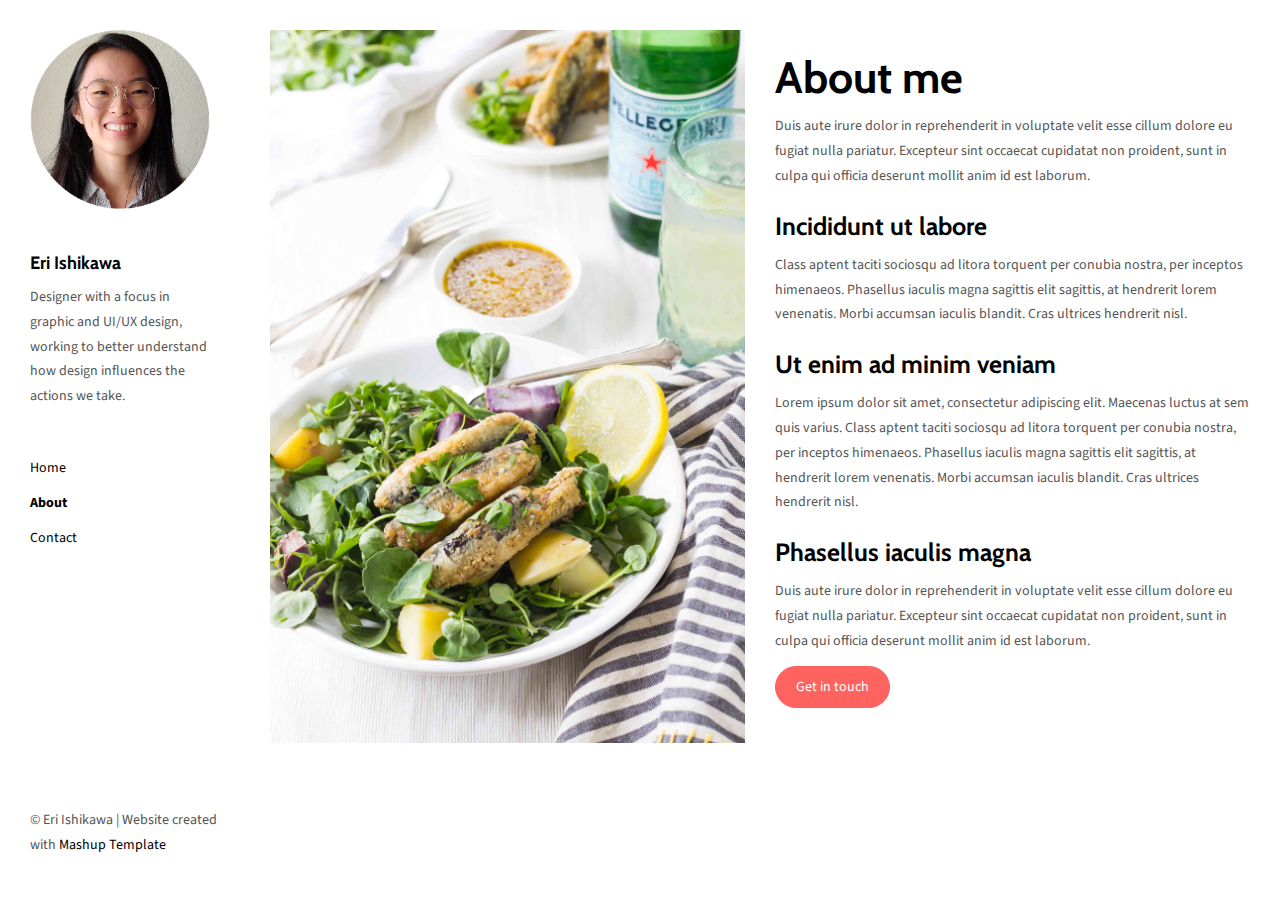
==== about.html @ 99bf8b2d "Add files via upload" ====
<!DOCTYPE html>
<html lang="en">

<head>
  <meta charset="UTF-8">
  <meta content="IE=edge" http-equiv="X-UA-Compatible">
  <meta content="width=device-width,initial-scale=1" name="viewport">
  <meta content="Page description" name="description">
  <meta name="google" content="notranslate" />
  <meta content="Mashup templates have been developped by Orson.io team" name="author">

  <!-- Disable tap highlight on IE -->
  <meta name="msapplication-tap-highlight" content="no">

  <link href="./assets/apple-icon-180x180.png" rel="apple-touch-icon">
  <link href="./assets/favicon.ico" rel="icon">



  <title>Eri Ishikawa | Graphic and UI/UX Design</title>

<link href="./main.82cfd66e.css" rel="stylesheet"></head>

<body>

<!-- Add your content of header -->
<header class="">
  <div class="navbar navbar-default visible-xs">
    <button type="button" class="navbar-toggle collapsed">
      <span class="sr-only">Toggle navigation</span>
      <span class="icon-bar"></span>
      <span class="icon-bar"></span>
      <span class="icon-bar"></span>
    </button>
    <a href="./index.html" class="navbar-brand">Mashup Template</a>
  </div>

  <nav class="sidebar">
    <div class="navbar-collapse" id="navbar-collapse">
      <div class="site-header hidden-xs">
          <a class="site-brand" href="./index.html" title="">
            <img class="img-responsive site-logo" alt="" src="./assets/images/profilepic.png">
            <br>
            Eri Ishikawa
          </a>
        <p>Designer with a focus in graphic and UI/UX design, working to better understand how design influences the actions we take.</p>
      </div>
      <ul class="nav">
        <li><a href="./index.html" title="">Home</a></li>
        <li><a href="./about.html" title="">About</a></li>
        <li><a href="./contact.html" title="">Contact</a></li>

      </ul>

      <nav class="nav-footer">
        <!--<p class="nav-footer-social-buttons">
          <a class="fa-icon" href="https://www.instagram.com/" title="">
            <i class="fa fa-instagram"></i>
          </a>
          <a class="fa-icon" href="https://dribbble.com/" title="">
            <i class="fa fa-dribbble"></i>
          </a>
          <a class="fa-icon" href="https://twitter.com/" title="">
            <i class="fa fa-twitter"></i>
          </a>
        </p> -->
        <p>© Eri Ishikawa | Website created with <a href="http://www.mashup-template.com/" title="Create website with free html template">Mashup Template</a></p>
      </nav>
    </div>
  </nav>
</header>
<main class="" id="main-collapse">


<div class="row">
  <div class="col-xs-12 col-md-6">
    <img class="img-responsive" alt="" src="./assets/images/img-10.jpg">
  </div>
  <div class="col-xs-12 col-md-6">
    <h1>About me</h1>

    <p>Duis aute irure dolor in reprehenderit in voluptate velit esse
    cillum dolore eu fugiat nulla pariatur. Excepteur sint occaecat cupidatat non
    proident, sunt in culpa qui officia deserunt mollit anim id est laborum.</p>

    <h3>Incididunt ut labore </h3>

    <p>Class aptent taciti sociosqu ad litora torquent per conubia nostra, per inceptos himenaeos. Phasellus iaculis magna sagittis elit sagittis, at hendrerit lorem venenatis. Morbi accumsan iaculis blandit. Cras ultrices hendrerit nisl.</p>

    <h3>Ut enim ad minim veniam </h3>

    <p>Lorem ipsum dolor sit amet, consectetur adipiscing elit. Maecenas luctus at sem quis varius.
    Class aptent taciti sociosqu ad litora torquent per conubia nostra, per inceptos himenaeos. Phasellus iaculis magna sagittis elit sagittis, at hendrerit lorem venenatis. Morbi accumsan iaculis blandit. Cras ultrices hendrerit nisl.</p>
    <h3>Phasellus iaculis magna </h3>
    <p>Duis aute irure dolor in reprehenderit in voluptate velit esse
    cillum dolore eu fugiat nulla pariatur. Excepteur sint occaecat cupidatat non
    proident, sunt in culpa qui officia deserunt mollit anim id est laborum.</p>

    <a href="contact.html" class="btn btn-primary" title=""> Get in touch</a>
 </div>
</div>

</main>

<script>
document.addEventListener("DOMContentLoaded", function (event) {
  navbarToggleSidebar();
  navActivePage();
});
</script>

<!-- Google Analytics: change UA-XXXXX-X to be your site's ID

<script>
  (function (i, s, o, g, r, a, m) {
    i['GoogleAnalyticsObject'] = r; i[r] = i[r] || function () {
      (i[r].q = i[r].q || []).push(arguments)
    }, i[r].l = 1 * new Date(); a = s.createElement(o),
      m = s.getElementsByTagName(o)[0]; a.async = 1; a.src = g; m.parentNode.insertBefore(a, m)
  })(window, document, 'script', '//www.google-analytics.com/analytics.js', 'ga');
  ga('create', 'UA-XXXXX-X', 'auto');
  ga('send', 'pageview');
</script>

--> <script type="text/javascript" src="./main.85741bff.js"></script></body>

</html>
---- main.82cfd66e.css ----
@import url(https://fonts.googleapis.com/css?family=Cabin:400,700|Source+Sans+Pro:400,700);@import url(https://maxcdn.bootstrapcdn.com/font-awesome/4.7.0/css/font-awesome.min.css);/*!
 * Bootstrap v3.3.7 (http://getbootstrap.com)
 * Copyright 2011-2016 Twitter, Inc.
 * Licensed under MIT (https://github.com/twbs/bootstrap/blob/master/LICENSE)
 */
/*! normalize.css v3.0.3 | MIT License | github.com/necolas/normalize.css */html{font-family:sans-serif;-ms-text-size-adjust:100%;-webkit-text-size-adjust:100%}body{margin:0}article,aside,details,figcaption,figure,footer,header,hgroup,main,menu,nav,section,summary{display:block}audio,canvas,progress,video{display:inline-block;vertical-align:baseline}audio:not([controls]){display:none;height:0}[hidden],template{display:none}a{background-color:transparent}a:active,a:hover{outline:0}abbr[title]{border-bottom:1px dotted}b,strong{font-weight:700}dfn{font-style:italic}h1{font-size:2em;margin:.67em 0}mark{background:#ff0;color:#000}small{font-size:80%}sub,sup{font-size:75%;line-height:0;position:relative;vertical-align:baseline}sup{top:-.5em}sub{bottom:-.25em}img{border:0}svg:not(:root){overflow:hidden}figure{margin:1em 40px}hr{box-sizing:content-box;height:0}pre{overflow:auto}code,kbd,pre,samp{font-family:monospace,monospace;font-size:1em}button,input,optgroup,select,textarea{color:inherit;font:inherit;margin:0}button{overflow:visible}button,select{text-transform:none}button,html input[type=button],input[type=reset],input[type=submit]{-webkit-appearance:button;cursor:pointer}button[disabled],html input[disabled]{cursor:default}button::-moz-focus-inner,input::-moz-focus-inner{border:0;padding:0}input{line-height:normal}input[type=checkbox],input[type=radio]{box-sizing:border-box;padding:0}input[type=number]::-webkit-inner-spin-button,input[type=number]::-webkit-outer-spin-button{height:auto}input[type=search]{-webkit-appearance:textfield;box-sizing:content-box}input[type=search]::-webkit-search-cancel-button,input[type=search]::-webkit-search-decoration{-webkit-appearance:none}fieldset{border:1px solid silver;margin:0 2px;padding:.35em .625em .75em}textarea{overflow:auto}optgroup{font-weight:700}table{border-collapse:collapse;border-spacing:0}td,th{padding:0}

/*! Source: https://github.com/h5bp/html5-boilerplate/blob/master/src/css/main.css */@media print{*,:after,:before{background:transparent!important;color:#000!important;box-shadow:none!important;text-shadow:none!important}a,a:visited{text-decoration:underline}a[href]:after{content:" (" attr(href) ")"}abbr[title]:after{content:" (" attr(title) ")"}a[href^="#"]:after,a[href^="javascript:"]:after{content:""}blockquote,pre{border:1px solid #999;page-break-inside:avoid}thead{display:table-header-group}img,tr{page-break-inside:avoid}img{max-width:100%!important}h2,h3,p{orphans:3;widows:3}h2,h3{page-break-after:avoid}.navbar{display:none}.btn>.caret,.dropup>.btn>.caret{border-top-color:#000!important}.label{border:1px solid #000}.table{border-collapse:collapse!important}.table td,.table th{background-color:#fff!important}.table-bordered td,.table-bordered th{border:1px solid #ddd!important}}*,:after,:before{-webkit-box-sizing:border-box;-moz-box-sizing:border-box;box-sizing:border-box}html{font-size:10px;-webkit-tap-highlight-color:transparent}body{font-family:Source Sans Pro,Helvetica,Arial,sans-serif;font-size:14px;line-height:1.78;color:#555;background-color:#fff}button,input,select,textarea{font-family:inherit;font-size:inherit;line-height:inherit}a{color:#ff6360;text-decoration:none}a:focus,a:hover{color:#ff1814;text-decoration:underline}a:focus{outline:5px auto -webkit-focus-ring-color;outline-offset:-2px}figure{margin:0}img{vertical-align:middle}.img-responsive{display:block;max-width:100%;height:auto}.img-rounded{border-radius:2px}.img-thumbnail{padding:4px;line-height:1.78;background-color:#fff;border:1px solid #ddd;border-radius:2px;-webkit-transition:all .2s ease-in-out;-o-transition:all .2s ease-in-out;transition:all .2s ease-in-out;display:inline-block;max-width:100%;height:auto}.img-circle{border-radius:50%}hr{margin-top:24px;margin-bottom:24px;border:0;border-top:1px solid #eee}.sr-only{position:absolute;width:1px;height:1px;margin:-1px;padding:0;overflow:hidden;clip:rect(0,0,0,0);border:0}.sr-only-focusable:active,.sr-only-focusable:focus{position:static;width:auto;height:auto;margin:0;overflow:visible;clip:auto}[role=button]{cursor:pointer}.h1,.h2,.h3,.h4,.h5,.h6,h1,h2,h3,h4,h5,h6{font-family:Cabin,Helvetica,Arial,sans-serif;font-weight:700;line-height:1.1;color:#000}.h1 .small,.h1 small,.h2 .small,.h2 small,.h3 .small,.h3 small,.h4 .small,.h4 small,.h5 .small,.h5 small,.h6 .small,.h6 small,h1 .small,h1 small,h2 .small,h2 small,h3 .small,h3 small,h4 .small,h4 small,h5 .small,h5 small,h6 .small,h6 small{font-weight:400;line-height:1;color:#777}.h1,.h2,.h3,h1,h2,h3{margin-top:24px;margin-bottom:12px}.h1 .small,.h1 small,.h2 .small,.h2 small,.h3 .small,.h3 small,h1 .small,h1 small,h2 .small,h2 small,h3 .small,h3 small{font-size:65%}.h4,.h5,.h6,h4,h5,h6{margin-top:12px;margin-bottom:12px}.h4 .small,.h4 small,.h5 .small,.h5 small,.h6 .small,.h6 small,h4 .small,h4 small,h5 .small,h5 small,h6 .small,h6 small{font-size:75%}.h1,h1{font-size:44px}.h2,h2{font-size:33px}.h3,h3{font-size:25px}.h4,h4{font-size:19px}.h5,h5{font-size:14px}.h6,h6{font-size:12px}p{margin:0 0 12px}.lead{margin-bottom:24px;font-size:16px;font-weight:300;line-height:1.4}@media (min-width:768px){.lead{font-size:21px}}.small,small{font-size:85%}.mark,mark{background-color:#fcf8e3;padding:.2em}.text-left{text-align:left}.text-right{text-align:right}.text-center{text-align:center}.text-justify{text-align:justify}.text-nowrap{white-space:nowrap}.text-lowercase{text-transform:lowercase}.initialism,.text-uppercase{text-transform:uppercase}.text-capitalize{text-transform:capitalize}.text-muted{color:#777}.text-primary{color:#ff6360}a.text-primary:focus,a.text-primary:hover{color:#ff312d}.text-success{color:#fff}a.text-success:focus,a.text-success:hover{color:#e6e6e6}.text-info{color:#31708f}a.text-info:focus,a.text-info:hover{color:#245269}.text-warning{color:#8a6d3b}a.text-warning:focus,a.text-warning:hover{color:#66512c}.text-danger{color:#fff}a.text-danger:focus,a.text-danger:hover{color:#e6e6e6}.bg-primary{color:#fff;background-color:#ff6360}a.bg-primary:focus,a.bg-primary:hover{background-color:#ff312d}.bg-success{background-color:#57ce6e}a.bg-success:focus,a.bg-success:hover{background-color:#37bb50}.bg-info{background-color:#d9edf7}a.bg-info:focus,a.bg-info:hover{background-color:#afd9ee}.bg-warning{background-color:#fcf8e3}a.bg-warning:focus,a.bg-warning:hover{background-color:#f7ecb5}.bg-danger{background-color:#ee624b}a.bg-danger:focus,a.bg-danger:hover{background-color:#ea391c}.page-header{padding-bottom:11px;margin:48px 0 24px;border-bottom:1px solid #eee}ol,ul{margin-top:0;margin-bottom:12px}ol ol,ol ul,ul ol,ul ul{margin-bottom:0}.list-inline,.list-unstyled{padding-left:0;list-style:none}.list-inline{margin-left:-5px}.list-inline>li{display:inline-block;padding-left:5px;padding-right:5px}dl{margin-top:0;margin-bottom:24px}dd,dt{line-height:1.78}dt{font-weight:700}dd{margin-left:0}.dl-horizontal dd:after,.dl-horizontal dd:before{content:" ";display:table}.dl-horizontal dd:after{clear:both}@media (min-width:768px){.dl-horizontal dt{float:left;width:160px;clear:left;text-align:right;overflow:hidden;text-overflow:ellipsis;white-space:nowrap}.dl-horizontal dd{margin-left:180px}}abbr[data-original-title],abbr[title]{cursor:help;border-bottom:1px dotted #777}.initialism{font-size:90%}blockquote{padding:12px 24px;margin:0 0 24px;font-size:17.5px;border-left:5px solid #eee}blockquote ol:last-child,blockquote p:last-child,blockquote ul:last-child{margin-bottom:0}blockquote .small,blockquote footer,blockquote small{display:block;font-size:80%;line-height:1.78;color:#777}blockquote .small:before,blockquote footer:before,blockquote small:before{content:"\2014   \A0"}.blockquote-reverse,blockquote.pull-right{padding-right:15px;padding-left:0;border-right:5px solid #eee;border-left:0;text-align:right}.blockquote-reverse .small:before,.blockquote-reverse footer:before,.blockquote-reverse small:before,blockquote.pull-right .small:before,blockquote.pull-right footer:before,blockquote.pull-right small:before{content:""}.blockquote-reverse .small:after,.blockquote-reverse footer:after,.blockquote-reverse small:after,blockquote.pull-right .small:after,blockquote.pull-right footer:after,blockquote.pull-right small:after{content:"\A0   \2014"}address{margin-bottom:24px;font-style:normal;line-height:1.78}code,kbd,pre,samp{font-family:Menlo,Monaco,Consolas,Courier New,monospace}code{color:#c7254e;background-color:#f9f2f4}code,kbd{padding:2px 4px;font-size:90%;border-radius:2px}kbd{color:#fff;background-color:#333;box-shadow:inset 0 -1px 0 rgba(0,0,0,.25)}kbd kbd{padding:0;font-size:100%;font-weight:700;box-shadow:none}pre{display:block;padding:11.5px;margin:0 0 12px;font-size:13px;line-height:1.78;word-break:break-all;word-wrap:break-word;color:#333;background-color:#f5f5f5;border:1px solid #ccc;border-radius:2px}pre code{padding:0;font-size:inherit;color:inherit;white-space:pre-wrap;background-color:transparent;border-radius:0}.pre-scrollable{max-height:340px;overflow-y:scroll}.container{margin-right:auto;margin-left:auto;padding-left:15px;padding-right:15px}.container:after,.container:before{content:" ";display:table}.container:after{clear:both}@media (min-width:768px){.container{width:750px}}@media (min-width:992px){.container{width:970px}}@media (min-width:1200px){.container{width:1170px}}.container-fluid{margin-right:auto;margin-left:auto;padding-left:15px;padding-right:15px}.container-fluid:after,.container-fluid:before{content:" ";display:table}.container-fluid:after{clear:both}.row{margin-left:-15px;margin-right:-15px}.row:after,.row:before{content:" ";display:table}.row:after{clear:both}.col-lg-1,.col-lg-2,.col-lg-3,.col-lg-4,.col-lg-5,.col-lg-6,.col-lg-7,.col-lg-8,.col-lg-9,.col-lg-10,.col-lg-11,.col-lg-12,.col-md-1,.col-md-2,.col-md-3,.col-md-4,.col-md-5,.col-md-6,.col-md-7,.col-md-8,.col-md-9,.col-md-10,.col-md-11,.col-md-12,.col-sm-1,.col-sm-2,.col-sm-3,.col-sm-4,.col-sm-5,.col-sm-6,.col-sm-7,.col-sm-8,.col-sm-9,.col-sm-10,.col-sm-11,.col-sm-12,.col-xs-1,.col-xs-2,.col-xs-3,.col-xs-4,.col-xs-5,.col-xs-6,.col-xs-7,.col-xs-8,.col-xs-9,.col-xs-10,.col-xs-11,.col-xs-12{position:relative;min-height:1px;padding-left:15px;padding-right:15px}.col-xs-1,.col-xs-2,.col-xs-3,.col-xs-4,.col-xs-5,.col-xs-6,.col-xs-7,.col-xs-8,.col-xs-9,.col-xs-10,.col-xs-11,.col-xs-12{float:left}.col-xs-1{width:8.33333%}.col-xs-2{width:16.66667%}.col-xs-3{width:25%}.col-xs-4{width:33.33333%}.col-xs-5{width:41.66667%}.col-xs-6{width:50%}.col-xs-7{width:58.33333%}.col-xs-8{width:66.66667%}.col-xs-9{width:75%}.col-xs-10{width:83.33333%}.col-xs-11{width:91.66667%}.col-xs-12{width:100%}.col-xs-pull-0{right:auto}.col-xs-pull-1{right:8.33333%}.col-xs-pull-2{right:16.66667%}.col-xs-pull-3{right:25%}.col-xs-pull-4{right:33.33333%}.col-xs-pull-5{right:41.66667%}.col-xs-pull-6{right:50%}.col-xs-pull-7{right:58.33333%}.col-xs-pull-8{right:66.66667%}.col-xs-pull-9{right:75%}.col-xs-pull-10{right:83.33333%}.col-xs-pull-11{right:91.66667%}.col-xs-pull-12{right:100%}.col-xs-push-0{left:auto}.col-xs-push-1{left:8.33333%}.col-xs-push-2{left:16.66667%}.col-xs-push-3{left:25%}.col-xs-push-4{left:33.33333%}.col-xs-push-5{left:41.66667%}.col-xs-push-6{left:50%}.col-xs-push-7{left:58.33333%}.col-xs-push-8{left:66.66667%}.col-xs-push-9{left:75%}.col-xs-push-10{left:83.33333%}.col-xs-push-11{left:91.66667%}.col-xs-push-12{left:100%}.col-xs-offset-0{margin-left:0}.col-xs-offset-1{margin-left:8.33333%}.col-xs-offset-2{margin-left:16.66667%}.col-xs-offset-3{margin-left:25%}.col-xs-offset-4{margin-left:33.33333%}.col-xs-offset-5{margin-left:41.66667%}.col-xs-offset-6{margin-left:50%}.col-xs-offset-7{margin-left:58.33333%}.col-xs-offset-8{margin-left:66.66667%}.col-xs-offset-9{margin-left:75%}.col-xs-offset-10{margin-left:83.33333%}.col-xs-offset-11{margin-left:91.66667%}.col-xs-offset-12{margin-left:100%}@media (min-width:768px){.col-sm-1,.col-sm-2,.col-sm-3,.col-sm-4,.col-sm-5,.col-sm-6,.col-sm-7,.col-sm-8,.col-sm-9,.col-sm-10,.col-sm-11,.col-sm-12{float:left}.col-sm-1{width:8.33333%}.col-sm-2{width:16.66667%}.col-sm-3{width:25%}.col-sm-4{width:33.33333%}.col-sm-5{width:41.66667%}.col-sm-6{width:50%}.col-sm-7{width:58.33333%}.col-sm-8{width:66.66667%}.col-sm-9{width:75%}.col-sm-10{width:83.33333%}.col-sm-11{width:91.66667%}.col-sm-12{width:100%}.col-sm-pull-0{right:auto}.col-sm-pull-1{right:8.33333%}.col-sm-pull-2{right:16.66667%}.col-sm-pull-3{right:25%}.col-sm-pull-4{right:33.33333%}.col-sm-pull-5{right:41.66667%}.col-sm-pull-6{right:50%}.col-sm-pull-7{right:58.33333%}.col-sm-pull-8{right:66.66667%}.col-sm-pull-9{right:75%}.col-sm-pull-10{right:83.33333%}.col-sm-pull-11{right:91.66667%}.col-sm-pull-12{right:100%}.col-sm-push-0{left:auto}.col-sm-push-1{left:8.33333%}.col-sm-push-2{left:16.66667%}.col-sm-push-3{left:25%}.col-sm-push-4{left:33.33333%}.col-sm-push-5{left:41.66667%}.col-sm-push-6{left:50%}.col-sm-push-7{left:58.33333%}.col-sm-push-8{left:66.66667%}.col-sm-push-9{left:75%}.col-sm-push-10{left:83.33333%}.col-sm-push-11{left:91.66667%}.col-sm-push-12{left:100%}.col-sm-offset-0{margin-left:0}.col-sm-offset-1{margin-left:8.33333%}.col-sm-offset-2{margin-left:16.66667%}.col-sm-offset-3{margin-left:25%}.col-sm-offset-4{margin-left:33.33333%}.col-sm-offset-5{margin-left:41.66667%}.col-sm-offset-6{margin-left:50%}.col-sm-offset-7{margin-left:58.33333%}.col-sm-offset-8{margin-left:66.66667%}.col-sm-offset-9{margin-left:75%}.col-sm-offset-10{margin-left:83.33333%}.col-sm-offset-11{margin-left:91.66667%}.col-sm-offset-12{margin-left:100%}}@media (min-width:992px){.col-md-1,.col-md-2,.col-md-3,.col-md-4,.col-md-5,.col-md-6,.col-md-7,.col-md-8,.col-md-9,.col-md-10,.col-md-11,.col-md-12{float:left}.col-md-1{width:8.33333%}.col-md-2{width:16.66667%}.col-md-3{width:25%}.col-md-4{width:33.33333%}.col-md-5{width:41.66667%}.col-md-6{width:50%}.col-md-7{width:58.33333%}.col-md-8{width:66.66667%}.col-md-9{width:75%}.col-md-10{width:83.33333%}.col-md-11{width:91.66667%}.col-md-12{width:100%}.col-md-pull-0{right:auto}.col-md-pull-1{right:8.33333%}.col-md-pull-2{right:16.66667%}.col-md-pull-3{right:25%}.col-md-pull-4{right:33.33333%}.col-md-pull-5{right:41.66667%}.col-md-pull-6{right:50%}.col-md-pull-7{right:58.33333%}.col-md-pull-8{right:66.66667%}.col-md-pull-9{right:75%}.col-md-pull-10{right:83.33333%}.col-md-pull-11{right:91.66667%}.col-md-pull-12{right:100%}.col-md-push-0{left:auto}.col-md-push-1{left:8.33333%}.col-md-push-2{left:16.66667%}.col-md-push-3{left:25%}.col-md-push-4{left:33.33333%}.col-md-push-5{left:41.66667%}.col-md-push-6{left:50%}.col-md-push-7{left:58.33333%}.col-md-push-8{left:66.66667%}.col-md-push-9{left:75%}.col-md-push-10{left:83.33333%}.col-md-push-11{left:91.66667%}.col-md-push-12{left:100%}.col-md-offset-0{margin-left:0}.col-md-offset-1{margin-left:8.33333%}.col-md-offset-2{margin-left:16.66667%}.col-md-offset-3{margin-left:25%}.col-md-offset-4{margin-left:33.33333%}.col-md-offset-5{margin-left:41.66667%}.col-md-offset-6{margin-left:50%}.col-md-offset-7{margin-left:58.33333%}.col-md-offset-8{margin-left:66.66667%}.col-md-offset-9{margin-left:75%}.col-md-offset-10{margin-left:83.33333%}.col-md-offset-11{margin-left:91.66667%}.col-md-offset-12{margin-left:100%}}@media (min-width:1200px){.col-lg-1,.col-lg-2,.col-lg-3,.col-lg-4,.col-lg-5,.col-lg-6,.col-lg-7,.col-lg-8,.col-lg-9,.col-lg-10,.col-lg-11,.col-lg-12{float:left}.col-lg-1{width:8.33333%}.col-lg-2{width:16.66667%}.col-lg-3{width:25%}.col-lg-4{width:33.33333%}.col-lg-5{width:41.66667%}.col-lg-6{width:50%}.col-lg-7{width:58.33333%}.col-lg-8{width:66.66667%}.col-lg-9{width:75%}.col-lg-10{width:83.33333%}.col-lg-11{width:91.66667%}.col-lg-12{width:100%}.col-lg-pull-0{right:auto}.col-lg-pull-1{right:8.33333%}.col-lg-pull-2{right:16.66667%}.col-lg-pull-3{right:25%}.col-lg-pull-4{right:33.33333%}.col-lg-pull-5{right:41.66667%}.col-lg-pull-6{right:50%}.col-lg-pull-7{right:58.33333%}.col-lg-pull-8{right:66.66667%}.col-lg-pull-9{right:75%}.col-lg-pull-10{right:83.33333%}.col-lg-pull-11{right:91.66667%}.col-lg-pull-12{right:100%}.col-lg-push-0{left:auto}.col-lg-push-1{left:8.33333%}.col-lg-push-2{left:16.66667%}.col-lg-push-3{left:25%}.col-lg-push-4{left:33.33333%}.col-lg-push-5{left:41.66667%}.col-lg-push-6{left:50%}.col-lg-push-7{left:58.33333%}.col-lg-push-8{left:66.66667%}.col-lg-push-9{left:75%}.col-lg-push-10{left:83.33333%}.col-lg-push-11{left:91.66667%}.col-lg-push-12{left:100%}.col-lg-offset-0{margin-left:0}.col-lg-offset-1{margin-left:8.33333%}.col-lg-offset-2{margin-left:16.66667%}.col-lg-offset-3{margin-left:25%}.col-lg-offset-4{margin-left:33.33333%}.col-lg-offset-5{margin-left:41.66667%}.col-lg-offset-6{margin-left:50%}.col-lg-offset-7{margin-left:58.33333%}.col-lg-offset-8{margin-left:66.66667%}.col-lg-offset-9{margin-left:75%}.col-lg-offset-10{margin-left:83.33333%}.col-lg-offset-11{margin-left:91.66667%}.col-lg-offset-12{margin-left:100%}}table{background-color:transparent}caption{padding-top:8px;padding-bottom:8px;color:#777}caption,th{text-align:left}.table{width:100%;max-width:100%;margin-bottom:24px}.table>tbody>tr>td,.table>tbody>tr>th,.table>tfoot>tr>td,.table>tfoot>tr>th,.table>thead>tr>td,.table>thead>tr>th{padding:8px;line-height:1.78;vertical-align:top;border-top:1px solid #ddd}.table>thead>tr>th{vertical-align:bottom;border-bottom:2px solid #ddd}.table>caption+thead>tr:first-child>td,.table>caption+thead>tr:first-child>th,.table>colgroup+thead>tr:first-child>td,.table>colgroup+thead>tr:first-child>th,.table>thead:first-child>tr:first-child>td,.table>thead:first-child>tr:first-child>th{border-top:0}.table>tbody+tbody{border-top:2px solid #ddd}.table .table{background-color:#fff}.table-condensed>tbody>tr>td,.table-condensed>tbody>tr>th,.table-condensed>tfoot>tr>td,.table-condensed>tfoot>tr>th,.table-condensed>thead>tr>td,.table-condensed>thead>tr>th{padding:5px}.table-bordered,.table-bordered>tbody>tr>td,.table-bordered>tbody>tr>th,.table-bordered>tfoot>tr>td,.table-bordered>tfoot>tr>th,.table-bordered>thead>tr>td,.table-bordered>thead>tr>th{border:1px solid #ddd}.table-bordered>thead>tr>td,.table-bordered>thead>tr>th{border-bottom-width:2px}.table-striped>tbody>tr:nth-of-type(odd){background-color:#f9f9f9}.table-hover>tbody>tr:hover{background-color:#f5f5f5}table col[class*=col-]{position:static;float:none;display:table-column}table td[class*=col-],table th[class*=col-]{position:static;float:none;display:table-cell}.table>tbody>tr.active>td,.table>tbody>tr.active>th,.table>tbody>tr>td.active,.table>tbody>tr>th.active,.table>tfoot>tr.active>td,.table>tfoot>tr.active>th,.table>tfoot>tr>td.active,.table>tfoot>tr>th.active,.table>thead>tr.active>td,.table>thead>tr.active>th,.table>thead>tr>td.active,.table>thead>tr>th.active{background-color:#f5f5f5}.table-hover>tbody>tr.active:hover>td,.table-hover>tbody>tr.active:hover>th,.table-hover>tbody>tr:hover>.active,.table-hover>tbody>tr>td.active:hover,.table-hover>tbody>tr>th.active:hover{background-color:#e8e8e8}.table>tbody>tr.success>td,.table>tbody>tr.success>th,.table>tbody>tr>td.success,.table>tbody>tr>th.success,.table>tfoot>tr.success>td,.table>tfoot>tr.success>th,.table>tfoot>tr>td.success,.table>tfoot>tr>th.success,.table>thead>tr.success>td,.table>thead>tr.success>th,.table>thead>tr>td.success,.table>thead>tr>th.success{background-color:#57ce6e}.table-hover>tbody>tr.success:hover>td,.table-hover>tbody>tr.success:hover>th,.table-hover>tbody>tr:hover>.success,.table-hover>tbody>tr>td.success:hover,.table-hover>tbody>tr>th.success:hover{background-color:#43c85d}.table>tbody>tr.info>td,.table>tbody>tr.info>th,.table>tbody>tr>td.info,.table>tbody>tr>th.info,.table>tfoot>tr.info>td,.table>tfoot>tr.info>th,.table>tfoot>tr>td.info,.table>tfoot>tr>th.info,.table>thead>tr.info>td,.table>thead>tr.info>th,.table>thead>tr>td.info,.table>thead>tr>th.info{background-color:#d9edf7}.table-hover>tbody>tr.info:hover>td,.table-hover>tbody>tr.info:hover>th,.table-hover>tbody>tr:hover>.info,.table-hover>tbody>tr>td.info:hover,.table-hover>tbody>tr>th.info:hover{background-color:#c4e3f3}.table>tbody>tr.warning>td,.table>tbody>tr.warning>th,.table>tbody>tr>td.warning,.table>tbody>tr>th.warning,.table>tfoot>tr.warning>td,.table>tfoot>tr.warning>th,.table>tfoot>tr>td.warning,.table>tfoot>tr>th.warning,.table>thead>tr.warning>td,.table>thead>tr.warning>th,.table>thead>tr>td.warning,.table>thead>tr>th.warning{background-color:#fcf8e3}.table-hover>tbody>tr.warning:hover>td,.table-hover>tbody>tr.warning:hover>th,.table-hover>tbody>tr:hover>.warning,.table-hover>tbody>tr>td.warning:hover,.table-hover>tbody>tr>th.warning:hover{background-color:#faf2cc}.table>tbody>tr.danger>td,.table>tbody>tr.danger>th,.table>tbody>tr>td.danger,.table>tbody>tr>th.danger,.table>tfoot>tr.danger>td,.table>tfoot>tr.danger>th,.table>tfoot>tr>td.danger,.table>tfoot>tr>th.danger,.table>thead>tr.danger>td,.table>thead>tr.danger>th,.table>thead>tr>td.danger,.table>thead>tr>th.danger{background-color:#ee624b}.table-hover>tbody>tr.danger:hover>td,.table-hover>tbody>tr.danger:hover>th,.table-hover>tbody>tr:hover>.danger,.table-hover>tbody>tr>td.danger:hover,.table-hover>tbody>tr>th.danger:hover{background-color:#ec4e34}.table-responsive{overflow-x:auto;min-height:.01%}@media screen and (max-width:767px){.table-responsive{width:100%;margin-bottom:18px;overflow-y:hidden;-ms-overflow-style:-ms-autohiding-scrollbar;border:1px solid #ddd}.table-responsive>.table{margin-bottom:0}.table-responsive>.table>tbody>tr>td,.table-responsive>.table>tbody>tr>th,.table-responsive>.table>tfoot>tr>td,.table-responsive>.table>tfoot>tr>th,.table-responsive>.table>thead>tr>td,.table-responsive>.table>thead>tr>th{white-space:nowrap}.table-responsive>.table-bordered{border:0}.table-responsive>.table-bordered>tbody>tr>td:first-child,.table-responsive>.table-bordered>tbody>tr>th:first-child,.table-responsive>.table-bordered>tfoot>tr>td:first-child,.table-responsive>.table-bordered>tfoot>tr>th:first-child,.table-responsive>.table-bordered>thead>tr>td:first-child,.table-responsive>.table-bordered>thead>tr>th:first-child{border-left:0}.table-responsive>.table-bordered>tbody>tr>td:last-child,.table-responsive>.table-bordered>tbody>tr>th:last-child,.table-responsive>.table-bordered>tfoot>tr>td:last-child,.table-responsive>.table-bordered>tfoot>tr>th:last-child,.table-responsive>.table-bordered>thead>tr>td:last-child,.table-responsive>.table-bordered>thead>tr>th:last-child{border-right:0}.table-responsive>.table-bordered>tbody>tr:last-child>td,.table-responsive>.table-bordered>tbody>tr:last-child>th,.table-responsive>.table-bordered>tfoot>tr:last-child>td,.table-responsive>.table-bordered>tfoot>tr:last-child>th{border-bottom:0}}fieldset{margin:0;min-width:0}fieldset,legend{padding:0;border:0}legend{display:block;width:100%;margin-bottom:24px;font-size:21px;line-height:inherit;color:#333;border-bottom:1px solid #e5e5e5}label{display:inline-block;max-width:100%;margin-bottom:5px;font-weight:700}input[type=search]{-webkit-box-sizing:border-box;-moz-box-sizing:border-box;box-sizing:border-box}input[type=checkbox],input[type=radio]{margin:4px 0 0;margin-top:1px\9;line-height:normal}input[type=file]{display:block}input[type=range]{display:block;width:100%}select[multiple],select[size]{height:auto}input[type=checkbox]:focus,input[type=file]:focus,input[type=radio]:focus{outline:5px auto -webkit-focus-ring-color;outline-offset:-2px}output{padding-top:9px}.form-control,output{display:block;font-size:14px;line-height:1.78;color:#555}.form-control{width:100%;height:40px;padding:8px 20px;background-color:#fff;background-image:none;border:1px solid #000;border-radius:2px;-webkit-box-shadow:inset 0 1px 1px rgba(0,0,0,.075);box-shadow:inset 0 1px 1px rgba(0,0,0,.075);-webkit-transition:border-color .15s ease-in-out,box-shadow .15s ease-in-out;-o-transition:border-color ease-in-out .15s,box-shadow ease-in-out .15s;transition:border-color .15s ease-in-out,box-shadow .15s ease-in-out}.form-control:focus{border-color:#66afe9;-webkit-box-shadow:inset 0 1px 1px rgba(0,0,0,.075),0 0 8px rgba(102,175,233,.6);box-shadow:inset 0 1px 1px rgba(0,0,0,.075),0 0 8px rgba(102,175,233,.6)}.form-control::-moz-placeholder{color:#999;opacity:1}.form-control:-ms-input-placeholder{color:#999}.form-control::-webkit-input-placeholder{color:#999}.form-control::-ms-expand{border:0;background-color:transparent}.form-control[disabled],.form-control[readonly],fieldset[disabled] .form-control{background-color:#eee;opacity:1}.form-control[disabled],fieldset[disabled] .form-control{cursor:not-allowed}textarea.form-control{height:auto}input[type=search]{-webkit-appearance:none}@media screen and (-webkit-min-device-pixel-ratio:0){input[type=date].form-control,input[type=datetime-local].form-control,input[type=month].form-control,input[type=time].form-control{line-height:40px}.input-group-sm>.input-group-btn>input[type=date].btn,.input-group-sm>.input-group-btn>input[type=datetime-local].btn,.input-group-sm>.input-group-btn>input[type=month].btn,.input-group-sm>.input-group-btn>input[type=time].btn,.input-group-sm>input[type=date].form-control,.input-group-sm>input[type=date].input-group-addon,.input-group-sm>input[type=datetime-local].form-control,.input-group-sm>input[type=datetime-local].input-group-addon,.input-group-sm>input[type=month].form-control,.input-group-sm>input[type=month].input-group-addon,.input-group-sm>input[type=time].form-control,.input-group-sm>input[type=time].input-group-addon,.input-group-sm input[type=date],.input-group-sm input[type=datetime-local],.input-group-sm input[type=month],.input-group-sm input[type=time],input[type=date].input-sm,input[type=datetime-local].input-sm,input[type=month].input-sm,input[type=time].input-sm{line-height:30px}.input-group-lg>.input-group-btn>input[type=date].btn,.input-group-lg>.input-group-btn>input[type=datetime-local].btn,.input-group-lg>.input-group-btn>input[type=month].btn,.input-group-lg>.input-group-btn>input[type=time].btn,.input-group-lg>input[type=date].form-control,.input-group-lg>input[type=date].input-group-addon,.input-group-lg>input[type=datetime-local].form-control,.input-group-lg>input[type=datetime-local].input-group-addon,.input-group-lg>input[type=month].form-control,.input-group-lg>input[type=month].input-group-addon,.input-group-lg>input[type=time].form-control,.input-group-lg>input[type=time].input-group-addon,.input-group-lg input[type=date],.input-group-lg input[type=datetime-local],.input-group-lg input[type=month],.input-group-lg input[type=time],input[type=date].input-lg,input[type=datetime-local].input-lg,input[type=month].input-lg,input[type=time].input-lg{line-height:46px}}.form-group{margin-bottom:15px}.checkbox,.radio{position:relative;display:block;margin-top:10px;margin-bottom:10px}.checkbox label,.radio label{min-height:24px;padding-left:20px;margin-bottom:0;font-weight:400;cursor:pointer}.checkbox-inline input[type=checkbox],.checkbox input[type=checkbox],.radio-inline input[type=radio],.radio input[type=radio]{position:absolute;margin-left:-20px;margin-top:4px\9}.checkbox+.checkbox,.radio+.radio{margin-top:-5px}.checkbox-inline,.radio-inline{position:relative;display:inline-block;padding-left:20px;margin-bottom:0;vertical-align:middle;font-weight:400;cursor:pointer}.checkbox-inline+.checkbox-inline,.radio-inline+.radio-inline{margin-top:0;margin-left:10px}.checkbox-inline.disabled,.checkbox.disabled label,.radio-inline.disabled,.radio.disabled label,fieldset[disabled] .checkbox-inline,fieldset[disabled] .checkbox label,fieldset[disabled] .radio-inline,fieldset[disabled] .radio label,fieldset[disabled] input[type=checkbox],fieldset[disabled] input[type=radio],input[type=checkbox].disabled,input[type=checkbox][disabled],input[type=radio].disabled,input[type=radio][disabled]{cursor:not-allowed}.form-control-static{padding-top:9px;padding-bottom:9px;margin-bottom:0;min-height:38px}.form-control-static.input-lg,.form-control-static.input-sm,.input-group-lg>.form-control-static.form-control,.input-group-lg>.form-control-static.input-group-addon,.input-group-lg>.input-group-btn>.form-control-static.btn,.input-group-sm>.form-control-static.form-control,.input-group-sm>.form-control-static.input-group-addon,.input-group-sm>.input-group-btn>.form-control-static.btn{padding-left:0;padding-right:0}.input-group-sm>.form-control,.input-group-sm>.input-group-addon,.input-group-sm>.input-group-btn>.btn,.input-sm{height:30px;padding:5px 14px;font-size:12px;line-height:1.5;border-radius:2px}.input-group-sm>.input-group-btn>select.btn,.input-group-sm>select.form-control,.input-group-sm>select.input-group-addon,select.input-sm{height:30px;line-height:30px}.input-group-sm>.input-group-btn>select[multiple].btn,.input-group-sm>.input-group-btn>textarea.btn,.input-group-sm>select[multiple].form-control,.input-group-sm>select[multiple].input-group-addon,.input-group-sm>textarea.form-control,.input-group-sm>textarea.input-group-addon,select[multiple].input-sm,textarea.input-sm{height:auto}.form-group-sm .form-control{height:30px;padding:5px 14px;font-size:12px;line-height:1.5;border-radius:2px}.form-group-sm select.form-control{height:30px;line-height:30px}.form-group-sm select[multiple].form-control,.form-group-sm textarea.form-control{height:auto}.form-group-sm .form-control-static{height:30px;min-height:36px;padding:6px 14px;font-size:12px;line-height:1.5}.input-group-lg>.form-control,.input-group-lg>.input-group-addon,.input-group-lg>.input-group-btn>.btn,.input-lg{height:46px;padding:10px 24px;font-size:18px;line-height:1.33333;border-radius:2px}.input-group-lg>.input-group-btn>select.btn,.input-group-lg>select.form-control,.input-group-lg>select.input-group-addon,select.input-lg{height:46px;line-height:46px}.input-group-lg>.input-group-btn>select[multiple].btn,.input-group-lg>.input-group-btn>textarea.btn,.input-group-lg>select[multiple].form-control,.input-group-lg>select[multiple].input-group-addon,.input-group-lg>textarea.form-control,.input-group-lg>textarea.input-group-addon,select[multiple].input-lg,textarea.input-lg{height:auto}.form-group-lg .form-control{height:46px;padding:10px 24px;font-size:18px;line-height:1.33333;border-radius:2px}.form-group-lg select.form-control{height:46px;line-height:46px}.form-group-lg select[multiple].form-control,.form-group-lg textarea.form-control{height:auto}.form-group-lg .form-control-static{height:46px;min-height:42px;padding:11px 24px;font-size:18px;line-height:1.33333}.has-feedback{position:relative}.has-feedback .form-control{padding-right:50px}.form-control-feedback{position:absolute;top:0;right:0;z-index:2;display:block;width:40px;height:40px;line-height:40px;text-align:center;pointer-events:none}.form-group-lg .form-control+.form-control-feedback,.input-group-lg+.form-control-feedback,.input-group-lg>.form-control+.form-control-feedback,.input-group-lg>.input-group-addon+.form-control-feedback,.input-group-lg>.input-group-btn>.btn+.form-control-feedback,.input-lg+.form-control-feedback{width:46px;height:46px;line-height:46px}.form-group-sm .form-control+.form-control-feedback,.input-group-sm+.form-control-feedback,.input-group-sm>.form-control+.form-control-feedback,.input-group-sm>.input-group-addon+.form-control-feedback,.input-group-sm>.input-group-btn>.btn+.form-control-feedback,.input-sm+.form-control-feedback{width:30px;height:30px;line-height:30px}.has-success .checkbox,.has-success .checkbox-inline,.has-success.checkbox-inline label,.has-success.checkbox label,.has-success .control-label,.has-success .help-block,.has-success .radio,.has-success .radio-inline,.has-success.radio-inline label,.has-success.radio label{color:#fff}.has-success .form-control{border-color:#fff;-webkit-box-shadow:inset 0 1px 1px rgba(0,0,0,.075);box-shadow:inset 0 1px 1px rgba(0,0,0,.075)}.has-success .form-control:focus{border-color:#e6e6e6;-webkit-box-shadow:inset 0 1px 1px rgba(0,0,0,.075),0 0 6px #fff;box-shadow:inset 0 1px 1px rgba(0,0,0,.075),0 0 6px #fff}.has-success .input-group-addon{color:#fff;border-color:#fff;background-color:#57ce6e}.has-success .form-control-feedback{color:#fff}.has-warning .checkbox,.has-warning .checkbox-inline,.has-warning.checkbox-inline label,.has-warning.checkbox label,.has-warning .control-label,.has-warning .help-block,.has-warning .radio,.has-warning .radio-inline,.has-warning.radio-inline label,.has-warning.radio label{color:#8a6d3b}.has-warning .form-control{border-color:#8a6d3b;-webkit-box-shadow:inset 0 1px 1px rgba(0,0,0,.075);box-shadow:inset 0 1px 1px rgba(0,0,0,.075)}.has-warning .form-control:focus{border-color:#66512c;-webkit-box-shadow:inset 0 1px 1px rgba(0,0,0,.075),0 0 6px #c0a16b;box-shadow:inset 0 1px 1px rgba(0,0,0,.075),0 0 6px #c0a16b}.has-warning .input-group-addon{color:#8a6d3b;border-color:#8a6d3b;background-color:#fcf8e3}.has-warning .form-control-feedback{color:#8a6d3b}.has-error .checkbox,.has-error .checkbox-inline,.has-error.checkbox-inline label,.has-error.checkbox label,.has-error .control-label,.has-error .help-block,.has-error .radio,.has-error .radio-inline,.has-error.radio-inline label,.has-error.radio label{color:#fff}.has-error .form-control{border-color:#fff;-webkit-box-shadow:inset 0 1px 1px rgba(0,0,0,.075);box-shadow:inset 0 1px 1px rgba(0,0,0,.075)}.has-error .form-control:focus{border-color:#e6e6e6;-webkit-box-shadow:inset 0 1px 1px rgba(0,0,0,.075),0 0 6px #fff;box-shadow:inset 0 1px 1px rgba(0,0,0,.075),0 0 6px #fff}.has-error .input-group-addon{color:#fff;border-color:#fff;background-color:#ee624b}.has-error .form-control-feedback{color:#fff}.has-feedback label~.form-control-feedback{top:29px}.has-feedback label.sr-only~.form-control-feedback{top:0}.help-block{display:block;margin-top:5px;margin-bottom:10px;color:#959595}@media (min-width:768px){.form-inline .form-group{display:inline-block;margin-bottom:0;vertical-align:middle}.form-inline .form-control{display:inline-block;width:auto;vertical-align:middle}.form-inline .form-control-static{display:inline-block}.form-inline .input-group{display:inline-table;vertical-align:middle}.form-inline .input-group .form-control,.form-inline .input-group .input-group-addon,.form-inline .input-group .input-group-btn{width:auto}.form-inline .input-group>.form-control{width:100%}.form-inline .control-label{margin-bottom:0;vertical-align:middle}.form-inline .checkbox,.form-inline .radio{display:inline-block;margin-top:0;margin-bottom:0;vertical-align:middle}.form-inline .checkbox label,.form-inline .radio label{padding-left:0}.form-inline .checkbox input[type=checkbox],.form-inline .radio input[type=radio]{position:relative;margin-left:0}.form-inline .has-feedback .form-control-feedback{top:0}}.form-horizontal .checkbox,.form-horizontal .checkbox-inline,.form-horizontal .radio,.form-horizontal .radio-inline{margin-top:0;margin-bottom:0;padding-top:9px}.form-horizontal .checkbox,.form-horizontal .radio{min-height:33px}.form-horizontal .form-group{margin-left:-15px;margin-right:-15px}.form-horizontal .form-group:after,.form-horizontal .form-group:before{content:" ";display:table}.form-horizontal .form-group:after{clear:both}@media (min-width:768px){.form-horizontal .control-label{text-align:right;margin-bottom:0;padding-top:9px}}.form-horizontal .has-feedback .form-control-feedback{right:15px}@media (min-width:768px){.form-horizontal .form-group-lg .control-label{padding-top:11px;font-size:18px}}@media (min-width:768px){.form-horizontal .form-group-sm .control-label{padding-top:6px;font-size:12px}}.btn{display:inline-block;margin-bottom:0;font-weight:400;text-align:center;vertical-align:middle;touch-action:manipulation;cursor:pointer;background-image:none;border:1px solid transparent;white-space:nowrap;padding:8px 20px;font-size:14px;line-height:1.78;border-radius:50px;-webkit-user-select:none;-moz-user-select:none;-ms-user-select:none;user-select:none}.btn.active.focus,.btn.active:focus,.btn.focus,.btn:active.focus,.btn:active:focus,.btn:focus{outline:5px auto -webkit-focus-ring-color;outline-offset:-2px}.btn.focus,.btn:focus,.btn:hover{color:#333;text-decoration:none}.btn.active,.btn:active{outline:0;background-image:none;-webkit-box-shadow:inset 0 3px 5px rgba(0,0,0,.125);box-shadow:inset 0 3px 5px rgba(0,0,0,.125)}.btn.disabled,.btn[disabled],fieldset[disabled] .btn{cursor:not-allowed;opacity:.65;filter:alpha(opacity=65);-webkit-box-shadow:none;box-shadow:none}a.btn.disabled,fieldset[disabled] a.btn{pointer-events:none}.btn-default{color:#333;background-color:#fff;border-color:#333}.btn-default.focus,.btn-default:focus{color:#333;background-color:#e6e6e6;border-color:#000}.btn-default.active,.btn-default:active,.btn-default:hover,.open>.btn-default.dropdown-toggle{color:#333;background-color:#e6e6e6;border-color:#141414}.btn-default.active.focus,.btn-default.active:focus,.btn-default.active:hover,.btn-default:active.focus,.btn-default:active:focus,.btn-default:active:hover,.open>.btn-default.dropdown-toggle.focus,.open>.btn-default.dropdown-toggle:focus,.open>.btn-default.dropdown-toggle:hover{color:#333;background-color:#d4d4d4;border-color:#000}.btn-default.active,.btn-default:active,.open>.btn-default.dropdown-toggle{background-image:none}.btn-default.disabled.focus,.btn-default.disabled:focus,.btn-default.disabled:hover,.btn-default[disabled].focus,.btn-default[disabled]:focus,.btn-default[disabled]:hover,fieldset[disabled] .btn-default.focus,fieldset[disabled] .btn-default:focus,fieldset[disabled] .btn-default:hover{background-color:#fff;border-color:#333}.btn-default .badge{color:#fff;background-color:#333}.btn-primary{color:#fff;background-color:#ff6360;border-color:#ff6360}.btn-primary.focus,.btn-primary:focus{color:#fff;background-color:#ff312d;border-color:#e00400}.btn-primary.active,.btn-primary:active,.btn-primary:hover,.open>.btn-primary.dropdown-toggle{color:#fff;background-color:#ff312d;border-color:#ff2723}.btn-primary.active.focus,.btn-primary.active:focus,.btn-primary.active:hover,.btn-primary:active.focus,.btn-primary:active:focus,.btn-primary:active:hover,.open>.btn-primary.dropdown-toggle.focus,.open>.btn-primary.dropdown-toggle:focus,.open>.btn-primary.dropdown-toggle:hover{color:#fff;background-color:#ff0e09;border-color:#e00400}.btn-primary.active,.btn-primary:active,.open>.btn-primary.dropdown-toggle{background-image:none}.btn-primary.disabled.focus,.btn-primary.disabled:focus,.btn-primary.disabled:hover,.btn-primary[disabled].focus,.btn-primary[disabled]:focus,.btn-primary[disabled]:hover,fieldset[disabled] .btn-primary.focus,fieldset[disabled] .btn-primary:focus,fieldset[disabled] .btn-primary:hover{background-color:#ff6360;border-color:#ff6360}.btn-primary .badge{color:#ff6360;background-color:#fff}.btn-success{color:#fff;background-color:#5cb85c;border-color:#5cb85c}.btn-success.focus,.btn-success:focus{color:#fff;background-color:#449d44;border-color:#2d672d}.btn-success.active,.btn-success:active,.btn-success:hover,.open>.btn-success.dropdown-toggle{color:#fff;background-color:#449d44;border-color:#419641}.btn-success.active.focus,.btn-success.active:focus,.btn-success.active:hover,.btn-success:active.focus,.btn-success:active:focus,.btn-success:active:hover,.open>.btn-success.dropdown-toggle.focus,.open>.btn-success.dropdown-toggle:focus,.open>.btn-success.dropdown-toggle:hover{color:#fff;background-color:#398439;border-color:#2d672d}.btn-success.active,.btn-success:active,.open>.btn-success.dropdown-toggle{background-image:none}.btn-success.disabled.focus,.btn-success.disabled:focus,.btn-success.disabled:hover,.btn-success[disabled].focus,.btn-success[disabled]:focus,.btn-success[disabled]:hover,fieldset[disabled] .btn-success.focus,fieldset[disabled] .btn-success:focus,fieldset[disabled] .btn-success:hover{background-color:#5cb85c;border-color:#5cb85c}.btn-success .badge{color:#5cb85c;background-color:#fff}.btn-info{color:#fff;background-color:#f8bb56;border-color:#f8bb56}.btn-info.focus,.btn-info:focus{color:#fff;background-color:#f6a725;border-color:#c67f08}.btn-info.active,.btn-info:active,.btn-info:hover,.open>.btn-info.dropdown-toggle{color:#fff;background-color:#f6a725;border-color:#f6a31b}.btn-info.active.focus,.btn-info.active:focus,.btn-info.active:hover,.btn-info:active.focus,.btn-info:active:focus,.btn-info:active:hover,.open>.btn-info.dropdown-toggle.focus,.open>.btn-info.dropdown-toggle:focus,.open>.btn-info.dropdown-toggle:hover{color:#fff;background-color:#ed980a;border-color:#c67f08}.btn-info.active,.btn-info:active,.open>.btn-info.dropdown-toggle{background-image:none}.btn-info.disabled.focus,.btn-info.disabled:focus,.btn-info.disabled:hover,.btn-info[disabled].focus,.btn-info[disabled]:focus,.btn-info[disabled]:hover,fieldset[disabled] .btn-info.focus,fieldset[disabled] .btn-info:focus,fieldset[disabled] .btn-info:hover{background-color:#f8bb56;border-color:#f8bb56}.btn-info .badge{color:#f8bb56;background-color:#fff}.btn-warning{color:#fff;background-color:#f0ad4e;border-color:#f0ad4e}.btn-warning.focus,.btn-warning:focus{color:#fff;background-color:#ec971f;border-color:#b06d0f}.btn-warning.active,.btn-warning:active,.btn-warning:hover,.open>.btn-warning.dropdown-toggle{color:#fff;background-color:#ec971f;border-color:#eb9316}.btn-warning.active.focus,.btn-warning.active:focus,.btn-warning.active:hover,.btn-warning:active.focus,.btn-warning:active:focus,.btn-warning:active:hover,.open>.btn-warning.dropdown-toggle.focus,.open>.btn-warning.dropdown-toggle:focus,.open>.btn-warning.dropdown-toggle:hover{color:#fff;background-color:#d58512;border-color:#b06d0f}.btn-warning.active,.btn-warning:active,.open>.btn-warning.dropdown-toggle{background-image:none}.btn-warning.disabled.focus,.btn-warning.disabled:focus,.btn-warning.disabled:hover,.btn-warning[disabled].focus,.btn-warning[disabled]:focus,.btn-warning[disabled]:hover,fieldset[disabled] .btn-warning.focus,fieldset[disabled] .btn-warning:focus,fieldset[disabled] .btn-warning:hover{background-color:#f0ad4e;border-color:#f0ad4e}.btn-warning .badge{color:#f0ad4e;background-color:#fff}.btn-danger{color:#fff;background-color:#d9534f;border-color:#d9534f}.btn-danger.focus,.btn-danger:focus{color:#fff;background-color:#c9302c;border-color:#8b211e}.btn-danger.active,.btn-danger:active,.btn-danger:hover,.open>.btn-danger.dropdown-toggle{color:#fff;background-color:#c9302c;border-color:#c12e2a}.btn-danger.active.focus,.btn-danger.active:focus,.btn-danger.active:hover,.btn-danger:active.focus,.btn-danger:active:focus,.btn-danger:active:hover,.open>.btn-danger.dropdown-toggle.focus,.open>.btn-danger.dropdown-toggle:focus,.open>.btn-danger.dropdown-toggle:hover{color:#fff;background-color:#ac2925;border-color:#8b211e}.btn-danger.active,.btn-danger:active,.open>.btn-danger.dropdown-toggle{background-image:none}.btn-danger.disabled.focus,.btn-danger.disabled:focus,.btn-danger.disabled:hover,.btn-danger[disabled].focus,.btn-danger[disabled]:focus,.btn-danger[disabled]:hover,fieldset[disabled] .btn-danger.focus,fieldset[disabled] .btn-danger:focus,fieldset[disabled] .btn-danger:hover{background-color:#d9534f;border-color:#d9534f}.btn-danger .badge{color:#d9534f;background-color:#fff}.btn-link{color:#ff6360;font-weight:400;border-radius:0}.btn-link,.btn-link.active,.btn-link:active,.btn-link[disabled],fieldset[disabled] .btn-link{background-color:transparent;-webkit-box-shadow:none;box-shadow:none}.btn-link,.btn-link:active,.btn-link:focus,.btn-link:hover{border-color:transparent}.btn-link:focus,.btn-link:hover{color:#ff1814;text-decoration:underline;background-color:transparent}.btn-link[disabled]:focus,.btn-link[disabled]:hover,fieldset[disabled] .btn-link:focus,fieldset[disabled] .btn-link:hover{color:#777;text-decoration:none}.btn-group-lg>.btn,.btn-lg{padding:10px 24px;font-size:18px;line-height:1.33333;border-radius:50px}.btn-group-sm>.btn,.btn-sm{padding:5px 14px;font-size:12px;line-height:1.5;border-radius:50px}.btn-group-xs>.btn,.btn-xs{padding:1px 5px;font-size:12px;line-height:1.5;border-radius:50px}.btn-block{display:block;width:100%}.btn-block+.btn-block{margin-top:5px}input[type=button].btn-block,input[type=reset].btn-block,input[type=submit].btn-block{width:100%}.fade{opacity:0;-webkit-transition:opacity .15s linear;-o-transition:opacity .15s linear;transition:opacity .15s linear}.fade.in{opacity:1}.collapse{display:none}.collapse.in{display:block}tr.collapse.in{display:table-row}tbody.collapse.in{display:table-row-group}.collapsing{position:relative;height:0;overflow:hidden;-webkit-transition-property:height,visibility;transition-property:height,visibility;-webkit-transition-duration:.35s;transition-duration:.35s;-webkit-transition-timing-function:ease;transition-timing-function:ease}.caret{display:inline-block;width:0;height:0;margin-left:2px;vertical-align:middle;border-top:4px dashed;border-top:4px solid\9;border-right:4px solid transparent;border-left:4px solid transparent}.dropdown,.dropup{position:relative}.dropdown-toggle:focus{outline:0}.dropdown-menu{position:absolute;top:100%;left:0;z-index:1000;display:none;float:left;min-width:160px;padding:5px 0;margin:2px 0 0;list-style:none;font-size:14px;text-align:left;background-color:#fff;border:1px solid #ccc;border:1px solid rgba(0,0,0,.15);border-radius:2px;-webkit-box-shadow:0 6px 12px rgba(0,0,0,.175);box-shadow:0 6px 12px rgba(0,0,0,.175);background-clip:padding-box}.dropdown-menu.pull-right{right:0;left:auto}.dropdown-menu .divider{height:1px;margin:11px 0;overflow:hidden;background-color:#e5e5e5}.dropdown-menu>li>a{display:block;padding:3px 20px;clear:both;font-weight:400;line-height:1.78;color:#333;white-space:nowrap}.dropdown-menu>li>a:focus,.dropdown-menu>li>a:hover{text-decoration:none;color:#262626;background-color:#f5f5f5}.dropdown-menu>.active>a,.dropdown-menu>.active>a:focus,.dropdown-menu>.active>a:hover{color:#fff;text-decoration:none;outline:0;background-color:#ff6360}.dropdown-menu>.disabled>a,.dropdown-menu>.disabled>a:focus,.dropdown-menu>.disabled>a:hover{color:#777}.dropdown-menu>.disabled>a:focus,.dropdown-menu>.disabled>a:hover{text-decoration:none;background-color:transparent;background-image:none;filter:progid:DXImageTransform.Microsoft.gradient(enabled = false);cursor:not-allowed}.open>.dropdown-menu{display:block}.open>a{outline:0}.dropdown-menu-right{left:auto;right:0}.dropdown-menu-left{left:0;right:auto}.dropdown-header{display:block;padding:3px 20px;font-size:12px;line-height:1.78;color:#777;white-space:nowrap}.dropdown-backdrop{position:fixed;left:0;right:0;bottom:0;top:0;z-index:990}.pull-right>.dropdown-menu{right:0;left:auto}.dropup .caret,.navbar-fixed-bottom .dropdown .caret{border-top:0;border-bottom:4px dashed;border-bottom:4px solid\9;content:""}.dropup .dropdown-menu,.navbar-fixed-bottom .dropdown .dropdown-menu{top:auto;bottom:100%;margin-bottom:2px}@media (min-width:768px){.navbar-right .dropdown-menu{right:0;left:auto}.navbar-right .dropdown-menu-left{left:0;right:auto}}.btn-group,.btn-group-vertical{position:relative;display:inline-block;vertical-align:middle}.btn-group-vertical>.btn,.btn-group>.btn{position:relative;float:left}.btn-group-vertical>.btn.active,.btn-group-vertical>.btn:active,.btn-group-vertical>.btn:focus,.btn-group-vertical>.btn:hover,.btn-group>.btn.active,.btn-group>.btn:active,.btn-group>.btn:focus,.btn-group>.btn:hover{z-index:2}.btn-group .btn+.btn,.btn-group .btn+.btn-group,.btn-group .btn-group+.btn,.btn-group .btn-group+.btn-group{margin-left:-1px}.btn-toolbar{margin-left:-5px}.btn-toolbar:after,.btn-toolbar:before{content:" ";display:table}.btn-toolbar:after{clear:both}.btn-toolbar .btn,.btn-toolbar .btn-group,.btn-toolbar .input-group{float:left}.btn-toolbar>.btn,.btn-toolbar>.btn-group,.btn-toolbar>.input-group{margin-left:5px}.btn-group>.btn:not(:first-child):not(:last-child):not(.dropdown-toggle){border-radius:0}.btn-group>.btn:first-child{margin-left:0}.btn-group>.btn:first-child:not(:last-child):not(.dropdown-toggle){border-bottom-right-radius:0;border-top-right-radius:0}.btn-group>.btn:last-child:not(:first-child),.btn-group>.dropdown-toggle:not(:first-child){border-bottom-left-radius:0;border-top-left-radius:0}.btn-group>.btn-group{float:left}.btn-group>.btn-group:not(:first-child):not(:last-child)>.btn{border-radius:0}.btn-group>.btn-group:first-child:not(:last-child)>.btn:last-child,.btn-group>.btn-group:first-child:not(:last-child)>.dropdown-toggle{border-bottom-right-radius:0;border-top-right-radius:0}.btn-group>.btn-group:last-child:not(:first-child)>.btn:first-child{border-bottom-left-radius:0;border-top-left-radius:0}.btn-group .dropdown-toggle:active,.btn-group.open .dropdown-toggle{outline:0}.btn-group>.btn+.dropdown-toggle{padding-left:8px;padding-right:8px}.btn-group-lg.btn-group>.btn+.dropdown-toggle,.btn-group>.btn-lg+.dropdown-toggle{padding-left:12px;padding-right:12px}.btn-group.open .dropdown-toggle{-webkit-box-shadow:inset 0 3px 5px rgba(0,0,0,.125);box-shadow:inset 0 3px 5px rgba(0,0,0,.125)}.btn-group.open .dropdown-toggle.btn-link{-webkit-box-shadow:none;box-shadow:none}.btn .caret{margin-left:0}.btn-group-lg>.btn .caret,.btn-lg .caret{border-width:5px 5px 0;border-bottom-width:0}.dropup .btn-group-lg>.btn .caret,.dropup .btn-lg .caret{border-width:0 5px 5px}.btn-group-vertical>.btn,.btn-group-vertical>.btn-group,.btn-group-vertical>.btn-group>.btn{display:block;float:none;width:100%;max-width:100%}.btn-group-vertical>.btn-group:after,.btn-group-vertical>.btn-group:before{content:" ";display:table}.btn-group-vertical>.btn-group:after{clear:both}.btn-group-vertical>.btn-group>.btn{float:none}.btn-group-vertical>.btn+.btn,.btn-group-vertical>.btn+.btn-group,.btn-group-vertical>.btn-group+.btn,.btn-group-vertical>.btn-group+.btn-group{margin-top:-1px;margin-left:0}.btn-group-vertical>.btn:not(:first-child):not(:last-child){border-radius:0}.btn-group-vertical>.btn:first-child:not(:last-child){border-top-right-radius:50px;border-top-left-radius:50px;border-bottom-right-radius:0;border-bottom-left-radius:0}.btn-group-vertical>.btn:last-child:not(:first-child){border-top-right-radius:0;border-top-left-radius:0;border-bottom-right-radius:50px;border-bottom-left-radius:50px}.btn-group-vertical>.btn-group:not(:first-child):not(:last-child)>.btn{border-radius:0}.btn-group-vertical>.btn-group:first-child:not(:last-child)>.btn:last-child,.btn-group-vertical>.btn-group:first-child:not(:last-child)>.dropdown-toggle{border-bottom-right-radius:0;border-bottom-left-radius:0}.btn-group-vertical>.btn-group:last-child:not(:first-child)>.btn:first-child{border-top-right-radius:0;border-top-left-radius:0}.btn-group-justified{display:table;width:100%;table-layout:fixed;border-collapse:separate}.btn-group-justified>.btn,.btn-group-justified>.btn-group{float:none;display:table-cell;width:1%}.btn-group-justified>.btn-group .btn{width:100%}.btn-group-justified>.btn-group .dropdown-menu{left:auto}[data-toggle=buttons]>.btn-group>.btn input[type=checkbox],[data-toggle=buttons]>.btn-group>.btn input[type=radio],[data-toggle=buttons]>.btn input[type=checkbox],[data-toggle=buttons]>.btn input[type=radio]{position:absolute;clip:rect(0,0,0,0);pointer-events:none}.input-group{position:relative;display:table;border-collapse:separate}.input-group[class*=col-]{float:none;padding-left:0;padding-right:0}.input-group .form-control{position:relative;z-index:2;float:left;width:100%;margin-bottom:0}.input-group .form-control:focus{z-index:3}.input-group-addon,.input-group-btn,.input-group .form-control{display:table-cell}.input-group-addon:not(:first-child):not(:last-child),.input-group-btn:not(:first-child):not(:last-child),.input-group .form-control:not(:first-child):not(:last-child){border-radius:0}.input-group-addon,.input-group-btn{width:1%;white-space:nowrap;vertical-align:middle}.input-group-addon{padding:8px 20px;font-size:14px;font-weight:400;line-height:1;color:#555;text-align:center;background-color:#eee;border:1px solid #000;border-radius:2px}.input-group-addon.input-sm,.input-group-sm>.input-group-addon,.input-group-sm>.input-group-btn>.input-group-addon.btn{padding:5px 14px;font-size:12px;border-radius:2px}.input-group-addon.input-lg,.input-group-lg>.input-group-addon,.input-group-lg>.input-group-btn>.input-group-addon.btn{padding:10px 24px;font-size:18px;border-radius:2px}.input-group-addon input[type=checkbox],.input-group-addon input[type=radio]{margin-top:0}.input-group-addon:first-child,.input-group-btn:first-child>.btn,.input-group-btn:first-child>.btn-group>.btn,.input-group-btn:first-child>.dropdown-toggle,.input-group-btn:last-child>.btn-group:not(:last-child)>.btn,.input-group-btn:last-child>.btn:not(:last-child):not(.dropdown-toggle),.input-group .form-control:first-child{border-bottom-right-radius:0;border-top-right-radius:0}.input-group-addon:first-child{border-right:0}.input-group-addon:last-child,.input-group-btn:first-child>.btn-group:not(:first-child)>.btn,.input-group-btn:first-child>.btn:not(:first-child),.input-group-btn:last-child>.btn,.input-group-btn:last-child>.btn-group>.btn,.input-group-btn:last-child>.dropdown-toggle,.input-group .form-control:last-child{border-bottom-left-radius:0;border-top-left-radius:0}.input-group-addon:last-child{border-left:0}.input-group-btn{font-size:0;white-space:nowrap}.input-group-btn,.input-group-btn>.btn{position:relative}.input-group-btn>.btn+.btn{margin-left:-1px}.input-group-btn>.btn:active,.input-group-btn>.btn:focus,.input-group-btn>.btn:hover{z-index:2}.input-group-btn:first-child>.btn,.input-group-btn:first-child>.btn-group{margin-right:-1px}.input-group-btn:last-child>.btn,.input-group-btn:last-child>.btn-group{z-index:2;margin-left:-1px}.nav{margin-bottom:0;padding-left:0;list-style:none}.nav:after,.nav:before{content:" ";display:table}.nav:after{clear:both}.nav>li,.nav>li>a{position:relative;display:block}.nav>li>a{padding:5px 0}.nav>li>a:focus,.nav>li>a:hover{text-decoration:none;background-color:transparent}.nav>li.disabled>a{color:#777}.nav>li.disabled>a:focus,.nav>li.disabled>a:hover{color:#777;text-decoration:none;background-color:transparent;cursor:not-allowed}.nav .open>a,.nav .open>a:focus,.nav .open>a:hover{background-color:transparent;border-color:#ff6360}.nav .nav-divider{height:1px;margin:11px 0;overflow:hidden;background-color:#e5e5e5}.nav>li>a>img{max-width:none}.nav-tabs{border-bottom:1px solid #ddd}.nav-tabs>li{float:left;margin-bottom:-1px}.nav-tabs>li>a{margin-right:2px;line-height:1.78;border:1px solid transparent;border-radius:2px 2px 0 0}.nav-tabs>li>a:hover{border-color:#eee #eee #ddd}.nav-tabs>li.active>a,.nav-tabs>li.active>a:focus,.nav-tabs>li.active>a:hover{color:#555;background-color:#fff;border:1px solid #ddd;border-bottom-color:transparent;cursor:default}.nav-pills>li{float:left}.nav-pills>li>a{border-radius:2px}.nav-pills>li+li{margin-left:2px}.nav-pills>li.active>a,.nav-pills>li.active>a:focus,.nav-pills>li.active>a:hover{color:#fff;background-color:#ff6360}.nav-stacked>li{float:none}.nav-stacked>li+li{margin-top:2px;margin-left:0}.nav-justified,.nav-tabs.nav-justified{width:100%}.nav-justified>li,.nav-tabs.nav-justified>li{float:none}.nav-justified>li>a,.nav-tabs.nav-justified>li>a{text-align:center;margin-bottom:5px}.nav-justified>.dropdown .dropdown-menu{top:auto;left:auto}@media (min-width:768px){.nav-justified>li,.nav-tabs.nav-justified>li{display:table-cell;width:1%}.nav-justified>li>a,.nav-tabs.nav-justified>li>a{margin-bottom:0}}.nav-tabs-justified,.nav-tabs.nav-justified{border-bottom:0}.nav-tabs-justified>li>a,.nav-tabs.nav-justified>li>a{margin-right:0;border-radius:2px}.nav-tabs-justified>.active>a,.nav-tabs-justified>.active>a:focus,.nav-tabs-justified>.active>a:hover,.nav-tabs.nav-justified>.active>a,.nav-tabs.nav-justified>.active>a:focus,.nav-tabs.nav-justified>.active>a:hover{border:1px solid #ddd}@media (min-width:768px){.nav-tabs-justified>li>a,.nav-tabs.nav-justified>li>a{border-bottom:1px solid #ddd;border-radius:2px 2px 0 0}.nav-tabs-justified>.active>a,.nav-tabs-justified>.active>a:focus,.nav-tabs-justified>.active>a:hover,.nav-tabs.nav-justified>.active>a,.nav-tabs.nav-justified>.active>a:focus,.nav-tabs.nav-justified>.active>a:hover{border-bottom-color:#fff}}.tab-content>.tab-pane{display:none}.tab-content>.active{display:block}.nav-tabs .dropdown-menu{margin-top:-1px;border-top-right-radius:0;border-top-left-radius:0}.navbar{position:relative;min-height:50px;margin-bottom:24px;border:1px solid transparent}.navbar:after,.navbar:before{content:" ";display:table}.navbar:after{clear:both}@media (min-width:768px){.navbar{border-radius:2px}}.navbar-header:after,.navbar-header:before{content:" ";display:table}.navbar-header:after{clear:both}@media (min-width:768px){.navbar-header{float:left}}.navbar-collapse{overflow-x:visible;padding-right:15px;padding-left:15px;border-top:1px solid transparent;box-shadow:inset 0 1px 0 hsla(0,0%,100%,.1);-webkit-overflow-scrolling:touch}.navbar-collapse:after,.navbar-collapse:before{content:" ";display:table}.navbar-collapse:after{clear:both}.navbar-collapse.in{overflow-y:auto}@media (min-width:768px){.navbar-collapse{width:auto;border-top:0;box-shadow:none}.navbar-collapse.collapse{display:block!important;height:auto!important;padding-bottom:0;overflow:visible!important}.navbar-collapse.in{overflow-y:visible}.navbar-fixed-bottom .navbar-collapse,.navbar-fixed-top .navbar-collapse,.navbar-static-top .navbar-collapse{padding-left:0;padding-right:0}}.navbar-fixed-bottom .navbar-collapse,.navbar-fixed-top .navbar-collapse{max-height:340px}@media (max-device-width:480px) and (orientation:landscape){.navbar-fixed-bottom .navbar-collapse,.navbar-fixed-top .navbar-collapse{max-height:200px}}.container-fluid>.navbar-collapse,.container-fluid>.navbar-header,.container>.navbar-collapse,.container>.navbar-header{margin-right:-15px;margin-left:-15px}@media (min-width:768px){.container-fluid>.navbar-collapse,.container-fluid>.navbar-header,.container>.navbar-collapse,.container>.navbar-header{margin-right:0;margin-left:0}}.navbar-static-top{z-index:1000;border-width:0 0 1px}@media (min-width:768px){.navbar-static-top{border-radius:0}}.navbar-fixed-bottom,.navbar-fixed-top{position:fixed;right:0;left:0;z-index:1030}@media (min-width:768px){.navbar-fixed-bottom,.navbar-fixed-top{border-radius:0}}.navbar-fixed-top{top:0;border-width:0 0 1px}.navbar-fixed-bottom{bottom:0;margin-bottom:0;border-width:1px 0 0}.navbar-brand{float:left;padding:13px 15px;font-size:18px;line-height:24px;height:50px}.navbar-brand:focus,.navbar-brand:hover{text-decoration:none}.navbar-brand>img{display:block}@media (min-width:768px){.navbar>.container-fluid .navbar-brand,.navbar>.container .navbar-brand{margin-left:-15px}}.navbar-toggle{position:relative;float:right;margin-right:15px;padding:9px 10px;margin-top:8px;margin-bottom:8px;background-color:transparent;background-image:none;border:1px solid transparent;border-radius:2px}.navbar-toggle:focus{outline:0}.navbar-toggle .icon-bar{display:block;width:22px;height:2px;border-radius:1px}.navbar-toggle .icon-bar+.icon-bar{margin-top:4px}@media (min-width:768px){.navbar-toggle{display:none}}.navbar-nav{margin:6.5px -15px}.navbar-nav>li>a{padding-top:10px;padding-bottom:10px;line-height:24px}@media (max-width:767px){.navbar-nav .open .dropdown-menu{position:static;float:none;width:auto;margin-top:0;background-color:transparent;border:0;box-shadow:none}.navbar-nav .open .dropdown-menu .dropdown-header,.navbar-nav .open .dropdown-menu>li>a{padding:5px 15px 5px 25px}.navbar-nav .open .dropdown-menu>li>a{line-height:24px}.navbar-nav .open .dropdown-menu>li>a:focus,.navbar-nav .open .dropdown-menu>li>a:hover{background-image:none}}@media (min-width:768px){.navbar-nav{float:left;margin:0}.navbar-nav>li{float:left}.navbar-nav>li>a{padding-top:13px;padding-bottom:13px}}.navbar-form{margin:5px -15px;padding:10px 15px;border-top:1px solid transparent;border-bottom:1px solid transparent;-webkit-box-shadow:inset 0 1px 0 hsla(0,0%,100%,.1),0 1px 0 hsla(0,0%,100%,.1);box-shadow:inset 0 1px 0 hsla(0,0%,100%,.1),0 1px 0 hsla(0,0%,100%,.1)}@media (min-width:768px){.navbar-form .form-group{display:inline-block;margin-bottom:0;vertical-align:middle}.navbar-form .form-control{display:inline-block;width:auto;vertical-align:middle}.navbar-form .form-control-static{display:inline-block}.navbar-form .input-group{display:inline-table;vertical-align:middle}.navbar-form .input-group .form-control,.navbar-form .input-group .input-group-addon,.navbar-form .input-group .input-group-btn{width:auto}.navbar-form .input-group>.form-control{width:100%}.navbar-form .control-label{margin-bottom:0;vertical-align:middle}.navbar-form .checkbox,.navbar-form .radio{display:inline-block;margin-top:0;margin-bottom:0;vertical-align:middle}.navbar-form .checkbox label,.navbar-form .radio label{padding-left:0}.navbar-form .checkbox input[type=checkbox],.navbar-form .radio input[type=radio]{position:relative;margin-left:0}.navbar-form .has-feedback .form-control-feedback{top:0}}@media (max-width:767px){.navbar-form .form-group{margin-bottom:5px}.navbar-form .form-group:last-child{margin-bottom:0}}@media (min-width:768px){.navbar-form{width:auto;border:0;margin-left:0;margin-right:0;padding-top:0;padding-bottom:0;-webkit-box-shadow:none;box-shadow:none}}.navbar-nav>li>.dropdown-menu{margin-top:0;border-top-right-radius:0;border-top-left-radius:0}.navbar-fixed-bottom .navbar-nav>li>.dropdown-menu{margin-bottom:0;border-top-right-radius:2px;border-top-left-radius:2px;border-bottom-right-radius:0;border-bottom-left-radius:0}.navbar-btn{margin-top:5px;margin-bottom:5px}.btn-group-sm>.navbar-btn.btn,.navbar-btn.btn-sm{margin-top:10px;margin-bottom:10px}.btn-group-xs>.navbar-btn.btn,.navbar-btn.btn-xs{margin-top:14px;margin-bottom:14px}.navbar-text{margin-top:13px;margin-bottom:13px}@media (min-width:768px){.navbar-text{float:left;margin-left:15px;margin-right:15px}}@media (min-width:768px){.navbar-left{float:left!important}.navbar-right{float:right!important;margin-right:-15px}.navbar-right~.navbar-right{margin-right:0}}.navbar-default{background-color:transparent;border-color:transparent}.navbar-default .navbar-brand{color:#000}.navbar-default .navbar-brand:focus,.navbar-default .navbar-brand:hover{color:#000;background-color:transparent}.navbar-default .navbar-text{color:#777}.navbar-default .navbar-nav>li>a{color:#000}.navbar-default .navbar-nav>li>a:focus,.navbar-default .navbar-nav>li>a:hover{color:#333;background-color:transparent}.navbar-default .navbar-nav>.active>a,.navbar-default .navbar-nav>.active>a:focus,.navbar-default .navbar-nav>.active>a:hover{color:#555;background-color:transparent}.navbar-default .navbar-nav>.disabled>a,.navbar-default .navbar-nav>.disabled>a:focus,.navbar-default .navbar-nav>.disabled>a:hover{color:#ccc;background-color:transparent}.navbar-default .navbar-toggle{border-color:transparent}.navbar-default .navbar-toggle:focus,.navbar-default .navbar-toggle:hover{background-color:transparent}.navbar-default .navbar-toggle .icon-bar{background-color:#888}.navbar-default .navbar-collapse,.navbar-default .navbar-form{border-color:transparent}.navbar-default .navbar-nav>.open>a,.navbar-default .navbar-nav>.open>a:focus,.navbar-default .navbar-nav>.open>a:hover{background-color:transparent;color:#555}@media (max-width:767px){.navbar-default .navbar-nav .open .dropdown-menu>li>a{color:#000}.navbar-default .navbar-nav .open .dropdown-menu>li>a:focus,.navbar-default .navbar-nav .open .dropdown-menu>li>a:hover{color:#333;background-color:transparent}.navbar-default .navbar-nav .open .dropdown-menu>.active>a,.navbar-default .navbar-nav .open .dropdown-menu>.active>a:focus,.navbar-default .navbar-nav .open .dropdown-menu>.active>a:hover{color:#555;background-color:transparent}.navbar-default .navbar-nav .open .dropdown-menu>.disabled>a,.navbar-default .navbar-nav .open .dropdown-menu>.disabled>a:focus,.navbar-default .navbar-nav .open .dropdown-menu>.disabled>a:hover{color:#ccc;background-color:transparent}}.navbar-default .navbar-link{color:#000}.navbar-default .navbar-link:hover{color:#333}.navbar-default .btn-link{color:#000}.navbar-default .btn-link:focus,.navbar-default .btn-link:hover{color:#333}.navbar-default .btn-link[disabled]:focus,.navbar-default .btn-link[disabled]:hover,fieldset[disabled] .navbar-default .btn-link:focus,fieldset[disabled] .navbar-default .btn-link:hover{color:#ccc}.navbar-inverse{background-color:transparent;border-color:transparent}.navbar-inverse .navbar-brand{color:#9d9d9d}.navbar-inverse .navbar-brand:focus,.navbar-inverse .navbar-brand:hover{color:#fff;background-color:transparent}.navbar-inverse .navbar-nav>li>a,.navbar-inverse .navbar-text{color:#9d9d9d}.navbar-inverse .navbar-nav>.active>a,.navbar-inverse .navbar-nav>.active>a:focus,.navbar-inverse .navbar-nav>.active>a:hover,.navbar-inverse .navbar-nav>li>a:focus,.navbar-inverse .navbar-nav>li>a:hover{color:#fff;background-color:transparent}.navbar-inverse .navbar-nav>.disabled>a,.navbar-inverse .navbar-nav>.disabled>a:focus,.navbar-inverse .navbar-nav>.disabled>a:hover{color:#444;background-color:transparent}.navbar-inverse .navbar-toggle{border-color:#333}.navbar-inverse .navbar-toggle:focus,.navbar-inverse .navbar-toggle:hover{background-color:#333}.navbar-inverse .navbar-toggle .icon-bar{background-color:#fff}.navbar-inverse .navbar-collapse,.navbar-inverse .navbar-form{border-color:transparent}.navbar-inverse .navbar-nav>.open>a,.navbar-inverse .navbar-nav>.open>a:focus,.navbar-inverse .navbar-nav>.open>a:hover{background-color:transparent;color:#fff}@media (max-width:767px){.navbar-inverse .navbar-nav .open .dropdown-menu>.dropdown-header{border-color:transparent}.navbar-inverse .navbar-nav .open .dropdown-menu .divider{background-color:transparent}.navbar-inverse .navbar-nav .open .dropdown-menu>li>a{color:#9d9d9d}.navbar-inverse .navbar-nav .open .dropdown-menu>.active>a,.navbar-inverse .navbar-nav .open .dropdown-menu>.active>a:focus,.navbar-inverse .navbar-nav .open .dropdown-menu>.active>a:hover,.navbar-inverse .navbar-nav .open .dropdown-menu>li>a:focus,.navbar-inverse .navbar-nav .open .dropdown-menu>li>a:hover{color:#fff;background-color:transparent}.navbar-inverse .navbar-nav .open .dropdown-menu>.disabled>a,.navbar-inverse .navbar-nav .open .dropdown-menu>.disabled>a:focus,.navbar-inverse .navbar-nav .open .dropdown-menu>.disabled>a:hover{color:#444;background-color:transparent}}.navbar-inverse .navbar-link{color:#9d9d9d}.navbar-inverse .navbar-link:hover{color:#fff}.navbar-inverse .btn-link{color:#9d9d9d}.navbar-inverse .btn-link:focus,.navbar-inverse .btn-link:hover{color:#fff}.navbar-inverse .btn-link[disabled]:focus,.navbar-inverse .btn-link[disabled]:hover,fieldset[disabled] .navbar-inverse .btn-link:focus,fieldset[disabled] .navbar-inverse .btn-link:hover{color:#444}.label{display:inline;padding:.2em .6em .3em;font-size:75%;font-weight:700;line-height:1;color:#fff;text-align:center;white-space:nowrap;vertical-align:baseline;border-radius:.25em}.label:empty{display:none}.btn .label{position:relative;top:-1px}a.label:focus,a.label:hover{color:#fff;text-decoration:none;cursor:pointer}.label-default{background-color:#777}.label-default[href]:focus,.label-default[href]:hover{background-color:#5e5e5e}.label-primary{background-color:#ff6360}.label-primary[href]:focus,.label-primary[href]:hover{background-color:#ff312d}.label-success{background-color:#5cb85c}.label-success[href]:focus,.label-success[href]:hover{background-color:#449d44}.label-info{background-color:#f8bb56}.label-info[href]:focus,.label-info[href]:hover{background-color:#f6a725}.label-warning{background-color:#f0ad4e}.label-warning[href]:focus,.label-warning[href]:hover{background-color:#ec971f}.label-danger{background-color:#d9534f}.label-danger[href]:focus,.label-danger[href]:hover{background-color:#c9302c}.badge{display:inline-block;min-width:10px;padding:3px 7px;font-size:12px;font-weight:700;color:#fff;line-height:1;vertical-align:middle;white-space:nowrap;text-align:center;background-color:#777;border-radius:10px}.badge:empty{display:none}.btn .badge{position:relative;top:-1px}.btn-group-xs>.btn .badge,.btn-xs .badge{top:0;padding:1px 5px}.list-group-item.active>.badge,.nav-pills>.active>a>.badge{color:#ff6360;background-color:#fff}.list-group-item>.badge{float:right}.list-group-item>.badge+.badge{margin-right:5px}.nav-pills>li>a>.badge{margin-left:3px}a.badge:focus,a.badge:hover{color:#fff;text-decoration:none;cursor:pointer}.alert{padding:15px;margin-bottom:24px;border:1px solid transparent;border-radius:2px}.alert h4{margin-top:0;color:inherit}.alert .alert-link{font-weight:700}.alert>p,.alert>ul{margin-bottom:0}.alert>p+p{margin-top:5px}.alert-dismissable,.alert-dismissible{padding-right:35px}.alert-dismissable .close,.alert-dismissible .close{position:relative;top:-2px;right:-21px;color:inherit}.alert-success{background-color:#57ce6e;border-color:#57ce6e;color:#fff}.alert-success hr{border-top-color:#43c85d}.alert-success .alert-link{color:#e6e6e6}.alert-info{background-color:#d9edf7;border-color:#bce8f1;color:#31708f}.alert-info hr{border-top-color:#a6e1ec}.alert-info .alert-link{color:#245269}.alert-warning{background-color:#fcf8e3;border-color:#faebcc;color:#8a6d3b}.alert-warning hr{border-top-color:#f7e1b5}.alert-warning .alert-link{color:#66512c}.alert-danger{background-color:#ee624b;border-color:#ee624b;color:#fff}.alert-danger hr{border-top-color:#ec4e34}.alert-danger .alert-link{color:#e6e6e6}.embed-responsive{position:relative;display:block;height:0;padding:0;overflow:hidden}.embed-responsive .embed-responsive-item,.embed-responsive embed,.embed-responsive iframe,.embed-responsive object,.embed-responsive video{position:absolute;top:0;left:0;bottom:0;height:100%;width:100%;border:0}.embed-responsive-16by9{padding-bottom:56.25%}.embed-responsive-4by3{padding-bottom:75%}.close{float:right;font-size:21px;font-weight:700;line-height:1;color:#000;text-shadow:0 1px 0 #fff;opacity:.2;filter:alpha(opacity=20)}.close:focus,.close:hover{color:#000;text-decoration:none;cursor:pointer;opacity:.5;filter:alpha(opacity=50)}button.close{padding:0;cursor:pointer;background:transparent;border:0;-webkit-appearance:none}.carousel,.carousel-inner{position:relative}.carousel-inner{overflow:hidden;width:100%}.carousel-inner>.item{display:none;position:relative;-webkit-transition:left .6s ease-in-out;-o-transition:.6s ease-in-out left;transition:left .6s ease-in-out}.carousel-inner>.item>a>img,.carousel-inner>.item>img{display:block;max-width:100%;height:auto;line-height:1}@media (-webkit-transform-3d),(transform-3d){.carousel-inner>.item{-webkit-transition:-webkit-transform .6s ease-in-out;-moz-transition:-moz-transform .6s ease-in-out;-o-transition:-o-transform .6s ease-in-out;transition:transform .6s ease-in-out;-webkit-backface-visibility:hidden;-moz-backface-visibility:hidden;backface-visibility:hidden;-webkit-perspective:1000px;-moz-perspective:1000px;perspective:1000px}.carousel-inner>.item.active.right,.carousel-inner>.item.next{-webkit-transform:translate3d(100%,0,0);transform:translate3d(100%,0,0);left:0}.carousel-inner>.item.active.left,.carousel-inner>.item.prev{-webkit-transform:translate3d(-100%,0,0);transform:translate3d(-100%,0,0);left:0}.carousel-inner>.item.active,.carousel-inner>.item.next.left,.carousel-inner>.item.prev.right{-webkit-transform:translateZ(0);transform:translateZ(0);left:0}}.carousel-inner>.active,.carousel-inner>.next,.carousel-inner>.prev{display:block}.carousel-inner>.active{left:0}.carousel-inner>.next,.carousel-inner>.prev{position:absolute;top:0;width:100%}.carousel-inner>.next{left:100%}.carousel-inner>.prev{left:-100%}.carousel-inner>.next.left,.carousel-inner>.prev.right{left:0}.carousel-inner>.active.left{left:-100%}.carousel-inner>.active.right{left:100%}.carousel-control{position:absolute;top:0;left:0;bottom:0;width:15%;opacity:.5;filter:alpha(opacity=50);font-size:20px;color:#fff;text-align:center;text-shadow:0 1px 2px rgba(0,0,0,.6);background-color:transparent}.carousel-control.left{background-image:-webkit-linear-gradient(left,rgba(0,0,0,.5),rgba(0,0,0,.0001));background-image:-o-linear-gradient(left,rgba(0,0,0,.5) 0,rgba(0,0,0,.0001) 100%);background-image:linear-gradient(90deg,rgba(0,0,0,.5) 0,rgba(0,0,0,.0001));background-repeat:repeat-x;filter:progid:DXImageTransform.Microsoft.gradient(startColorstr="#80000000",endColorstr="#00000000",GradientType=1)}.carousel-control.right{left:auto;right:0;background-image:-webkit-linear-gradient(left,rgba(0,0,0,.0001),rgba(0,0,0,.5));background-image:-o-linear-gradient(left,rgba(0,0,0,.0001) 0,rgba(0,0,0,.5) 100%);background-image:linear-gradient(90deg,rgba(0,0,0,.0001) 0,rgba(0,0,0,.5));background-repeat:repeat-x;filter:progid:DXImageTransform.Microsoft.gradient(startColorstr="#00000000",endColorstr="#80000000",GradientType=1)}.carousel-control:focus,.carousel-control:hover{outline:0;color:#fff;text-decoration:none;opacity:.9;filter:alpha(opacity=90)}.carousel-control .glyphicon-chevron-left,.carousel-control .glyphicon-chevron-right,.carousel-control .icon-next,.carousel-control .icon-prev{position:absolute;top:50%;margin-top:-10px;z-index:5;display:inline-block}.carousel-control .glyphicon-chevron-left,.carousel-control .icon-prev{left:50%;margin-left:-10px}.carousel-control .glyphicon-chevron-right,.carousel-control .icon-next{right:50%;margin-right:-10px}.carousel-control .icon-next,.carousel-control .icon-prev{width:20px;height:20px;line-height:1;font-family:serif}.carousel-control .icon-prev:before{content:"\2039"}.carousel-control .icon-next:before{content:"\203A"}.carousel-indicators{position:absolute;bottom:10px;left:50%;z-index:15;width:60%;margin-left:-30%;padding-left:0;list-style:none;text-align:center}.carousel-indicators li{display:inline-block;width:10px;height:10px;margin:1px;text-indent:-999px;border:1px solid #fff;border-radius:10px;cursor:pointer;background-color:#000\9;background-color:transparent}.carousel-indicators .active{margin:0;width:12px;height:12px;background-color:#fff}.carousel-caption{position:absolute;left:15%;right:15%;bottom:20px;z-index:10;padding-top:20px;padding-bottom:20px;color:#fff;text-align:center;text-shadow:0 1px 2px rgba(0,0,0,.6)}.carousel-caption .btn{text-shadow:none}@media screen and (min-width:768px){.carousel-control .glyphicon-chevron-left,.carousel-control .glyphicon-chevron-right,.carousel-control .icon-next,.carousel-control .icon-prev{width:30px;height:30px;margin-top:-10px;font-size:30px}.carousel-control .glyphicon-chevron-left,.carousel-control .icon-prev{margin-left:-10px}.carousel-control .glyphicon-chevron-right,.carousel-control .icon-next{margin-right:-10px}.carousel-caption{left:20%;right:20%;padding-bottom:30px}.carousel-indicators{bottom:20px}}.clearfix:after,.clearfix:before{content:" ";display:table}.clearfix:after{clear:both}.center-block{display:block;margin-left:auto;margin-right:auto}.pull-right{float:right!important}.pull-left{float:left!important}.hide{display:none!important}.show{display:block!important}.invisible{visibility:hidden}.text-hide{font:0/0 a;color:transparent;text-shadow:none;background-color:transparent;border:0}.hidden{display:none!important}.affix{position:fixed}@-ms-viewport{width:device-width}.visible-lg,.visible-lg-block,.visible-lg-inline,.visible-lg-inline-block,.visible-md,.visible-md-block,.visible-md-inline,.visible-md-inline-block,.visible-sm,.visible-sm-block,.visible-sm-inline,.visible-sm-inline-block,.visible-xs,.visible-xs-block,.visible-xs-inline,.visible-xs-inline-block{display:none!important}@media (max-width:767px){.visible-xs{display:block!important}table.visible-xs{display:table!important}tr.visible-xs{display:table-row!important}td.visible-xs,th.visible-xs{display:table-cell!important}}@media (max-width:767px){.visible-xs-block{display:block!important}}@media (max-width:767px){.visible-xs-inline{display:inline!important}}@media (max-width:767px){.visible-xs-inline-block{display:inline-block!important}}@media (min-width:768px) and (max-width:991px){.visible-sm{display:block!important}table.visible-sm{display:table!important}tr.visible-sm{display:table-row!important}td.visible-sm,th.visible-sm{display:table-cell!important}}@media (min-width:768px) and (max-width:991px){.visible-sm-block{display:block!important}}@media (min-width:768px) and (max-width:991px){.visible-sm-inline{display:inline!important}}@media (min-width:768px) and (max-width:991px){.visible-sm-inline-block{display:inline-block!important}}@media (min-width:992px) and (max-width:1199px){.visible-md{display:block!important}table.visible-md{display:table!important}tr.visible-md{display:table-row!important}td.visible-md,th.visible-md{display:table-cell!important}}@media (min-width:992px) and (max-width:1199px){.visible-md-block{display:block!important}}@media (min-width:992px) and (max-width:1199px){.visible-md-inline{display:inline!important}}@media (min-width:992px) and (max-width:1199px){.visible-md-inline-block{display:inline-block!important}}@media (min-width:1200px){.visible-lg{display:block!important}table.visible-lg{display:table!important}tr.visible-lg{display:table-row!important}td.visible-lg,th.visible-lg{display:table-cell!important}}@media (min-width:1200px){.visible-lg-block{display:block!important}}@media (min-width:1200px){.visible-lg-inline{display:inline!important}}@media (min-width:1200px){.visible-lg-inline-block{display:inline-block!important}}@media (max-width:767px){.hidden-xs{display:none!important}}@media (min-width:768px) and (max-width:991px){.hidden-sm{display:none!important}}@media (min-width:992px) and (max-width:1199px){.hidden-md{display:none!important}}@media (min-width:1200px){.hidden-lg{display:none!important}}.visible-print{display:none!important}@media print{.visible-print{display:block!important}table.visible-print{display:table!important}tr.visible-print{display:table-row!important}td.visible-print,th.visible-print{display:table-cell!important}}.visible-print-block{display:none!important}@media print{.visible-print-block{display:block!important}}.visible-print-inline{display:none!important}@media print{.visible-print-inline{display:inline!important}}.visible-print-inline-block{display:none!important}@media print{.visible-print-inline-block{display:inline-block!important}}@media print{.hidden-print{display:none!important}}.grid{width:100%;margin-top:-11px}.grid-overlay{position:absolute;top:0;left:0;right:0;background:#fff;width:100%;bottom:0;z-index:10}.grid-item,.grid-sizer{width:100%;margin-bottom:1%}@media (min-width:768px){.grid-item,.grid-sizer{width:49.5%}}@media (min-width:1200px){.grid-item,.grid-sizer{width:32.633%}}.gutter-sizer{width:1%}.grid-item{position:relative;display:block}.grid-item .project-description{opacity:0;-webkit-transition:all .3s linear;-o-transition:all .3s linear;transition:all .3s linear;background:hsla(0,0%,100%,.5);position:absolute;width:90%;top:0;bottom:0;left:0;right:0;margin:5%;text-decoration:none}.grid-item .project-description .project-text-holder{display:table;text-align:center;vertical-align:middle;width:100%;height:100%;overflow:hidden}.grid-item .project-description .project-text-holder .project-text-inner{display:table-cell;text-align:center;vertical-align:middle;width:100%;height:100%;margin:0;padding:0}.grid-item:hover .project-description{opacity:1}.section-container-spacer{margin-bottom:30px}.btn{-webkit-transition:all .1s linear;-o-transition:all .1s linear;transition:all .1s linear}.fa-icon{color:#000;width:32px;height:32px;display:inline-block;line-height:32px;font-size:15px;text-align:center}.form-control{box-shadow:none}.form-control:focus{outline:0;box-shadow:none;border-color:#000}label{font-weight:400}textarea{max-width:100%}main{-webkit-transition:all .2s linear;-o-transition:all .2s linear;transition:all .2s linear;padding:15px;height:100%}@media (min-width:768px){main{margin-left:240px}}@media (min-width:992px){main{padding:30px}}.sidebar{position:fixed;top:0;bottom:0;width:240px;height:auto;overflow-x:hidden;overflow-y:auto;background-color:#fff;z-index:999;-webkit-transition:left .2s linear;-o-transition:left .2s linear;transition:left .2s linear;left:-240px;top:52px;padding:20px}.sidebar .navbar-collapse{padding:0}.sidebar.open{left:0}@media (min-width:768px){.sidebar{padding:30px;left:0;top:0}}.site-header{margin-bottom:30px;overflow:hidden}.site-brand,.site-logo{margin-bottom:6px}.site-brand{color:#000;font-family:Cabin,Helvetica,Arial,sans-serif;font-size:18px;font-weight:700;display:block;-webkit-transition:all .2s linear;-o-transition:all .2s linear;transition:all .2s linear}.site-brand:hover{text-decoration:none}.nav-footer{position:absolute;bottom:0;padding-bottom:30px}.nav-footer a,.nav>li>a{color:#000}.nav>li>a.active{font-weight:700}.nav>li>a:hover{color:#ff6360}.nav-footer-social-buttons{margin-bottom:0;margin-left:-10px}.navbar-default{margin-bottom:0}.navbar-toggle{margin-left:15px;float:left;margin-right:0}.template-example{margin-bottom:30px}.template-example .template-title-example{font-family:Lato,Times,serif;font-weight:400;color:#34495e;padding:0}.template-example .template-title-example:after,.template-example .template-title-example:before{display:none}.template-example h2{font-size:32px}.template-example h3{font-size:20px}.template-example .table>tbody>tr>td,.template-example .table>tbody>tr>th,.template-example .table>tfoot>tr>td,.template-example .table>tfoot>tr>th,.template-example .table>thead>tr>td,.template-example .table>thead>tr>th{padding:0 15px}.list-icons{list-style:none;margin:0;padding:0;overflow:hidden}.list-icons li{float:left;margin-right:5px}
/*# sourceMappingURL=main.85741bff.map*/
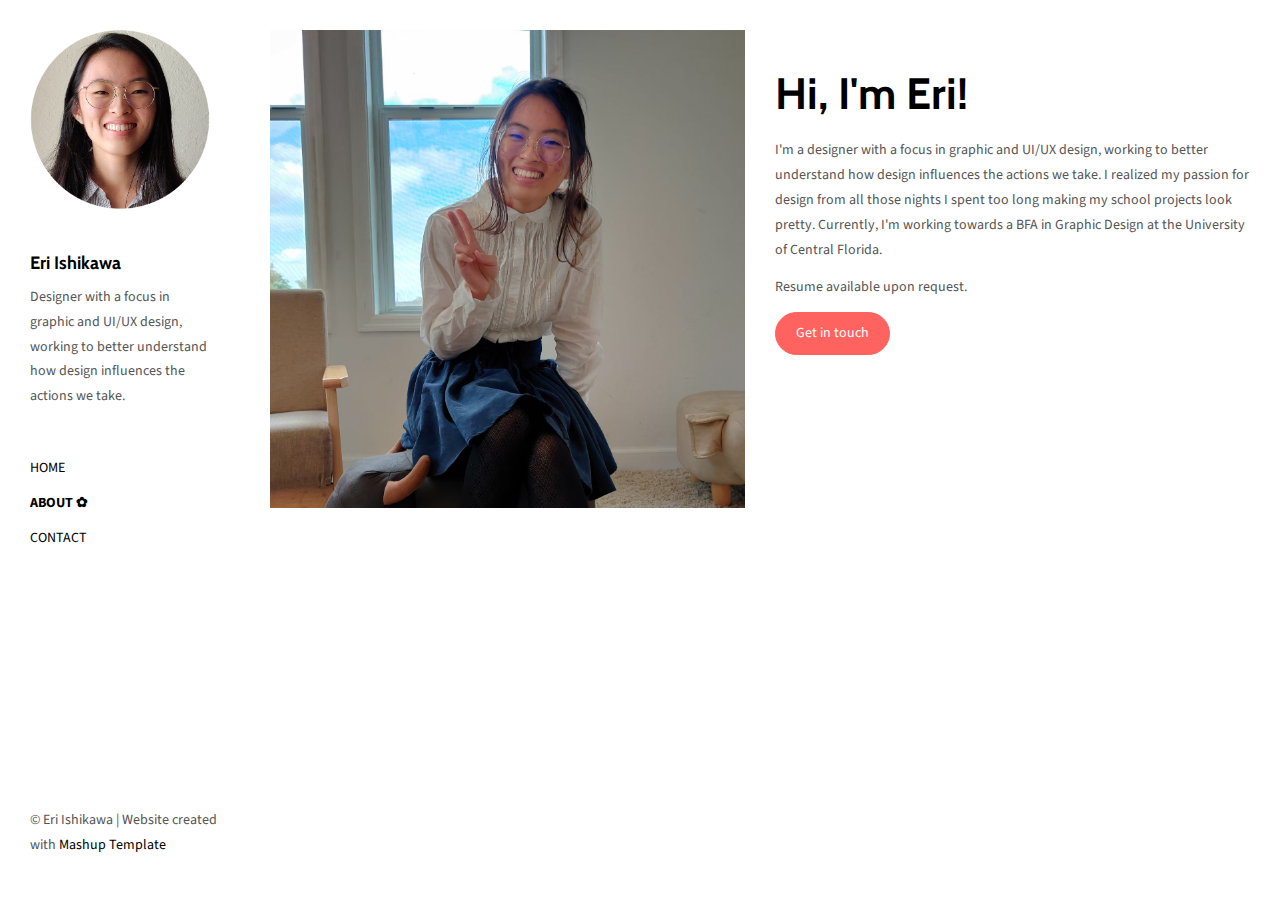
==== commit 207d3bfd: "Updated portfolio: 6 works" ====
--- a/about.html
+++ b/about.html
@@ -32,7 +32,7 @@
       <span class="icon-bar"></span>
       <span class="icon-bar"></span>
     </button>
-    <a href="./index.html" class="navbar-brand">Mashup Template</a>
+    <a href="./index.html" class="navbar-brand">Eri Ishikawa | Graphic and UI/UX Design</a>
   </div>
 
   <nav class="sidebar">
@@ -46,9 +46,9 @@
         <p>Designer with a focus in graphic and UI/UX design, working to better understand how design influences the actions we take.</p>
       </div>
       <ul class="nav">
-        <li><a href="./index.html" title="">Home</a></li>
-        <li><a href="./about.html" title="">About</a></li>
-        <li><a href="./contact.html" title="">Contact</a></li>
+        <li><a href="./index.html" title="">HOME</a></li>
+        <li><a href="./about.html" title="">ABOUT ✿</a></li>
+        <li><a href="./contact.html" title="">CONTACT</a></li>
 
       </ul>
 
@@ -64,7 +64,7 @@
             <i class="fa fa-twitter"></i>
           </a>
         </p> -->
-        <p>© Eri Ishikawa | Website created with <a href="http://www.mashup-template.com/" title="Create website with free html template">Mashup Template</a></p>
+        <p>© Eri Ishikawa | Website created with <a href="http://www.mashup-template.com/">Mashup Template</a></p>
       </nav>
     </div>
   </nav>
@@ -74,27 +74,17 @@
 
 <div class="row">
   <div class="col-xs-12 col-md-6">
-    <img class="img-responsive" alt="" src="./assets/images/img-10.jpg">
+    <img class="img-responsive" alt="" src="./assets/images/aboutphoto.png">
   </div>
   <div class="col-xs-12 col-md-6">
-    <h1>About me</h1>
+    <h1>Hi, I'm Eri!</h1>
 
-    <p>Duis aute irure dolor in reprehenderit in voluptate velit esse
-    cillum dolore eu fugiat nulla pariatur. Excepteur sint occaecat cupidatat non
-    proident, sunt in culpa qui officia deserunt mollit anim id est laborum.</p>
+    <p>I'm a designer with a focus in graphic and UI/UX design, working to better
+      understand how design influences the actions we take. I realized my passion
+      for design from all those nights I spent too long making my school projects
+      look pretty. Currently, I'm working towards a BFA in Graphic Design at the University of Central Florida.</p>
 
-    <h3>Incididunt ut labore </h3>
-
-    <p>Class aptent taciti sociosqu ad litora torquent per conubia nostra, per inceptos himenaeos. Phasellus iaculis magna sagittis elit sagittis, at hendrerit lorem venenatis. Morbi accumsan iaculis blandit. Cras ultrices hendrerit nisl.</p>
-
-    <h3>Ut enim ad minim veniam </h3>
-
-    <p>Lorem ipsum dolor sit amet, consectetur adipiscing elit. Maecenas luctus at sem quis varius.
-    Class aptent taciti sociosqu ad litora torquent per conubia nostra, per inceptos himenaeos. Phasellus iaculis magna sagittis elit sagittis, at hendrerit lorem venenatis. Morbi accumsan iaculis blandit. Cras ultrices hendrerit nisl.</p>
-    <h3>Phasellus iaculis magna </h3>
-    <p>Duis aute irure dolor in reprehenderit in voluptate velit esse
-    cillum dolore eu fugiat nulla pariatur. Excepteur sint occaecat cupidatat non
-    proident, sunt in culpa qui officia deserunt mollit anim id est laborum.</p>
+    <p>Resume available upon request.</p>
 
     <a href="contact.html" class="btn btn-primary" title=""> Get in touch</a>
  </div>
--- a/main.82cfd66e.css
+++ b/main.82cfd66e.css
@@ -5,5 +5,5 @@
  */
 /*! normalize.css v3.0.3 | MIT License | github.com/necolas/normalize.css */html{font-family:sans-serif;-ms-text-size-adjust:100%;-webkit-text-size-adjust:100%}body{margin:0}article,aside,details,figcaption,figure,footer,header,hgroup,main,menu,nav,section,summary{display:block}audio,canvas,progress,video{display:inline-block;vertical-align:baseline}audio:not([controls]){display:none;height:0}[hidden],template{display:none}a{background-color:transparent}a:active,a:hover{outline:0}abbr[title]{border-bottom:1px dotted}b,strong{font-weight:700}dfn{font-style:italic}h1{font-size:2em;margin:.67em 0}mark{background:#ff0;color:#000}small{font-size:80%}sub,sup{font-size:75%;line-height:0;position:relative;vertical-align:baseline}sup{top:-.5em}sub{bottom:-.25em}img{border:0}svg:not(:root){overflow:hidden}figure{margin:1em 40px}hr{box-sizing:content-box;height:0}pre{overflow:auto}code,kbd,pre,samp{font-family:monospace,monospace;font-size:1em}button,input,optgroup,select,textarea{color:inherit;font:inherit;margin:0}button{overflow:visible}button,select{text-transform:none}button,html input[type=button],input[type=reset],input[type=submit]{-webkit-appearance:button;cursor:pointer}button[disabled],html input[disabled]{cursor:default}button::-moz-focus-inner,input::-moz-focus-inner{border:0;padding:0}input{line-height:normal}input[type=checkbox],input[type=radio]{box-sizing:border-box;padding:0}input[type=number]::-webkit-inner-spin-button,input[type=number]::-webkit-outer-spin-button{height:auto}input[type=search]{-webkit-appearance:textfield;box-sizing:content-box}input[type=search]::-webkit-search-cancel-button,input[type=search]::-webkit-search-decoration{-webkit-appearance:none}fieldset{border:1px solid silver;margin:0 2px;padding:.35em .625em .75em}textarea{overflow:auto}optgroup{font-weight:700}table{border-collapse:collapse;border-spacing:0}td,th{padding:0}
 
-/*! Source: https://github.com/h5bp/html5-boilerplate/blob/master/src/css/main.css */@media print{*,:after,:before{background:transparent!important;color:#000!important;box-shadow:none!important;text-shadow:none!important}a,a:visited{text-decoration:underline}a[href]:after{content:" (" attr(href) ")"}abbr[title]:after{content:" (" attr(title) ")"}a[href^="#"]:after,a[href^="javascript:"]:after{content:""}blockquote,pre{border:1px solid #999;page-break-inside:avoid}thead{display:table-header-group}img,tr{page-break-inside:avoid}img{max-width:100%!important}h2,h3,p{orphans:3;widows:3}h2,h3{page-break-after:avoid}.navbar{display:none}.btn>.caret,.dropup>.btn>.caret{border-top-color:#000!important}.label{border:1px solid #000}.table{border-collapse:collapse!important}.table td,.table th{background-color:#fff!important}.table-bordered td,.table-bordered th{border:1px solid #ddd!important}}*,:after,:before{-webkit-box-sizing:border-box;-moz-box-sizing:border-box;box-sizing:border-box}html{font-size:10px;-webkit-tap-highlight-color:transparent}body{font-family:Source Sans Pro,Helvetica,Arial,sans-serif;font-size:14px;line-height:1.78;color:#555;background-color:#fff}button,input,select,textarea{font-family:inherit;font-size:inherit;line-height:inherit}a{color:#ff6360;text-decoration:none}a:focus,a:hover{color:#ff1814;text-decoration:underline}a:focus{outline:5px auto -webkit-focus-ring-color;outline-offset:-2px}figure{margin:0}img{vertical-align:middle}.img-responsive{display:block;max-width:100%;height:auto}.img-rounded{border-radius:2px}.img-thumbnail{padding:4px;line-height:1.78;background-color:#fff;border:1px solid #ddd;border-radius:2px;-webkit-transition:all .2s ease-in-out;-o-transition:all .2s ease-in-out;transition:all .2s ease-in-out;display:inline-block;max-width:100%;height:auto}.img-circle{border-radius:50%}hr{margin-top:24px;margin-bottom:24px;border:0;border-top:1px solid #eee}.sr-only{position:absolute;width:1px;height:1px;margin:-1px;padding:0;overflow:hidden;clip:rect(0,0,0,0);border:0}.sr-only-focusable:active,.sr-only-focusable:focus{position:static;width:auto;height:auto;margin:0;overflow:visible;clip:auto}[role=button]{cursor:pointer}.h1,.h2,.h3,.h4,.h5,.h6,h1,h2,h3,h4,h5,h6{font-family:Cabin,Helvetica,Arial,sans-serif;font-weight:700;line-height:1.1;color:#000}.h1 .small,.h1 small,.h2 .small,.h2 small,.h3 .small,.h3 small,.h4 .small,.h4 small,.h5 .small,.h5 small,.h6 .small,.h6 small,h1 .small,h1 small,h2 .small,h2 small,h3 .small,h3 small,h4 .small,h4 small,h5 .small,h5 small,h6 .small,h6 small{font-weight:400;line-height:1;color:#777}.h1,.h2,.h3,h1,h2,h3{margin-top:24px;margin-bottom:12px}.h1 .small,.h1 small,.h2 .small,.h2 small,.h3 .small,.h3 small,h1 .small,h1 small,h2 .small,h2 small,h3 .small,h3 small{font-size:65%}.h4,.h5,.h6,h4,h5,h6{margin-top:12px;margin-bottom:12px}.h4 .small,.h4 small,.h5 .small,.h5 small,.h6 .small,.h6 small,h4 .small,h4 small,h5 .small,h5 small,h6 .small,h6 small{font-size:75%}.h1,h1{font-size:44px}.h2,h2{font-size:33px}.h3,h3{font-size:25px}.h4,h4{font-size:19px}.h5,h5{font-size:14px}.h6,h6{font-size:12px}p{margin:0 0 12px}.lead{margin-bottom:24px;font-size:16px;font-weight:300;line-height:1.4}@media (min-width:768px){.lead{font-size:21px}}.small,small{font-size:85%}.mark,mark{background-color:#fcf8e3;padding:.2em}.text-left{text-align:left}.text-right{text-align:right}.text-center{text-align:center}.text-justify{text-align:justify}.text-nowrap{white-space:nowrap}.text-lowercase{text-transform:lowercase}.initialism,.text-uppercase{text-transform:uppercase}.text-capitalize{text-transform:capitalize}.text-muted{color:#777}.text-primary{color:#ff6360}a.text-primary:focus,a.text-primary:hover{color:#ff312d}.text-success{color:#fff}a.text-success:focus,a.text-success:hover{color:#e6e6e6}.text-info{color:#31708f}a.text-info:focus,a.text-info:hover{color:#245269}.text-warning{color:#8a6d3b}a.text-warning:focus,a.text-warning:hover{color:#66512c}.text-danger{color:#fff}a.text-danger:focus,a.text-danger:hover{color:#e6e6e6}.bg-primary{color:#fff;background-color:#ff6360}a.bg-primary:focus,a.bg-primary:hover{background-color:#ff312d}.bg-success{background-color:#57ce6e}a.bg-success:focus,a.bg-success:hover{background-color:#37bb50}.bg-info{background-color:#d9edf7}a.bg-info:focus,a.bg-info:hover{background-color:#afd9ee}.bg-warning{background-color:#fcf8e3}a.bg-warning:focus,a.bg-warning:hover{background-color:#f7ecb5}.bg-danger{background-color:#ee624b}a.bg-danger:focus,a.bg-danger:hover{background-color:#ea391c}.page-header{padding-bottom:11px;margin:48px 0 24px;border-bottom:1px solid #eee}ol,ul{margin-top:0;margin-bottom:12px}ol ol,ol ul,ul ol,ul ul{margin-bottom:0}.list-inline,.list-unstyled{padding-left:0;list-style:none}.list-inline{margin-left:-5px}.list-inline>li{display:inline-block;padding-left:5px;padding-right:5px}dl{margin-top:0;margin-bottom:24px}dd,dt{line-height:1.78}dt{font-weight:700}dd{margin-left:0}.dl-horizontal dd:after,.dl-horizontal dd:before{content:" ";display:table}.dl-horizontal dd:after{clear:both}@media (min-width:768px){.dl-horizontal dt{float:left;width:160px;clear:left;text-align:right;overflow:hidden;text-overflow:ellipsis;white-space:nowrap}.dl-horizontal dd{margin-left:180px}}abbr[data-original-title],abbr[title]{cursor:help;border-bottom:1px dotted #777}.initialism{font-size:90%}blockquote{padding:12px 24px;margin:0 0 24px;font-size:17.5px;border-left:5px solid #eee}blockquote ol:last-child,blockquote p:last-child,blockquote ul:last-child{margin-bottom:0}blockquote .small,blockquote footer,blockquote small{display:block;font-size:80%;line-height:1.78;color:#777}blockquote .small:before,blockquote footer:before,blockquote small:before{content:"\2014   \A0"}.blockquote-reverse,blockquote.pull-right{padding-right:15px;padding-left:0;border-right:5px solid #eee;border-left:0;text-align:right}.blockquote-reverse .small:before,.blockquote-reverse footer:before,.blockquote-reverse small:before,blockquote.pull-right .small:before,blockquote.pull-right footer:before,blockquote.pull-right small:before{content:""}.blockquote-reverse .small:after,.blockquote-reverse footer:after,.blockquote-reverse small:after,blockquote.pull-right .small:after,blockquote.pull-right footer:after,blockquote.pull-right small:after{content:"\A0   \2014"}address{margin-bottom:24px;font-style:normal;line-height:1.78}code,kbd,pre,samp{font-family:Menlo,Monaco,Consolas,Courier New,monospace}code{color:#c7254e;background-color:#f9f2f4}code,kbd{padding:2px 4px;font-size:90%;border-radius:2px}kbd{color:#fff;background-color:#333;box-shadow:inset 0 -1px 0 rgba(0,0,0,.25)}kbd kbd{padding:0;font-size:100%;font-weight:700;box-shadow:none}pre{display:block;padding:11.5px;margin:0 0 12px;font-size:13px;line-height:1.78;word-break:break-all;word-wrap:break-word;color:#333;background-color:#f5f5f5;border:1px solid #ccc;border-radius:2px}pre code{padding:0;font-size:inherit;color:inherit;white-space:pre-wrap;background-color:transparent;border-radius:0}.pre-scrollable{max-height:340px;overflow-y:scroll}.container{margin-right:auto;margin-left:auto;padding-left:15px;padding-right:15px}.container:after,.container:before{content:" ";display:table}.container:after{clear:both}@media (min-width:768px){.container{width:750px}}@media (min-width:992px){.container{width:970px}}@media (min-width:1200px){.container{width:1170px}}.container-fluid{margin-right:auto;margin-left:auto;padding-left:15px;padding-right:15px}.container-fluid:after,.container-fluid:before{content:" ";display:table}.container-fluid:after{clear:both}.row{margin-left:-15px;margin-right:-15px}.row:after,.row:before{content:" ";display:table}.row:after{clear:both}.col-lg-1,.col-lg-2,.col-lg-3,.col-lg-4,.col-lg-5,.col-lg-6,.col-lg-7,.col-lg-8,.col-lg-9,.col-lg-10,.col-lg-11,.col-lg-12,.col-md-1,.col-md-2,.col-md-3,.col-md-4,.col-md-5,.col-md-6,.col-md-7,.col-md-8,.col-md-9,.col-md-10,.col-md-11,.col-md-12,.col-sm-1,.col-sm-2,.col-sm-3,.col-sm-4,.col-sm-5,.col-sm-6,.col-sm-7,.col-sm-8,.col-sm-9,.col-sm-10,.col-sm-11,.col-sm-12,.col-xs-1,.col-xs-2,.col-xs-3,.col-xs-4,.col-xs-5,.col-xs-6,.col-xs-7,.col-xs-8,.col-xs-9,.col-xs-10,.col-xs-11,.col-xs-12{position:relative;min-height:1px;padding-left:15px;padding-right:15px}.col-xs-1,.col-xs-2,.col-xs-3,.col-xs-4,.col-xs-5,.col-xs-6,.col-xs-7,.col-xs-8,.col-xs-9,.col-xs-10,.col-xs-11,.col-xs-12{float:left}.col-xs-1{width:8.33333%}.col-xs-2{width:16.66667%}.col-xs-3{width:25%}.col-xs-4{width:33.33333%}.col-xs-5{width:41.66667%}.col-xs-6{width:50%}.col-xs-7{width:58.33333%}.col-xs-8{width:66.66667%}.col-xs-9{width:75%}.col-xs-10{width:83.33333%}.col-xs-11{width:91.66667%}.col-xs-12{width:100%}.col-xs-pull-0{right:auto}.col-xs-pull-1{right:8.33333%}.col-xs-pull-2{right:16.66667%}.col-xs-pull-3{right:25%}.col-xs-pull-4{right:33.33333%}.col-xs-pull-5{right:41.66667%}.col-xs-pull-6{right:50%}.col-xs-pull-7{right:58.33333%}.col-xs-pull-8{right:66.66667%}.col-xs-pull-9{right:75%}.col-xs-pull-10{right:83.33333%}.col-xs-pull-11{right:91.66667%}.col-xs-pull-12{right:100%}.col-xs-push-0{left:auto}.col-xs-push-1{left:8.33333%}.col-xs-push-2{left:16.66667%}.col-xs-push-3{left:25%}.col-xs-push-4{left:33.33333%}.col-xs-push-5{left:41.66667%}.col-xs-push-6{left:50%}.col-xs-push-7{left:58.33333%}.col-xs-push-8{left:66.66667%}.col-xs-push-9{left:75%}.col-xs-push-10{left:83.33333%}.col-xs-push-11{left:91.66667%}.col-xs-push-12{left:100%}.col-xs-offset-0{margin-left:0}.col-xs-offset-1{margin-left:8.33333%}.col-xs-offset-2{margin-left:16.66667%}.col-xs-offset-3{margin-left:25%}.col-xs-offset-4{margin-left:33.33333%}.col-xs-offset-5{margin-left:41.66667%}.col-xs-offset-6{margin-left:50%}.col-xs-offset-7{margin-left:58.33333%}.col-xs-offset-8{margin-left:66.66667%}.col-xs-offset-9{margin-left:75%}.col-xs-offset-10{margin-left:83.33333%}.col-xs-offset-11{margin-left:91.66667%}.col-xs-offset-12{margin-left:100%}@media (min-width:768px){.col-sm-1,.col-sm-2,.col-sm-3,.col-sm-4,.col-sm-5,.col-sm-6,.col-sm-7,.col-sm-8,.col-sm-9,.col-sm-10,.col-sm-11,.col-sm-12{float:left}.col-sm-1{width:8.33333%}.col-sm-2{width:16.66667%}.col-sm-3{width:25%}.col-sm-4{width:33.33333%}.col-sm-5{width:41.66667%}.col-sm-6{width:50%}.col-sm-7{width:58.33333%}.col-sm-8{width:66.66667%}.col-sm-9{width:75%}.col-sm-10{width:83.33333%}.col-sm-11{width:91.66667%}.col-sm-12{width:100%}.col-sm-pull-0{right:auto}.col-sm-pull-1{right:8.33333%}.col-sm-pull-2{right:16.66667%}.col-sm-pull-3{right:25%}.col-sm-pull-4{right:33.33333%}.col-sm-pull-5{right:41.66667%}.col-sm-pull-6{right:50%}.col-sm-pull-7{right:58.33333%}.col-sm-pull-8{right:66.66667%}.col-sm-pull-9{right:75%}.col-sm-pull-10{right:83.33333%}.col-sm-pull-11{right:91.66667%}.col-sm-pull-12{right:100%}.col-sm-push-0{left:auto}.col-sm-push-1{left:8.33333%}.col-sm-push-2{left:16.66667%}.col-sm-push-3{left:25%}.col-sm-push-4{left:33.33333%}.col-sm-push-5{left:41.66667%}.col-sm-push-6{left:50%}.col-sm-push-7{left:58.33333%}.col-sm-push-8{left:66.66667%}.col-sm-push-9{left:75%}.col-sm-push-10{left:83.33333%}.col-sm-push-11{left:91.66667%}.col-sm-push-12{left:100%}.col-sm-offset-0{margin-left:0}.col-sm-offset-1{margin-left:8.33333%}.col-sm-offset-2{margin-left:16.66667%}.col-sm-offset-3{margin-left:25%}.col-sm-offset-4{margin-left:33.33333%}.col-sm-offset-5{margin-left:41.66667%}.col-sm-offset-6{margin-left:50%}.col-sm-offset-7{margin-left:58.33333%}.col-sm-offset-8{margin-left:66.66667%}.col-sm-offset-9{margin-left:75%}.col-sm-offset-10{margin-left:83.33333%}.col-sm-offset-11{margin-left:91.66667%}.col-sm-offset-12{margin-left:100%}}@media (min-width:992px){.col-md-1,.col-md-2,.col-md-3,.col-md-4,.col-md-5,.col-md-6,.col-md-7,.col-md-8,.col-md-9,.col-md-10,.col-md-11,.col-md-12{float:left}.col-md-1{width:8.33333%}.col-md-2{width:16.66667%}.col-md-3{width:25%}.col-md-4{width:33.33333%}.col-md-5{width:41.66667%}.col-md-6{width:50%}.col-md-7{width:58.33333%}.col-md-8{width:66.66667%}.col-md-9{width:75%}.col-md-10{width:83.33333%}.col-md-11{width:91.66667%}.col-md-12{width:100%}.col-md-pull-0{right:auto}.col-md-pull-1{right:8.33333%}.col-md-pull-2{right:16.66667%}.col-md-pull-3{right:25%}.col-md-pull-4{right:33.33333%}.col-md-pull-5{right:41.66667%}.col-md-pull-6{right:50%}.col-md-pull-7{right:58.33333%}.col-md-pull-8{right:66.66667%}.col-md-pull-9{right:75%}.col-md-pull-10{right:83.33333%}.col-md-pull-11{right:91.66667%}.col-md-pull-12{right:100%}.col-md-push-0{left:auto}.col-md-push-1{left:8.33333%}.col-md-push-2{left:16.66667%}.col-md-push-3{left:25%}.col-md-push-4{left:33.33333%}.col-md-push-5{left:41.66667%}.col-md-push-6{left:50%}.col-md-push-7{left:58.33333%}.col-md-push-8{left:66.66667%}.col-md-push-9{left:75%}.col-md-push-10{left:83.33333%}.col-md-push-11{left:91.66667%}.col-md-push-12{left:100%}.col-md-offset-0{margin-left:0}.col-md-offset-1{margin-left:8.33333%}.col-md-offset-2{margin-left:16.66667%}.col-md-offset-3{margin-left:25%}.col-md-offset-4{margin-left:33.33333%}.col-md-offset-5{margin-left:41.66667%}.col-md-offset-6{margin-left:50%}.col-md-offset-7{margin-left:58.33333%}.col-md-offset-8{margin-left:66.66667%}.col-md-offset-9{margin-left:75%}.col-md-offset-10{margin-left:83.33333%}.col-md-offset-11{margin-left:91.66667%}.col-md-offset-12{margin-left:100%}}@media (min-width:1200px){.col-lg-1,.col-lg-2,.col-lg-3,.col-lg-4,.col-lg-5,.col-lg-6,.col-lg-7,.col-lg-8,.col-lg-9,.col-lg-10,.col-lg-11,.col-lg-12{float:left}.col-lg-1{width:8.33333%}.col-lg-2{width:16.66667%}.col-lg-3{width:25%}.col-lg-4{width:33.33333%}.col-lg-5{width:41.66667%}.col-lg-6{width:50%}.col-lg-7{width:58.33333%}.col-lg-8{width:66.66667%}.col-lg-9{width:75%}.col-lg-10{width:83.33333%}.col-lg-11{width:91.66667%}.col-lg-12{width:100%}.col-lg-pull-0{right:auto}.col-lg-pull-1{right:8.33333%}.col-lg-pull-2{right:16.66667%}.col-lg-pull-3{right:25%}.col-lg-pull-4{right:33.33333%}.col-lg-pull-5{right:41.66667%}.col-lg-pull-6{right:50%}.col-lg-pull-7{right:58.33333%}.col-lg-pull-8{right:66.66667%}.col-lg-pull-9{right:75%}.col-lg-pull-10{right:83.33333%}.col-lg-pull-11{right:91.66667%}.col-lg-pull-12{right:100%}.col-lg-push-0{left:auto}.col-lg-push-1{left:8.33333%}.col-lg-push-2{left:16.66667%}.col-lg-push-3{left:25%}.col-lg-push-4{left:33.33333%}.col-lg-push-5{left:41.66667%}.col-lg-push-6{left:50%}.col-lg-push-7{left:58.33333%}.col-lg-push-8{left:66.66667%}.col-lg-push-9{left:75%}.col-lg-push-10{left:83.33333%}.col-lg-push-11{left:91.66667%}.col-lg-push-12{left:100%}.col-lg-offset-0{margin-left:0}.col-lg-offset-1{margin-left:8.33333%}.col-lg-offset-2{margin-left:16.66667%}.col-lg-offset-3{margin-left:25%}.col-lg-offset-4{margin-left:33.33333%}.col-lg-offset-5{margin-left:41.66667%}.col-lg-offset-6{margin-left:50%}.col-lg-offset-7{margin-left:58.33333%}.col-lg-offset-8{margin-left:66.66667%}.col-lg-offset-9{margin-left:75%}.col-lg-offset-10{margin-left:83.33333%}.col-lg-offset-11{margin-left:91.66667%}.col-lg-offset-12{margin-left:100%}}table{background-color:transparent}caption{padding-top:8px;padding-bottom:8px;color:#777}caption,th{text-align:left}.table{width:100%;max-width:100%;margin-bottom:24px}.table>tbody>tr>td,.table>tbody>tr>th,.table>tfoot>tr>td,.table>tfoot>tr>th,.table>thead>tr>td,.table>thead>tr>th{padding:8px;line-height:1.78;vertical-align:top;border-top:1px solid #ddd}.table>thead>tr>th{vertical-align:bottom;border-bottom:2px solid #ddd}.table>caption+thead>tr:first-child>td,.table>caption+thead>tr:first-child>th,.table>colgroup+thead>tr:first-child>td,.table>colgroup+thead>tr:first-child>th,.table>thead:first-child>tr:first-child>td,.table>thead:first-child>tr:first-child>th{border-top:0}.table>tbody+tbody{border-top:2px solid #ddd}.table .table{background-color:#fff}.table-condensed>tbody>tr>td,.table-condensed>tbody>tr>th,.table-condensed>tfoot>tr>td,.table-condensed>tfoot>tr>th,.table-condensed>thead>tr>td,.table-condensed>thead>tr>th{padding:5px}.table-bordered,.table-bordered>tbody>tr>td,.table-bordered>tbody>tr>th,.table-bordered>tfoot>tr>td,.table-bordered>tfoot>tr>th,.table-bordered>thead>tr>td,.table-bordered>thead>tr>th{border:1px solid #ddd}.table-bordered>thead>tr>td,.table-bordered>thead>tr>th{border-bottom-width:2px}.table-striped>tbody>tr:nth-of-type(odd){background-color:#f9f9f9}.table-hover>tbody>tr:hover{background-color:#f5f5f5}table col[class*=col-]{position:static;float:none;display:table-column}table td[class*=col-],table th[class*=col-]{position:static;float:none;display:table-cell}.table>tbody>tr.active>td,.table>tbody>tr.active>th,.table>tbody>tr>td.active,.table>tbody>tr>th.active,.table>tfoot>tr.active>td,.table>tfoot>tr.active>th,.table>tfoot>tr>td.active,.table>tfoot>tr>th.active,.table>thead>tr.active>td,.table>thead>tr.active>th,.table>thead>tr>td.active,.table>thead>tr>th.active{background-color:#f5f5f5}.table-hover>tbody>tr.active:hover>td,.table-hover>tbody>tr.active:hover>th,.table-hover>tbody>tr:hover>.active,.table-hover>tbody>tr>td.active:hover,.table-hover>tbody>tr>th.active:hover{background-color:#e8e8e8}.table>tbody>tr.success>td,.table>tbody>tr.success>th,.table>tbody>tr>td.success,.table>tbody>tr>th.success,.table>tfoot>tr.success>td,.table>tfoot>tr.success>th,.table>tfoot>tr>td.success,.table>tfoot>tr>th.success,.table>thead>tr.success>td,.table>thead>tr.success>th,.table>thead>tr>td.success,.table>thead>tr>th.success{background-color:#57ce6e}.table-hover>tbody>tr.success:hover>td,.table-hover>tbody>tr.success:hover>th,.table-hover>tbody>tr:hover>.success,.table-hover>tbody>tr>td.success:hover,.table-hover>tbody>tr>th.success:hover{background-color:#43c85d}.table>tbody>tr.info>td,.table>tbody>tr.info>th,.table>tbody>tr>td.info,.table>tbody>tr>th.info,.table>tfoot>tr.info>td,.table>tfoot>tr.info>th,.table>tfoot>tr>td.info,.table>tfoot>tr>th.info,.table>thead>tr.info>td,.table>thead>tr.info>th,.table>thead>tr>td.info,.table>thead>tr>th.info{background-color:#d9edf7}.table-hover>tbody>tr.info:hover>td,.table-hover>tbody>tr.info:hover>th,.table-hover>tbody>tr:hover>.info,.table-hover>tbody>tr>td.info:hover,.table-hover>tbody>tr>th.info:hover{background-color:#c4e3f3}.table>tbody>tr.warning>td,.table>tbody>tr.warning>th,.table>tbody>tr>td.warning,.table>tbody>tr>th.warning,.table>tfoot>tr.warning>td,.table>tfoot>tr.warning>th,.table>tfoot>tr>td.warning,.table>tfoot>tr>th.warning,.table>thead>tr.warning>td,.table>thead>tr.warning>th,.table>thead>tr>td.warning,.table>thead>tr>th.warning{background-color:#fcf8e3}.table-hover>tbody>tr.warning:hover>td,.table-hover>tbody>tr.warning:hover>th,.table-hover>tbody>tr:hover>.warning,.table-hover>tbody>tr>td.warning:hover,.table-hover>tbody>tr>th.warning:hover{background-color:#faf2cc}.table>tbody>tr.danger>td,.table>tbody>tr.danger>th,.table>tbody>tr>td.danger,.table>tbody>tr>th.danger,.table>tfoot>tr.danger>td,.table>tfoot>tr.danger>th,.table>tfoot>tr>td.danger,.table>tfoot>tr>th.danger,.table>thead>tr.danger>td,.table>thead>tr.danger>th,.table>thead>tr>td.danger,.table>thead>tr>th.danger{background-color:#ee624b}.table-hover>tbody>tr.danger:hover>td,.table-hover>tbody>tr.danger:hover>th,.table-hover>tbody>tr:hover>.danger,.table-hover>tbody>tr>td.danger:hover,.table-hover>tbody>tr>th.danger:hover{background-color:#ec4e34}.table-responsive{overflow-x:auto;min-height:.01%}@media screen and (max-width:767px){.table-responsive{width:100%;margin-bottom:18px;overflow-y:hidden;-ms-overflow-style:-ms-autohiding-scrollbar;border:1px solid #ddd}.table-responsive>.table{margin-bottom:0}.table-responsive>.table>tbody>tr>td,.table-responsive>.table>tbody>tr>th,.table-responsive>.table>tfoot>tr>td,.table-responsive>.table>tfoot>tr>th,.table-responsive>.table>thead>tr>td,.table-responsive>.table>thead>tr>th{white-space:nowrap}.table-responsive>.table-bordered{border:0}.table-responsive>.table-bordered>tbody>tr>td:first-child,.table-responsive>.table-bordered>tbody>tr>th:first-child,.table-responsive>.table-bordered>tfoot>tr>td:first-child,.table-responsive>.table-bordered>tfoot>tr>th:first-child,.table-responsive>.table-bordered>thead>tr>td:first-child,.table-responsive>.table-bordered>thead>tr>th:first-child{border-left:0}.table-responsive>.table-bordered>tbody>tr>td:last-child,.table-responsive>.table-bordered>tbody>tr>th:last-child,.table-responsive>.table-bordered>tfoot>tr>td:last-child,.table-responsive>.table-bordered>tfoot>tr>th:last-child,.table-responsive>.table-bordered>thead>tr>td:last-child,.table-responsive>.table-bordered>thead>tr>th:last-child{border-right:0}.table-responsive>.table-bordered>tbody>tr:last-child>td,.table-responsive>.table-bordered>tbody>tr:last-child>th,.table-responsive>.table-bordered>tfoot>tr:last-child>td,.table-responsive>.table-bordered>tfoot>tr:last-child>th{border-bottom:0}}fieldset{margin:0;min-width:0}fieldset,legend{padding:0;border:0}legend{display:block;width:100%;margin-bottom:24px;font-size:21px;line-height:inherit;color:#333;border-bottom:1px solid #e5e5e5}label{display:inline-block;max-width:100%;margin-bottom:5px;font-weight:700}input[type=search]{-webkit-box-sizing:border-box;-moz-box-sizing:border-box;box-sizing:border-box}input[type=checkbox],input[type=radio]{margin:4px 0 0;margin-top:1px\9;line-height:normal}input[type=file]{display:block}input[type=range]{display:block;width:100%}select[multiple],select[size]{height:auto}input[type=checkbox]:focus,input[type=file]:focus,input[type=radio]:focus{outline:5px auto -webkit-focus-ring-color;outline-offset:-2px}output{padding-top:9px}.form-control,output{display:block;font-size:14px;line-height:1.78;color:#555}.form-control{width:100%;height:40px;padding:8px 20px;background-color:#fff;background-image:none;border:1px solid #000;border-radius:2px;-webkit-box-shadow:inset 0 1px 1px rgba(0,0,0,.075);box-shadow:inset 0 1px 1px rgba(0,0,0,.075);-webkit-transition:border-color .15s ease-in-out,box-shadow .15s ease-in-out;-o-transition:border-color ease-in-out .15s,box-shadow ease-in-out .15s;transition:border-color .15s ease-in-out,box-shadow .15s ease-in-out}.form-control:focus{border-color:#66afe9;-webkit-box-shadow:inset 0 1px 1px rgba(0,0,0,.075),0 0 8px rgba(102,175,233,.6);box-shadow:inset 0 1px 1px rgba(0,0,0,.075),0 0 8px rgba(102,175,233,.6)}.form-control::-moz-placeholder{color:#999;opacity:1}.form-control:-ms-input-placeholder{color:#999}.form-control::-webkit-input-placeholder{color:#999}.form-control::-ms-expand{border:0;background-color:transparent}.form-control[disabled],.form-control[readonly],fieldset[disabled] .form-control{background-color:#eee;opacity:1}.form-control[disabled],fieldset[disabled] .form-control{cursor:not-allowed}textarea.form-control{height:auto}input[type=search]{-webkit-appearance:none}@media screen and (-webkit-min-device-pixel-ratio:0){input[type=date].form-control,input[type=datetime-local].form-control,input[type=month].form-control,input[type=time].form-control{line-height:40px}.input-group-sm>.input-group-btn>input[type=date].btn,.input-group-sm>.input-group-btn>input[type=datetime-local].btn,.input-group-sm>.input-group-btn>input[type=month].btn,.input-group-sm>.input-group-btn>input[type=time].btn,.input-group-sm>input[type=date].form-control,.input-group-sm>input[type=date].input-group-addon,.input-group-sm>input[type=datetime-local].form-control,.input-group-sm>input[type=datetime-local].input-group-addon,.input-group-sm>input[type=month].form-control,.input-group-sm>input[type=month].input-group-addon,.input-group-sm>input[type=time].form-control,.input-group-sm>input[type=time].input-group-addon,.input-group-sm input[type=date],.input-group-sm input[type=datetime-local],.input-group-sm input[type=month],.input-group-sm input[type=time],input[type=date].input-sm,input[type=datetime-local].input-sm,input[type=month].input-sm,input[type=time].input-sm{line-height:30px}.input-group-lg>.input-group-btn>input[type=date].btn,.input-group-lg>.input-group-btn>input[type=datetime-local].btn,.input-group-lg>.input-group-btn>input[type=month].btn,.input-group-lg>.input-group-btn>input[type=time].btn,.input-group-lg>input[type=date].form-control,.input-group-lg>input[type=date].input-group-addon,.input-group-lg>input[type=datetime-local].form-control,.input-group-lg>input[type=datetime-local].input-group-addon,.input-group-lg>input[type=month].form-control,.input-group-lg>input[type=month].input-group-addon,.input-group-lg>input[type=time].form-control,.input-group-lg>input[type=time].input-group-addon,.input-group-lg input[type=date],.input-group-lg input[type=datetime-local],.input-group-lg input[type=month],.input-group-lg input[type=time],input[type=date].input-lg,input[type=datetime-local].input-lg,input[type=month].input-lg,input[type=time].input-lg{line-height:46px}}.form-group{margin-bottom:15px}.checkbox,.radio{position:relative;display:block;margin-top:10px;margin-bottom:10px}.checkbox label,.radio label{min-height:24px;padding-left:20px;margin-bottom:0;font-weight:400;cursor:pointer}.checkbox-inline input[type=checkbox],.checkbox input[type=checkbox],.radio-inline input[type=radio],.radio input[type=radio]{position:absolute;margin-left:-20px;margin-top:4px\9}.checkbox+.checkbox,.radio+.radio{margin-top:-5px}.checkbox-inline,.radio-inline{position:relative;display:inline-block;padding-left:20px;margin-bottom:0;vertical-align:middle;font-weight:400;cursor:pointer}.checkbox-inline+.checkbox-inline,.radio-inline+.radio-inline{margin-top:0;margin-left:10px}.checkbox-inline.disabled,.checkbox.disabled label,.radio-inline.disabled,.radio.disabled label,fieldset[disabled] .checkbox-inline,fieldset[disabled] .checkbox label,fieldset[disabled] .radio-inline,fieldset[disabled] .radio label,fieldset[disabled] input[type=checkbox],fieldset[disabled] input[type=radio],input[type=checkbox].disabled,input[type=checkbox][disabled],input[type=radio].disabled,input[type=radio][disabled]{cursor:not-allowed}.form-control-static{padding-top:9px;padding-bottom:9px;margin-bottom:0;min-height:38px}.form-control-static.input-lg,.form-control-static.input-sm,.input-group-lg>.form-control-static.form-control,.input-group-lg>.form-control-static.input-group-addon,.input-group-lg>.input-group-btn>.form-control-static.btn,.input-group-sm>.form-control-static.form-control,.input-group-sm>.form-control-static.input-group-addon,.input-group-sm>.input-group-btn>.form-control-static.btn{padding-left:0;padding-right:0}.input-group-sm>.form-control,.input-group-sm>.input-group-addon,.input-group-sm>.input-group-btn>.btn,.input-sm{height:30px;padding:5px 14px;font-size:12px;line-height:1.5;border-radius:2px}.input-group-sm>.input-group-btn>select.btn,.input-group-sm>select.form-control,.input-group-sm>select.input-group-addon,select.input-sm{height:30px;line-height:30px}.input-group-sm>.input-group-btn>select[multiple].btn,.input-group-sm>.input-group-btn>textarea.btn,.input-group-sm>select[multiple].form-control,.input-group-sm>select[multiple].input-group-addon,.input-group-sm>textarea.form-control,.input-group-sm>textarea.input-group-addon,select[multiple].input-sm,textarea.input-sm{height:auto}.form-group-sm .form-control{height:30px;padding:5px 14px;font-size:12px;line-height:1.5;border-radius:2px}.form-group-sm select.form-control{height:30px;line-height:30px}.form-group-sm select[multiple].form-control,.form-group-sm textarea.form-control{height:auto}.form-group-sm .form-control-static{height:30px;min-height:36px;padding:6px 14px;font-size:12px;line-height:1.5}.input-group-lg>.form-control,.input-group-lg>.input-group-addon,.input-group-lg>.input-group-btn>.btn,.input-lg{height:46px;padding:10px 24px;font-size:18px;line-height:1.33333;border-radius:2px}.input-group-lg>.input-group-btn>select.btn,.input-group-lg>select.form-control,.input-group-lg>select.input-group-addon,select.input-lg{height:46px;line-height:46px}.input-group-lg>.input-group-btn>select[multiple].btn,.input-group-lg>.input-group-btn>textarea.btn,.input-group-lg>select[multiple].form-control,.input-group-lg>select[multiple].input-group-addon,.input-group-lg>textarea.form-control,.input-group-lg>textarea.input-group-addon,select[multiple].input-lg,textarea.input-lg{height:auto}.form-group-lg .form-control{height:46px;padding:10px 24px;font-size:18px;line-height:1.33333;border-radius:2px}.form-group-lg select.form-control{height:46px;line-height:46px}.form-group-lg select[multiple].form-control,.form-group-lg textarea.form-control{height:auto}.form-group-lg .form-control-static{height:46px;min-height:42px;padding:11px 24px;font-size:18px;line-height:1.33333}.has-feedback{position:relative}.has-feedback .form-control{padding-right:50px}.form-control-feedback{position:absolute;top:0;right:0;z-index:2;display:block;width:40px;height:40px;line-height:40px;text-align:center;pointer-events:none}.form-group-lg .form-control+.form-control-feedback,.input-group-lg+.form-control-feedback,.input-group-lg>.form-control+.form-control-feedback,.input-group-lg>.input-group-addon+.form-control-feedback,.input-group-lg>.input-group-btn>.btn+.form-control-feedback,.input-lg+.form-control-feedback{width:46px;height:46px;line-height:46px}.form-group-sm .form-control+.form-control-feedback,.input-group-sm+.form-control-feedback,.input-group-sm>.form-control+.form-control-feedback,.input-group-sm>.input-group-addon+.form-control-feedback,.input-group-sm>.input-group-btn>.btn+.form-control-feedback,.input-sm+.form-control-feedback{width:30px;height:30px;line-height:30px}.has-success .checkbox,.has-success .checkbox-inline,.has-success.checkbox-inline label,.has-success.checkbox label,.has-success .control-label,.has-success .help-block,.has-success .radio,.has-success .radio-inline,.has-success.radio-inline label,.has-success.radio label{color:#fff}.has-success .form-control{border-color:#fff;-webkit-box-shadow:inset 0 1px 1px rgba(0,0,0,.075);box-shadow:inset 0 1px 1px rgba(0,0,0,.075)}.has-success .form-control:focus{border-color:#e6e6e6;-webkit-box-shadow:inset 0 1px 1px rgba(0,0,0,.075),0 0 6px #fff;box-shadow:inset 0 1px 1px rgba(0,0,0,.075),0 0 6px #fff}.has-success .input-group-addon{color:#fff;border-color:#fff;background-color:#57ce6e}.has-success .form-control-feedback{color:#fff}.has-warning .checkbox,.has-warning .checkbox-inline,.has-warning.checkbox-inline label,.has-warning.checkbox label,.has-warning .control-label,.has-warning .help-block,.has-warning .radio,.has-warning .radio-inline,.has-warning.radio-inline label,.has-warning.radio label{color:#8a6d3b}.has-warning .form-control{border-color:#8a6d3b;-webkit-box-shadow:inset 0 1px 1px rgba(0,0,0,.075);box-shadow:inset 0 1px 1px rgba(0,0,0,.075)}.has-warning .form-control:focus{border-color:#66512c;-webkit-box-shadow:inset 0 1px 1px rgba(0,0,0,.075),0 0 6px #c0a16b;box-shadow:inset 0 1px 1px rgba(0,0,0,.075),0 0 6px #c0a16b}.has-warning .input-group-addon{color:#8a6d3b;border-color:#8a6d3b;background-color:#fcf8e3}.has-warning .form-control-feedback{color:#8a6d3b}.has-error .checkbox,.has-error .checkbox-inline,.has-error.checkbox-inline label,.has-error.checkbox label,.has-error .control-label,.has-error .help-block,.has-error .radio,.has-error .radio-inline,.has-error.radio-inline label,.has-error.radio label{color:#fff}.has-error .form-control{border-color:#fff;-webkit-box-shadow:inset 0 1px 1px rgba(0,0,0,.075);box-shadow:inset 0 1px 1px rgba(0,0,0,.075)}.has-error .form-control:focus{border-color:#e6e6e6;-webkit-box-shadow:inset 0 1px 1px rgba(0,0,0,.075),0 0 6px #fff;box-shadow:inset 0 1px 1px rgba(0,0,0,.075),0 0 6px #fff}.has-error .input-group-addon{color:#fff;border-color:#fff;background-color:#ee624b}.has-error .form-control-feedback{color:#fff}.has-feedback label~.form-control-feedback{top:29px}.has-feedback label.sr-only~.form-control-feedback{top:0}.help-block{display:block;margin-top:5px;margin-bottom:10px;color:#959595}@media (min-width:768px){.form-inline .form-group{display:inline-block;margin-bottom:0;vertical-align:middle}.form-inline .form-control{display:inline-block;width:auto;vertical-align:middle}.form-inline .form-control-static{display:inline-block}.form-inline .input-group{display:inline-table;vertical-align:middle}.form-inline .input-group .form-control,.form-inline .input-group .input-group-addon,.form-inline .input-group .input-group-btn{width:auto}.form-inline .input-group>.form-control{width:100%}.form-inline .control-label{margin-bottom:0;vertical-align:middle}.form-inline .checkbox,.form-inline .radio{display:inline-block;margin-top:0;margin-bottom:0;vertical-align:middle}.form-inline .checkbox label,.form-inline .radio label{padding-left:0}.form-inline .checkbox input[type=checkbox],.form-inline .radio input[type=radio]{position:relative;margin-left:0}.form-inline .has-feedback .form-control-feedback{top:0}}.form-horizontal .checkbox,.form-horizontal .checkbox-inline,.form-horizontal .radio,.form-horizontal .radio-inline{margin-top:0;margin-bottom:0;padding-top:9px}.form-horizontal .checkbox,.form-horizontal .radio{min-height:33px}.form-horizontal .form-group{margin-left:-15px;margin-right:-15px}.form-horizontal .form-group:after,.form-horizontal .form-group:before{content:" ";display:table}.form-horizontal .form-group:after{clear:both}@media (min-width:768px){.form-horizontal .control-label{text-align:right;margin-bottom:0;padding-top:9px}}.form-horizontal .has-feedback .form-control-feedback{right:15px}@media (min-width:768px){.form-horizontal .form-group-lg .control-label{padding-top:11px;font-size:18px}}@media (min-width:768px){.form-horizontal .form-group-sm .control-label{padding-top:6px;font-size:12px}}.btn{display:inline-block;margin-bottom:0;font-weight:400;text-align:center;vertical-align:middle;touch-action:manipulation;cursor:pointer;background-image:none;border:1px solid transparent;white-space:nowrap;padding:8px 20px;font-size:14px;line-height:1.78;border-radius:50px;-webkit-user-select:none;-moz-user-select:none;-ms-user-select:none;user-select:none}.btn.active.focus,.btn.active:focus,.btn.focus,.btn:active.focus,.btn:active:focus,.btn:focus{outline:5px auto -webkit-focus-ring-color;outline-offset:-2px}.btn.focus,.btn:focus,.btn:hover{color:#333;text-decoration:none}.btn.active,.btn:active{outline:0;background-image:none;-webkit-box-shadow:inset 0 3px 5px rgba(0,0,0,.125);box-shadow:inset 0 3px 5px rgba(0,0,0,.125)}.btn.disabled,.btn[disabled],fieldset[disabled] .btn{cursor:not-allowed;opacity:.65;filter:alpha(opacity=65);-webkit-box-shadow:none;box-shadow:none}a.btn.disabled,fieldset[disabled] a.btn{pointer-events:none}.btn-default{color:#333;background-color:#fff;border-color:#333}.btn-default.focus,.btn-default:focus{color:#333;background-color:#e6e6e6;border-color:#000}.btn-default.active,.btn-default:active,.btn-default:hover,.open>.btn-default.dropdown-toggle{color:#333;background-color:#e6e6e6;border-color:#141414}.btn-default.active.focus,.btn-default.active:focus,.btn-default.active:hover,.btn-default:active.focus,.btn-default:active:focus,.btn-default:active:hover,.open>.btn-default.dropdown-toggle.focus,.open>.btn-default.dropdown-toggle:focus,.open>.btn-default.dropdown-toggle:hover{color:#333;background-color:#d4d4d4;border-color:#000}.btn-default.active,.btn-default:active,.open>.btn-default.dropdown-toggle{background-image:none}.btn-default.disabled.focus,.btn-default.disabled:focus,.btn-default.disabled:hover,.btn-default[disabled].focus,.btn-default[disabled]:focus,.btn-default[disabled]:hover,fieldset[disabled] .btn-default.focus,fieldset[disabled] .btn-default:focus,fieldset[disabled] .btn-default:hover{background-color:#fff;border-color:#333}.btn-default .badge{color:#fff;background-color:#333}.btn-primary{color:#fff;background-color:#ff6360;border-color:#ff6360}.btn-primary.focus,.btn-primary:focus{color:#fff;background-color:#ff312d;border-color:#e00400}.btn-primary.active,.btn-primary:active,.btn-primary:hover,.open>.btn-primary.dropdown-toggle{color:#fff;background-color:#ff312d;border-color:#ff2723}.btn-primary.active.focus,.btn-primary.active:focus,.btn-primary.active:hover,.btn-primary:active.focus,.btn-primary:active:focus,.btn-primary:active:hover,.open>.btn-primary.dropdown-toggle.focus,.open>.btn-primary.dropdown-toggle:focus,.open>.btn-primary.dropdown-toggle:hover{color:#fff;background-color:#ff0e09;border-color:#e00400}.btn-primary.active,.btn-primary:active,.open>.btn-primary.dropdown-toggle{background-image:none}.btn-primary.disabled.focus,.btn-primary.disabled:focus,.btn-primary.disabled:hover,.btn-primary[disabled].focus,.btn-primary[disabled]:focus,.btn-primary[disabled]:hover,fieldset[disabled] .btn-primary.focus,fieldset[disabled] .btn-primary:focus,fieldset[disabled] .btn-primary:hover{background-color:#ff6360;border-color:#ff6360}.btn-primary .badge{color:#ff6360;background-color:#fff}.btn-success{color:#fff;background-color:#5cb85c;border-color:#5cb85c}.btn-success.focus,.btn-success:focus{color:#fff;background-color:#449d44;border-color:#2d672d}.btn-success.active,.btn-success:active,.btn-success:hover,.open>.btn-success.dropdown-toggle{color:#fff;background-color:#449d44;border-color:#419641}.btn-success.active.focus,.btn-success.active:focus,.btn-success.active:hover,.btn-success:active.focus,.btn-success:active:focus,.btn-success:active:hover,.open>.btn-success.dropdown-toggle.focus,.open>.btn-success.dropdown-toggle:focus,.open>.btn-success.dropdown-toggle:hover{color:#fff;background-color:#398439;border-color:#2d672d}.btn-success.active,.btn-success:active,.open>.btn-success.dropdown-toggle{background-image:none}.btn-success.disabled.focus,.btn-success.disabled:focus,.btn-success.disabled:hover,.btn-success[disabled].focus,.btn-success[disabled]:focus,.btn-success[disabled]:hover,fieldset[disabled] .btn-success.focus,fieldset[disabled] .btn-success:focus,fieldset[disabled] .btn-success:hover{background-color:#5cb85c;border-color:#5cb85c}.btn-success .badge{color:#5cb85c;background-color:#fff}.btn-info{color:#fff;background-color:#f8bb56;border-color:#f8bb56}.btn-info.focus,.btn-info:focus{color:#fff;background-color:#f6a725;border-color:#c67f08}.btn-info.active,.btn-info:active,.btn-info:hover,.open>.btn-info.dropdown-toggle{color:#fff;background-color:#f6a725;border-color:#f6a31b}.btn-info.active.focus,.btn-info.active:focus,.btn-info.active:hover,.btn-info:active.focus,.btn-info:active:focus,.btn-info:active:hover,.open>.btn-info.dropdown-toggle.focus,.open>.btn-info.dropdown-toggle:focus,.open>.btn-info.dropdown-toggle:hover{color:#fff;background-color:#ed980a;border-color:#c67f08}.btn-info.active,.btn-info:active,.open>.btn-info.dropdown-toggle{background-image:none}.btn-info.disabled.focus,.btn-info.disabled:focus,.btn-info.disabled:hover,.btn-info[disabled].focus,.btn-info[disabled]:focus,.btn-info[disabled]:hover,fieldset[disabled] .btn-info.focus,fieldset[disabled] .btn-info:focus,fieldset[disabled] .btn-info:hover{background-color:#f8bb56;border-color:#f8bb56}.btn-info .badge{color:#f8bb56;background-color:#fff}.btn-warning{color:#fff;background-color:#f0ad4e;border-color:#f0ad4e}.btn-warning.focus,.btn-warning:focus{color:#fff;background-color:#ec971f;border-color:#b06d0f}.btn-warning.active,.btn-warning:active,.btn-warning:hover,.open>.btn-warning.dropdown-toggle{color:#fff;background-color:#ec971f;border-color:#eb9316}.btn-warning.active.focus,.btn-warning.active:focus,.btn-warning.active:hover,.btn-warning:active.focus,.btn-warning:active:focus,.btn-warning:active:hover,.open>.btn-warning.dropdown-toggle.focus,.open>.btn-warning.dropdown-toggle:focus,.open>.btn-warning.dropdown-toggle:hover{color:#fff;background-color:#d58512;border-color:#b06d0f}.btn-warning.active,.btn-warning:active,.open>.btn-warning.dropdown-toggle{background-image:none}.btn-warning.disabled.focus,.btn-warning.disabled:focus,.btn-warning.disabled:hover,.btn-warning[disabled].focus,.btn-warning[disabled]:focus,.btn-warning[disabled]:hover,fieldset[disabled] .btn-warning.focus,fieldset[disabled] .btn-warning:focus,fieldset[disabled] .btn-warning:hover{background-color:#f0ad4e;border-color:#f0ad4e}.btn-warning .badge{color:#f0ad4e;background-color:#fff}.btn-danger{color:#fff;background-color:#d9534f;border-color:#d9534f}.btn-danger.focus,.btn-danger:focus{color:#fff;background-color:#c9302c;border-color:#8b211e}.btn-danger.active,.btn-danger:active,.btn-danger:hover,.open>.btn-danger.dropdown-toggle{color:#fff;background-color:#c9302c;border-color:#c12e2a}.btn-danger.active.focus,.btn-danger.active:focus,.btn-danger.active:hover,.btn-danger:active.focus,.btn-danger:active:focus,.btn-danger:active:hover,.open>.btn-danger.dropdown-toggle.focus,.open>.btn-danger.dropdown-toggle:focus,.open>.btn-danger.dropdown-toggle:hover{color:#fff;background-color:#ac2925;border-color:#8b211e}.btn-danger.active,.btn-danger:active,.open>.btn-danger.dropdown-toggle{background-image:none}.btn-danger.disabled.focus,.btn-danger.disabled:focus,.btn-danger.disabled:hover,.btn-danger[disabled].focus,.btn-danger[disabled]:focus,.btn-danger[disabled]:hover,fieldset[disabled] .btn-danger.focus,fieldset[disabled] .btn-danger:focus,fieldset[disabled] .btn-danger:hover{background-color:#d9534f;border-color:#d9534f}.btn-danger .badge{color:#d9534f;background-color:#fff}.btn-link{color:#ff6360;font-weight:400;border-radius:0}.btn-link,.btn-link.active,.btn-link:active,.btn-link[disabled],fieldset[disabled] .btn-link{background-color:transparent;-webkit-box-shadow:none;box-shadow:none}.btn-link,.btn-link:active,.btn-link:focus,.btn-link:hover{border-color:transparent}.btn-link:focus,.btn-link:hover{color:#ff1814;text-decoration:underline;background-color:transparent}.btn-link[disabled]:focus,.btn-link[disabled]:hover,fieldset[disabled] .btn-link:focus,fieldset[disabled] .btn-link:hover{color:#777;text-decoration:none}.btn-group-lg>.btn,.btn-lg{padding:10px 24px;font-size:18px;line-height:1.33333;border-radius:50px}.btn-group-sm>.btn,.btn-sm{padding:5px 14px;font-size:12px;line-height:1.5;border-radius:50px}.btn-group-xs>.btn,.btn-xs{padding:1px 5px;font-size:12px;line-height:1.5;border-radius:50px}.btn-block{display:block;width:100%}.btn-block+.btn-block{margin-top:5px}input[type=button].btn-block,input[type=reset].btn-block,input[type=submit].btn-block{width:100%}.fade{opacity:0;-webkit-transition:opacity .15s linear;-o-transition:opacity .15s linear;transition:opacity .15s linear}.fade.in{opacity:1}.collapse{display:none}.collapse.in{display:block}tr.collapse.in{display:table-row}tbody.collapse.in{display:table-row-group}.collapsing{position:relative;height:0;overflow:hidden;-webkit-transition-property:height,visibility;transition-property:height,visibility;-webkit-transition-duration:.35s;transition-duration:.35s;-webkit-transition-timing-function:ease;transition-timing-function:ease}.caret{display:inline-block;width:0;height:0;margin-left:2px;vertical-align:middle;border-top:4px dashed;border-top:4px solid\9;border-right:4px solid transparent;border-left:4px solid transparent}.dropdown,.dropup{position:relative}.dropdown-toggle:focus{outline:0}.dropdown-menu{position:absolute;top:100%;left:0;z-index:1000;display:none;float:left;min-width:160px;padding:5px 0;margin:2px 0 0;list-style:none;font-size:14px;text-align:left;background-color:#fff;border:1px solid #ccc;border:1px solid rgba(0,0,0,.15);border-radius:2px;-webkit-box-shadow:0 6px 12px rgba(0,0,0,.175);box-shadow:0 6px 12px rgba(0,0,0,.175);background-clip:padding-box}.dropdown-menu.pull-right{right:0;left:auto}.dropdown-menu .divider{height:1px;margin:11px 0;overflow:hidden;background-color:#e5e5e5}.dropdown-menu>li>a{display:block;padding:3px 20px;clear:both;font-weight:400;line-height:1.78;color:#333;white-space:nowrap}.dropdown-menu>li>a:focus,.dropdown-menu>li>a:hover{text-decoration:none;color:#262626;background-color:#f5f5f5}.dropdown-menu>.active>a,.dropdown-menu>.active>a:focus,.dropdown-menu>.active>a:hover{color:#fff;text-decoration:none;outline:0;background-color:#ff6360}.dropdown-menu>.disabled>a,.dropdown-menu>.disabled>a:focus,.dropdown-menu>.disabled>a:hover{color:#777}.dropdown-menu>.disabled>a:focus,.dropdown-menu>.disabled>a:hover{text-decoration:none;background-color:transparent;background-image:none;filter:progid:DXImageTransform.Microsoft.gradient(enabled = false);cursor:not-allowed}.open>.dropdown-menu{display:block}.open>a{outline:0}.dropdown-menu-right{left:auto;right:0}.dropdown-menu-left{left:0;right:auto}.dropdown-header{display:block;padding:3px 20px;font-size:12px;line-height:1.78;color:#777;white-space:nowrap}.dropdown-backdrop{position:fixed;left:0;right:0;bottom:0;top:0;z-index:990}.pull-right>.dropdown-menu{right:0;left:auto}.dropup .caret,.navbar-fixed-bottom .dropdown .caret{border-top:0;border-bottom:4px dashed;border-bottom:4px solid\9;content:""}.dropup .dropdown-menu,.navbar-fixed-bottom .dropdown .dropdown-menu{top:auto;bottom:100%;margin-bottom:2px}@media (min-width:768px){.navbar-right .dropdown-menu{right:0;left:auto}.navbar-right .dropdown-menu-left{left:0;right:auto}}.btn-group,.btn-group-vertical{position:relative;display:inline-block;vertical-align:middle}.btn-group-vertical>.btn,.btn-group>.btn{position:relative;float:left}.btn-group-vertical>.btn.active,.btn-group-vertical>.btn:active,.btn-group-vertical>.btn:focus,.btn-group-vertical>.btn:hover,.btn-group>.btn.active,.btn-group>.btn:active,.btn-group>.btn:focus,.btn-group>.btn:hover{z-index:2}.btn-group .btn+.btn,.btn-group .btn+.btn-group,.btn-group .btn-group+.btn,.btn-group .btn-group+.btn-group{margin-left:-1px}.btn-toolbar{margin-left:-5px}.btn-toolbar:after,.btn-toolbar:before{content:" ";display:table}.btn-toolbar:after{clear:both}.btn-toolbar .btn,.btn-toolbar .btn-group,.btn-toolbar .input-group{float:left}.btn-toolbar>.btn,.btn-toolbar>.btn-group,.btn-toolbar>.input-group{margin-left:5px}.btn-group>.btn:not(:first-child):not(:last-child):not(.dropdown-toggle){border-radius:0}.btn-group>.btn:first-child{margin-left:0}.btn-group>.btn:first-child:not(:last-child):not(.dropdown-toggle){border-bottom-right-radius:0;border-top-right-radius:0}.btn-group>.btn:last-child:not(:first-child),.btn-group>.dropdown-toggle:not(:first-child){border-bottom-left-radius:0;border-top-left-radius:0}.btn-group>.btn-group{float:left}.btn-group>.btn-group:not(:first-child):not(:last-child)>.btn{border-radius:0}.btn-group>.btn-group:first-child:not(:last-child)>.btn:last-child,.btn-group>.btn-group:first-child:not(:last-child)>.dropdown-toggle{border-bottom-right-radius:0;border-top-right-radius:0}.btn-group>.btn-group:last-child:not(:first-child)>.btn:first-child{border-bottom-left-radius:0;border-top-left-radius:0}.btn-group .dropdown-toggle:active,.btn-group.open .dropdown-toggle{outline:0}.btn-group>.btn+.dropdown-toggle{padding-left:8px;padding-right:8px}.btn-group-lg.btn-group>.btn+.dropdown-toggle,.btn-group>.btn-lg+.dropdown-toggle{padding-left:12px;padding-right:12px}.btn-group.open .dropdown-toggle{-webkit-box-shadow:inset 0 3px 5px rgba(0,0,0,.125);box-shadow:inset 0 3px 5px rgba(0,0,0,.125)}.btn-group.open .dropdown-toggle.btn-link{-webkit-box-shadow:none;box-shadow:none}.btn .caret{margin-left:0}.btn-group-lg>.btn .caret,.btn-lg .caret{border-width:5px 5px 0;border-bottom-width:0}.dropup .btn-group-lg>.btn .caret,.dropup .btn-lg .caret{border-width:0 5px 5px}.btn-group-vertical>.btn,.btn-group-vertical>.btn-group,.btn-group-vertical>.btn-group>.btn{display:block;float:none;width:100%;max-width:100%}.btn-group-vertical>.btn-group:after,.btn-group-vertical>.btn-group:before{content:" ";display:table}.btn-group-vertical>.btn-group:after{clear:both}.btn-group-vertical>.btn-group>.btn{float:none}.btn-group-vertical>.btn+.btn,.btn-group-vertical>.btn+.btn-group,.btn-group-vertical>.btn-group+.btn,.btn-group-vertical>.btn-group+.btn-group{margin-top:-1px;margin-left:0}.btn-group-vertical>.btn:not(:first-child):not(:last-child){border-radius:0}.btn-group-vertical>.btn:first-child:not(:last-child){border-top-right-radius:50px;border-top-left-radius:50px;border-bottom-right-radius:0;border-bottom-left-radius:0}.btn-group-vertical>.btn:last-child:not(:first-child){border-top-right-radius:0;border-top-left-radius:0;border-bottom-right-radius:50px;border-bottom-left-radius:50px}.btn-group-vertical>.btn-group:not(:first-child):not(:last-child)>.btn{border-radius:0}.btn-group-vertical>.btn-group:first-child:not(:last-child)>.btn:last-child,.btn-group-vertical>.btn-group:first-child:not(:last-child)>.dropdown-toggle{border-bottom-right-radius:0;border-bottom-left-radius:0}.btn-group-vertical>.btn-group:last-child:not(:first-child)>.btn:first-child{border-top-right-radius:0;border-top-left-radius:0}.btn-group-justified{display:table;width:100%;table-layout:fixed;border-collapse:separate}.btn-group-justified>.btn,.btn-group-justified>.btn-group{float:none;display:table-cell;width:1%}.btn-group-justified>.btn-group .btn{width:100%}.btn-group-justified>.btn-group .dropdown-menu{left:auto}[data-toggle=buttons]>.btn-group>.btn input[type=checkbox],[data-toggle=buttons]>.btn-group>.btn input[type=radio],[data-toggle=buttons]>.btn input[type=checkbox],[data-toggle=buttons]>.btn input[type=radio]{position:absolute;clip:rect(0,0,0,0);pointer-events:none}.input-group{position:relative;display:table;border-collapse:separate}.input-group[class*=col-]{float:none;padding-left:0;padding-right:0}.input-group .form-control{position:relative;z-index:2;float:left;width:100%;margin-bottom:0}.input-group .form-control:focus{z-index:3}.input-group-addon,.input-group-btn,.input-group .form-control{display:table-cell}.input-group-addon:not(:first-child):not(:last-child),.input-group-btn:not(:first-child):not(:last-child),.input-group .form-control:not(:first-child):not(:last-child){border-radius:0}.input-group-addon,.input-group-btn{width:1%;white-space:nowrap;vertical-align:middle}.input-group-addon{padding:8px 20px;font-size:14px;font-weight:400;line-height:1;color:#555;text-align:center;background-color:#eee;border:1px solid #000;border-radius:2px}.input-group-addon.input-sm,.input-group-sm>.input-group-addon,.input-group-sm>.input-group-btn>.input-group-addon.btn{padding:5px 14px;font-size:12px;border-radius:2px}.input-group-addon.input-lg,.input-group-lg>.input-group-addon,.input-group-lg>.input-group-btn>.input-group-addon.btn{padding:10px 24px;font-size:18px;border-radius:2px}.input-group-addon input[type=checkbox],.input-group-addon input[type=radio]{margin-top:0}.input-group-addon:first-child,.input-group-btn:first-child>.btn,.input-group-btn:first-child>.btn-group>.btn,.input-group-btn:first-child>.dropdown-toggle,.input-group-btn:last-child>.btn-group:not(:last-child)>.btn,.input-group-btn:last-child>.btn:not(:last-child):not(.dropdown-toggle),.input-group .form-control:first-child{border-bottom-right-radius:0;border-top-right-radius:0}.input-group-addon:first-child{border-right:0}.input-group-addon:last-child,.input-group-btn:first-child>.btn-group:not(:first-child)>.btn,.input-group-btn:first-child>.btn:not(:first-child),.input-group-btn:last-child>.btn,.input-group-btn:last-child>.btn-group>.btn,.input-group-btn:last-child>.dropdown-toggle,.input-group .form-control:last-child{border-bottom-left-radius:0;border-top-left-radius:0}.input-group-addon:last-child{border-left:0}.input-group-btn{font-size:0;white-space:nowrap}.input-group-btn,.input-group-btn>.btn{position:relative}.input-group-btn>.btn+.btn{margin-left:-1px}.input-group-btn>.btn:active,.input-group-btn>.btn:focus,.input-group-btn>.btn:hover{z-index:2}.input-group-btn:first-child>.btn,.input-group-btn:first-child>.btn-group{margin-right:-1px}.input-group-btn:last-child>.btn,.input-group-btn:last-child>.btn-group{z-index:2;margin-left:-1px}.nav{margin-bottom:0;padding-left:0;list-style:none}.nav:after,.nav:before{content:" ";display:table}.nav:after{clear:both}.nav>li,.nav>li>a{position:relative;display:block}.nav>li>a{padding:5px 0}.nav>li>a:focus,.nav>li>a:hover{text-decoration:none;background-color:transparent}.nav>li.disabled>a{color:#777}.nav>li.disabled>a:focus,.nav>li.disabled>a:hover{color:#777;text-decoration:none;background-color:transparent;cursor:not-allowed}.nav .open>a,.nav .open>a:focus,.nav .open>a:hover{background-color:transparent;border-color:#ff6360}.nav .nav-divider{height:1px;margin:11px 0;overflow:hidden;background-color:#e5e5e5}.nav>li>a>img{max-width:none}.nav-tabs{border-bottom:1px solid #ddd}.nav-tabs>li{float:left;margin-bottom:-1px}.nav-tabs>li>a{margin-right:2px;line-height:1.78;border:1px solid transparent;border-radius:2px 2px 0 0}.nav-tabs>li>a:hover{border-color:#eee #eee #ddd}.nav-tabs>li.active>a,.nav-tabs>li.active>a:focus,.nav-tabs>li.active>a:hover{color:#555;background-color:#fff;border:1px solid #ddd;border-bottom-color:transparent;cursor:default}.nav-pills>li{float:left}.nav-pills>li>a{border-radius:2px}.nav-pills>li+li{margin-left:2px}.nav-pills>li.active>a,.nav-pills>li.active>a:focus,.nav-pills>li.active>a:hover{color:#fff;background-color:#ff6360}.nav-stacked>li{float:none}.nav-stacked>li+li{margin-top:2px;margin-left:0}.nav-justified,.nav-tabs.nav-justified{width:100%}.nav-justified>li,.nav-tabs.nav-justified>li{float:none}.nav-justified>li>a,.nav-tabs.nav-justified>li>a{text-align:center;margin-bottom:5px}.nav-justified>.dropdown .dropdown-menu{top:auto;left:auto}@media (min-width:768px){.nav-justified>li,.nav-tabs.nav-justified>li{display:table-cell;width:1%}.nav-justified>li>a,.nav-tabs.nav-justified>li>a{margin-bottom:0}}.nav-tabs-justified,.nav-tabs.nav-justified{border-bottom:0}.nav-tabs-justified>li>a,.nav-tabs.nav-justified>li>a{margin-right:0;border-radius:2px}.nav-tabs-justified>.active>a,.nav-tabs-justified>.active>a:focus,.nav-tabs-justified>.active>a:hover,.nav-tabs.nav-justified>.active>a,.nav-tabs.nav-justified>.active>a:focus,.nav-tabs.nav-justified>.active>a:hover{border:1px solid #ddd}@media (min-width:768px){.nav-tabs-justified>li>a,.nav-tabs.nav-justified>li>a{border-bottom:1px solid #ddd;border-radius:2px 2px 0 0}.nav-tabs-justified>.active>a,.nav-tabs-justified>.active>a:focus,.nav-tabs-justified>.active>a:hover,.nav-tabs.nav-justified>.active>a,.nav-tabs.nav-justified>.active>a:focus,.nav-tabs.nav-justified>.active>a:hover{border-bottom-color:#fff}}.tab-content>.tab-pane{display:none}.tab-content>.active{display:block}.nav-tabs .dropdown-menu{margin-top:-1px;border-top-right-radius:0;border-top-left-radius:0}.navbar{position:relative;min-height:50px;margin-bottom:24px;border:1px solid transparent}.navbar:after,.navbar:before{content:" ";display:table}.navbar:after{clear:both}@media (min-width:768px){.navbar{border-radius:2px}}.navbar-header:after,.navbar-header:before{content:" ";display:table}.navbar-header:after{clear:both}@media (min-width:768px){.navbar-header{float:left}}.navbar-collapse{overflow-x:visible;padding-right:15px;padding-left:15px;border-top:1px solid transparent;box-shadow:inset 0 1px 0 hsla(0,0%,100%,.1);-webkit-overflow-scrolling:touch}.navbar-collapse:after,.navbar-collapse:before{content:" ";display:table}.navbar-collapse:after{clear:both}.navbar-collapse.in{overflow-y:auto}@media (min-width:768px){.navbar-collapse{width:auto;border-top:0;box-shadow:none}.navbar-collapse.collapse{display:block!important;height:auto!important;padding-bottom:0;overflow:visible!important}.navbar-collapse.in{overflow-y:visible}.navbar-fixed-bottom .navbar-collapse,.navbar-fixed-top .navbar-collapse,.navbar-static-top .navbar-collapse{padding-left:0;padding-right:0}}.navbar-fixed-bottom .navbar-collapse,.navbar-fixed-top .navbar-collapse{max-height:340px}@media (max-device-width:480px) and (orientation:landscape){.navbar-fixed-bottom .navbar-collapse,.navbar-fixed-top .navbar-collapse{max-height:200px}}.container-fluid>.navbar-collapse,.container-fluid>.navbar-header,.container>.navbar-collapse,.container>.navbar-header{margin-right:-15px;margin-left:-15px}@media (min-width:768px){.container-fluid>.navbar-collapse,.container-fluid>.navbar-header,.container>.navbar-collapse,.container>.navbar-header{margin-right:0;margin-left:0}}.navbar-static-top{z-index:1000;border-width:0 0 1px}@media (min-width:768px){.navbar-static-top{border-radius:0}}.navbar-fixed-bottom,.navbar-fixed-top{position:fixed;right:0;left:0;z-index:1030}@media (min-width:768px){.navbar-fixed-bottom,.navbar-fixed-top{border-radius:0}}.navbar-fixed-top{top:0;border-width:0 0 1px}.navbar-fixed-bottom{bottom:0;margin-bottom:0;border-width:1px 0 0}.navbar-brand{float:left;padding:13px 15px;font-size:18px;line-height:24px;height:50px}.navbar-brand:focus,.navbar-brand:hover{text-decoration:none}.navbar-brand>img{display:block}@media (min-width:768px){.navbar>.container-fluid .navbar-brand,.navbar>.container .navbar-brand{margin-left:-15px}}.navbar-toggle{position:relative;float:right;margin-right:15px;padding:9px 10px;margin-top:8px;margin-bottom:8px;background-color:transparent;background-image:none;border:1px solid transparent;border-radius:2px}.navbar-toggle:focus{outline:0}.navbar-toggle .icon-bar{display:block;width:22px;height:2px;border-radius:1px}.navbar-toggle .icon-bar+.icon-bar{margin-top:4px}@media (min-width:768px){.navbar-toggle{display:none}}.navbar-nav{margin:6.5px -15px}.navbar-nav>li>a{padding-top:10px;padding-bottom:10px;line-height:24px}@media (max-width:767px){.navbar-nav .open .dropdown-menu{position:static;float:none;width:auto;margin-top:0;background-color:transparent;border:0;box-shadow:none}.navbar-nav .open .dropdown-menu .dropdown-header,.navbar-nav .open .dropdown-menu>li>a{padding:5px 15px 5px 25px}.navbar-nav .open .dropdown-menu>li>a{line-height:24px}.navbar-nav .open .dropdown-menu>li>a:focus,.navbar-nav .open .dropdown-menu>li>a:hover{background-image:none}}@media (min-width:768px){.navbar-nav{float:left;margin:0}.navbar-nav>li{float:left}.navbar-nav>li>a{padding-top:13px;padding-bottom:13px}}.navbar-form{margin:5px -15px;padding:10px 15px;border-top:1px solid transparent;border-bottom:1px solid transparent;-webkit-box-shadow:inset 0 1px 0 hsla(0,0%,100%,.1),0 1px 0 hsla(0,0%,100%,.1);box-shadow:inset 0 1px 0 hsla(0,0%,100%,.1),0 1px 0 hsla(0,0%,100%,.1)}@media (min-width:768px){.navbar-form .form-group{display:inline-block;margin-bottom:0;vertical-align:middle}.navbar-form .form-control{display:inline-block;width:auto;vertical-align:middle}.navbar-form .form-control-static{display:inline-block}.navbar-form .input-group{display:inline-table;vertical-align:middle}.navbar-form .input-group .form-control,.navbar-form .input-group .input-group-addon,.navbar-form .input-group .input-group-btn{width:auto}.navbar-form .input-group>.form-control{width:100%}.navbar-form .control-label{margin-bottom:0;vertical-align:middle}.navbar-form .checkbox,.navbar-form .radio{display:inline-block;margin-top:0;margin-bottom:0;vertical-align:middle}.navbar-form .checkbox label,.navbar-form .radio label{padding-left:0}.navbar-form .checkbox input[type=checkbox],.navbar-form .radio input[type=radio]{position:relative;margin-left:0}.navbar-form .has-feedback .form-control-feedback{top:0}}@media (max-width:767px){.navbar-form .form-group{margin-bottom:5px}.navbar-form .form-group:last-child{margin-bottom:0}}@media (min-width:768px){.navbar-form{width:auto;border:0;margin-left:0;margin-right:0;padding-top:0;padding-bottom:0;-webkit-box-shadow:none;box-shadow:none}}.navbar-nav>li>.dropdown-menu{margin-top:0;border-top-right-radius:0;border-top-left-radius:0}.navbar-fixed-bottom .navbar-nav>li>.dropdown-menu{margin-bottom:0;border-top-right-radius:2px;border-top-left-radius:2px;border-bottom-right-radius:0;border-bottom-left-radius:0}.navbar-btn{margin-top:5px;margin-bottom:5px}.btn-group-sm>.navbar-btn.btn,.navbar-btn.btn-sm{margin-top:10px;margin-bottom:10px}.btn-group-xs>.navbar-btn.btn,.navbar-btn.btn-xs{margin-top:14px;margin-bottom:14px}.navbar-text{margin-top:13px;margin-bottom:13px}@media (min-width:768px){.navbar-text{float:left;margin-left:15px;margin-right:15px}}@media (min-width:768px){.navbar-left{float:left!important}.navbar-right{float:right!important;margin-right:-15px}.navbar-right~.navbar-right{margin-right:0}}.navbar-default{background-color:transparent;border-color:transparent}.navbar-default .navbar-brand{color:#000}.navbar-default .navbar-brand:focus,.navbar-default .navbar-brand:hover{color:#000;background-color:transparent}.navbar-default .navbar-text{color:#777}.navbar-default .navbar-nav>li>a{color:#000}.navbar-default .navbar-nav>li>a:focus,.navbar-default .navbar-nav>li>a:hover{color:#333;background-color:transparent}.navbar-default .navbar-nav>.active>a,.navbar-default .navbar-nav>.active>a:focus,.navbar-default .navbar-nav>.active>a:hover{color:#555;background-color:transparent}.navbar-default .navbar-nav>.disabled>a,.navbar-default .navbar-nav>.disabled>a:focus,.navbar-default .navbar-nav>.disabled>a:hover{color:#ccc;background-color:transparent}.navbar-default .navbar-toggle{border-color:transparent}.navbar-default .navbar-toggle:focus,.navbar-default .navbar-toggle:hover{background-color:transparent}.navbar-default .navbar-toggle .icon-bar{background-color:#888}.navbar-default .navbar-collapse,.navbar-default .navbar-form{border-color:transparent}.navbar-default .navbar-nav>.open>a,.navbar-default .navbar-nav>.open>a:focus,.navbar-default .navbar-nav>.open>a:hover{background-color:transparent;color:#555}@media (max-width:767px){.navbar-default .navbar-nav .open .dropdown-menu>li>a{color:#000}.navbar-default .navbar-nav .open .dropdown-menu>li>a:focus,.navbar-default .navbar-nav .open .dropdown-menu>li>a:hover{color:#333;background-color:transparent}.navbar-default .navbar-nav .open .dropdown-menu>.active>a,.navbar-default .navbar-nav .open .dropdown-menu>.active>a:focus,.navbar-default .navbar-nav .open .dropdown-menu>.active>a:hover{color:#555;background-color:transparent}.navbar-default .navbar-nav .open .dropdown-menu>.disabled>a,.navbar-default .navbar-nav .open .dropdown-menu>.disabled>a:focus,.navbar-default .navbar-nav .open .dropdown-menu>.disabled>a:hover{color:#ccc;background-color:transparent}}.navbar-default .navbar-link{color:#000}.navbar-default .navbar-link:hover{color:#333}.navbar-default .btn-link{color:#000}.navbar-default .btn-link:focus,.navbar-default .btn-link:hover{color:#333}.navbar-default .btn-link[disabled]:focus,.navbar-default .btn-link[disabled]:hover,fieldset[disabled] .navbar-default .btn-link:focus,fieldset[disabled] .navbar-default .btn-link:hover{color:#ccc}.navbar-inverse{background-color:transparent;border-color:transparent}.navbar-inverse .navbar-brand{color:#9d9d9d}.navbar-inverse .navbar-brand:focus,.navbar-inverse .navbar-brand:hover{color:#fff;background-color:transparent}.navbar-inverse .navbar-nav>li>a,.navbar-inverse .navbar-text{color:#9d9d9d}.navbar-inverse .navbar-nav>.active>a,.navbar-inverse .navbar-nav>.active>a:focus,.navbar-inverse .navbar-nav>.active>a:hover,.navbar-inverse .navbar-nav>li>a:focus,.navbar-inverse .navbar-nav>li>a:hover{color:#fff;background-color:transparent}.navbar-inverse .navbar-nav>.disabled>a,.navbar-inverse .navbar-nav>.disabled>a:focus,.navbar-inverse .navbar-nav>.disabled>a:hover{color:#444;background-color:transparent}.navbar-inverse .navbar-toggle{border-color:#333}.navbar-inverse .navbar-toggle:focus,.navbar-inverse .navbar-toggle:hover{background-color:#333}.navbar-inverse .navbar-toggle .icon-bar{background-color:#fff}.navbar-inverse .navbar-collapse,.navbar-inverse .navbar-form{border-color:transparent}.navbar-inverse .navbar-nav>.open>a,.navbar-inverse .navbar-nav>.open>a:focus,.navbar-inverse .navbar-nav>.open>a:hover{background-color:transparent;color:#fff}@media (max-width:767px){.navbar-inverse .navbar-nav .open .dropdown-menu>.dropdown-header{border-color:transparent}.navbar-inverse .navbar-nav .open .dropdown-menu .divider{background-color:transparent}.navbar-inverse .navbar-nav .open .dropdown-menu>li>a{color:#9d9d9d}.navbar-inverse .navbar-nav .open .dropdown-menu>.active>a,.navbar-inverse .navbar-nav .open .dropdown-menu>.active>a:focus,.navbar-inverse .navbar-nav .open .dropdown-menu>.active>a:hover,.navbar-inverse .navbar-nav .open .dropdown-menu>li>a:focus,.navbar-inverse .navbar-nav .open .dropdown-menu>li>a:hover{color:#fff;background-color:transparent}.navbar-inverse .navbar-nav .open .dropdown-menu>.disabled>a,.navbar-inverse .navbar-nav .open .dropdown-menu>.disabled>a:focus,.navbar-inverse .navbar-nav .open .dropdown-menu>.disabled>a:hover{color:#444;background-color:transparent}}.navbar-inverse .navbar-link{color:#9d9d9d}.navbar-inverse .navbar-link:hover{color:#fff}.navbar-inverse .btn-link{color:#9d9d9d}.navbar-inverse .btn-link:focus,.navbar-inverse .btn-link:hover{color:#fff}.navbar-inverse .btn-link[disabled]:focus,.navbar-inverse .btn-link[disabled]:hover,fieldset[disabled] .navbar-inverse .btn-link:focus,fieldset[disabled] .navbar-inverse .btn-link:hover{color:#444}.label{display:inline;padding:.2em .6em .3em;font-size:75%;font-weight:700;line-height:1;color:#fff;text-align:center;white-space:nowrap;vertical-align:baseline;border-radius:.25em}.label:empty{display:none}.btn .label{position:relative;top:-1px}a.label:focus,a.label:hover{color:#fff;text-decoration:none;cursor:pointer}.label-default{background-color:#777}.label-default[href]:focus,.label-default[href]:hover{background-color:#5e5e5e}.label-primary{background-color:#ff6360}.label-primary[href]:focus,.label-primary[href]:hover{background-color:#ff312d}.label-success{background-color:#5cb85c}.label-success[href]:focus,.label-success[href]:hover{background-color:#449d44}.label-info{background-color:#f8bb56}.label-info[href]:focus,.label-info[href]:hover{background-color:#f6a725}.label-warning{background-color:#f0ad4e}.label-warning[href]:focus,.label-warning[href]:hover{background-color:#ec971f}.label-danger{background-color:#d9534f}.label-danger[href]:focus,.label-danger[href]:hover{background-color:#c9302c}.badge{display:inline-block;min-width:10px;padding:3px 7px;font-size:12px;font-weight:700;color:#fff;line-height:1;vertical-align:middle;white-space:nowrap;text-align:center;background-color:#777;border-radius:10px}.badge:empty{display:none}.btn .badge{position:relative;top:-1px}.btn-group-xs>.btn .badge,.btn-xs .badge{top:0;padding:1px 5px}.list-group-item.active>.badge,.nav-pills>.active>a>.badge{color:#ff6360;background-color:#fff}.list-group-item>.badge{float:right}.list-group-item>.badge+.badge{margin-right:5px}.nav-pills>li>a>.badge{margin-left:3px}a.badge:focus,a.badge:hover{color:#fff;text-decoration:none;cursor:pointer}.alert{padding:15px;margin-bottom:24px;border:1px solid transparent;border-radius:2px}.alert h4{margin-top:0;color:inherit}.alert .alert-link{font-weight:700}.alert>p,.alert>ul{margin-bottom:0}.alert>p+p{margin-top:5px}.alert-dismissable,.alert-dismissible{padding-right:35px}.alert-dismissable .close,.alert-dismissible .close{position:relative;top:-2px;right:-21px;color:inherit}.alert-success{background-color:#57ce6e;border-color:#57ce6e;color:#fff}.alert-success hr{border-top-color:#43c85d}.alert-success .alert-link{color:#e6e6e6}.alert-info{background-color:#d9edf7;border-color:#bce8f1;color:#31708f}.alert-info hr{border-top-color:#a6e1ec}.alert-info .alert-link{color:#245269}.alert-warning{background-color:#fcf8e3;border-color:#faebcc;color:#8a6d3b}.alert-warning hr{border-top-color:#f7e1b5}.alert-warning .alert-link{color:#66512c}.alert-danger{background-color:#ee624b;border-color:#ee624b;color:#fff}.alert-danger hr{border-top-color:#ec4e34}.alert-danger .alert-link{color:#e6e6e6}.embed-responsive{position:relative;display:block;height:0;padding:0;overflow:hidden}.embed-responsive .embed-responsive-item,.embed-responsive embed,.embed-responsive iframe,.embed-responsive object,.embed-responsive video{position:absolute;top:0;left:0;bottom:0;height:100%;width:100%;border:0}.embed-responsive-16by9{padding-bottom:56.25%}.embed-responsive-4by3{padding-bottom:75%}.close{float:right;font-size:21px;font-weight:700;line-height:1;color:#000;text-shadow:0 1px 0 #fff;opacity:.2;filter:alpha(opacity=20)}.close:focus,.close:hover{color:#000;text-decoration:none;cursor:pointer;opacity:.5;filter:alpha(opacity=50)}button.close{padding:0;cursor:pointer;background:transparent;border:0;-webkit-appearance:none}.carousel,.carousel-inner{position:relative}.carousel-inner{overflow:hidden;width:100%}.carousel-inner>.item{display:none;position:relative;-webkit-transition:left .6s ease-in-out;-o-transition:.6s ease-in-out left;transition:left .6s ease-in-out}.carousel-inner>.item>a>img,.carousel-inner>.item>img{display:block;max-width:100%;height:auto;line-height:1}@media (-webkit-transform-3d),(transform-3d){.carousel-inner>.item{-webkit-transition:-webkit-transform .6s ease-in-out;-moz-transition:-moz-transform .6s ease-in-out;-o-transition:-o-transform .6s ease-in-out;transition:transform .6s ease-in-out;-webkit-backface-visibility:hidden;-moz-backface-visibility:hidden;backface-visibility:hidden;-webkit-perspective:1000px;-moz-perspective:1000px;perspective:1000px}.carousel-inner>.item.active.right,.carousel-inner>.item.next{-webkit-transform:translate3d(100%,0,0);transform:translate3d(100%,0,0);left:0}.carousel-inner>.item.active.left,.carousel-inner>.item.prev{-webkit-transform:translate3d(-100%,0,0);transform:translate3d(-100%,0,0);left:0}.carousel-inner>.item.active,.carousel-inner>.item.next.left,.carousel-inner>.item.prev.right{-webkit-transform:translateZ(0);transform:translateZ(0);left:0}}.carousel-inner>.active,.carousel-inner>.next,.carousel-inner>.prev{display:block}.carousel-inner>.active{left:0}.carousel-inner>.next,.carousel-inner>.prev{position:absolute;top:0;width:100%}.carousel-inner>.next{left:100%}.carousel-inner>.prev{left:-100%}.carousel-inner>.next.left,.carousel-inner>.prev.right{left:0}.carousel-inner>.active.left{left:-100%}.carousel-inner>.active.right{left:100%}.carousel-control{position:absolute;top:0;left:0;bottom:0;width:15%;opacity:.5;filter:alpha(opacity=50);font-size:20px;color:#fff;text-align:center;text-shadow:0 1px 2px rgba(0,0,0,.6);background-color:transparent}.carousel-control.left{background-image:-webkit-linear-gradient(left,rgba(0,0,0,.5),rgba(0,0,0,.0001));background-image:-o-linear-gradient(left,rgba(0,0,0,.5) 0,rgba(0,0,0,.0001) 100%);background-image:linear-gradient(90deg,rgba(0,0,0,.5) 0,rgba(0,0,0,.0001));background-repeat:repeat-x;filter:progid:DXImageTransform.Microsoft.gradient(startColorstr="#80000000",endColorstr="#00000000",GradientType=1)}.carousel-control.right{left:auto;right:0;background-image:-webkit-linear-gradient(left,rgba(0,0,0,.0001),rgba(0,0,0,.5));background-image:-o-linear-gradient(left,rgba(0,0,0,.0001) 0,rgba(0,0,0,.5) 100%);background-image:linear-gradient(90deg,rgba(0,0,0,.0001) 0,rgba(0,0,0,.5));background-repeat:repeat-x;filter:progid:DXImageTransform.Microsoft.gradient(startColorstr="#00000000",endColorstr="#80000000",GradientType=1)}.carousel-control:focus,.carousel-control:hover{outline:0;color:#fff;text-decoration:none;opacity:.9;filter:alpha(opacity=90)}.carousel-control .glyphicon-chevron-left,.carousel-control .glyphicon-chevron-right,.carousel-control .icon-next,.carousel-control .icon-prev{position:absolute;top:50%;margin-top:-10px;z-index:5;display:inline-block}.carousel-control .glyphicon-chevron-left,.carousel-control .icon-prev{left:50%;margin-left:-10px}.carousel-control .glyphicon-chevron-right,.carousel-control .icon-next{right:50%;margin-right:-10px}.carousel-control .icon-next,.carousel-control .icon-prev{width:20px;height:20px;line-height:1;font-family:serif}.carousel-control .icon-prev:before{content:"\2039"}.carousel-control .icon-next:before{content:"\203A"}.carousel-indicators{position:absolute;bottom:10px;left:50%;z-index:15;width:60%;margin-left:-30%;padding-left:0;list-style:none;text-align:center}.carousel-indicators li{display:inline-block;width:10px;height:10px;margin:1px;text-indent:-999px;border:1px solid #fff;border-radius:10px;cursor:pointer;background-color:#000\9;background-color:transparent}.carousel-indicators .active{margin:0;width:12px;height:12px;background-color:#fff}.carousel-caption{position:absolute;left:15%;right:15%;bottom:20px;z-index:10;padding-top:20px;padding-bottom:20px;color:#fff;text-align:center;text-shadow:0 1px 2px rgba(0,0,0,.6)}.carousel-caption .btn{text-shadow:none}@media screen and (min-width:768px){.carousel-control .glyphicon-chevron-left,.carousel-control .glyphicon-chevron-right,.carousel-control .icon-next,.carousel-control .icon-prev{width:30px;height:30px;margin-top:-10px;font-size:30px}.carousel-control .glyphicon-chevron-left,.carousel-control .icon-prev{margin-left:-10px}.carousel-control .glyphicon-chevron-right,.carousel-control .icon-next{margin-right:-10px}.carousel-caption{left:20%;right:20%;padding-bottom:30px}.carousel-indicators{bottom:20px}}.clearfix:after,.clearfix:before{content:" ";display:table}.clearfix:after{clear:both}.center-block{display:block;margin-left:auto;margin-right:auto}.pull-right{float:right!important}.pull-left{float:left!important}.hide{display:none!important}.show{display:block!important}.invisible{visibility:hidden}.text-hide{font:0/0 a;color:transparent;text-shadow:none;background-color:transparent;border:0}.hidden{display:none!important}.affix{position:fixed}@-ms-viewport{width:device-width}.visible-lg,.visible-lg-block,.visible-lg-inline,.visible-lg-inline-block,.visible-md,.visible-md-block,.visible-md-inline,.visible-md-inline-block,.visible-sm,.visible-sm-block,.visible-sm-inline,.visible-sm-inline-block,.visible-xs,.visible-xs-block,.visible-xs-inline,.visible-xs-inline-block{display:none!important}@media (max-width:767px){.visible-xs{display:block!important}table.visible-xs{display:table!important}tr.visible-xs{display:table-row!important}td.visible-xs,th.visible-xs{display:table-cell!important}}@media (max-width:767px){.visible-xs-block{display:block!important}}@media (max-width:767px){.visible-xs-inline{display:inline!important}}@media (max-width:767px){.visible-xs-inline-block{display:inline-block!important}}@media (min-width:768px) and (max-width:991px){.visible-sm{display:block!important}table.visible-sm{display:table!important}tr.visible-sm{display:table-row!important}td.visible-sm,th.visible-sm{display:table-cell!important}}@media (min-width:768px) and (max-width:991px){.visible-sm-block{display:block!important}}@media (min-width:768px) and (max-width:991px){.visible-sm-inline{display:inline!important}}@media (min-width:768px) and (max-width:991px){.visible-sm-inline-block{display:inline-block!important}}@media (min-width:992px) and (max-width:1199px){.visible-md{display:block!important}table.visible-md{display:table!important}tr.visible-md{display:table-row!important}td.visible-md,th.visible-md{display:table-cell!important}}@media (min-width:992px) and (max-width:1199px){.visible-md-block{display:block!important}}@media (min-width:992px) and (max-width:1199px){.visible-md-inline{display:inline!important}}@media (min-width:992px) and (max-width:1199px){.visible-md-inline-block{display:inline-block!important}}@media (min-width:1200px){.visible-lg{display:block!important}table.visible-lg{display:table!important}tr.visible-lg{display:table-row!important}td.visible-lg,th.visible-lg{display:table-cell!important}}@media (min-width:1200px){.visible-lg-block{display:block!important}}@media (min-width:1200px){.visible-lg-inline{display:inline!important}}@media (min-width:1200px){.visible-lg-inline-block{display:inline-block!important}}@media (max-width:767px){.hidden-xs{display:none!important}}@media (min-width:768px) and (max-width:991px){.hidden-sm{display:none!important}}@media (min-width:992px) and (max-width:1199px){.hidden-md{display:none!important}}@media (min-width:1200px){.hidden-lg{display:none!important}}.visible-print{display:none!important}@media print{.visible-print{display:block!important}table.visible-print{display:table!important}tr.visible-print{display:table-row!important}td.visible-print,th.visible-print{display:table-cell!important}}.visible-print-block{display:none!important}@media print{.visible-print-block{display:block!important}}.visible-print-inline{display:none!important}@media print{.visible-print-inline{display:inline!important}}.visible-print-inline-block{display:none!important}@media print{.visible-print-inline-block{display:inline-block!important}}@media print{.hidden-print{display:none!important}}.grid{width:100%;margin-top:-11px}.grid-overlay{position:absolute;top:0;left:0;right:0;background:#fff;width:100%;bottom:0;z-index:10}.grid-item,.grid-sizer{width:100%;margin-bottom:1%}@media (min-width:768px){.grid-item,.grid-sizer{width:49.5%}}@media (min-width:1200px){.grid-item,.grid-sizer{width:32.633%}}.gutter-sizer{width:1%}.grid-item{position:relative;display:block}.grid-item .project-description{opacity:0;-webkit-transition:all .3s linear;-o-transition:all .3s linear;transition:all .3s linear;background:hsla(0,0%,100%,.5);position:absolute;width:90%;top:0;bottom:0;left:0;right:0;margin:5%;text-decoration:none}.grid-item .project-description .project-text-holder{display:table;text-align:center;vertical-align:middle;width:100%;height:100%;overflow:hidden}.grid-item .project-description .project-text-holder .project-text-inner{display:table-cell;text-align:center;vertical-align:middle;width:100%;height:100%;margin:0;padding:0}.grid-item:hover .project-description{opacity:1}.section-container-spacer{margin-bottom:30px}.btn{-webkit-transition:all .1s linear;-o-transition:all .1s linear;transition:all .1s linear}.fa-icon{color:#000;width:32px;height:32px;display:inline-block;line-height:32px;font-size:15px;text-align:center}.form-control{box-shadow:none}.form-control:focus{outline:0;box-shadow:none;border-color:#000}label{font-weight:400}textarea{max-width:100%}main{-webkit-transition:all .2s linear;-o-transition:all .2s linear;transition:all .2s linear;padding:15px;height:100%}@media (min-width:768px){main{margin-left:240px}}@media (min-width:992px){main{padding:30px}}.sidebar{position:fixed;top:0;bottom:0;width:240px;height:auto;overflow-x:hidden;overflow-y:auto;background-color:#fff;z-index:999;-webkit-transition:left .2s linear;-o-transition:left .2s linear;transition:left .2s linear;left:-240px;top:52px;padding:20px}.sidebar .navbar-collapse{padding:0}.sidebar.open{left:0}@media (min-width:768px){.sidebar{padding:30px;left:0;top:0}}.site-header{margin-bottom:30px;overflow:hidden}.site-brand,.site-logo{margin-bottom:6px}.site-brand{color:#000;font-family:Cabin,Helvetica,Arial,sans-serif;font-size:18px;font-weight:700;display:block;-webkit-transition:all .2s linear;-o-transition:all .2s linear;transition:all .2s linear}.site-brand:hover{text-decoration:none}.nav-footer{position:absolute;bottom:0;padding-bottom:30px}.nav-footer a,.nav>li>a{color:#000}.nav>li>a.active{font-weight:700}.nav>li>a:hover{color:#ff6360}.nav-footer-social-buttons{margin-bottom:0;margin-left:-10px}.navbar-default{margin-bottom:0}.navbar-toggle{margin-left:15px;float:left;margin-right:0}.template-example{margin-bottom:30px}.template-example .template-title-example{font-family:Lato,Times,serif;font-weight:400;color:#34495e;padding:0}.template-example .template-title-example:after,.template-example .template-title-example:before{display:none}.template-example h2{font-size:32px}.template-example h3{font-size:20px}.template-example .table>tbody>tr>td,.template-example .table>tbody>tr>th,.template-example .table>tfoot>tr>td,.template-example .table>tfoot>tr>th,.template-example .table>thead>tr>td,.template-example .table>thead>tr>th{padding:0 15px}.list-icons{list-style:none;margin:0;padding:0;overflow:hidden}.list-icons li{float:left;margin-right:5px}
-/*# sourceMappingURL=main.85741bff.map*/+/*! Source: https://github.com/h5bp/html5-boilerplate/blob/master/src/css/main.css */@media print{*,:after,:before{background:transparent!important;color:#000!important;box-shadow:none!important;text-shadow:none!important}a,a:visited{text-decoration:underline}a[href]:after{content:" (" attr(href) ")"}abbr[title]:after{content:" (" attr(title) ")"}a[href^="#"]:after,a[href^="javascript:"]:after{content:""}blockquote,pre{border:1px solid #999;page-break-inside:avoid}thead{display:table-header-group}img,tr{page-break-inside:avoid}img{max-width:100%!important}h2,h3,p{orphans:3;widows:3}h2,h3{page-break-after:avoid}.navbar{display:none}.btn>.caret,.dropup>.btn>.caret{border-top-color:#000!important}.label{border:1px solid #000}.table{border-collapse:collapse!important}.table td,.table th{background-color:#fff!important}.table-bordered td,.table-bordered th{border:1px solid #ddd!important}}*,:after,:before{-webkit-box-sizing:border-box;-moz-box-sizing:border-box;box-sizing:border-box}html{font-size:10px;-webkit-tap-highlight-color:transparent}body{font-family:Source Sans Pro,Helvetica,Arial,sans-serif;font-size:14px;line-height:1.78;color:#555;background-color:#fff}button,input,select,textarea{font-family:inherit;font-size:inherit;line-height:inherit}a{color:#ff6360;text-decoration:none}a:focus,a:hover{color:#ff1814;text-decoration:underline}a:focus{outline:5px auto -webkit-focus-ring-color;outline-offset:-2px}figure{margin:0}img{vertical-align:middle}.img-responsive{display:block;max-width:100%;height:auto}.img-rounded{border-radius:2px}.img-thumbnail{padding:4px;line-height:1.78;background-color:#fff;border:1px solid #ddd;border-radius:2px;-webkit-transition:all .2s ease-in-out;-o-transition:all .2s ease-in-out;transition:all .2s ease-in-out;display:inline-block;max-width:100%;height:auto}.img-circle{border-radius:50%}hr{margin-top:24px;margin-bottom:24px;border:0;border-top:1px solid #eee}.sr-only{position:absolute;width:1px;height:1px;margin:-1px;padding:0;overflow:hidden;clip:rect(0,0,0,0);border:0}.sr-only-focusable:active,.sr-only-focusable:focus{position:static;width:auto;height:auto;margin:0;overflow:visible;clip:auto}[role=button]{cursor:pointer}.h1,.h2,.h3,.h4,.h5,.h6,h1,h2,h3,h4,h5,h6{font-family:Cabin,Helvetica,Arial,sans-serif;font-weight:700;line-height:1.1;color:#000}.h1 .small,.h1 small,.h2 .small,.h2 small,.h3 .small,.h3 small,.h4 .small,.h4 small,.h5 .small,.h5 small,.h6 .small,.h6 small,h1 .small,h1 small,h2 .small,h2 small,h3 .small,h3 small,h4 .small,h4 small,h5 .small,h5 small,h6 .small,h6 small{font-weight:400;line-height:1;color:#777}.h1,.h2,.h3,h1,h2,h3{margin-top:40px;margin-bottom:20px}.h1 .small,.h1 small,.h2 .small,.h2 small,.h3 .small,.h3 small,h1 .small,h1 small,h2 .small,h2 small,h3 .small,h3 small{font-size:65%}.h4,.h5,.h6,h4,h5,h6{margin-top:12px;margin-bottom:12px}.h4 .small,.h4 small,.h5 .small,.h5 small,.h6 .small,.h6 small,h4 .small,h4 small,h5 .small,h5 small,h6 .small,h6 small{font-size:75%}.h1,h1{font-size:44px}.h2,h2{font-size:33px}.h3,h3{font-size:25px}.h4,h4{font-size:19px}.h5,h5{font-size:14px}.h6,h6{font-size:12px}p{margin:0 0 12px}.lead{margin-bottom:24px;font-size:16px;font-weight:300;line-height:1.4}@media (min-width:768px){.lead{font-size:21px}}.small,small{font-size:85%}.mark,mark{background-color:#fcf8e3;padding:.2em}.text-left{text-align:left}.text-right{text-align:right}.text-center{text-align:center}.text-justify{text-align:justify}.text-nowrap{white-space:nowrap}.text-lowercase{text-transform:lowercase}.initialism,.text-uppercase{text-transform:uppercase}.text-capitalize{text-transform:capitalize}.text-muted{color:#777}.text-primary{color:#ff6360}a.text-primary:focus,a.text-primary:hover{color:#ff312d}.text-success{color:#fff}a.text-success:focus,a.text-success:hover{color:#e6e6e6}.text-info{color:#31708f}a.text-info:focus,a.text-info:hover{color:#245269}.text-warning{color:#8a6d3b}a.text-warning:focus,a.text-warning:hover{color:#66512c}.text-danger{color:#fff}a.text-danger:focus,a.text-danger:hover{color:#e6e6e6}.bg-primary{color:#fff;background-color:#ff6360}a.bg-primary:focus,a.bg-primary:hover{background-color:#ff312d}.bg-success{background-color:#57ce6e}a.bg-success:focus,a.bg-success:hover{background-color:#37bb50}.bg-info{background-color:#d9edf7}a.bg-info:focus,a.bg-info:hover{background-color:#afd9ee}.bg-warning{background-color:#fcf8e3}a.bg-warning:focus,a.bg-warning:hover{background-color:#f7ecb5}.bg-danger{background-color:#ee624b}a.bg-danger:focus,a.bg-danger:hover{background-color:#ea391c}.page-header{padding-bottom:11px;margin:48px 0 24px;border-bottom:1px solid #eee}ol,ul{margin-top:0;margin-bottom:12px}ol ol,ol ul,ul ol,ul ul{margin-bottom:0}.list-inline,.list-unstyled{padding-left:0;list-style:none}.list-inline{margin-left:-5px}.list-inline>li{display:inline-block;padding-left:5px;padding-right:5px}dl{margin-top:0;margin-bottom:24px}dd,dt{line-height:1.78}dt{font-weight:700}dd{margin-left:0}.dl-horizontal dd:after,.dl-horizontal dd:before{content:" ";display:table}.dl-horizontal dd:after{clear:both}@media (min-width:768px){.dl-horizontal dt{float:left;width:160px;clear:left;text-align:right;overflow:hidden;text-overflow:ellipsis;white-space:nowrap}.dl-horizontal dd{margin-left:180px}}abbr[data-original-title],abbr[title]{cursor:help;border-bottom:1px dotted #777}.initialism{font-size:90%}blockquote{padding:12px 24px;margin:0 0 24px;font-size:17.5px;border-left:5px solid #eee}blockquote ol:last-child,blockquote p:last-child,blockquote ul:last-child{margin-bottom:0}blockquote .small,blockquote footer,blockquote small{display:block;font-size:80%;line-height:1.78;color:#777}blockquote .small:before,blockquote footer:before,blockquote small:before{content:"\2014   \A0"}.blockquote-reverse,blockquote.pull-right{padding-right:15px;padding-left:0;border-right:5px solid #eee;border-left:0;text-align:right}.blockquote-reverse .small:before,.blockquote-reverse footer:before,.blockquote-reverse small:before,blockquote.pull-right .small:before,blockquote.pull-right footer:before,blockquote.pull-right small:before{content:""}.blockquote-reverse .small:after,.blockquote-reverse footer:after,.blockquote-reverse small:after,blockquote.pull-right .small:after,blockquote.pull-right footer:after,blockquote.pull-right small:after{content:"\A0   \2014"}address{margin-bottom:24px;font-style:normal;line-height:1.78}code,kbd,pre,samp{font-family:Menlo,Monaco,Consolas,Courier New,monospace}code{color:#c7254e;background-color:#f9f2f4}code,kbd{padding:2px 4px;font-size:90%;border-radius:2px}kbd{color:#fff;background-color:#333;box-shadow:inset 0 -1px 0 rgba(0,0,0,.25)}kbd kbd{padding:0;font-size:100%;font-weight:700;box-shadow:none}pre{display:block;padding:11.5px;margin:0 0 12px;font-size:13px;line-height:1.78;word-break:break-all;word-wrap:break-word;color:#333;background-color:#f5f5f5;border:1px solid #ccc;border-radius:2px}pre code{padding:0;font-size:inherit;color:inherit;white-space:pre-wrap;background-color:transparent;border-radius:0}.pre-scrollable{max-height:340px;overflow-y:scroll}.container{margin-right:auto;margin-left:auto;padding-left:15px;padding-right:15px}.container:after,.container:before{content:" ";display:table}.container:after{clear:both}@media (min-width:768px){.container{width:750px}}@media (min-width:992px){.container{width:970px}}@media (min-width:1200px){.container{width:1170px}}.container-fluid{margin-right:auto;margin-left:auto;padding-left:15px;padding-right:15px}.container-fluid:after,.container-fluid:before{content:" ";display:table}.container-fluid:after{clear:both}.row{margin-left:-15px;margin-right:-15px}.row:after,.row:before{content:" ";display:table}.row:after{clear:both}.col-lg-1,.col-lg-2,.col-lg-3,.col-lg-4,.col-lg-5,.col-lg-6,.col-lg-7,.col-lg-8,.col-lg-9,.col-lg-10,.col-lg-11,.col-lg-12,.col-md-1,.col-md-2,.col-md-3,.col-md-4,.col-md-5,.col-md-6,.col-md-7,.col-md-8,.col-md-9,.col-md-10,.col-md-11,.col-md-12,.col-sm-1,.col-sm-2,.col-sm-3,.col-sm-4,.col-sm-5,.col-sm-6,.col-sm-7,.col-sm-8,.col-sm-9,.col-sm-10,.col-sm-11,.col-sm-12,.col-xs-1,.col-xs-2,.col-xs-3,.col-xs-4,.col-xs-5,.col-xs-6,.col-xs-7,.col-xs-8,.col-xs-9,.col-xs-10,.col-xs-11,.col-xs-12{position:relative;min-height:1px;padding-left:15px;padding-right:15px}.col-xs-1,.col-xs-2,.col-xs-3,.col-xs-4,.col-xs-5,.col-xs-6,.col-xs-7,.col-xs-8,.col-xs-9,.col-xs-10,.col-xs-11,.col-xs-12{float:left}.col-xs-1{width:8.33333%}.col-xs-2{width:16.66667%}.col-xs-3{width:25%}.col-xs-4{width:33.33333%}.col-xs-5{width:41.66667%}.col-xs-6{width:50%}.col-xs-7{width:58.33333%}.col-xs-8{width:66.66667%}.col-xs-9{width:75%}.col-xs-10{width:83.33333%}.col-xs-11{width:91.66667%}.col-xs-12{width:100%}.col-xs-pull-0{right:auto}.col-xs-pull-1{right:8.33333%}.col-xs-pull-2{right:16.66667%}.col-xs-pull-3{right:25%}.col-xs-pull-4{right:33.33333%}.col-xs-pull-5{right:41.66667%}.col-xs-pull-6{right:50%}.col-xs-pull-7{right:58.33333%}.col-xs-pull-8{right:66.66667%}.col-xs-pull-9{right:75%}.col-xs-pull-10{right:83.33333%}.col-xs-pull-11{right:91.66667%}.col-xs-pull-12{right:100%}.col-xs-push-0{left:auto}.col-xs-push-1{left:8.33333%}.col-xs-push-2{left:16.66667%}.col-xs-push-3{left:25%}.col-xs-push-4{left:33.33333%}.col-xs-push-5{left:41.66667%}.col-xs-push-6{left:50%}.col-xs-push-7{left:58.33333%}.col-xs-push-8{left:66.66667%}.col-xs-push-9{left:75%}.col-xs-push-10{left:83.33333%}.col-xs-push-11{left:91.66667%}.col-xs-push-12{left:100%}.col-xs-offset-0{margin-left:0}.col-xs-offset-1{margin-left:8.33333%}.col-xs-offset-2{margin-left:16.66667%}.col-xs-offset-3{margin-left:25%}.col-xs-offset-4{margin-left:33.33333%}.col-xs-offset-5{margin-left:41.66667%}.col-xs-offset-6{margin-left:50%}.col-xs-offset-7{margin-left:58.33333%}.col-xs-offset-8{margin-left:66.66667%}.col-xs-offset-9{margin-left:75%}.col-xs-offset-10{margin-left:83.33333%}.col-xs-offset-11{margin-left:91.66667%}.col-xs-offset-12{margin-left:100%}@media (min-width:768px){.col-sm-1,.col-sm-2,.col-sm-3,.col-sm-4,.col-sm-5,.col-sm-6,.col-sm-7,.col-sm-8,.col-sm-9,.col-sm-10,.col-sm-11,.col-sm-12{float:left}.col-sm-1{width:8.33333%}.col-sm-2{width:16.66667%}.col-sm-3{width:25%}.col-sm-4{width:33.33333%}.col-sm-5{width:41.66667%}.col-sm-6{width:50%}.col-sm-7{width:58.33333%}.col-sm-8{width:66.66667%}.col-sm-9{width:75%}.col-sm-10{width:83.33333%}.col-sm-11{width:91.66667%}.col-sm-12{width:100%}.col-sm-pull-0{right:auto}.col-sm-pull-1{right:8.33333%}.col-sm-pull-2{right:16.66667%}.col-sm-pull-3{right:25%}.col-sm-pull-4{right:33.33333%}.col-sm-pull-5{right:41.66667%}.col-sm-pull-6{right:50%}.col-sm-pull-7{right:58.33333%}.col-sm-pull-8{right:66.66667%}.col-sm-pull-9{right:75%}.col-sm-pull-10{right:83.33333%}.col-sm-pull-11{right:91.66667%}.col-sm-pull-12{right:100%}.col-sm-push-0{left:auto}.col-sm-push-1{left:8.33333%}.col-sm-push-2{left:16.66667%}.col-sm-push-3{left:25%}.col-sm-push-4{left:33.33333%}.col-sm-push-5{left:41.66667%}.col-sm-push-6{left:50%}.col-sm-push-7{left:58.33333%}.col-sm-push-8{left:66.66667%}.col-sm-push-9{left:75%}.col-sm-push-10{left:83.33333%}.col-sm-push-11{left:91.66667%}.col-sm-push-12{left:100%}.col-sm-offset-0{margin-left:0}.col-sm-offset-1{margin-left:8.33333%}.col-sm-offset-2{margin-left:16.66667%}.col-sm-offset-3{margin-left:25%}.col-sm-offset-4{margin-left:33.33333%}.col-sm-offset-5{margin-left:41.66667%}.col-sm-offset-6{margin-left:50%}.col-sm-offset-7{margin-left:58.33333%}.col-sm-offset-8{margin-left:66.66667%}.col-sm-offset-9{margin-left:75%}.col-sm-offset-10{margin-left:83.33333%}.col-sm-offset-11{margin-left:91.66667%}.col-sm-offset-12{margin-left:100%}}@media (min-width:992px){.col-md-1,.col-md-2,.col-md-3,.col-md-4,.col-md-5,.col-md-6,.col-md-7,.col-md-8,.col-md-9,.col-md-10,.col-md-11,.col-md-12{float:left}.col-md-1{width:8.33333%}.col-md-2{width:16.66667%}.col-md-3{width:25%}.col-md-4{width:33.33333%}.col-md-5{width:41.66667%}.col-md-6{width:50%}.col-md-7{width:58.33333%}.col-md-8{width:66.66667%}.col-md-9{width:75%}.col-md-10{width:83.33333%}.col-md-11{width:91.66667%}.col-md-12{width:100%}.col-md-pull-0{right:auto}.col-md-pull-1{right:8.33333%}.col-md-pull-2{right:16.66667%}.col-md-pull-3{right:25%}.col-md-pull-4{right:33.33333%}.col-md-pull-5{right:41.66667%}.col-md-pull-6{right:50%}.col-md-pull-7{right:58.33333%}.col-md-pull-8{right:66.66667%}.col-md-pull-9{right:75%}.col-md-pull-10{right:83.33333%}.col-md-pull-11{right:91.66667%}.col-md-pull-12{right:100%}.col-md-push-0{left:auto}.col-md-push-1{left:8.33333%}.col-md-push-2{left:16.66667%}.col-md-push-3{left:25%}.col-md-push-4{left:33.33333%}.col-md-push-5{left:41.66667%}.col-md-push-6{left:50%}.col-md-push-7{left:58.33333%}.col-md-push-8{left:66.66667%}.col-md-push-9{left:75%}.col-md-push-10{left:83.33333%}.col-md-push-11{left:91.66667%}.col-md-push-12{left:100%}.col-md-offset-0{margin-left:0}.col-md-offset-1{margin-left:8.33333%}.col-md-offset-2{margin-left:16.66667%}.col-md-offset-3{margin-left:25%}.col-md-offset-4{margin-left:33.33333%}.col-md-offset-5{margin-left:41.66667%}.col-md-offset-6{margin-left:50%}.col-md-offset-7{margin-left:58.33333%}.col-md-offset-8{margin-left:66.66667%}.col-md-offset-9{margin-left:75%}.col-md-offset-10{margin-left:83.33333%}.col-md-offset-11{margin-left:91.66667%}.col-md-offset-12{margin-left:100%}}@media (min-width:1200px){.col-lg-1,.col-lg-2,.col-lg-3,.col-lg-4,.col-lg-5,.col-lg-6,.col-lg-7,.col-lg-8,.col-lg-9,.col-lg-10,.col-lg-11,.col-lg-12{float:left}.col-lg-1{width:8.33333%}.col-lg-2{width:16.66667%}.col-lg-3{width:25%}.col-lg-4{width:33.33333%}.col-lg-5{width:41.66667%}.col-lg-6{width:50%}.col-lg-7{width:58.33333%}.col-lg-8{width:66.66667%}.col-lg-9{width:75%}.col-lg-10{width:83.33333%}.col-lg-11{width:91.66667%}.col-lg-12{width:100%}.col-lg-pull-0{right:auto}.col-lg-pull-1{right:8.33333%}.col-lg-pull-2{right:16.66667%}.col-lg-pull-3{right:25%}.col-lg-pull-4{right:33.33333%}.col-lg-pull-5{right:41.66667%}.col-lg-pull-6{right:50%}.col-lg-pull-7{right:58.33333%}.col-lg-pull-8{right:66.66667%}.col-lg-pull-9{right:75%}.col-lg-pull-10{right:83.33333%}.col-lg-pull-11{right:91.66667%}.col-lg-pull-12{right:100%}.col-lg-push-0{left:auto}.col-lg-push-1{left:8.33333%}.col-lg-push-2{left:16.66667%}.col-lg-push-3{left:25%}.col-lg-push-4{left:33.33333%}.col-lg-push-5{left:41.66667%}.col-lg-push-6{left:50%}.col-lg-push-7{left:58.33333%}.col-lg-push-8{left:66.66667%}.col-lg-push-9{left:75%}.col-lg-push-10{left:83.33333%}.col-lg-push-11{left:91.66667%}.col-lg-push-12{left:100%}.col-lg-offset-0{margin-left:0}.col-lg-offset-1{margin-left:8.33333%}.col-lg-offset-2{margin-left:16.66667%}.col-lg-offset-3{margin-left:25%}.col-lg-offset-4{margin-left:33.33333%}.col-lg-offset-5{margin-left:41.66667%}.col-lg-offset-6{margin-left:50%}.col-lg-offset-7{margin-left:58.33333%}.col-lg-offset-8{margin-left:66.66667%}.col-lg-offset-9{margin-left:75%}.col-lg-offset-10{margin-left:83.33333%}.col-lg-offset-11{margin-left:91.66667%}.col-lg-offset-12{margin-left:100%}}table{background-color:transparent}caption{padding-top:8px;padding-bottom:8px;color:#777}caption,th{text-align:left}.table{width:100%;max-width:100%;margin-bottom:24px}.table>tbody>tr>td,.table>tbody>tr>th,.table>tfoot>tr>td,.table>tfoot>tr>th,.table>thead>tr>td,.table>thead>tr>th{padding:8px;line-height:1.78;vertical-align:top;border-top:1px solid #ddd}.table>thead>tr>th{vertical-align:bottom;border-bottom:2px solid #ddd}.table>caption+thead>tr:first-child>td,.table>caption+thead>tr:first-child>th,.table>colgroup+thead>tr:first-child>td,.table>colgroup+thead>tr:first-child>th,.table>thead:first-child>tr:first-child>td,.table>thead:first-child>tr:first-child>th{border-top:0}.table>tbody+tbody{border-top:2px solid #ddd}.table .table{background-color:#fff}.table-condensed>tbody>tr>td,.table-condensed>tbody>tr>th,.table-condensed>tfoot>tr>td,.table-condensed>tfoot>tr>th,.table-condensed>thead>tr>td,.table-condensed>thead>tr>th{padding:5px}.table-bordered,.table-bordered>tbody>tr>td,.table-bordered>tbody>tr>th,.table-bordered>tfoot>tr>td,.table-bordered>tfoot>tr>th,.table-bordered>thead>tr>td,.table-bordered>thead>tr>th{border:1px solid #ddd}.table-bordered>thead>tr>td,.table-bordered>thead>tr>th{border-bottom-width:2px}.table-striped>tbody>tr:nth-of-type(odd){background-color:#f9f9f9}.table-hover>tbody>tr:hover{background-color:#f5f5f5}table col[class*=col-]{position:static;float:none;display:table-column}table td[class*=col-],table th[class*=col-]{position:static;float:none;display:table-cell}.table>tbody>tr.active>td,.table>tbody>tr.active>th,.table>tbody>tr>td.active,.table>tbody>tr>th.active,.table>tfoot>tr.active>td,.table>tfoot>tr.active>th,.table>tfoot>tr>td.active,.table>tfoot>tr>th.active,.table>thead>tr.active>td,.table>thead>tr.active>th,.table>thead>tr>td.active,.table>thead>tr>th.active{background-color:#f5f5f5}.table-hover>tbody>tr.active:hover>td,.table-hover>tbody>tr.active:hover>th,.table-hover>tbody>tr:hover>.active,.table-hover>tbody>tr>td.active:hover,.table-hover>tbody>tr>th.active:hover{background-color:#e8e8e8}.table>tbody>tr.success>td,.table>tbody>tr.success>th,.table>tbody>tr>td.success,.table>tbody>tr>th.success,.table>tfoot>tr.success>td,.table>tfoot>tr.success>th,.table>tfoot>tr>td.success,.table>tfoot>tr>th.success,.table>thead>tr.success>td,.table>thead>tr.success>th,.table>thead>tr>td.success,.table>thead>tr>th.success{background-color:#57ce6e}.table-hover>tbody>tr.success:hover>td,.table-hover>tbody>tr.success:hover>th,.table-hover>tbody>tr:hover>.success,.table-hover>tbody>tr>td.success:hover,.table-hover>tbody>tr>th.success:hover{background-color:#43c85d}.table>tbody>tr.info>td,.table>tbody>tr.info>th,.table>tbody>tr>td.info,.table>tbody>tr>th.info,.table>tfoot>tr.info>td,.table>tfoot>tr.info>th,.table>tfoot>tr>td.info,.table>tfoot>tr>th.info,.table>thead>tr.info>td,.table>thead>tr.info>th,.table>thead>tr>td.info,.table>thead>tr>th.info{background-color:#d9edf7}.table-hover>tbody>tr.info:hover>td,.table-hover>tbody>tr.info:hover>th,.table-hover>tbody>tr:hover>.info,.table-hover>tbody>tr>td.info:hover,.table-hover>tbody>tr>th.info:hover{background-color:#c4e3f3}.table>tbody>tr.warning>td,.table>tbody>tr.warning>th,.table>tbody>tr>td.warning,.table>tbody>tr>th.warning,.table>tfoot>tr.warning>td,.table>tfoot>tr.warning>th,.table>tfoot>tr>td.warning,.table>tfoot>tr>th.warning,.table>thead>tr.warning>td,.table>thead>tr.warning>th,.table>thead>tr>td.warning,.table>thead>tr>th.warning{background-color:#fcf8e3}.table-hover>tbody>tr.warning:hover>td,.table-hover>tbody>tr.warning:hover>th,.table-hover>tbody>tr:hover>.warning,.table-hover>tbody>tr>td.warning:hover,.table-hover>tbody>tr>th.warning:hover{background-color:#faf2cc}.table>tbody>tr.danger>td,.table>tbody>tr.danger>th,.table>tbody>tr>td.danger,.table>tbody>tr>th.danger,.table>tfoot>tr.danger>td,.table>tfoot>tr.danger>th,.table>tfoot>tr>td.danger,.table>tfoot>tr>th.danger,.table>thead>tr.danger>td,.table>thead>tr.danger>th,.table>thead>tr>td.danger,.table>thead>tr>th.danger{background-color:#ee624b}.table-hover>tbody>tr.danger:hover>td,.table-hover>tbody>tr.danger:hover>th,.table-hover>tbody>tr:hover>.danger,.table-hover>tbody>tr>td.danger:hover,.table-hover>tbody>tr>th.danger:hover{background-color:#ec4e34}.table-responsive{overflow-x:auto;min-height:.01%}@media screen and (max-width:767px){.table-responsive{width:100%;margin-bottom:18px;overflow-y:hidden;-ms-overflow-style:-ms-autohiding-scrollbar;border:1px solid #ddd}.table-responsive>.table{margin-bottom:0}.table-responsive>.table>tbody>tr>td,.table-responsive>.table>tbody>tr>th,.table-responsive>.table>tfoot>tr>td,.table-responsive>.table>tfoot>tr>th,.table-responsive>.table>thead>tr>td,.table-responsive>.table>thead>tr>th{white-space:nowrap}.table-responsive>.table-bordered{border:0}.table-responsive>.table-bordered>tbody>tr>td:first-child,.table-responsive>.table-bordered>tbody>tr>th:first-child,.table-responsive>.table-bordered>tfoot>tr>td:first-child,.table-responsive>.table-bordered>tfoot>tr>th:first-child,.table-responsive>.table-bordered>thead>tr>td:first-child,.table-responsive>.table-bordered>thead>tr>th:first-child{border-left:0}.table-responsive>.table-bordered>tbody>tr>td:last-child,.table-responsive>.table-bordered>tbody>tr>th:last-child,.table-responsive>.table-bordered>tfoot>tr>td:last-child,.table-responsive>.table-bordered>tfoot>tr>th:last-child,.table-responsive>.table-bordered>thead>tr>td:last-child,.table-responsive>.table-bordered>thead>tr>th:last-child{border-right:0}.table-responsive>.table-bordered>tbody>tr:last-child>td,.table-responsive>.table-bordered>tbody>tr:last-child>th,.table-responsive>.table-bordered>tfoot>tr:last-child>td,.table-responsive>.table-bordered>tfoot>tr:last-child>th{border-bottom:0}}fieldset{margin:0;min-width:0}fieldset,legend{padding:0;border:0}legend{display:block;width:100%;margin-bottom:24px;font-size:21px;line-height:inherit;color:#333;border-bottom:1px solid #e5e5e5}label{display:inline-block;max-width:100%;margin-bottom:5px;font-weight:700}input[type=search]{-webkit-box-sizing:border-box;-moz-box-sizing:border-box;box-sizing:border-box}input[type=checkbox],input[type=radio]{margin:4px 0 0;margin-top:1px\9;line-height:normal}input[type=file]{display:block}input[type=range]{display:block;width:100%}select[multiple],select[size]{height:auto}input[type=checkbox]:focus,input[type=file]:focus,input[type=radio]:focus{outline:5px auto -webkit-focus-ring-color;outline-offset:-2px}output{padding-top:9px}.form-control,output{display:block;font-size:14px;line-height:1.78;color:#555}.form-control{width:100%;height:40px;padding:8px 20px;background-color:#fff;background-image:none;border:1px solid #000;border-radius:2px;-webkit-box-shadow:inset 0 1px 1px rgba(0,0,0,.075);box-shadow:inset 0 1px 1px rgba(0,0,0,.075);-webkit-transition:border-color .15s ease-in-out,box-shadow .15s ease-in-out;-o-transition:border-color ease-in-out .15s,box-shadow ease-in-out .15s;transition:border-color .15s ease-in-out,box-shadow .15s ease-in-out}.form-control:focus{border-color:#66afe9;-webkit-box-shadow:inset 0 1px 1px rgba(0,0,0,.075),0 0 8px rgba(102,175,233,.6);box-shadow:inset 0 1px 1px rgba(0,0,0,.075),0 0 8px rgba(102,175,233,.6)}.form-control::-moz-placeholder{color:#999;opacity:1}.form-control:-ms-input-placeholder{color:#999}.form-control::-webkit-input-placeholder{color:#999}.form-control::-ms-expand{border:0;background-color:transparent}.form-control[disabled],.form-control[readonly],fieldset[disabled] .form-control{background-color:#eee;opacity:1}.form-control[disabled],fieldset[disabled] .form-control{cursor:not-allowed}textarea.form-control{height:auto}input[type=search]{-webkit-appearance:none}@media screen and (-webkit-min-device-pixel-ratio:0){input[type=date].form-control,input[type=datetime-local].form-control,input[type=month].form-control,input[type=time].form-control{line-height:40px}.input-group-sm>.input-group-btn>input[type=date].btn,.input-group-sm>.input-group-btn>input[type=datetime-local].btn,.input-group-sm>.input-group-btn>input[type=month].btn,.input-group-sm>.input-group-btn>input[type=time].btn,.input-group-sm>input[type=date].form-control,.input-group-sm>input[type=date].input-group-addon,.input-group-sm>input[type=datetime-local].form-control,.input-group-sm>input[type=datetime-local].input-group-addon,.input-group-sm>input[type=month].form-control,.input-group-sm>input[type=month].input-group-addon,.input-group-sm>input[type=time].form-control,.input-group-sm>input[type=time].input-group-addon,.input-group-sm input[type=date],.input-group-sm input[type=datetime-local],.input-group-sm input[type=month],.input-group-sm input[type=time],input[type=date].input-sm,input[type=datetime-local].input-sm,input[type=month].input-sm,input[type=time].input-sm{line-height:30px}.input-group-lg>.input-group-btn>input[type=date].btn,.input-group-lg>.input-group-btn>input[type=datetime-local].btn,.input-group-lg>.input-group-btn>input[type=month].btn,.input-group-lg>.input-group-btn>input[type=time].btn,.input-group-lg>input[type=date].form-control,.input-group-lg>input[type=date].input-group-addon,.input-group-lg>input[type=datetime-local].form-control,.input-group-lg>input[type=datetime-local].input-group-addon,.input-group-lg>input[type=month].form-control,.input-group-lg>input[type=month].input-group-addon,.input-group-lg>input[type=time].form-control,.input-group-lg>input[type=time].input-group-addon,.input-group-lg input[type=date],.input-group-lg input[type=datetime-local],.input-group-lg input[type=month],.input-group-lg input[type=time],input[type=date].input-lg,input[type=datetime-local].input-lg,input[type=month].input-lg,input[type=time].input-lg{line-height:46px}}.form-group{margin-bottom:15px}.checkbox,.radio{position:relative;display:block;margin-top:10px;margin-bottom:10px}.checkbox label,.radio label{min-height:24px;padding-left:20px;margin-bottom:0;font-weight:400;cursor:pointer}.checkbox-inline input[type=checkbox],.checkbox input[type=checkbox],.radio-inline input[type=radio],.radio input[type=radio]{position:absolute;margin-left:-20px;margin-top:4px\9}.checkbox+.checkbox,.radio+.radio{margin-top:-5px}.checkbox-inline,.radio-inline{position:relative;display:inline-block;padding-left:20px;margin-bottom:0;vertical-align:middle;font-weight:400;cursor:pointer}.checkbox-inline+.checkbox-inline,.radio-inline+.radio-inline{margin-top:0;margin-left:10px}.checkbox-inline.disabled,.checkbox.disabled label,.radio-inline.disabled,.radio.disabled label,fieldset[disabled] .checkbox-inline,fieldset[disabled] .checkbox label,fieldset[disabled] .radio-inline,fieldset[disabled] .radio label,fieldset[disabled] input[type=checkbox],fieldset[disabled] input[type=radio],input[type=checkbox].disabled,input[type=checkbox][disabled],input[type=radio].disabled,input[type=radio][disabled]{cursor:not-allowed}.form-control-static{padding-top:9px;padding-bottom:9px;margin-bottom:0;min-height:38px}.form-control-static.input-lg,.form-control-static.input-sm,.input-group-lg>.form-control-static.form-control,.input-group-lg>.form-control-static.input-group-addon,.input-group-lg>.input-group-btn>.form-control-static.btn,.input-group-sm>.form-control-static.form-control,.input-group-sm>.form-control-static.input-group-addon,.input-group-sm>.input-group-btn>.form-control-static.btn{padding-left:0;padding-right:0}.input-group-sm>.form-control,.input-group-sm>.input-group-addon,.input-group-sm>.input-group-btn>.btn,.input-sm{height:30px;padding:5px 14px;font-size:12px;line-height:1.5;border-radius:2px}.input-group-sm>.input-group-btn>select.btn,.input-group-sm>select.form-control,.input-group-sm>select.input-group-addon,select.input-sm{height:30px;line-height:30px}.input-group-sm>.input-group-btn>select[multiple].btn,.input-group-sm>.input-group-btn>textarea.btn,.input-group-sm>select[multiple].form-control,.input-group-sm>select[multiple].input-group-addon,.input-group-sm>textarea.form-control,.input-group-sm>textarea.input-group-addon,select[multiple].input-sm,textarea.input-sm{height:auto}.form-group-sm .form-control{height:30px;padding:5px 14px;font-size:12px;line-height:1.5;border-radius:2px}.form-group-sm select.form-control{height:30px;line-height:30px}.form-group-sm select[multiple].form-control,.form-group-sm textarea.form-control{height:auto}.form-group-sm .form-control-static{height:30px;min-height:36px;padding:6px 14px;font-size:12px;line-height:1.5}.input-group-lg>.form-control,.input-group-lg>.input-group-addon,.input-group-lg>.input-group-btn>.btn,.input-lg{height:46px;padding:10px 24px;font-size:18px;line-height:1.33333;border-radius:2px}.input-group-lg>.input-group-btn>select.btn,.input-group-lg>select.form-control,.input-group-lg>select.input-group-addon,select.input-lg{height:46px;line-height:46px}.input-group-lg>.input-group-btn>select[multiple].btn,.input-group-lg>.input-group-btn>textarea.btn,.input-group-lg>select[multiple].form-control,.input-group-lg>select[multiple].input-group-addon,.input-group-lg>textarea.form-control,.input-group-lg>textarea.input-group-addon,select[multiple].input-lg,textarea.input-lg{height:auto}.form-group-lg .form-control{height:46px;padding:10px 24px;font-size:18px;line-height:1.33333;border-radius:2px}.form-group-lg select.form-control{height:46px;line-height:46px}.form-group-lg select[multiple].form-control,.form-group-lg textarea.form-control{height:auto}.form-group-lg .form-control-static{height:46px;min-height:42px;padding:11px 24px;font-size:18px;line-height:1.33333}.has-feedback{position:relative}.has-feedback .form-control{padding-right:50px}.form-control-feedback{position:absolute;top:0;right:0;z-index:2;display:block;width:40px;height:40px;line-height:40px;text-align:center;pointer-events:none}.form-group-lg .form-control+.form-control-feedback,.input-group-lg+.form-control-feedback,.input-group-lg>.form-control+.form-control-feedback,.input-group-lg>.input-group-addon+.form-control-feedback,.input-group-lg>.input-group-btn>.btn+.form-control-feedback,.input-lg+.form-control-feedback{width:46px;height:46px;line-height:46px}.form-group-sm .form-control+.form-control-feedback,.input-group-sm+.form-control-feedback,.input-group-sm>.form-control+.form-control-feedback,.input-group-sm>.input-group-addon+.form-control-feedback,.input-group-sm>.input-group-btn>.btn+.form-control-feedback,.input-sm+.form-control-feedback{width:30px;height:30px;line-height:30px}.has-success .checkbox,.has-success .checkbox-inline,.has-success.checkbox-inline label,.has-success.checkbox label,.has-success .control-label,.has-success .help-block,.has-success .radio,.has-success .radio-inline,.has-success.radio-inline label,.has-success.radio label{color:#fff}.has-success .form-control{border-color:#fff;-webkit-box-shadow:inset 0 1px 1px rgba(0,0,0,.075);box-shadow:inset 0 1px 1px rgba(0,0,0,.075)}.has-success .form-control:focus{border-color:#e6e6e6;-webkit-box-shadow:inset 0 1px 1px rgba(0,0,0,.075),0 0 6px #fff;box-shadow:inset 0 1px 1px rgba(0,0,0,.075),0 0 6px #fff}.has-success .input-group-addon{color:#fff;border-color:#fff;background-color:#57ce6e}.has-success .form-control-feedback{color:#fff}.has-warning .checkbox,.has-warning .checkbox-inline,.has-warning.checkbox-inline label,.has-warning.checkbox label,.has-warning .control-label,.has-warning .help-block,.has-warning .radio,.has-warning .radio-inline,.has-warning.radio-inline label,.has-warning.radio label{color:#8a6d3b}.has-warning .form-control{border-color:#8a6d3b;-webkit-box-shadow:inset 0 1px 1px rgba(0,0,0,.075);box-shadow:inset 0 1px 1px rgba(0,0,0,.075)}.has-warning .form-control:focus{border-color:#66512c;-webkit-box-shadow:inset 0 1px 1px rgba(0,0,0,.075),0 0 6px #c0a16b;box-shadow:inset 0 1px 1px rgba(0,0,0,.075),0 0 6px #c0a16b}.has-warning .input-group-addon{color:#8a6d3b;border-color:#8a6d3b;background-color:#fcf8e3}.has-warning .form-control-feedback{color:#8a6d3b}.has-error .checkbox,.has-error .checkbox-inline,.has-error.checkbox-inline label,.has-error.checkbox label,.has-error .control-label,.has-error .help-block,.has-error .radio,.has-error .radio-inline,.has-error.radio-inline label,.has-error.radio label{color:#fff}.has-error .form-control{border-color:#fff;-webkit-box-shadow:inset 0 1px 1px rgba(0,0,0,.075);box-shadow:inset 0 1px 1px rgba(0,0,0,.075)}.has-error .form-control:focus{border-color:#e6e6e6;-webkit-box-shadow:inset 0 1px 1px rgba(0,0,0,.075),0 0 6px #fff;box-shadow:inset 0 1px 1px rgba(0,0,0,.075),0 0 6px #fff}.has-error .input-group-addon{color:#fff;border-color:#fff;background-color:#ee624b}.has-error .form-control-feedback{color:#fff}.has-feedback label~.form-control-feedback{top:29px}.has-feedback label.sr-only~.form-control-feedback{top:0}.help-block{display:block;margin-top:5px;margin-bottom:10px;color:#959595}@media (min-width:768px){.form-inline .form-group{display:inline-block;margin-bottom:0;vertical-align:middle}.form-inline .form-control{display:inline-block;width:auto;vertical-align:middle}.form-inline .form-control-static{display:inline-block}.form-inline .input-group{display:inline-table;vertical-align:middle}.form-inline .input-group .form-control,.form-inline .input-group .input-group-addon,.form-inline .input-group .input-group-btn{width:auto}.form-inline .input-group>.form-control{width:100%}.form-inline .control-label{margin-bottom:0;vertical-align:middle}.form-inline .checkbox,.form-inline .radio{display:inline-block;margin-top:0;margin-bottom:0;vertical-align:middle}.form-inline .checkbox label,.form-inline .radio label{padding-left:0}.form-inline .checkbox input[type=checkbox],.form-inline .radio input[type=radio]{position:relative;margin-left:0}.form-inline .has-feedback .form-control-feedback{top:0}}.form-horizontal .checkbox,.form-horizontal .checkbox-inline,.form-horizontal .radio,.form-horizontal .radio-inline{margin-top:0;margin-bottom:0;padding-top:9px}.form-horizontal .checkbox,.form-horizontal .radio{min-height:33px}.form-horizontal .form-group{margin-left:-15px;margin-right:-15px}.form-horizontal .form-group:after,.form-horizontal .form-group:before{content:" ";display:table}.form-horizontal .form-group:after{clear:both}@media (min-width:768px){.form-horizontal .control-label{text-align:right;margin-bottom:0;padding-top:9px}}.form-horizontal .has-feedback .form-control-feedback{right:15px}@media (min-width:768px){.form-horizontal .form-group-lg .control-label{padding-top:11px;font-size:18px}}@media (min-width:768px){.form-horizontal .form-group-sm .control-label{padding-top:6px;font-size:12px}}.btn{display:inline-block;margin-bottom:0;font-weight:400;text-align:center;vertical-align:middle;touch-action:manipulation;cursor:pointer;background-image:none;border:1px solid transparent;white-space:nowrap;padding:8px 20px;font-size:14px;line-height:1.78;border-radius:50px;-webkit-user-select:none;-moz-user-select:none;-ms-user-select:none;user-select:none}.btn.active.focus,.btn.active:focus,.btn.focus,.btn:active.focus,.btn:active:focus,.btn:focus{outline:5px auto -webkit-focus-ring-color;outline-offset:-2px}.btn.focus,.btn:focus,.btn:hover{color:#333;text-decoration:none}.btn.active,.btn:active{outline:0;background-image:none;-webkit-box-shadow:inset 0 3px 5px rgba(0,0,0,.125);box-shadow:inset 0 3px 5px rgba(0,0,0,.125)}.btn.disabled,.btn[disabled],fieldset[disabled] .btn{cursor:not-allowed;opacity:.65;filter:alpha(opacity=65);-webkit-box-shadow:none;box-shadow:none}a.btn.disabled,fieldset[disabled] a.btn{pointer-events:none}.btn-default{color:#333;background-color:#fff;border-color:#333}.btn-default.focus,.btn-default:focus{color:#333;background-color:#e6e6e6;border-color:#000}.btn-default.active,.btn-default:active,.btn-default:hover,.open>.btn-default.dropdown-toggle{color:#333;background-color:#e6e6e6;border-color:#141414}.btn-default.active.focus,.btn-default.active:focus,.btn-default.active:hover,.btn-default:active.focus,.btn-default:active:focus,.btn-default:active:hover,.open>.btn-default.dropdown-toggle.focus,.open>.btn-default.dropdown-toggle:focus,.open>.btn-default.dropdown-toggle:hover{color:#333;background-color:#d4d4d4;border-color:#000}.btn-default.active,.btn-default:active,.open>.btn-default.dropdown-toggle{background-image:none}.btn-default.disabled.focus,.btn-default.disabled:focus,.btn-default.disabled:hover,.btn-default[disabled].focus,.btn-default[disabled]:focus,.btn-default[disabled]:hover,fieldset[disabled] .btn-default.focus,fieldset[disabled] .btn-default:focus,fieldset[disabled] .btn-default:hover{background-color:#fff;border-color:#333}.btn-default .badge{color:#fff;background-color:#333}.btn-primary{color:#fff;background-color:#ff6360;border-color:#ff6360}.btn-primary.focus,.btn-primary:focus{color:#fff;background-color:#ff312d;border-color:#e00400}.btn-primary.active,.btn-primary:active,.btn-primary:hover,.open>.btn-primary.dropdown-toggle{color:#fff;background-color:#ff312d;border-color:#ff2723}.btn-primary.active.focus,.btn-primary.active:focus,.btn-primary.active:hover,.btn-primary:active.focus,.btn-primary:active:focus,.btn-primary:active:hover,.open>.btn-primary.dropdown-toggle.focus,.open>.btn-primary.dropdown-toggle:focus,.open>.btn-primary.dropdown-toggle:hover{color:#fff;background-color:#ff0e09;border-color:#e00400}.btn-primary.active,.btn-primary:active,.open>.btn-primary.dropdown-toggle{background-image:none}.btn-primary.disabled.focus,.btn-primary.disabled:focus,.btn-primary.disabled:hover,.btn-primary[disabled].focus,.btn-primary[disabled]:focus,.btn-primary[disabled]:hover,fieldset[disabled] .btn-primary.focus,fieldset[disabled] .btn-primary:focus,fieldset[disabled] .btn-primary:hover{background-color:#ff6360;border-color:#ff6360}.btn-primary .badge{color:#ff6360;background-color:#fff}.btn-success{color:#fff;background-color:#5cb85c;border-color:#5cb85c}.btn-success.focus,.btn-success:focus{color:#fff;background-color:#449d44;border-color:#2d672d}.btn-success.active,.btn-success:active,.btn-success:hover,.open>.btn-success.dropdown-toggle{color:#fff;background-color:#449d44;border-color:#419641}.btn-success.active.focus,.btn-success.active:focus,.btn-success.active:hover,.btn-success:active.focus,.btn-success:active:focus,.btn-success:active:hover,.open>.btn-success.dropdown-toggle.focus,.open>.btn-success.dropdown-toggle:focus,.open>.btn-success.dropdown-toggle:hover{color:#fff;background-color:#398439;border-color:#2d672d}.btn-success.active,.btn-success:active,.open>.btn-success.dropdown-toggle{background-image:none}.btn-success.disabled.focus,.btn-success.disabled:focus,.btn-success.disabled:hover,.btn-success[disabled].focus,.btn-success[disabled]:focus,.btn-success[disabled]:hover,fieldset[disabled] .btn-success.focus,fieldset[disabled] .btn-success:focus,fieldset[disabled] .btn-success:hover{background-color:#5cb85c;border-color:#5cb85c}.btn-success .badge{color:#5cb85c;background-color:#fff}.btn-info{color:#fff;background-color:#f8bb56;border-color:#f8bb56}.btn-info.focus,.btn-info:focus{color:#fff;background-color:#f6a725;border-color:#c67f08}.btn-info.active,.btn-info:active,.btn-info:hover,.open>.btn-info.dropdown-toggle{color:#fff;background-color:#f6a725;border-color:#f6a31b}.btn-info.active.focus,.btn-info.active:focus,.btn-info.active:hover,.btn-info:active.focus,.btn-info:active:focus,.btn-info:active:hover,.open>.btn-info.dropdown-toggle.focus,.open>.btn-info.dropdown-toggle:focus,.open>.btn-info.dropdown-toggle:hover{color:#fff;background-color:#ed980a;border-color:#c67f08}.btn-info.active,.btn-info:active,.open>.btn-info.dropdown-toggle{background-image:none}.btn-info.disabled.focus,.btn-info.disabled:focus,.btn-info.disabled:hover,.btn-info[disabled].focus,.btn-info[disabled]:focus,.btn-info[disabled]:hover,fieldset[disabled] .btn-info.focus,fieldset[disabled] .btn-info:focus,fieldset[disabled] .btn-info:hover{background-color:#f8bb56;border-color:#f8bb56}.btn-info .badge{color:#f8bb56;background-color:#fff}.btn-warning{color:#fff;background-color:#f0ad4e;border-color:#f0ad4e}.btn-warning.focus,.btn-warning:focus{color:#fff;background-color:#ec971f;border-color:#b06d0f}.btn-warning.active,.btn-warning:active,.btn-warning:hover,.open>.btn-warning.dropdown-toggle{color:#fff;background-color:#ec971f;border-color:#eb9316}.btn-warning.active.focus,.btn-warning.active:focus,.btn-warning.active:hover,.btn-warning:active.focus,.btn-warning:active:focus,.btn-warning:active:hover,.open>.btn-warning.dropdown-toggle.focus,.open>.btn-warning.dropdown-toggle:focus,.open>.btn-warning.dropdown-toggle:hover{color:#fff;background-color:#d58512;border-color:#b06d0f}.btn-warning.active,.btn-warning:active,.open>.btn-warning.dropdown-toggle{background-image:none}.btn-warning.disabled.focus,.btn-warning.disabled:focus,.btn-warning.disabled:hover,.btn-warning[disabled].focus,.btn-warning[disabled]:focus,.btn-warning[disabled]:hover,fieldset[disabled] .btn-warning.focus,fieldset[disabled] .btn-warning:focus,fieldset[disabled] .btn-warning:hover{background-color:#f0ad4e;border-color:#f0ad4e}.btn-warning .badge{color:#f0ad4e;background-color:#fff}.btn-danger{color:#fff;background-color:#d9534f;border-color:#d9534f}.btn-danger.focus,.btn-danger:focus{color:#fff;background-color:#c9302c;border-color:#8b211e}.btn-danger.active,.btn-danger:active,.btn-danger:hover,.open>.btn-danger.dropdown-toggle{color:#fff;background-color:#c9302c;border-color:#c12e2a}.btn-danger.active.focus,.btn-danger.active:focus,.btn-danger.active:hover,.btn-danger:active.focus,.btn-danger:active:focus,.btn-danger:active:hover,.open>.btn-danger.dropdown-toggle.focus,.open>.btn-danger.dropdown-toggle:focus,.open>.btn-danger.dropdown-toggle:hover{color:#fff;background-color:#ac2925;border-color:#8b211e}.btn-danger.active,.btn-danger:active,.open>.btn-danger.dropdown-toggle{background-image:none}.btn-danger.disabled.focus,.btn-danger.disabled:focus,.btn-danger.disabled:hover,.btn-danger[disabled].focus,.btn-danger[disabled]:focus,.btn-danger[disabled]:hover,fieldset[disabled] .btn-danger.focus,fieldset[disabled] .btn-danger:focus,fieldset[disabled] .btn-danger:hover{background-color:#d9534f;border-color:#d9534f}.btn-danger .badge{color:#d9534f;background-color:#fff}.btn-link{color:#ff6360;font-weight:400;border-radius:0}.btn-link,.btn-link.active,.btn-link:active,.btn-link[disabled],fieldset[disabled] .btn-link{background-color:transparent;-webkit-box-shadow:none;box-shadow:none}.btn-link,.btn-link:active,.btn-link:focus,.btn-link:hover{border-color:transparent}.btn-link:focus,.btn-link:hover{color:#ff1814;text-decoration:underline;background-color:transparent}.btn-link[disabled]:focus,.btn-link[disabled]:hover,fieldset[disabled] .btn-link:focus,fieldset[disabled] .btn-link:hover{color:#777;text-decoration:none}.btn-group-lg>.btn,.btn-lg{padding:10px 24px;font-size:18px;line-height:1.33333;border-radius:50px}.btn-group-sm>.btn,.btn-sm{padding:5px 14px;font-size:12px;line-height:1.5;border-radius:50px}.btn-group-xs>.btn,.btn-xs{padding:1px 5px;font-size:12px;line-height:1.5;border-radius:50px}.btn-block{display:block;width:100%}.btn-block+.btn-block{margin-top:5px}input[type=button].btn-block,input[type=reset].btn-block,input[type=submit].btn-block{width:100%}.fade{opacity:0;-webkit-transition:opacity .15s linear;-o-transition:opacity .15s linear;transition:opacity .15s linear}.fade.in{opacity:1}.collapse{display:none}.collapse.in{display:block}tr.collapse.in{display:table-row}tbody.collapse.in{display:table-row-group}.collapsing{position:relative;height:0;overflow:hidden;-webkit-transition-property:height,visibility;transition-property:height,visibility;-webkit-transition-duration:.35s;transition-duration:.35s;-webkit-transition-timing-function:ease;transition-timing-function:ease}.caret{display:inline-block;width:0;height:0;margin-left:2px;vertical-align:middle;border-top:4px dashed;border-top:4px solid\9;border-right:4px solid transparent;border-left:4px solid transparent}.dropdown,.dropup{position:relative}.dropdown-toggle:focus{outline:0}.dropdown-menu{position:absolute;top:100%;left:0;z-index:1000;display:none;float:left;min-width:160px;padding:5px 0;margin:2px 0 0;list-style:none;font-size:14px;text-align:left;background-color:#fff;border:1px solid #ccc;border:1px solid rgba(0,0,0,.15);border-radius:2px;-webkit-box-shadow:0 6px 12px rgba(0,0,0,.175);box-shadow:0 6px 12px rgba(0,0,0,.175);background-clip:padding-box}.dropdown-menu.pull-right{right:0;left:auto}.dropdown-menu .divider{height:1px;margin:11px 0;overflow:hidden;background-color:#e5e5e5}.dropdown-menu>li>a{display:block;padding:3px 20px;clear:both;font-weight:400;line-height:1.78;color:#333;white-space:nowrap}.dropdown-menu>li>a:focus,.dropdown-menu>li>a:hover{text-decoration:none;color:#262626;background-color:#f5f5f5}.dropdown-menu>.active>a,.dropdown-menu>.active>a:focus,.dropdown-menu>.active>a:hover{color:#fff;text-decoration:none;outline:0;background-color:#ff6360}.dropdown-menu>.disabled>a,.dropdown-menu>.disabled>a:focus,.dropdown-menu>.disabled>a:hover{color:#777}.dropdown-menu>.disabled>a:focus,.dropdown-menu>.disabled>a:hover{text-decoration:none;background-color:transparent;background-image:none;filter:progid:DXImageTransform.Microsoft.gradient(enabled = false);cursor:not-allowed}.open>.dropdown-menu{display:block}.open>a{outline:0}.dropdown-menu-right{left:auto;right:0}.dropdown-menu-left{left:0;right:auto}.dropdown-header{display:block;padding:3px 20px;font-size:12px;line-height:1.78;color:#777;white-space:nowrap}.dropdown-backdrop{position:fixed;left:0;right:0;bottom:0;top:0;z-index:990}.pull-right>.dropdown-menu{right:0;left:auto}.dropup .caret,.navbar-fixed-bottom .dropdown .caret{border-top:0;border-bottom:4px dashed;border-bottom:4px solid\9;content:""}.dropup .dropdown-menu,.navbar-fixed-bottom .dropdown .dropdown-menu{top:auto;bottom:100%;margin-bottom:2px}@media (min-width:768px){.navbar-right .dropdown-menu{right:0;left:auto}.navbar-right .dropdown-menu-left{left:0;right:auto}}.btn-group,.btn-group-vertical{position:relative;display:inline-block;vertical-align:middle}.btn-group-vertical>.btn,.btn-group>.btn{position:relative;float:left}.btn-group-vertical>.btn.active,.btn-group-vertical>.btn:active,.btn-group-vertical>.btn:focus,.btn-group-vertical>.btn:hover,.btn-group>.btn.active,.btn-group>.btn:active,.btn-group>.btn:focus,.btn-group>.btn:hover{z-index:2}.btn-group .btn+.btn,.btn-group .btn+.btn-group,.btn-group .btn-group+.btn,.btn-group .btn-group+.btn-group{margin-left:-1px}.btn-toolbar{margin-left:-5px}.btn-toolbar:after,.btn-toolbar:before{content:" ";display:table}.btn-toolbar:after{clear:both}.btn-toolbar .btn,.btn-toolbar .btn-group,.btn-toolbar .input-group{float:left}.btn-toolbar>.btn,.btn-toolbar>.btn-group,.btn-toolbar>.input-group{margin-left:5px}.btn-group>.btn:not(:first-child):not(:last-child):not(.dropdown-toggle){border-radius:0}.btn-group>.btn:first-child{margin-left:0}.btn-group>.btn:first-child:not(:last-child):not(.dropdown-toggle){border-bottom-right-radius:0;border-top-right-radius:0}.btn-group>.btn:last-child:not(:first-child),.btn-group>.dropdown-toggle:not(:first-child){border-bottom-left-radius:0;border-top-left-radius:0}.btn-group>.btn-group{float:left}.btn-group>.btn-group:not(:first-child):not(:last-child)>.btn{border-radius:0}.btn-group>.btn-group:first-child:not(:last-child)>.btn:last-child,.btn-group>.btn-group:first-child:not(:last-child)>.dropdown-toggle{border-bottom-right-radius:0;border-top-right-radius:0}.btn-group>.btn-group:last-child:not(:first-child)>.btn:first-child{border-bottom-left-radius:0;border-top-left-radius:0}.btn-group .dropdown-toggle:active,.btn-group.open .dropdown-toggle{outline:0}.btn-group>.btn+.dropdown-toggle{padding-left:8px;padding-right:8px}.btn-group-lg.btn-group>.btn+.dropdown-toggle,.btn-group>.btn-lg+.dropdown-toggle{padding-left:12px;padding-right:12px}.btn-group.open .dropdown-toggle{-webkit-box-shadow:inset 0 3px 5px rgba(0,0,0,.125);box-shadow:inset 0 3px 5px rgba(0,0,0,.125)}.btn-group.open .dropdown-toggle.btn-link{-webkit-box-shadow:none;box-shadow:none}.btn .caret{margin-left:0}.btn-group-lg>.btn .caret,.btn-lg .caret{border-width:5px 5px 0;border-bottom-width:0}.dropup .btn-group-lg>.btn .caret,.dropup .btn-lg .caret{border-width:0 5px 5px}.btn-group-vertical>.btn,.btn-group-vertical>.btn-group,.btn-group-vertical>.btn-group>.btn{display:block;float:none;width:100%;max-width:100%}.btn-group-vertical>.btn-group:after,.btn-group-vertical>.btn-group:before{content:" ";display:table}.btn-group-vertical>.btn-group:after{clear:both}.btn-group-vertical>.btn-group>.btn{float:none}.btn-group-vertical>.btn+.btn,.btn-group-vertical>.btn+.btn-group,.btn-group-vertical>.btn-group+.btn,.btn-group-vertical>.btn-group+.btn-group{margin-top:-1px;margin-left:0}.btn-group-vertical>.btn:not(:first-child):not(:last-child){border-radius:0}.btn-group-vertical>.btn:first-child:not(:last-child){border-top-right-radius:50px;border-top-left-radius:50px;border-bottom-right-radius:0;border-bottom-left-radius:0}.btn-group-vertical>.btn:last-child:not(:first-child){border-top-right-radius:0;border-top-left-radius:0;border-bottom-right-radius:50px;border-bottom-left-radius:50px}.btn-group-vertical>.btn-group:not(:first-child):not(:last-child)>.btn{border-radius:0}.btn-group-vertical>.btn-group:first-child:not(:last-child)>.btn:last-child,.btn-group-vertical>.btn-group:first-child:not(:last-child)>.dropdown-toggle{border-bottom-right-radius:0;border-bottom-left-radius:0}.btn-group-vertical>.btn-group:last-child:not(:first-child)>.btn:first-child{border-top-right-radius:0;border-top-left-radius:0}.btn-group-justified{display:table;width:100%;table-layout:fixed;border-collapse:separate}.btn-group-justified>.btn,.btn-group-justified>.btn-group{float:none;display:table-cell;width:1%}.btn-group-justified>.btn-group .btn{width:100%}.btn-group-justified>.btn-group .dropdown-menu{left:auto}[data-toggle=buttons]>.btn-group>.btn input[type=checkbox],[data-toggle=buttons]>.btn-group>.btn input[type=radio],[data-toggle=buttons]>.btn input[type=checkbox],[data-toggle=buttons]>.btn input[type=radio]{position:absolute;clip:rect(0,0,0,0);pointer-events:none}.input-group{position:relative;display:table;border-collapse:separate}.input-group[class*=col-]{float:none;padding-left:0;padding-right:0}.input-group .form-control{position:relative;z-index:2;float:left;width:100%;margin-bottom:0}.input-group .form-control:focus{z-index:3}.input-group-addon,.input-group-btn,.input-group .form-control{display:table-cell}.input-group-addon:not(:first-child):not(:last-child),.input-group-btn:not(:first-child):not(:last-child),.input-group .form-control:not(:first-child):not(:last-child){border-radius:0}.input-group-addon,.input-group-btn{width:1%;white-space:nowrap;vertical-align:middle}.input-group-addon{padding:8px 20px;font-size:14px;font-weight:400;line-height:1;color:#555;text-align:center;background-color:#eee;border:1px solid #000;border-radius:2px}.input-group-addon.input-sm,.input-group-sm>.input-group-addon,.input-group-sm>.input-group-btn>.input-group-addon.btn{padding:5px 14px;font-size:12px;border-radius:2px}.input-group-addon.input-lg,.input-group-lg>.input-group-addon,.input-group-lg>.input-group-btn>.input-group-addon.btn{padding:10px 24px;font-size:18px;border-radius:2px}.input-group-addon input[type=checkbox],.input-group-addon input[type=radio]{margin-top:0}.input-group-addon:first-child,.input-group-btn:first-child>.btn,.input-group-btn:first-child>.btn-group>.btn,.input-group-btn:first-child>.dropdown-toggle,.input-group-btn:last-child>.btn-group:not(:last-child)>.btn,.input-group-btn:last-child>.btn:not(:last-child):not(.dropdown-toggle),.input-group .form-control:first-child{border-bottom-right-radius:0;border-top-right-radius:0}.input-group-addon:first-child{border-right:0}.input-group-addon:last-child,.input-group-btn:first-child>.btn-group:not(:first-child)>.btn,.input-group-btn:first-child>.btn:not(:first-child),.input-group-btn:last-child>.btn,.input-group-btn:last-child>.btn-group>.btn,.input-group-btn:last-child>.dropdown-toggle,.input-group .form-control:last-child{border-bottom-left-radius:0;border-top-left-radius:0}.input-group-addon:last-child{border-left:0}.input-group-btn{font-size:0;white-space:nowrap}.input-group-btn,.input-group-btn>.btn{position:relative}.input-group-btn>.btn+.btn{margin-left:-1px}.input-group-btn>.btn:active,.input-group-btn>.btn:focus,.input-group-btn>.btn:hover{z-index:2}.input-group-btn:first-child>.btn,.input-group-btn:first-child>.btn-group{margin-right:-1px}.input-group-btn:last-child>.btn,.input-group-btn:last-child>.btn-group{z-index:2;margin-left:-1px}.nav{margin-bottom:0;padding-left:0;list-style:none}.nav:after,.nav:before{content:" ";display:table}.nav:after{clear:both}.nav>li,.nav>li>a{position:relative;display:block}.nav>li>a{padding:5px 0}.nav>li>a:focus,.nav>li>a:hover{text-decoration:none;background-color:transparent}.nav>li.disabled>a{color:#777}.nav>li.disabled>a:focus,.nav>li.disabled>a:hover{color:#777;text-decoration:none;background-color:transparent;cursor:not-allowed}.nav .open>a,.nav .open>a:focus,.nav .open>a:hover{background-color:transparent;border-color:#ff6360}.nav .nav-divider{height:1px;margin:11px 0;overflow:hidden;background-color:#e5e5e5}.nav>li>a>img{max-width:none}.nav-tabs{border-bottom:1px solid #ddd}.nav-tabs>li{float:left;margin-bottom:-1px}.nav-tabs>li>a{margin-right:2px;line-height:1.78;border:1px solid transparent;border-radius:2px 2px 0 0}.nav-tabs>li>a:hover{border-color:#eee #eee #ddd}.nav-tabs>li.active>a,.nav-tabs>li.active>a:focus,.nav-tabs>li.active>a:hover{color:#555;background-color:#fff;border:1px solid #ddd;border-bottom-color:transparent;cursor:default}.nav-pills>li{float:left}.nav-pills>li>a{border-radius:2px}.nav-pills>li+li{margin-left:2px}.nav-pills>li.active>a,.nav-pills>li.active>a:focus,.nav-pills>li.active>a:hover{color:#fff;background-color:#ff6360}.nav-stacked>li{float:none}.nav-stacked>li+li{margin-top:2px;margin-left:0}.nav-justified,.nav-tabs.nav-justified{width:100%}.nav-justified>li,.nav-tabs.nav-justified>li{float:none}.nav-justified>li>a,.nav-tabs.nav-justified>li>a{text-align:center;margin-bottom:5px}.nav-justified>.dropdown .dropdown-menu{top:auto;left:auto}@media (min-width:768px){.nav-justified>li,.nav-tabs.nav-justified>li{display:table-cell;width:1%}.nav-justified>li>a,.nav-tabs.nav-justified>li>a{margin-bottom:0}}.nav-tabs-justified,.nav-tabs.nav-justified{border-bottom:0}.nav-tabs-justified>li>a,.nav-tabs.nav-justified>li>a{margin-right:0;border-radius:2px}.nav-tabs-justified>.active>a,.nav-tabs-justified>.active>a:focus,.nav-tabs-justified>.active>a:hover,.nav-tabs.nav-justified>.active>a,.nav-tabs.nav-justified>.active>a:focus,.nav-tabs.nav-justified>.active>a:hover{border:1px solid #ddd}@media (min-width:768px){.nav-tabs-justified>li>a,.nav-tabs.nav-justified>li>a{border-bottom:1px solid #ddd;border-radius:2px 2px 0 0}.nav-tabs-justified>.active>a,.nav-tabs-justified>.active>a:focus,.nav-tabs-justified>.active>a:hover,.nav-tabs.nav-justified>.active>a,.nav-tabs.nav-justified>.active>a:focus,.nav-tabs.nav-justified>.active>a:hover{border-bottom-color:#fff}}.tab-content>.tab-pane{display:none}.tab-content>.active{display:block}.nav-tabs .dropdown-menu{margin-top:-1px;border-top-right-radius:0;border-top-left-radius:0}.navbar{position:relative;min-height:50px;margin-bottom:24px;border:1px solid transparent}.navbar:after,.navbar:before{content:" ";display:table}.navbar:after{clear:both}@media (min-width:768px){.navbar{border-radius:2px}}.navbar-header:after,.navbar-header:before{content:" ";display:table}.navbar-header:after{clear:both}@media (min-width:768px){.navbar-header{float:left}}.navbar-collapse{overflow-x:visible;padding-right:15px;padding-left:15px;border-top:1px solid transparent;box-shadow:inset 0 1px 0 hsla(0,0%,100%,.1);-webkit-overflow-scrolling:touch}.navbar-collapse:after,.navbar-collapse:before{content:" ";display:table}.navbar-collapse:after{clear:both}.navbar-collapse.in{overflow-y:auto}@media (min-width:768px){.navbar-collapse{width:auto;border-top:0;box-shadow:none}.navbar-collapse.collapse{display:block!important;height:auto!important;padding-bottom:0;overflow:visible!important}.navbar-collapse.in{overflow-y:visible}.navbar-fixed-bottom .navbar-collapse,.navbar-fixed-top .navbar-collapse,.navbar-static-top .navbar-collapse{padding-left:0;padding-right:0}}.navbar-fixed-bottom .navbar-collapse,.navbar-fixed-top .navbar-collapse{max-height:340px}@media (max-device-width:480px) and (orientation:landscape){.navbar-fixed-bottom .navbar-collapse,.navbar-fixed-top .navbar-collapse{max-height:200px}}.container-fluid>.navbar-collapse,.container-fluid>.navbar-header,.container>.navbar-collapse,.container>.navbar-header{margin-right:-15px;margin-left:-15px}@media (min-width:768px){.container-fluid>.navbar-collapse,.container-fluid>.navbar-header,.container>.navbar-collapse,.container>.navbar-header{margin-right:0;margin-left:0}}.navbar-static-top{z-index:1000;border-width:0 0 1px}@media (min-width:768px){.navbar-static-top{border-radius:0}}.navbar-fixed-bottom,.navbar-fixed-top{position:fixed;right:0;left:0;z-index:1030}@media (min-width:768px){.navbar-fixed-bottom,.navbar-fixed-top{border-radius:0}}.navbar-fixed-top{top:0;border-width:0 0 1px}.navbar-fixed-bottom{bottom:0;margin-bottom:0;border-width:1px 0 0}.navbar-brand{float:left;padding:13px 15px;font-size:18px;line-height:24px;height:50px}.navbar-brand:focus,.navbar-brand:hover{text-decoration:none}.navbar-brand>img{display:block}@media (min-width:768px){.navbar>.container-fluid .navbar-brand,.navbar>.container .navbar-brand{margin-left:-15px}}.navbar-toggle{position:relative;float:right;margin-right:15px;padding:9px 10px;margin-top:8px;margin-bottom:8px;background-color:transparent;background-image:none;border:1px solid transparent;border-radius:2px}.navbar-toggle:focus{outline:0}.navbar-toggle .icon-bar{display:block;width:22px;height:2px;border-radius:1px}.navbar-toggle .icon-bar+.icon-bar{margin-top:4px}@media (min-width:768px){.navbar-toggle{display:none}}.navbar-nav{margin:6.5px -15px}.navbar-nav>li>a{padding-top:10px;padding-bottom:10px;line-height:24px}@media (max-width:767px){.navbar-nav .open .dropdown-menu{position:static;float:none;width:auto;margin-top:0;background-color:transparent;border:0;box-shadow:none}.navbar-nav .open .dropdown-menu .dropdown-header,.navbar-nav .open .dropdown-menu>li>a{padding:5px 15px 5px 25px}.navbar-nav .open .dropdown-menu>li>a{line-height:24px}.navbar-nav .open .dropdown-menu>li>a:focus,.navbar-nav .open .dropdown-menu>li>a:hover{background-image:none}}@media (min-width:768px){.navbar-nav{float:left;margin:0}.navbar-nav>li{float:left}.navbar-nav>li>a{padding-top:13px;padding-bottom:13px}}.navbar-form{margin:5px -15px;padding:10px 15px;border-top:1px solid transparent;border-bottom:1px solid transparent;-webkit-box-shadow:inset 0 1px 0 hsla(0,0%,100%,.1),0 1px 0 hsla(0,0%,100%,.1);box-shadow:inset 0 1px 0 hsla(0,0%,100%,.1),0 1px 0 hsla(0,0%,100%,.1)}@media (min-width:768px){.navbar-form .form-group{display:inline-block;margin-bottom:0;vertical-align:middle}.navbar-form .form-control{display:inline-block;width:auto;vertical-align:middle}.navbar-form .form-control-static{display:inline-block}.navbar-form .input-group{display:inline-table;vertical-align:middle}.navbar-form .input-group .form-control,.navbar-form .input-group .input-group-addon,.navbar-form .input-group .input-group-btn{width:auto}.navbar-form .input-group>.form-control{width:100%}.navbar-form .control-label{margin-bottom:0;vertical-align:middle}.navbar-form .checkbox,.navbar-form .radio{display:inline-block;margin-top:0;margin-bottom:0;vertical-align:middle}.navbar-form .checkbox label,.navbar-form .radio label{padding-left:0}.navbar-form .checkbox input[type=checkbox],.navbar-form .radio input[type=radio]{position:relative;margin-left:0}.navbar-form .has-feedback .form-control-feedback{top:0}}@media (max-width:767px){.navbar-form .form-group{margin-bottom:5px}.navbar-form .form-group:last-child{margin-bottom:0}}@media (min-width:768px){.navbar-form{width:auto;border:0;margin-left:0;margin-right:0;padding-top:0;padding-bottom:0;-webkit-box-shadow:none;box-shadow:none}}.navbar-nav>li>.dropdown-menu{margin-top:0;border-top-right-radius:0;border-top-left-radius:0}.navbar-fixed-bottom .navbar-nav>li>.dropdown-menu{margin-bottom:0;border-top-right-radius:2px;border-top-left-radius:2px;border-bottom-right-radius:0;border-bottom-left-radius:0}.navbar-btn{margin-top:5px;margin-bottom:5px}.btn-group-sm>.navbar-btn.btn,.navbar-btn.btn-sm{margin-top:10px;margin-bottom:10px}.btn-group-xs>.navbar-btn.btn,.navbar-btn.btn-xs{margin-top:14px;margin-bottom:14px}.navbar-text{margin-top:13px;margin-bottom:13px}@media (min-width:768px){.navbar-text{float:left;margin-left:15px;margin-right:15px}}@media (min-width:768px){.navbar-left{float:left!important}.navbar-right{float:right!important;margin-right:-15px}.navbar-right~.navbar-right{margin-right:0}}.navbar-default{background-color:transparent;border-color:transparent}.navbar-default .navbar-brand{color:#000}.navbar-default .navbar-brand:focus,.navbar-default .navbar-brand:hover{color:#000;background-color:transparent}.navbar-default .navbar-text{color:#777}.navbar-default .navbar-nav>li>a{color:#000}.navbar-default .navbar-nav>li>a:focus,.navbar-default .navbar-nav>li>a:hover{color:#333;background-color:transparent}.navbar-default .navbar-nav>.active>a,.navbar-default .navbar-nav>.active>a:focus,.navbar-default .navbar-nav>.active>a:hover{color:#555;background-color:transparent}.navbar-default .navbar-nav>.disabled>a,.navbar-default .navbar-nav>.disabled>a:focus,.navbar-default .navbar-nav>.disabled>a:hover{color:#ccc;background-color:transparent}.navbar-default .navbar-toggle{border-color:transparent}.navbar-default .navbar-toggle:focus,.navbar-default .navbar-toggle:hover{background-color:transparent}.navbar-default .navbar-toggle .icon-bar{background-color:#888}.navbar-default .navbar-collapse,.navbar-default .navbar-form{border-color:transparent}.navbar-default .navbar-nav>.open>a,.navbar-default .navbar-nav>.open>a:focus,.navbar-default .navbar-nav>.open>a:hover{background-color:transparent;color:#555}@media (max-width:767px){.navbar-default .navbar-nav .open .dropdown-menu>li>a{color:#000}.navbar-default .navbar-nav .open .dropdown-menu>li>a:focus,.navbar-default .navbar-nav .open .dropdown-menu>li>a:hover{color:#333;background-color:transparent}.navbar-default .navbar-nav .open .dropdown-menu>.active>a,.navbar-default .navbar-nav .open .dropdown-menu>.active>a:focus,.navbar-default .navbar-nav .open .dropdown-menu>.active>a:hover{color:#555;background-color:transparent}.navbar-default .navbar-nav .open .dropdown-menu>.disabled>a,.navbar-default .navbar-nav .open .dropdown-menu>.disabled>a:focus,.navbar-default .navbar-nav .open .dropdown-menu>.disabled>a:hover{color:#ccc;background-color:transparent}}.navbar-default .navbar-link{color:#000}.navbar-default .navbar-link:hover{color:#333}.navbar-default .btn-link{color:#000}.navbar-default .btn-link:focus,.navbar-default .btn-link:hover{color:#333}.navbar-default .btn-link[disabled]:focus,.navbar-default .btn-link[disabled]:hover,fieldset[disabled] .navbar-default .btn-link:focus,fieldset[disabled] .navbar-default .btn-link:hover{color:#ccc}.navbar-inverse{background-color:transparent;border-color:transparent}.navbar-inverse .navbar-brand{color:#9d9d9d}.navbar-inverse .navbar-brand:focus,.navbar-inverse .navbar-brand:hover{color:#fff;background-color:transparent}.navbar-inverse .navbar-nav>li>a,.navbar-inverse .navbar-text{color:#9d9d9d}.navbar-inverse .navbar-nav>.active>a,.navbar-inverse .navbar-nav>.active>a:focus,.navbar-inverse .navbar-nav>.active>a:hover,.navbar-inverse .navbar-nav>li>a:focus,.navbar-inverse .navbar-nav>li>a:hover{color:#fff;background-color:transparent}.navbar-inverse .navbar-nav>.disabled>a,.navbar-inverse .navbar-nav>.disabled>a:focus,.navbar-inverse .navbar-nav>.disabled>a:hover{color:#444;background-color:transparent}.navbar-inverse .navbar-toggle{border-color:#333}.navbar-inverse .navbar-toggle:focus,.navbar-inverse .navbar-toggle:hover{background-color:#333}.navbar-inverse .navbar-toggle .icon-bar{background-color:#fff}.navbar-inverse .navbar-collapse,.navbar-inverse .navbar-form{border-color:transparent}.navbar-inverse .navbar-nav>.open>a,.navbar-inverse .navbar-nav>.open>a:focus,.navbar-inverse .navbar-nav>.open>a:hover{background-color:transparent;color:#fff}@media (max-width:767px){.navbar-inverse .navbar-nav .open .dropdown-menu>.dropdown-header{border-color:transparent}.navbar-inverse .navbar-nav .open .dropdown-menu .divider{background-color:transparent}.navbar-inverse .navbar-nav .open .dropdown-menu>li>a{color:#9d9d9d}.navbar-inverse .navbar-nav .open .dropdown-menu>.active>a,.navbar-inverse .navbar-nav .open .dropdown-menu>.active>a:focus,.navbar-inverse .navbar-nav .open .dropdown-menu>.active>a:hover,.navbar-inverse .navbar-nav .open .dropdown-menu>li>a:focus,.navbar-inverse .navbar-nav .open .dropdown-menu>li>a:hover{color:#fff;background-color:transparent}.navbar-inverse .navbar-nav .open .dropdown-menu>.disabled>a,.navbar-inverse .navbar-nav .open .dropdown-menu>.disabled>a:focus,.navbar-inverse .navbar-nav .open .dropdown-menu>.disabled>a:hover{color:#444;background-color:transparent}}.navbar-inverse .navbar-link{color:#9d9d9d}.navbar-inverse .navbar-link:hover{color:#fff}.navbar-inverse .btn-link{color:#9d9d9d}.navbar-inverse .btn-link:focus,.navbar-inverse .btn-link:hover{color:#fff}.navbar-inverse .btn-link[disabled]:focus,.navbar-inverse .btn-link[disabled]:hover,fieldset[disabled] .navbar-inverse .btn-link:focus,fieldset[disabled] .navbar-inverse .btn-link:hover{color:#444}.label{display:inline;padding:.2em .6em .3em;font-size:75%;font-weight:700;line-height:1;color:#fff;text-align:center;white-space:nowrap;vertical-align:baseline;border-radius:.25em}.label:empty{display:none}.btn .label{position:relative;top:-1px}a.label:focus,a.label:hover{color:#fff;text-decoration:none;cursor:pointer}.label-default{background-color:#777}.label-default[href]:focus,.label-default[href]:hover{background-color:#5e5e5e}.label-primary{background-color:#ff6360}.label-primary[href]:focus,.label-primary[href]:hover{background-color:#ff312d}.label-success{background-color:#5cb85c}.label-success[href]:focus,.label-success[href]:hover{background-color:#449d44}.label-info{background-color:#f8bb56}.label-info[href]:focus,.label-info[href]:hover{background-color:#f6a725}.label-warning{background-color:#f0ad4e}.label-warning[href]:focus,.label-warning[href]:hover{background-color:#ec971f}.label-danger{background-color:#d9534f}.label-danger[href]:focus,.label-danger[href]:hover{background-color:#c9302c}.badge{display:inline-block;min-width:10px;padding:3px 7px;font-size:12px;font-weight:700;color:#fff;line-height:1;vertical-align:middle;white-space:nowrap;text-align:center;background-color:#777;border-radius:10px}.badge:empty{display:none}.btn .badge{position:relative;top:-1px}.btn-group-xs>.btn .badge,.btn-xs .badge{top:0;padding:1px 5px}.list-group-item.active>.badge,.nav-pills>.active>a>.badge{color:#ff6360;background-color:#fff}.list-group-item>.badge{float:right}.list-group-item>.badge+.badge{margin-right:5px}.nav-pills>li>a>.badge{margin-left:3px}a.badge:focus,a.badge:hover{color:#fff;text-decoration:none;cursor:pointer}.alert{padding:15px;margin-bottom:24px;border:1px solid transparent;border-radius:2px}.alert h4{margin-top:0;color:inherit}.alert .alert-link{font-weight:700}.alert>p,.alert>ul{margin-bottom:0}.alert>p+p{margin-top:5px}.alert-dismissable,.alert-dismissible{padding-right:35px}.alert-dismissable .close,.alert-dismissible .close{position:relative;top:-2px;right:-21px;color:inherit}.alert-success{background-color:#57ce6e;border-color:#57ce6e;color:#fff}.alert-success hr{border-top-color:#43c85d}.alert-success .alert-link{color:#e6e6e6}.alert-info{background-color:#d9edf7;border-color:#bce8f1;color:#31708f}.alert-info hr{border-top-color:#a6e1ec}.alert-info .alert-link{color:#245269}.alert-warning{background-color:#fcf8e3;border-color:#faebcc;color:#8a6d3b}.alert-warning hr{border-top-color:#f7e1b5}.alert-warning .alert-link{color:#66512c}.alert-danger{background-color:#ee624b;border-color:#ee624b;color:#fff}.alert-danger hr{border-top-color:#ec4e34}.alert-danger .alert-link{color:#e6e6e6}.embed-responsive{position:relative;display:block;height:0;padding:0;overflow:hidden}.embed-responsive .embed-responsive-item,.embed-responsive embed,.embed-responsive iframe,.embed-responsive object,.embed-responsive video{position:absolute;top:0;left:0;bottom:0;height:100%;width:100%;border:0}.embed-responsive-16by9{padding-bottom:56.25%}.embed-responsive-4by3{padding-bottom:75%}.close{float:right;font-size:21px;font-weight:700;line-height:1;color:#000;text-shadow:0 1px 0 #fff;opacity:.2;filter:alpha(opacity=20)}.close:focus,.close:hover{color:#000;text-decoration:none;cursor:pointer;opacity:.5;filter:alpha(opacity=50)}button.close{padding:0;cursor:pointer;background:transparent;border:0;-webkit-appearance:none}.carousel,.carousel-inner{position:relative}.carousel-inner{overflow:hidden;width:100%}.carousel-inner>.item{display:none;position:relative;-webkit-transition:left .6s ease-in-out;-o-transition:.6s ease-in-out left;transition:left .6s ease-in-out}.carousel-inner>.item>a>img,.carousel-inner>.item>img{display:block;max-width:100%;height:auto;line-height:1}@media (-webkit-transform-3d),(transform-3d){.carousel-inner>.item{-webkit-transition:-webkit-transform .6s ease-in-out;-moz-transition:-moz-transform .6s ease-in-out;-o-transition:-o-transform .6s ease-in-out;transition:transform .6s ease-in-out;-webkit-backface-visibility:hidden;-moz-backface-visibility:hidden;backface-visibility:hidden;-webkit-perspective:1000px;-moz-perspective:1000px;perspective:1000px}.carousel-inner>.item.active.right,.carousel-inner>.item.next{-webkit-transform:translate3d(100%,0,0);transform:translate3d(100%,0,0);left:0}.carousel-inner>.item.active.left,.carousel-inner>.item.prev{-webkit-transform:translate3d(-100%,0,0);transform:translate3d(-100%,0,0);left:0}.carousel-inner>.item.active,.carousel-inner>.item.next.left,.carousel-inner>.item.prev.right{-webkit-transform:translateZ(0);transform:translateZ(0);left:0}}.carousel-inner>.active,.carousel-inner>.next,.carousel-inner>.prev{display:block}.carousel-inner>.active{left:0}.carousel-inner>.next,.carousel-inner>.prev{position:absolute;top:0;width:100%}.carousel-inner>.next{left:100%}.carousel-inner>.prev{left:-100%}.carousel-inner>.next.left,.carousel-inner>.prev.right{left:0}.carousel-inner>.active.left{left:-100%}.carousel-inner>.active.right{left:100%}.carousel-control{position:absolute;top:0;left:0;bottom:0;width:15%;opacity:.5;filter:alpha(opacity=50);font-size:20px;color:#fff;text-align:center;text-shadow:0 1px 2px rgba(0,0,0,.6);background-color:transparent}.carousel-control.left{background-image:-webkit-linear-gradient(left,rgba(0,0,0,.5),rgba(0,0,0,.0001));background-image:-o-linear-gradient(left,rgba(0,0,0,.5) 0,rgba(0,0,0,.0001) 100%);background-image:linear-gradient(90deg,rgba(0,0,0,.5) 0,rgba(0,0,0,.0001));background-repeat:repeat-x;filter:progid:DXImageTransform.Microsoft.gradient(startColorstr="#80000000",endColorstr="#00000000",GradientType=1)}.carousel-control.right{left:auto;right:0;background-image:-webkit-linear-gradient(left,rgba(0,0,0,.0001),rgba(0,0,0,.5));background-image:-o-linear-gradient(left,rgba(0,0,0,.0001) 0,rgba(0,0,0,.5) 100%);background-image:linear-gradient(90deg,rgba(0,0,0,.0001) 0,rgba(0,0,0,.5));background-repeat:repeat-x;filter:progid:DXImageTransform.Microsoft.gradient(startColorstr="#00000000",endColorstr="#80000000",GradientType=1)}.carousel-control:focus,.carousel-control:hover{outline:0;color:#fff;text-decoration:none;opacity:.9;filter:alpha(opacity=90)}.carousel-control .glyphicon-chevron-left,.carousel-control .glyphicon-chevron-right,.carousel-control .icon-next,.carousel-control .icon-prev{position:absolute;top:50%;margin-top:-10px;z-index:5;display:inline-block}.carousel-control .glyphicon-chevron-left,.carousel-control .icon-prev{left:50%;margin-left:-10px}.carousel-control .glyphicon-chevron-right,.carousel-control .icon-next{right:50%;margin-right:-10px}.carousel-control .icon-next,.carousel-control .icon-prev{width:20px;height:20px;line-height:1;font-family:serif}.carousel-control .icon-prev:before{content:"\2039"}.carousel-control .icon-next:before{content:"\203A"}.carousel-indicators{position:absolute;bottom:10px;left:50%;z-index:15;width:60%;margin-left:-30%;padding-left:0;list-style:none;text-align:center}.carousel-indicators li{display:inline-block;width:10px;height:10px;margin:1px;text-indent:-999px;border:1px solid #fff;border-radius:10px;cursor:pointer;background-color:#000\9;background-color:transparent}.carousel-indicators .active{margin:0;width:12px;height:12px;background-color:#fff}.carousel-caption{position:absolute;left:15%;right:15%;bottom:20px;z-index:10;padding-top:20px;padding-bottom:20px;color:#fff;text-align:center;text-shadow:0 1px 2px rgba(0,0,0,.6)}.carousel-caption .btn{text-shadow:none}@media screen and (min-width:768px){.carousel-control .glyphicon-chevron-left,.carousel-control .glyphicon-chevron-right,.carousel-control .icon-next,.carousel-control .icon-prev{width:30px;height:30px;margin-top:-10px;font-size:30px}.carousel-control .glyphicon-chevron-left,.carousel-control .icon-prev{margin-left:-10px}.carousel-control .glyphicon-chevron-right,.carousel-control .icon-next{margin-right:-10px}.carousel-caption{left:20%;right:20%;padding-bottom:30px}.carousel-indicators{bottom:20px}}.clearfix:after,.clearfix:before{content:" ";display:table}.clearfix:after{clear:both}.center-block{display:block;margin-left:auto;margin-right:auto}.pull-right{float:right!important}.pull-left{float:left!important}.hide{display:none!important}.show{display:block!important}.invisible{visibility:hidden}.text-hide{font:0/0 a;color:transparent;text-shadow:none;background-color:transparent;border:0}.hidden{display:none!important}.affix{position:fixed}@-ms-viewport{width:device-width}.visible-lg,.visible-lg-block,.visible-lg-inline,.visible-lg-inline-block,.visible-md,.visible-md-block,.visible-md-inline,.visible-md-inline-block,.visible-sm,.visible-sm-block,.visible-sm-inline,.visible-sm-inline-block,.visible-xs,.visible-xs-block,.visible-xs-inline,.visible-xs-inline-block{display:none!important}@media (max-width:767px){.visible-xs{display:block!important}table.visible-xs{display:table!important}tr.visible-xs{display:table-row!important}td.visible-xs,th.visible-xs{display:table-cell!important}}@media (max-width:767px){.visible-xs-block{display:block!important}}@media (max-width:767px){.visible-xs-inline{display:inline!important}}@media (max-width:767px){.visible-xs-inline-block{display:inline-block!important}}@media (min-width:768px) and (max-width:991px){.visible-sm{display:block!important}table.visible-sm{display:table!important}tr.visible-sm{display:table-row!important}td.visible-sm,th.visible-sm{display:table-cell!important}}@media (min-width:768px) and (max-width:991px){.visible-sm-block{display:block!important}}@media (min-width:768px) and (max-width:991px){.visible-sm-inline{display:inline!important}}@media (min-width:768px) and (max-width:991px){.visible-sm-inline-block{display:inline-block!important}}@media (min-width:992px) and (max-width:1199px){.visible-md{display:block!important}table.visible-md{display:table!important}tr.visible-md{display:table-row!important}td.visible-md,th.visible-md{display:table-cell!important}}@media (min-width:992px) and (max-width:1199px){.visible-md-block{display:block!important}}@media (min-width:992px) and (max-width:1199px){.visible-md-inline{display:inline!important}}@media (min-width:992px) and (max-width:1199px){.visible-md-inline-block{display:inline-block!important}}@media (min-width:1200px){.visible-lg{display:block!important}table.visible-lg{display:table!important}tr.visible-lg{display:table-row!important}td.visible-lg,th.visible-lg{display:table-cell!important}}@media (min-width:1200px){.visible-lg-block{display:block!important}}@media (min-width:1200px){.visible-lg-inline{display:inline!important}}@media (min-width:1200px){.visible-lg-inline-block{display:inline-block!important}}@media (max-width:767px){.hidden-xs{display:none!important}}@media (min-width:768px) and (max-width:991px){.hidden-sm{display:none!important}}@media (min-width:992px) and (max-width:1199px){.hidden-md{display:none!important}}@media (min-width:1200px){.hidden-lg{display:none!important}}.visible-print{display:none!important}@media print{.visible-print{display:block!important}table.visible-print{display:table!important}tr.visible-print{display:table-row!important}td.visible-print,th.visible-print{display:table-cell!important}}.visible-print-block{display:none!important}@media print{.visible-print-block{display:block!important}}.visible-print-inline{display:none!important}@media print{.visible-print-inline{display:inline!important}}.visible-print-inline-block{display:none!important}@media print{.visible-print-inline-block{display:inline-block!important}}@media print{.hidden-print{display:none!important}}.grid{width:100%;margin-top:-11px}.grid-overlay{position:absolute;top:0;left:0;right:0;background:#fff;width:100%;bottom:0;z-index:10}.grid-item,.grid-sizer{width:100%;margin-bottom:1%}@media (min-width:768px){.grid-item,.grid-sizer{width:49.5%}}@media (min-width:1200px){.grid-item,.grid-sizer{width:32.633%}}.gutter-sizer{width:1%}.grid-item{position:relative;display:block}.grid-item .project-description{opacity:0;-webkit-transition:all .3s linear;-o-transition:all .3s linear;transition:all .3s linear;background:hsla(0,0%,100%,.7);position:absolute;width:90%;top:0;bottom:0;left:0;right:0;margin:5%;text-decoration:none}.grid-item .project-description .project-text-holder{display:table;text-align:center;vertical-align:middle;width:100%;height:100%;overflow:hidden}.grid-item .project-description .project-text-holder .project-text-inner{display:table-cell;text-align:center;vertical-align:middle;width:100%;height:100%;margin:0;padding:0}.grid-item:hover .project-description{opacity:1}.section-container-spacer{margin-bottom:30px}.btn{-webkit-transition:all .1s linear;-o-transition:all .1s linear;transition:all .1s linear}.fa-icon{color:#000;width:32px;height:32px;display:inline-block;line-height:32px;font-size:15px;text-align:center}.form-control{box-shadow:none}.form-control:focus{outline:0;box-shadow:none;border-color:#000}label{font-weight:400}textarea{max-width:100%}main{-webkit-transition:all .2s linear;-o-transition:all .2s linear;transition:all .2s linear;padding:15px;height:100%}@media (min-width:768px){main{margin-left:240px}}@media (min-width:992px){main{padding:30px}}.sidebar{position:fixed;top:0;bottom:0;width:240px;height:auto;overflow-x:hidden;overflow-y:auto;background-color:#fff;z-index:999;-webkit-transition:left .2s linear;-o-transition:left .2s linear;transition:left .2s linear;left:-240px;top:52px;padding:20px}.sidebar .navbar-collapse{padding:0}.sidebar.open{left:0}@media (min-width:768px){.sidebar{padding:30px;left:0;top:0}}.site-header{margin-bottom:30px;overflow:hidden}.site-brand,.site-logo{margin-bottom:6px}.site-brand{color:#000;font-family:Cabin,Helvetica,Arial,sans-serif;font-size:18px;font-weight:700;display:block;-webkit-transition:all .2s linear;-o-transition:all .2s linear;transition:all .2s linear}.site-brand:hover{text-decoration:none}.nav-footer{position:absolute;bottom:0;padding-bottom:30px}.nav-footer a,.nav>li>a{color:#000}.nav>li>a.active{font-weight:700}.nav>li>a:hover{color:#ff6360}.nav-footer-social-buttons{margin-bottom:0;margin-left:-10px}.navbar-default{margin-bottom:0}.navbar-toggle{margin-left:15px;float:left;margin-right:0}.template-example{margin-bottom:30px}.template-example .template-title-example{font-family:Lato,Times,serif;font-weight:400;color:#34495e;padding:0}.template-example .template-title-example:after,.template-example .template-title-example:before{display:none}.template-example h2{font-size:32px}.template-example h3{font-size:20px}.template-example .table>tbody>tr>td,.template-example .table>tbody>tr>th,.template-example .table>tfoot>tr>td,.template-example .table>tfoot>tr>th,.template-example .table>thead>tr>td,.template-example .table>thead>tr>th{padding:0 15px}.list-icons{list-style:none;margin:0;padding:0;overflow:hidden}.list-icons li{float:left;margin-right:5px}
+/*# sourceMappingURL=main.85741bff.map*/
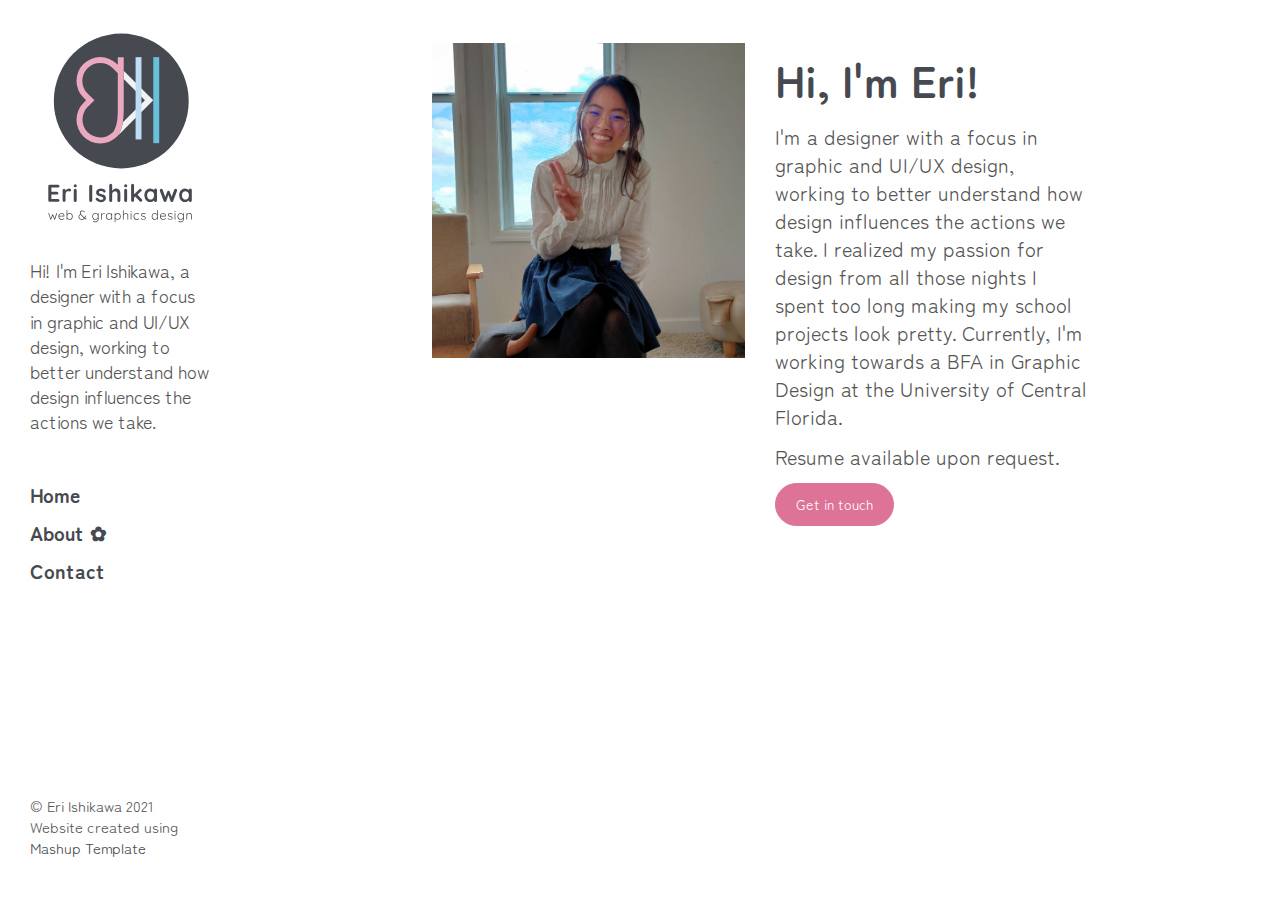
==== commit ff6c07e1: "Sp22 Update" ====
--- a/about.html
+++ b/about.html
@@ -39,17 +39,15 @@
     <div class="navbar-collapse" id="navbar-collapse">
       <div class="site-header hidden-xs">
           <a class="site-brand" href="./index.html" title="">
-            <img class="img-responsive site-logo" alt="" src="./assets/images/profilepic.png">
-            <br>
-            Eri Ishikawa
+            <img class="img-responsive site-logo" alt="" src="./assets/images/profilepic.svg">
           </a>
-        <p>Designer with a focus in graphic and UI/UX design, working to better understand how design influences the actions we take.</p>
+          <br>
+        <p style="font-size:18px">Hi! I'm Eri Ishikawa, a designer with a focus in graphic and UI/UX design, working to better understand how design influences the actions we take.</p>
       </div>
       <ul class="nav">
-        <li><a href="./index.html" title="">HOME</a></li>
-        <li><a href="./about.html" title="">ABOUT ✿</a></li>
-        <li><a href="./contact.html" title="">CONTACT</a></li>
-
+        <li><a href="./index.html" title=""><b>Home</b></a></li>
+        <li><a href="./about.html" title=""><b>About ✿</b></a></li>
+        <li><a href="./contact.html" title=""><b>Contact</b></a></li>
       </ul>
 
       <nav class="nav-footer">
@@ -64,7 +62,7 @@
             <i class="fa fa-twitter"></i>
           </a>
         </p> -->
-        <p>© Eri Ishikawa | Website created with <a href="http://www.mashup-template.com/">Mashup Template</a></p>
+        <p style="font-size:15px">© Eri Ishikawa 2021<br>Website created using <br><a href="http://www.mashup-template.com/">Mashup Template</a></p>
       </nav>
     </div>
   </nav>
@@ -74,6 +72,7 @@
 
 <div class="row">
   <div class="col-xs-12 col-md-6">
+    <br>
     <img class="img-responsive" alt="" src="./assets/images/aboutphoto.png">
   </div>
   <div class="col-xs-12 col-md-6">
--- a/main.82cfd66e.css
+++ b/main.82cfd66e.css
@@ -1,9 +1,9 @@
-@import url(https://fonts.googleapis.com/css?family=Cabin:400,700|Source+Sans+Pro:400,700);@import url(https://maxcdn.bootstrapcdn.com/font-awesome/4.7.0/css/font-awesome.min.css);/*!
+@import url('https://fonts.googleapis.com/css2?family=Zen+Antique+Soft&family=Zen+Maru+Gothic:wght@300;400;700&display=swap');@import url(https://maxcdn.bootstrapcdn.com/font-awesome/4.7.0/css/font-awesome.min.css);/*!
  * Bootstrap v3.3.7 (http://getbootstrap.com)
  * Copyright 2011-2016 Twitter, Inc.
  * Licensed under MIT (https://github.com/twbs/bootstrap/blob/master/LICENSE)
  */
 /*! normalize.css v3.0.3 | MIT License | github.com/necolas/normalize.css */html{font-family:sans-serif;-ms-text-size-adjust:100%;-webkit-text-size-adjust:100%}body{margin:0}article,aside,details,figcaption,figure,footer,header,hgroup,main,menu,nav,section,summary{display:block}audio,canvas,progress,video{display:inline-block;vertical-align:baseline}audio:not([controls]){display:none;height:0}[hidden],template{display:none}a{background-color:transparent}a:active,a:hover{outline:0}abbr[title]{border-bottom:1px dotted}b,strong{font-weight:700}dfn{font-style:italic}h1{font-size:2em;margin:.67em 0}mark{background:#ff0;color:#000}small{font-size:80%}sub,sup{font-size:75%;line-height:0;position:relative;vertical-align:baseline}sup{top:-.5em}sub{bottom:-.25em}img{border:0}svg:not(:root){overflow:hidden}figure{margin:1em 40px}hr{box-sizing:content-box;height:0}pre{overflow:auto}code,kbd,pre,samp{font-family:monospace,monospace;font-size:1em}button,input,optgroup,select,textarea{color:inherit;font:inherit;margin:0}button{overflow:visible}button,select{text-transform:none}button,html input[type=button],input[type=reset],input[type=submit]{-webkit-appearance:button;cursor:pointer}button[disabled],html input[disabled]{cursor:default}button::-moz-focus-inner,input::-moz-focus-inner{border:0;padding:0}input{line-height:normal}input[type=checkbox],input[type=radio]{box-sizing:border-box;padding:0}input[type=number]::-webkit-inner-spin-button,input[type=number]::-webkit-outer-spin-button{height:auto}input[type=search]{-webkit-appearance:textfield;box-sizing:content-box}input[type=search]::-webkit-search-cancel-button,input[type=search]::-webkit-search-decoration{-webkit-appearance:none}fieldset{border:1px solid silver;margin:0 2px;padding:.35em .625em .75em}textarea{overflow:auto}optgroup{font-weight:700}table{border-collapse:collapse;border-spacing:0}td,th{padding:0}
 
-/*! Source: https://github.com/h5bp/html5-boilerplate/blob/master/src/css/main.css */@media print{*,:after,:before{background:transparent!important;color:#000!important;box-shadow:none!important;text-shadow:none!important}a,a:visited{text-decoration:underline}a[href]:after{content:" (" attr(href) ")"}abbr[title]:after{content:" (" attr(title) ")"}a[href^="#"]:after,a[href^="javascript:"]:after{content:""}blockquote,pre{border:1px solid #999;page-break-inside:avoid}thead{display:table-header-group}img,tr{page-break-inside:avoid}img{max-width:100%!important}h2,h3,p{orphans:3;widows:3}h2,h3{page-break-after:avoid}.navbar{display:none}.btn>.caret,.dropup>.btn>.caret{border-top-color:#000!important}.label{border:1px solid #000}.table{border-collapse:collapse!important}.table td,.table th{background-color:#fff!important}.table-bordered td,.table-bordered th{border:1px solid #ddd!important}}*,:after,:before{-webkit-box-sizing:border-box;-moz-box-sizing:border-box;box-sizing:border-box}html{font-size:10px;-webkit-tap-highlight-color:transparent}body{font-family:Source Sans Pro,Helvetica,Arial,sans-serif;font-size:14px;line-height:1.78;color:#555;background-color:#fff}button,input,select,textarea{font-family:inherit;font-size:inherit;line-height:inherit}a{color:#ff6360;text-decoration:none}a:focus,a:hover{color:#ff1814;text-decoration:underline}a:focus{outline:5px auto -webkit-focus-ring-color;outline-offset:-2px}figure{margin:0}img{vertical-align:middle}.img-responsive{display:block;max-width:100%;height:auto}.img-rounded{border-radius:2px}.img-thumbnail{padding:4px;line-height:1.78;background-color:#fff;border:1px solid #ddd;border-radius:2px;-webkit-transition:all .2s ease-in-out;-o-transition:all .2s ease-in-out;transition:all .2s ease-in-out;display:inline-block;max-width:100%;height:auto}.img-circle{border-radius:50%}hr{margin-top:24px;margin-bottom:24px;border:0;border-top:1px solid #eee}.sr-only{position:absolute;width:1px;height:1px;margin:-1px;padding:0;overflow:hidden;clip:rect(0,0,0,0);border:0}.sr-only-focusable:active,.sr-only-focusable:focus{position:static;width:auto;height:auto;margin:0;overflow:visible;clip:auto}[role=button]{cursor:pointer}.h1,.h2,.h3,.h4,.h5,.h6,h1,h2,h3,h4,h5,h6{font-family:Cabin,Helvetica,Arial,sans-serif;font-weight:700;line-height:1.1;color:#000}.h1 .small,.h1 small,.h2 .small,.h2 small,.h3 .small,.h3 small,.h4 .small,.h4 small,.h5 .small,.h5 small,.h6 .small,.h6 small,h1 .small,h1 small,h2 .small,h2 small,h3 .small,h3 small,h4 .small,h4 small,h5 .small,h5 small,h6 .small,h6 small{font-weight:400;line-height:1;color:#777}.h1,.h2,.h3,h1,h2,h3{margin-top:40px;margin-bottom:20px}.h1 .small,.h1 small,.h2 .small,.h2 small,.h3 .small,.h3 small,h1 .small,h1 small,h2 .small,h2 small,h3 .small,h3 small{font-size:65%}.h4,.h5,.h6,h4,h5,h6{margin-top:12px;margin-bottom:12px}.h4 .small,.h4 small,.h5 .small,.h5 small,.h6 .small,.h6 small,h4 .small,h4 small,h5 .small,h5 small,h6 .small,h6 small{font-size:75%}.h1,h1{font-size:44px}.h2,h2{font-size:33px}.h3,h3{font-size:25px}.h4,h4{font-size:19px}.h5,h5{font-size:14px}.h6,h6{font-size:12px}p{margin:0 0 12px}.lead{margin-bottom:24px;font-size:16px;font-weight:300;line-height:1.4}@media (min-width:768px){.lead{font-size:21px}}.small,small{font-size:85%}.mark,mark{background-color:#fcf8e3;padding:.2em}.text-left{text-align:left}.text-right{text-align:right}.text-center{text-align:center}.text-justify{text-align:justify}.text-nowrap{white-space:nowrap}.text-lowercase{text-transform:lowercase}.initialism,.text-uppercase{text-transform:uppercase}.text-capitalize{text-transform:capitalize}.text-muted{color:#777}.text-primary{color:#ff6360}a.text-primary:focus,a.text-primary:hover{color:#ff312d}.text-success{color:#fff}a.text-success:focus,a.text-success:hover{color:#e6e6e6}.text-info{color:#31708f}a.text-info:focus,a.text-info:hover{color:#245269}.text-warning{color:#8a6d3b}a.text-warning:focus,a.text-warning:hover{color:#66512c}.text-danger{color:#fff}a.text-danger:focus,a.text-danger:hover{color:#e6e6e6}.bg-primary{color:#fff;background-color:#ff6360}a.bg-primary:focus,a.bg-primary:hover{background-color:#ff312d}.bg-success{background-color:#57ce6e}a.bg-success:focus,a.bg-success:hover{background-color:#37bb50}.bg-info{background-color:#d9edf7}a.bg-info:focus,a.bg-info:hover{background-color:#afd9ee}.bg-warning{background-color:#fcf8e3}a.bg-warning:focus,a.bg-warning:hover{background-color:#f7ecb5}.bg-danger{background-color:#ee624b}a.bg-danger:focus,a.bg-danger:hover{background-color:#ea391c}.page-header{padding-bottom:11px;margin:48px 0 24px;border-bottom:1px solid #eee}ol,ul{margin-top:0;margin-bottom:12px}ol ol,ol ul,ul ol,ul ul{margin-bottom:0}.list-inline,.list-unstyled{padding-left:0;list-style:none}.list-inline{margin-left:-5px}.list-inline>li{display:inline-block;padding-left:5px;padding-right:5px}dl{margin-top:0;margin-bottom:24px}dd,dt{line-height:1.78}dt{font-weight:700}dd{margin-left:0}.dl-horizontal dd:after,.dl-horizontal dd:before{content:" ";display:table}.dl-horizontal dd:after{clear:both}@media (min-width:768px){.dl-horizontal dt{float:left;width:160px;clear:left;text-align:right;overflow:hidden;text-overflow:ellipsis;white-space:nowrap}.dl-horizontal dd{margin-left:180px}}abbr[data-original-title],abbr[title]{cursor:help;border-bottom:1px dotted #777}.initialism{font-size:90%}blockquote{padding:12px 24px;margin:0 0 24px;font-size:17.5px;border-left:5px solid #eee}blockquote ol:last-child,blockquote p:last-child,blockquote ul:last-child{margin-bottom:0}blockquote .small,blockquote footer,blockquote small{display:block;font-size:80%;line-height:1.78;color:#777}blockquote .small:before,blockquote footer:before,blockquote small:before{content:"\2014   \A0"}.blockquote-reverse,blockquote.pull-right{padding-right:15px;padding-left:0;border-right:5px solid #eee;border-left:0;text-align:right}.blockquote-reverse .small:before,.blockquote-reverse footer:before,.blockquote-reverse small:before,blockquote.pull-right .small:before,blockquote.pull-right footer:before,blockquote.pull-right small:before{content:""}.blockquote-reverse .small:after,.blockquote-reverse footer:after,.blockquote-reverse small:after,blockquote.pull-right .small:after,blockquote.pull-right footer:after,blockquote.pull-right small:after{content:"\A0   \2014"}address{margin-bottom:24px;font-style:normal;line-height:1.78}code,kbd,pre,samp{font-family:Menlo,Monaco,Consolas,Courier New,monospace}code{color:#c7254e;background-color:#f9f2f4}code,kbd{padding:2px 4px;font-size:90%;border-radius:2px}kbd{color:#fff;background-color:#333;box-shadow:inset 0 -1px 0 rgba(0,0,0,.25)}kbd kbd{padding:0;font-size:100%;font-weight:700;box-shadow:none}pre{display:block;padding:11.5px;margin:0 0 12px;font-size:13px;line-height:1.78;word-break:break-all;word-wrap:break-word;color:#333;background-color:#f5f5f5;border:1px solid #ccc;border-radius:2px}pre code{padding:0;font-size:inherit;color:inherit;white-space:pre-wrap;background-color:transparent;border-radius:0}.pre-scrollable{max-height:340px;overflow-y:scroll}.container{margin-right:auto;margin-left:auto;padding-left:15px;padding-right:15px}.container:after,.container:before{content:" ";display:table}.container:after{clear:both}@media (min-width:768px){.container{width:750px}}@media (min-width:992px){.container{width:970px}}@media (min-width:1200px){.container{width:1170px}}.container-fluid{margin-right:auto;margin-left:auto;padding-left:15px;padding-right:15px}.container-fluid:after,.container-fluid:before{content:" ";display:table}.container-fluid:after{clear:both}.row{margin-left:-15px;margin-right:-15px}.row:after,.row:before{content:" ";display:table}.row:after{clear:both}.col-lg-1,.col-lg-2,.col-lg-3,.col-lg-4,.col-lg-5,.col-lg-6,.col-lg-7,.col-lg-8,.col-lg-9,.col-lg-10,.col-lg-11,.col-lg-12,.col-md-1,.col-md-2,.col-md-3,.col-md-4,.col-md-5,.col-md-6,.col-md-7,.col-md-8,.col-md-9,.col-md-10,.col-md-11,.col-md-12,.col-sm-1,.col-sm-2,.col-sm-3,.col-sm-4,.col-sm-5,.col-sm-6,.col-sm-7,.col-sm-8,.col-sm-9,.col-sm-10,.col-sm-11,.col-sm-12,.col-xs-1,.col-xs-2,.col-xs-3,.col-xs-4,.col-xs-5,.col-xs-6,.col-xs-7,.col-xs-8,.col-xs-9,.col-xs-10,.col-xs-11,.col-xs-12{position:relative;min-height:1px;padding-left:15px;padding-right:15px}.col-xs-1,.col-xs-2,.col-xs-3,.col-xs-4,.col-xs-5,.col-xs-6,.col-xs-7,.col-xs-8,.col-xs-9,.col-xs-10,.col-xs-11,.col-xs-12{float:left}.col-xs-1{width:8.33333%}.col-xs-2{width:16.66667%}.col-xs-3{width:25%}.col-xs-4{width:33.33333%}.col-xs-5{width:41.66667%}.col-xs-6{width:50%}.col-xs-7{width:58.33333%}.col-xs-8{width:66.66667%}.col-xs-9{width:75%}.col-xs-10{width:83.33333%}.col-xs-11{width:91.66667%}.col-xs-12{width:100%}.col-xs-pull-0{right:auto}.col-xs-pull-1{right:8.33333%}.col-xs-pull-2{right:16.66667%}.col-xs-pull-3{right:25%}.col-xs-pull-4{right:33.33333%}.col-xs-pull-5{right:41.66667%}.col-xs-pull-6{right:50%}.col-xs-pull-7{right:58.33333%}.col-xs-pull-8{right:66.66667%}.col-xs-pull-9{right:75%}.col-xs-pull-10{right:83.33333%}.col-xs-pull-11{right:91.66667%}.col-xs-pull-12{right:100%}.col-xs-push-0{left:auto}.col-xs-push-1{left:8.33333%}.col-xs-push-2{left:16.66667%}.col-xs-push-3{left:25%}.col-xs-push-4{left:33.33333%}.col-xs-push-5{left:41.66667%}.col-xs-push-6{left:50%}.col-xs-push-7{left:58.33333%}.col-xs-push-8{left:66.66667%}.col-xs-push-9{left:75%}.col-xs-push-10{left:83.33333%}.col-xs-push-11{left:91.66667%}.col-xs-push-12{left:100%}.col-xs-offset-0{margin-left:0}.col-xs-offset-1{margin-left:8.33333%}.col-xs-offset-2{margin-left:16.66667%}.col-xs-offset-3{margin-left:25%}.col-xs-offset-4{margin-left:33.33333%}.col-xs-offset-5{margin-left:41.66667%}.col-xs-offset-6{margin-left:50%}.col-xs-offset-7{margin-left:58.33333%}.col-xs-offset-8{margin-left:66.66667%}.col-xs-offset-9{margin-left:75%}.col-xs-offset-10{margin-left:83.33333%}.col-xs-offset-11{margin-left:91.66667%}.col-xs-offset-12{margin-left:100%}@media (min-width:768px){.col-sm-1,.col-sm-2,.col-sm-3,.col-sm-4,.col-sm-5,.col-sm-6,.col-sm-7,.col-sm-8,.col-sm-9,.col-sm-10,.col-sm-11,.col-sm-12{float:left}.col-sm-1{width:8.33333%}.col-sm-2{width:16.66667%}.col-sm-3{width:25%}.col-sm-4{width:33.33333%}.col-sm-5{width:41.66667%}.col-sm-6{width:50%}.col-sm-7{width:58.33333%}.col-sm-8{width:66.66667%}.col-sm-9{width:75%}.col-sm-10{width:83.33333%}.col-sm-11{width:91.66667%}.col-sm-12{width:100%}.col-sm-pull-0{right:auto}.col-sm-pull-1{right:8.33333%}.col-sm-pull-2{right:16.66667%}.col-sm-pull-3{right:25%}.col-sm-pull-4{right:33.33333%}.col-sm-pull-5{right:41.66667%}.col-sm-pull-6{right:50%}.col-sm-pull-7{right:58.33333%}.col-sm-pull-8{right:66.66667%}.col-sm-pull-9{right:75%}.col-sm-pull-10{right:83.33333%}.col-sm-pull-11{right:91.66667%}.col-sm-pull-12{right:100%}.col-sm-push-0{left:auto}.col-sm-push-1{left:8.33333%}.col-sm-push-2{left:16.66667%}.col-sm-push-3{left:25%}.col-sm-push-4{left:33.33333%}.col-sm-push-5{left:41.66667%}.col-sm-push-6{left:50%}.col-sm-push-7{left:58.33333%}.col-sm-push-8{left:66.66667%}.col-sm-push-9{left:75%}.col-sm-push-10{left:83.33333%}.col-sm-push-11{left:91.66667%}.col-sm-push-12{left:100%}.col-sm-offset-0{margin-left:0}.col-sm-offset-1{margin-left:8.33333%}.col-sm-offset-2{margin-left:16.66667%}.col-sm-offset-3{margin-left:25%}.col-sm-offset-4{margin-left:33.33333%}.col-sm-offset-5{margin-left:41.66667%}.col-sm-offset-6{margin-left:50%}.col-sm-offset-7{margin-left:58.33333%}.col-sm-offset-8{margin-left:66.66667%}.col-sm-offset-9{margin-left:75%}.col-sm-offset-10{margin-left:83.33333%}.col-sm-offset-11{margin-left:91.66667%}.col-sm-offset-12{margin-left:100%}}@media (min-width:992px){.col-md-1,.col-md-2,.col-md-3,.col-md-4,.col-md-5,.col-md-6,.col-md-7,.col-md-8,.col-md-9,.col-md-10,.col-md-11,.col-md-12{float:left}.col-md-1{width:8.33333%}.col-md-2{width:16.66667%}.col-md-3{width:25%}.col-md-4{width:33.33333%}.col-md-5{width:41.66667%}.col-md-6{width:50%}.col-md-7{width:58.33333%}.col-md-8{width:66.66667%}.col-md-9{width:75%}.col-md-10{width:83.33333%}.col-md-11{width:91.66667%}.col-md-12{width:100%}.col-md-pull-0{right:auto}.col-md-pull-1{right:8.33333%}.col-md-pull-2{right:16.66667%}.col-md-pull-3{right:25%}.col-md-pull-4{right:33.33333%}.col-md-pull-5{right:41.66667%}.col-md-pull-6{right:50%}.col-md-pull-7{right:58.33333%}.col-md-pull-8{right:66.66667%}.col-md-pull-9{right:75%}.col-md-pull-10{right:83.33333%}.col-md-pull-11{right:91.66667%}.col-md-pull-12{right:100%}.col-md-push-0{left:auto}.col-md-push-1{left:8.33333%}.col-md-push-2{left:16.66667%}.col-md-push-3{left:25%}.col-md-push-4{left:33.33333%}.col-md-push-5{left:41.66667%}.col-md-push-6{left:50%}.col-md-push-7{left:58.33333%}.col-md-push-8{left:66.66667%}.col-md-push-9{left:75%}.col-md-push-10{left:83.33333%}.col-md-push-11{left:91.66667%}.col-md-push-12{left:100%}.col-md-offset-0{margin-left:0}.col-md-offset-1{margin-left:8.33333%}.col-md-offset-2{margin-left:16.66667%}.col-md-offset-3{margin-left:25%}.col-md-offset-4{margin-left:33.33333%}.col-md-offset-5{margin-left:41.66667%}.col-md-offset-6{margin-left:50%}.col-md-offset-7{margin-left:58.33333%}.col-md-offset-8{margin-left:66.66667%}.col-md-offset-9{margin-left:75%}.col-md-offset-10{margin-left:83.33333%}.col-md-offset-11{margin-left:91.66667%}.col-md-offset-12{margin-left:100%}}@media (min-width:1200px){.col-lg-1,.col-lg-2,.col-lg-3,.col-lg-4,.col-lg-5,.col-lg-6,.col-lg-7,.col-lg-8,.col-lg-9,.col-lg-10,.col-lg-11,.col-lg-12{float:left}.col-lg-1{width:8.33333%}.col-lg-2{width:16.66667%}.col-lg-3{width:25%}.col-lg-4{width:33.33333%}.col-lg-5{width:41.66667%}.col-lg-6{width:50%}.col-lg-7{width:58.33333%}.col-lg-8{width:66.66667%}.col-lg-9{width:75%}.col-lg-10{width:83.33333%}.col-lg-11{width:91.66667%}.col-lg-12{width:100%}.col-lg-pull-0{right:auto}.col-lg-pull-1{right:8.33333%}.col-lg-pull-2{right:16.66667%}.col-lg-pull-3{right:25%}.col-lg-pull-4{right:33.33333%}.col-lg-pull-5{right:41.66667%}.col-lg-pull-6{right:50%}.col-lg-pull-7{right:58.33333%}.col-lg-pull-8{right:66.66667%}.col-lg-pull-9{right:75%}.col-lg-pull-10{right:83.33333%}.col-lg-pull-11{right:91.66667%}.col-lg-pull-12{right:100%}.col-lg-push-0{left:auto}.col-lg-push-1{left:8.33333%}.col-lg-push-2{left:16.66667%}.col-lg-push-3{left:25%}.col-lg-push-4{left:33.33333%}.col-lg-push-5{left:41.66667%}.col-lg-push-6{left:50%}.col-lg-push-7{left:58.33333%}.col-lg-push-8{left:66.66667%}.col-lg-push-9{left:75%}.col-lg-push-10{left:83.33333%}.col-lg-push-11{left:91.66667%}.col-lg-push-12{left:100%}.col-lg-offset-0{margin-left:0}.col-lg-offset-1{margin-left:8.33333%}.col-lg-offset-2{margin-left:16.66667%}.col-lg-offset-3{margin-left:25%}.col-lg-offset-4{margin-left:33.33333%}.col-lg-offset-5{margin-left:41.66667%}.col-lg-offset-6{margin-left:50%}.col-lg-offset-7{margin-left:58.33333%}.col-lg-offset-8{margin-left:66.66667%}.col-lg-offset-9{margin-left:75%}.col-lg-offset-10{margin-left:83.33333%}.col-lg-offset-11{margin-left:91.66667%}.col-lg-offset-12{margin-left:100%}}table{background-color:transparent}caption{padding-top:8px;padding-bottom:8px;color:#777}caption,th{text-align:left}.table{width:100%;max-width:100%;margin-bottom:24px}.table>tbody>tr>td,.table>tbody>tr>th,.table>tfoot>tr>td,.table>tfoot>tr>th,.table>thead>tr>td,.table>thead>tr>th{padding:8px;line-height:1.78;vertical-align:top;border-top:1px solid #ddd}.table>thead>tr>th{vertical-align:bottom;border-bottom:2px solid #ddd}.table>caption+thead>tr:first-child>td,.table>caption+thead>tr:first-child>th,.table>colgroup+thead>tr:first-child>td,.table>colgroup+thead>tr:first-child>th,.table>thead:first-child>tr:first-child>td,.table>thead:first-child>tr:first-child>th{border-top:0}.table>tbody+tbody{border-top:2px solid #ddd}.table .table{background-color:#fff}.table-condensed>tbody>tr>td,.table-condensed>tbody>tr>th,.table-condensed>tfoot>tr>td,.table-condensed>tfoot>tr>th,.table-condensed>thead>tr>td,.table-condensed>thead>tr>th{padding:5px}.table-bordered,.table-bordered>tbody>tr>td,.table-bordered>tbody>tr>th,.table-bordered>tfoot>tr>td,.table-bordered>tfoot>tr>th,.table-bordered>thead>tr>td,.table-bordered>thead>tr>th{border:1px solid #ddd}.table-bordered>thead>tr>td,.table-bordered>thead>tr>th{border-bottom-width:2px}.table-striped>tbody>tr:nth-of-type(odd){background-color:#f9f9f9}.table-hover>tbody>tr:hover{background-color:#f5f5f5}table col[class*=col-]{position:static;float:none;display:table-column}table td[class*=col-],table th[class*=col-]{position:static;float:none;display:table-cell}.table>tbody>tr.active>td,.table>tbody>tr.active>th,.table>tbody>tr>td.active,.table>tbody>tr>th.active,.table>tfoot>tr.active>td,.table>tfoot>tr.active>th,.table>tfoot>tr>td.active,.table>tfoot>tr>th.active,.table>thead>tr.active>td,.table>thead>tr.active>th,.table>thead>tr>td.active,.table>thead>tr>th.active{background-color:#f5f5f5}.table-hover>tbody>tr.active:hover>td,.table-hover>tbody>tr.active:hover>th,.table-hover>tbody>tr:hover>.active,.table-hover>tbody>tr>td.active:hover,.table-hover>tbody>tr>th.active:hover{background-color:#e8e8e8}.table>tbody>tr.success>td,.table>tbody>tr.success>th,.table>tbody>tr>td.success,.table>tbody>tr>th.success,.table>tfoot>tr.success>td,.table>tfoot>tr.success>th,.table>tfoot>tr>td.success,.table>tfoot>tr>th.success,.table>thead>tr.success>td,.table>thead>tr.success>th,.table>thead>tr>td.success,.table>thead>tr>th.success{background-color:#57ce6e}.table-hover>tbody>tr.success:hover>td,.table-hover>tbody>tr.success:hover>th,.table-hover>tbody>tr:hover>.success,.table-hover>tbody>tr>td.success:hover,.table-hover>tbody>tr>th.success:hover{background-color:#43c85d}.table>tbody>tr.info>td,.table>tbody>tr.info>th,.table>tbody>tr>td.info,.table>tbody>tr>th.info,.table>tfoot>tr.info>td,.table>tfoot>tr.info>th,.table>tfoot>tr>td.info,.table>tfoot>tr>th.info,.table>thead>tr.info>td,.table>thead>tr.info>th,.table>thead>tr>td.info,.table>thead>tr>th.info{background-color:#d9edf7}.table-hover>tbody>tr.info:hover>td,.table-hover>tbody>tr.info:hover>th,.table-hover>tbody>tr:hover>.info,.table-hover>tbody>tr>td.info:hover,.table-hover>tbody>tr>th.info:hover{background-color:#c4e3f3}.table>tbody>tr.warning>td,.table>tbody>tr.warning>th,.table>tbody>tr>td.warning,.table>tbody>tr>th.warning,.table>tfoot>tr.warning>td,.table>tfoot>tr.warning>th,.table>tfoot>tr>td.warning,.table>tfoot>tr>th.warning,.table>thead>tr.warning>td,.table>thead>tr.warning>th,.table>thead>tr>td.warning,.table>thead>tr>th.warning{background-color:#fcf8e3}.table-hover>tbody>tr.warning:hover>td,.table-hover>tbody>tr.warning:hover>th,.table-hover>tbody>tr:hover>.warning,.table-hover>tbody>tr>td.warning:hover,.table-hover>tbody>tr>th.warning:hover{background-color:#faf2cc}.table>tbody>tr.danger>td,.table>tbody>tr.danger>th,.table>tbody>tr>td.danger,.table>tbody>tr>th.danger,.table>tfoot>tr.danger>td,.table>tfoot>tr.danger>th,.table>tfoot>tr>td.danger,.table>tfoot>tr>th.danger,.table>thead>tr.danger>td,.table>thead>tr.danger>th,.table>thead>tr>td.danger,.table>thead>tr>th.danger{background-color:#ee624b}.table-hover>tbody>tr.danger:hover>td,.table-hover>tbody>tr.danger:hover>th,.table-hover>tbody>tr:hover>.danger,.table-hover>tbody>tr>td.danger:hover,.table-hover>tbody>tr>th.danger:hover{background-color:#ec4e34}.table-responsive{overflow-x:auto;min-height:.01%}@media screen and (max-width:767px){.table-responsive{width:100%;margin-bottom:18px;overflow-y:hidden;-ms-overflow-style:-ms-autohiding-scrollbar;border:1px solid #ddd}.table-responsive>.table{margin-bottom:0}.table-responsive>.table>tbody>tr>td,.table-responsive>.table>tbody>tr>th,.table-responsive>.table>tfoot>tr>td,.table-responsive>.table>tfoot>tr>th,.table-responsive>.table>thead>tr>td,.table-responsive>.table>thead>tr>th{white-space:nowrap}.table-responsive>.table-bordered{border:0}.table-responsive>.table-bordered>tbody>tr>td:first-child,.table-responsive>.table-bordered>tbody>tr>th:first-child,.table-responsive>.table-bordered>tfoot>tr>td:first-child,.table-responsive>.table-bordered>tfoot>tr>th:first-child,.table-responsive>.table-bordered>thead>tr>td:first-child,.table-responsive>.table-bordered>thead>tr>th:first-child{border-left:0}.table-responsive>.table-bordered>tbody>tr>td:last-child,.table-responsive>.table-bordered>tbody>tr>th:last-child,.table-responsive>.table-bordered>tfoot>tr>td:last-child,.table-responsive>.table-bordered>tfoot>tr>th:last-child,.table-responsive>.table-bordered>thead>tr>td:last-child,.table-responsive>.table-bordered>thead>tr>th:last-child{border-right:0}.table-responsive>.table-bordered>tbody>tr:last-child>td,.table-responsive>.table-bordered>tbody>tr:last-child>th,.table-responsive>.table-bordered>tfoot>tr:last-child>td,.table-responsive>.table-bordered>tfoot>tr:last-child>th{border-bottom:0}}fieldset{margin:0;min-width:0}fieldset,legend{padding:0;border:0}legend{display:block;width:100%;margin-bottom:24px;font-size:21px;line-height:inherit;color:#333;border-bottom:1px solid #e5e5e5}label{display:inline-block;max-width:100%;margin-bottom:5px;font-weight:700}input[type=search]{-webkit-box-sizing:border-box;-moz-box-sizing:border-box;box-sizing:border-box}input[type=checkbox],input[type=radio]{margin:4px 0 0;margin-top:1px\9;line-height:normal}input[type=file]{display:block}input[type=range]{display:block;width:100%}select[multiple],select[size]{height:auto}input[type=checkbox]:focus,input[type=file]:focus,input[type=radio]:focus{outline:5px auto -webkit-focus-ring-color;outline-offset:-2px}output{padding-top:9px}.form-control,output{display:block;font-size:14px;line-height:1.78;color:#555}.form-control{width:100%;height:40px;padding:8px 20px;background-color:#fff;background-image:none;border:1px solid #000;border-radius:2px;-webkit-box-shadow:inset 0 1px 1px rgba(0,0,0,.075);box-shadow:inset 0 1px 1px rgba(0,0,0,.075);-webkit-transition:border-color .15s ease-in-out,box-shadow .15s ease-in-out;-o-transition:border-color ease-in-out .15s,box-shadow ease-in-out .15s;transition:border-color .15s ease-in-out,box-shadow .15s ease-in-out}.form-control:focus{border-color:#66afe9;-webkit-box-shadow:inset 0 1px 1px rgba(0,0,0,.075),0 0 8px rgba(102,175,233,.6);box-shadow:inset 0 1px 1px rgba(0,0,0,.075),0 0 8px rgba(102,175,233,.6)}.form-control::-moz-placeholder{color:#999;opacity:1}.form-control:-ms-input-placeholder{color:#999}.form-control::-webkit-input-placeholder{color:#999}.form-control::-ms-expand{border:0;background-color:transparent}.form-control[disabled],.form-control[readonly],fieldset[disabled] .form-control{background-color:#eee;opacity:1}.form-control[disabled],fieldset[disabled] .form-control{cursor:not-allowed}textarea.form-control{height:auto}input[type=search]{-webkit-appearance:none}@media screen and (-webkit-min-device-pixel-ratio:0){input[type=date].form-control,input[type=datetime-local].form-control,input[type=month].form-control,input[type=time].form-control{line-height:40px}.input-group-sm>.input-group-btn>input[type=date].btn,.input-group-sm>.input-group-btn>input[type=datetime-local].btn,.input-group-sm>.input-group-btn>input[type=month].btn,.input-group-sm>.input-group-btn>input[type=time].btn,.input-group-sm>input[type=date].form-control,.input-group-sm>input[type=date].input-group-addon,.input-group-sm>input[type=datetime-local].form-control,.input-group-sm>input[type=datetime-local].input-group-addon,.input-group-sm>input[type=month].form-control,.input-group-sm>input[type=month].input-group-addon,.input-group-sm>input[type=time].form-control,.input-group-sm>input[type=time].input-group-addon,.input-group-sm input[type=date],.input-group-sm input[type=datetime-local],.input-group-sm input[type=month],.input-group-sm input[type=time],input[type=date].input-sm,input[type=datetime-local].input-sm,input[type=month].input-sm,input[type=time].input-sm{line-height:30px}.input-group-lg>.input-group-btn>input[type=date].btn,.input-group-lg>.input-group-btn>input[type=datetime-local].btn,.input-group-lg>.input-group-btn>input[type=month].btn,.input-group-lg>.input-group-btn>input[type=time].btn,.input-group-lg>input[type=date].form-control,.input-group-lg>input[type=date].input-group-addon,.input-group-lg>input[type=datetime-local].form-control,.input-group-lg>input[type=datetime-local].input-group-addon,.input-group-lg>input[type=month].form-control,.input-group-lg>input[type=month].input-group-addon,.input-group-lg>input[type=time].form-control,.input-group-lg>input[type=time].input-group-addon,.input-group-lg input[type=date],.input-group-lg input[type=datetime-local],.input-group-lg input[type=month],.input-group-lg input[type=time],input[type=date].input-lg,input[type=datetime-local].input-lg,input[type=month].input-lg,input[type=time].input-lg{line-height:46px}}.form-group{margin-bottom:15px}.checkbox,.radio{position:relative;display:block;margin-top:10px;margin-bottom:10px}.checkbox label,.radio label{min-height:24px;padding-left:20px;margin-bottom:0;font-weight:400;cursor:pointer}.checkbox-inline input[type=checkbox],.checkbox input[type=checkbox],.radio-inline input[type=radio],.radio input[type=radio]{position:absolute;margin-left:-20px;margin-top:4px\9}.checkbox+.checkbox,.radio+.radio{margin-top:-5px}.checkbox-inline,.radio-inline{position:relative;display:inline-block;padding-left:20px;margin-bottom:0;vertical-align:middle;font-weight:400;cursor:pointer}.checkbox-inline+.checkbox-inline,.radio-inline+.radio-inline{margin-top:0;margin-left:10px}.checkbox-inline.disabled,.checkbox.disabled label,.radio-inline.disabled,.radio.disabled label,fieldset[disabled] .checkbox-inline,fieldset[disabled] .checkbox label,fieldset[disabled] .radio-inline,fieldset[disabled] .radio label,fieldset[disabled] input[type=checkbox],fieldset[disabled] input[type=radio],input[type=checkbox].disabled,input[type=checkbox][disabled],input[type=radio].disabled,input[type=radio][disabled]{cursor:not-allowed}.form-control-static{padding-top:9px;padding-bottom:9px;margin-bottom:0;min-height:38px}.form-control-static.input-lg,.form-control-static.input-sm,.input-group-lg>.form-control-static.form-control,.input-group-lg>.form-control-static.input-group-addon,.input-group-lg>.input-group-btn>.form-control-static.btn,.input-group-sm>.form-control-static.form-control,.input-group-sm>.form-control-static.input-group-addon,.input-group-sm>.input-group-btn>.form-control-static.btn{padding-left:0;padding-right:0}.input-group-sm>.form-control,.input-group-sm>.input-group-addon,.input-group-sm>.input-group-btn>.btn,.input-sm{height:30px;padding:5px 14px;font-size:12px;line-height:1.5;border-radius:2px}.input-group-sm>.input-group-btn>select.btn,.input-group-sm>select.form-control,.input-group-sm>select.input-group-addon,select.input-sm{height:30px;line-height:30px}.input-group-sm>.input-group-btn>select[multiple].btn,.input-group-sm>.input-group-btn>textarea.btn,.input-group-sm>select[multiple].form-control,.input-group-sm>select[multiple].input-group-addon,.input-group-sm>textarea.form-control,.input-group-sm>textarea.input-group-addon,select[multiple].input-sm,textarea.input-sm{height:auto}.form-group-sm .form-control{height:30px;padding:5px 14px;font-size:12px;line-height:1.5;border-radius:2px}.form-group-sm select.form-control{height:30px;line-height:30px}.form-group-sm select[multiple].form-control,.form-group-sm textarea.form-control{height:auto}.form-group-sm .form-control-static{height:30px;min-height:36px;padding:6px 14px;font-size:12px;line-height:1.5}.input-group-lg>.form-control,.input-group-lg>.input-group-addon,.input-group-lg>.input-group-btn>.btn,.input-lg{height:46px;padding:10px 24px;font-size:18px;line-height:1.33333;border-radius:2px}.input-group-lg>.input-group-btn>select.btn,.input-group-lg>select.form-control,.input-group-lg>select.input-group-addon,select.input-lg{height:46px;line-height:46px}.input-group-lg>.input-group-btn>select[multiple].btn,.input-group-lg>.input-group-btn>textarea.btn,.input-group-lg>select[multiple].form-control,.input-group-lg>select[multiple].input-group-addon,.input-group-lg>textarea.form-control,.input-group-lg>textarea.input-group-addon,select[multiple].input-lg,textarea.input-lg{height:auto}.form-group-lg .form-control{height:46px;padding:10px 24px;font-size:18px;line-height:1.33333;border-radius:2px}.form-group-lg select.form-control{height:46px;line-height:46px}.form-group-lg select[multiple].form-control,.form-group-lg textarea.form-control{height:auto}.form-group-lg .form-control-static{height:46px;min-height:42px;padding:11px 24px;font-size:18px;line-height:1.33333}.has-feedback{position:relative}.has-feedback .form-control{padding-right:50px}.form-control-feedback{position:absolute;top:0;right:0;z-index:2;display:block;width:40px;height:40px;line-height:40px;text-align:center;pointer-events:none}.form-group-lg .form-control+.form-control-feedback,.input-group-lg+.form-control-feedback,.input-group-lg>.form-control+.form-control-feedback,.input-group-lg>.input-group-addon+.form-control-feedback,.input-group-lg>.input-group-btn>.btn+.form-control-feedback,.input-lg+.form-control-feedback{width:46px;height:46px;line-height:46px}.form-group-sm .form-control+.form-control-feedback,.input-group-sm+.form-control-feedback,.input-group-sm>.form-control+.form-control-feedback,.input-group-sm>.input-group-addon+.form-control-feedback,.input-group-sm>.input-group-btn>.btn+.form-control-feedback,.input-sm+.form-control-feedback{width:30px;height:30px;line-height:30px}.has-success .checkbox,.has-success .checkbox-inline,.has-success.checkbox-inline label,.has-success.checkbox label,.has-success .control-label,.has-success .help-block,.has-success .radio,.has-success .radio-inline,.has-success.radio-inline label,.has-success.radio label{color:#fff}.has-success .form-control{border-color:#fff;-webkit-box-shadow:inset 0 1px 1px rgba(0,0,0,.075);box-shadow:inset 0 1px 1px rgba(0,0,0,.075)}.has-success .form-control:focus{border-color:#e6e6e6;-webkit-box-shadow:inset 0 1px 1px rgba(0,0,0,.075),0 0 6px #fff;box-shadow:inset 0 1px 1px rgba(0,0,0,.075),0 0 6px #fff}.has-success .input-group-addon{color:#fff;border-color:#fff;background-color:#57ce6e}.has-success .form-control-feedback{color:#fff}.has-warning .checkbox,.has-warning .checkbox-inline,.has-warning.checkbox-inline label,.has-warning.checkbox label,.has-warning .control-label,.has-warning .help-block,.has-warning .radio,.has-warning .radio-inline,.has-warning.radio-inline label,.has-warning.radio label{color:#8a6d3b}.has-warning .form-control{border-color:#8a6d3b;-webkit-box-shadow:inset 0 1px 1px rgba(0,0,0,.075);box-shadow:inset 0 1px 1px rgba(0,0,0,.075)}.has-warning .form-control:focus{border-color:#66512c;-webkit-box-shadow:inset 0 1px 1px rgba(0,0,0,.075),0 0 6px #c0a16b;box-shadow:inset 0 1px 1px rgba(0,0,0,.075),0 0 6px #c0a16b}.has-warning .input-group-addon{color:#8a6d3b;border-color:#8a6d3b;background-color:#fcf8e3}.has-warning .form-control-feedback{color:#8a6d3b}.has-error .checkbox,.has-error .checkbox-inline,.has-error.checkbox-inline label,.has-error.checkbox label,.has-error .control-label,.has-error .help-block,.has-error .radio,.has-error .radio-inline,.has-error.radio-inline label,.has-error.radio label{color:#fff}.has-error .form-control{border-color:#fff;-webkit-box-shadow:inset 0 1px 1px rgba(0,0,0,.075);box-shadow:inset 0 1px 1px rgba(0,0,0,.075)}.has-error .form-control:focus{border-color:#e6e6e6;-webkit-box-shadow:inset 0 1px 1px rgba(0,0,0,.075),0 0 6px #fff;box-shadow:inset 0 1px 1px rgba(0,0,0,.075),0 0 6px #fff}.has-error .input-group-addon{color:#fff;border-color:#fff;background-color:#ee624b}.has-error .form-control-feedback{color:#fff}.has-feedback label~.form-control-feedback{top:29px}.has-feedback label.sr-only~.form-control-feedback{top:0}.help-block{display:block;margin-top:5px;margin-bottom:10px;color:#959595}@media (min-width:768px){.form-inline .form-group{display:inline-block;margin-bottom:0;vertical-align:middle}.form-inline .form-control{display:inline-block;width:auto;vertical-align:middle}.form-inline .form-control-static{display:inline-block}.form-inline .input-group{display:inline-table;vertical-align:middle}.form-inline .input-group .form-control,.form-inline .input-group .input-group-addon,.form-inline .input-group .input-group-btn{width:auto}.form-inline .input-group>.form-control{width:100%}.form-inline .control-label{margin-bottom:0;vertical-align:middle}.form-inline .checkbox,.form-inline .radio{display:inline-block;margin-top:0;margin-bottom:0;vertical-align:middle}.form-inline .checkbox label,.form-inline .radio label{padding-left:0}.form-inline .checkbox input[type=checkbox],.form-inline .radio input[type=radio]{position:relative;margin-left:0}.form-inline .has-feedback .form-control-feedback{top:0}}.form-horizontal .checkbox,.form-horizontal .checkbox-inline,.form-horizontal .radio,.form-horizontal .radio-inline{margin-top:0;margin-bottom:0;padding-top:9px}.form-horizontal .checkbox,.form-horizontal .radio{min-height:33px}.form-horizontal .form-group{margin-left:-15px;margin-right:-15px}.form-horizontal .form-group:after,.form-horizontal .form-group:before{content:" ";display:table}.form-horizontal .form-group:after{clear:both}@media (min-width:768px){.form-horizontal .control-label{text-align:right;margin-bottom:0;padding-top:9px}}.form-horizontal .has-feedback .form-control-feedback{right:15px}@media (min-width:768px){.form-horizontal .form-group-lg .control-label{padding-top:11px;font-size:18px}}@media (min-width:768px){.form-horizontal .form-group-sm .control-label{padding-top:6px;font-size:12px}}.btn{display:inline-block;margin-bottom:0;font-weight:400;text-align:center;vertical-align:middle;touch-action:manipulation;cursor:pointer;background-image:none;border:1px solid transparent;white-space:nowrap;padding:8px 20px;font-size:14px;line-height:1.78;border-radius:50px;-webkit-user-select:none;-moz-user-select:none;-ms-user-select:none;user-select:none}.btn.active.focus,.btn.active:focus,.btn.focus,.btn:active.focus,.btn:active:focus,.btn:focus{outline:5px auto -webkit-focus-ring-color;outline-offset:-2px}.btn.focus,.btn:focus,.btn:hover{color:#333;text-decoration:none}.btn.active,.btn:active{outline:0;background-image:none;-webkit-box-shadow:inset 0 3px 5px rgba(0,0,0,.125);box-shadow:inset 0 3px 5px rgba(0,0,0,.125)}.btn.disabled,.btn[disabled],fieldset[disabled] .btn{cursor:not-allowed;opacity:.65;filter:alpha(opacity=65);-webkit-box-shadow:none;box-shadow:none}a.btn.disabled,fieldset[disabled] a.btn{pointer-events:none}.btn-default{color:#333;background-color:#fff;border-color:#333}.btn-default.focus,.btn-default:focus{color:#333;background-color:#e6e6e6;border-color:#000}.btn-default.active,.btn-default:active,.btn-default:hover,.open>.btn-default.dropdown-toggle{color:#333;background-color:#e6e6e6;border-color:#141414}.btn-default.active.focus,.btn-default.active:focus,.btn-default.active:hover,.btn-default:active.focus,.btn-default:active:focus,.btn-default:active:hover,.open>.btn-default.dropdown-toggle.focus,.open>.btn-default.dropdown-toggle:focus,.open>.btn-default.dropdown-toggle:hover{color:#333;background-color:#d4d4d4;border-color:#000}.btn-default.active,.btn-default:active,.open>.btn-default.dropdown-toggle{background-image:none}.btn-default.disabled.focus,.btn-default.disabled:focus,.btn-default.disabled:hover,.btn-default[disabled].focus,.btn-default[disabled]:focus,.btn-default[disabled]:hover,fieldset[disabled] .btn-default.focus,fieldset[disabled] .btn-default:focus,fieldset[disabled] .btn-default:hover{background-color:#fff;border-color:#333}.btn-default .badge{color:#fff;background-color:#333}.btn-primary{color:#fff;background-color:#ff6360;border-color:#ff6360}.btn-primary.focus,.btn-primary:focus{color:#fff;background-color:#ff312d;border-color:#e00400}.btn-primary.active,.btn-primary:active,.btn-primary:hover,.open>.btn-primary.dropdown-toggle{color:#fff;background-color:#ff312d;border-color:#ff2723}.btn-primary.active.focus,.btn-primary.active:focus,.btn-primary.active:hover,.btn-primary:active.focus,.btn-primary:active:focus,.btn-primary:active:hover,.open>.btn-primary.dropdown-toggle.focus,.open>.btn-primary.dropdown-toggle:focus,.open>.btn-primary.dropdown-toggle:hover{color:#fff;background-color:#ff0e09;border-color:#e00400}.btn-primary.active,.btn-primary:active,.open>.btn-primary.dropdown-toggle{background-image:none}.btn-primary.disabled.focus,.btn-primary.disabled:focus,.btn-primary.disabled:hover,.btn-primary[disabled].focus,.btn-primary[disabled]:focus,.btn-primary[disabled]:hover,fieldset[disabled] .btn-primary.focus,fieldset[disabled] .btn-primary:focus,fieldset[disabled] .btn-primary:hover{background-color:#ff6360;border-color:#ff6360}.btn-primary .badge{color:#ff6360;background-color:#fff}.btn-success{color:#fff;background-color:#5cb85c;border-color:#5cb85c}.btn-success.focus,.btn-success:focus{color:#fff;background-color:#449d44;border-color:#2d672d}.btn-success.active,.btn-success:active,.btn-success:hover,.open>.btn-success.dropdown-toggle{color:#fff;background-color:#449d44;border-color:#419641}.btn-success.active.focus,.btn-success.active:focus,.btn-success.active:hover,.btn-success:active.focus,.btn-success:active:focus,.btn-success:active:hover,.open>.btn-success.dropdown-toggle.focus,.open>.btn-success.dropdown-toggle:focus,.open>.btn-success.dropdown-toggle:hover{color:#fff;background-color:#398439;border-color:#2d672d}.btn-success.active,.btn-success:active,.open>.btn-success.dropdown-toggle{background-image:none}.btn-success.disabled.focus,.btn-success.disabled:focus,.btn-success.disabled:hover,.btn-success[disabled].focus,.btn-success[disabled]:focus,.btn-success[disabled]:hover,fieldset[disabled] .btn-success.focus,fieldset[disabled] .btn-success:focus,fieldset[disabled] .btn-success:hover{background-color:#5cb85c;border-color:#5cb85c}.btn-success .badge{color:#5cb85c;background-color:#fff}.btn-info{color:#fff;background-color:#f8bb56;border-color:#f8bb56}.btn-info.focus,.btn-info:focus{color:#fff;background-color:#f6a725;border-color:#c67f08}.btn-info.active,.btn-info:active,.btn-info:hover,.open>.btn-info.dropdown-toggle{color:#fff;background-color:#f6a725;border-color:#f6a31b}.btn-info.active.focus,.btn-info.active:focus,.btn-info.active:hover,.btn-info:active.focus,.btn-info:active:focus,.btn-info:active:hover,.open>.btn-info.dropdown-toggle.focus,.open>.btn-info.dropdown-toggle:focus,.open>.btn-info.dropdown-toggle:hover{color:#fff;background-color:#ed980a;border-color:#c67f08}.btn-info.active,.btn-info:active,.open>.btn-info.dropdown-toggle{background-image:none}.btn-info.disabled.focus,.btn-info.disabled:focus,.btn-info.disabled:hover,.btn-info[disabled].focus,.btn-info[disabled]:focus,.btn-info[disabled]:hover,fieldset[disabled] .btn-info.focus,fieldset[disabled] .btn-info:focus,fieldset[disabled] .btn-info:hover{background-color:#f8bb56;border-color:#f8bb56}.btn-info .badge{color:#f8bb56;background-color:#fff}.btn-warning{color:#fff;background-color:#f0ad4e;border-color:#f0ad4e}.btn-warning.focus,.btn-warning:focus{color:#fff;background-color:#ec971f;border-color:#b06d0f}.btn-warning.active,.btn-warning:active,.btn-warning:hover,.open>.btn-warning.dropdown-toggle{color:#fff;background-color:#ec971f;border-color:#eb9316}.btn-warning.active.focus,.btn-warning.active:focus,.btn-warning.active:hover,.btn-warning:active.focus,.btn-warning:active:focus,.btn-warning:active:hover,.open>.btn-warning.dropdown-toggle.focus,.open>.btn-warning.dropdown-toggle:focus,.open>.btn-warning.dropdown-toggle:hover{color:#fff;background-color:#d58512;border-color:#b06d0f}.btn-warning.active,.btn-warning:active,.open>.btn-warning.dropdown-toggle{background-image:none}.btn-warning.disabled.focus,.btn-warning.disabled:focus,.btn-warning.disabled:hover,.btn-warning[disabled].focus,.btn-warning[disabled]:focus,.btn-warning[disabled]:hover,fieldset[disabled] .btn-warning.focus,fieldset[disabled] .btn-warning:focus,fieldset[disabled] .btn-warning:hover{background-color:#f0ad4e;border-color:#f0ad4e}.btn-warning .badge{color:#f0ad4e;background-color:#fff}.btn-danger{color:#fff;background-color:#d9534f;border-color:#d9534f}.btn-danger.focus,.btn-danger:focus{color:#fff;background-color:#c9302c;border-color:#8b211e}.btn-danger.active,.btn-danger:active,.btn-danger:hover,.open>.btn-danger.dropdown-toggle{color:#fff;background-color:#c9302c;border-color:#c12e2a}.btn-danger.active.focus,.btn-danger.active:focus,.btn-danger.active:hover,.btn-danger:active.focus,.btn-danger:active:focus,.btn-danger:active:hover,.open>.btn-danger.dropdown-toggle.focus,.open>.btn-danger.dropdown-toggle:focus,.open>.btn-danger.dropdown-toggle:hover{color:#fff;background-color:#ac2925;border-color:#8b211e}.btn-danger.active,.btn-danger:active,.open>.btn-danger.dropdown-toggle{background-image:none}.btn-danger.disabled.focus,.btn-danger.disabled:focus,.btn-danger.disabled:hover,.btn-danger[disabled].focus,.btn-danger[disabled]:focus,.btn-danger[disabled]:hover,fieldset[disabled] .btn-danger.focus,fieldset[disabled] .btn-danger:focus,fieldset[disabled] .btn-danger:hover{background-color:#d9534f;border-color:#d9534f}.btn-danger .badge{color:#d9534f;background-color:#fff}.btn-link{color:#ff6360;font-weight:400;border-radius:0}.btn-link,.btn-link.active,.btn-link:active,.btn-link[disabled],fieldset[disabled] .btn-link{background-color:transparent;-webkit-box-shadow:none;box-shadow:none}.btn-link,.btn-link:active,.btn-link:focus,.btn-link:hover{border-color:transparent}.btn-link:focus,.btn-link:hover{color:#ff1814;text-decoration:underline;background-color:transparent}.btn-link[disabled]:focus,.btn-link[disabled]:hover,fieldset[disabled] .btn-link:focus,fieldset[disabled] .btn-link:hover{color:#777;text-decoration:none}.btn-group-lg>.btn,.btn-lg{padding:10px 24px;font-size:18px;line-height:1.33333;border-radius:50px}.btn-group-sm>.btn,.btn-sm{padding:5px 14px;font-size:12px;line-height:1.5;border-radius:50px}.btn-group-xs>.btn,.btn-xs{padding:1px 5px;font-size:12px;line-height:1.5;border-radius:50px}.btn-block{display:block;width:100%}.btn-block+.btn-block{margin-top:5px}input[type=button].btn-block,input[type=reset].btn-block,input[type=submit].btn-block{width:100%}.fade{opacity:0;-webkit-transition:opacity .15s linear;-o-transition:opacity .15s linear;transition:opacity .15s linear}.fade.in{opacity:1}.collapse{display:none}.collapse.in{display:block}tr.collapse.in{display:table-row}tbody.collapse.in{display:table-row-group}.collapsing{position:relative;height:0;overflow:hidden;-webkit-transition-property:height,visibility;transition-property:height,visibility;-webkit-transition-duration:.35s;transition-duration:.35s;-webkit-transition-timing-function:ease;transition-timing-function:ease}.caret{display:inline-block;width:0;height:0;margin-left:2px;vertical-align:middle;border-top:4px dashed;border-top:4px solid\9;border-right:4px solid transparent;border-left:4px solid transparent}.dropdown,.dropup{position:relative}.dropdown-toggle:focus{outline:0}.dropdown-menu{position:absolute;top:100%;left:0;z-index:1000;display:none;float:left;min-width:160px;padding:5px 0;margin:2px 0 0;list-style:none;font-size:14px;text-align:left;background-color:#fff;border:1px solid #ccc;border:1px solid rgba(0,0,0,.15);border-radius:2px;-webkit-box-shadow:0 6px 12px rgba(0,0,0,.175);box-shadow:0 6px 12px rgba(0,0,0,.175);background-clip:padding-box}.dropdown-menu.pull-right{right:0;left:auto}.dropdown-menu .divider{height:1px;margin:11px 0;overflow:hidden;background-color:#e5e5e5}.dropdown-menu>li>a{display:block;padding:3px 20px;clear:both;font-weight:400;line-height:1.78;color:#333;white-space:nowrap}.dropdown-menu>li>a:focus,.dropdown-menu>li>a:hover{text-decoration:none;color:#262626;background-color:#f5f5f5}.dropdown-menu>.active>a,.dropdown-menu>.active>a:focus,.dropdown-menu>.active>a:hover{color:#fff;text-decoration:none;outline:0;background-color:#ff6360}.dropdown-menu>.disabled>a,.dropdown-menu>.disabled>a:focus,.dropdown-menu>.disabled>a:hover{color:#777}.dropdown-menu>.disabled>a:focus,.dropdown-menu>.disabled>a:hover{text-decoration:none;background-color:transparent;background-image:none;filter:progid:DXImageTransform.Microsoft.gradient(enabled = false);cursor:not-allowed}.open>.dropdown-menu{display:block}.open>a{outline:0}.dropdown-menu-right{left:auto;right:0}.dropdown-menu-left{left:0;right:auto}.dropdown-header{display:block;padding:3px 20px;font-size:12px;line-height:1.78;color:#777;white-space:nowrap}.dropdown-backdrop{position:fixed;left:0;right:0;bottom:0;top:0;z-index:990}.pull-right>.dropdown-menu{right:0;left:auto}.dropup .caret,.navbar-fixed-bottom .dropdown .caret{border-top:0;border-bottom:4px dashed;border-bottom:4px solid\9;content:""}.dropup .dropdown-menu,.navbar-fixed-bottom .dropdown .dropdown-menu{top:auto;bottom:100%;margin-bottom:2px}@media (min-width:768px){.navbar-right .dropdown-menu{right:0;left:auto}.navbar-right .dropdown-menu-left{left:0;right:auto}}.btn-group,.btn-group-vertical{position:relative;display:inline-block;vertical-align:middle}.btn-group-vertical>.btn,.btn-group>.btn{position:relative;float:left}.btn-group-vertical>.btn.active,.btn-group-vertical>.btn:active,.btn-group-vertical>.btn:focus,.btn-group-vertical>.btn:hover,.btn-group>.btn.active,.btn-group>.btn:active,.btn-group>.btn:focus,.btn-group>.btn:hover{z-index:2}.btn-group .btn+.btn,.btn-group .btn+.btn-group,.btn-group .btn-group+.btn,.btn-group .btn-group+.btn-group{margin-left:-1px}.btn-toolbar{margin-left:-5px}.btn-toolbar:after,.btn-toolbar:before{content:" ";display:table}.btn-toolbar:after{clear:both}.btn-toolbar .btn,.btn-toolbar .btn-group,.btn-toolbar .input-group{float:left}.btn-toolbar>.btn,.btn-toolbar>.btn-group,.btn-toolbar>.input-group{margin-left:5px}.btn-group>.btn:not(:first-child):not(:last-child):not(.dropdown-toggle){border-radius:0}.btn-group>.btn:first-child{margin-left:0}.btn-group>.btn:first-child:not(:last-child):not(.dropdown-toggle){border-bottom-right-radius:0;border-top-right-radius:0}.btn-group>.btn:last-child:not(:first-child),.btn-group>.dropdown-toggle:not(:first-child){border-bottom-left-radius:0;border-top-left-radius:0}.btn-group>.btn-group{float:left}.btn-group>.btn-group:not(:first-child):not(:last-child)>.btn{border-radius:0}.btn-group>.btn-group:first-child:not(:last-child)>.btn:last-child,.btn-group>.btn-group:first-child:not(:last-child)>.dropdown-toggle{border-bottom-right-radius:0;border-top-right-radius:0}.btn-group>.btn-group:last-child:not(:first-child)>.btn:first-child{border-bottom-left-radius:0;border-top-left-radius:0}.btn-group .dropdown-toggle:active,.btn-group.open .dropdown-toggle{outline:0}.btn-group>.btn+.dropdown-toggle{padding-left:8px;padding-right:8px}.btn-group-lg.btn-group>.btn+.dropdown-toggle,.btn-group>.btn-lg+.dropdown-toggle{padding-left:12px;padding-right:12px}.btn-group.open .dropdown-toggle{-webkit-box-shadow:inset 0 3px 5px rgba(0,0,0,.125);box-shadow:inset 0 3px 5px rgba(0,0,0,.125)}.btn-group.open .dropdown-toggle.btn-link{-webkit-box-shadow:none;box-shadow:none}.btn .caret{margin-left:0}.btn-group-lg>.btn .caret,.btn-lg .caret{border-width:5px 5px 0;border-bottom-width:0}.dropup .btn-group-lg>.btn .caret,.dropup .btn-lg .caret{border-width:0 5px 5px}.btn-group-vertical>.btn,.btn-group-vertical>.btn-group,.btn-group-vertical>.btn-group>.btn{display:block;float:none;width:100%;max-width:100%}.btn-group-vertical>.btn-group:after,.btn-group-vertical>.btn-group:before{content:" ";display:table}.btn-group-vertical>.btn-group:after{clear:both}.btn-group-vertical>.btn-group>.btn{float:none}.btn-group-vertical>.btn+.btn,.btn-group-vertical>.btn+.btn-group,.btn-group-vertical>.btn-group+.btn,.btn-group-vertical>.btn-group+.btn-group{margin-top:-1px;margin-left:0}.btn-group-vertical>.btn:not(:first-child):not(:last-child){border-radius:0}.btn-group-vertical>.btn:first-child:not(:last-child){border-top-right-radius:50px;border-top-left-radius:50px;border-bottom-right-radius:0;border-bottom-left-radius:0}.btn-group-vertical>.btn:last-child:not(:first-child){border-top-right-radius:0;border-top-left-radius:0;border-bottom-right-radius:50px;border-bottom-left-radius:50px}.btn-group-vertical>.btn-group:not(:first-child):not(:last-child)>.btn{border-radius:0}.btn-group-vertical>.btn-group:first-child:not(:last-child)>.btn:last-child,.btn-group-vertical>.btn-group:first-child:not(:last-child)>.dropdown-toggle{border-bottom-right-radius:0;border-bottom-left-radius:0}.btn-group-vertical>.btn-group:last-child:not(:first-child)>.btn:first-child{border-top-right-radius:0;border-top-left-radius:0}.btn-group-justified{display:table;width:100%;table-layout:fixed;border-collapse:separate}.btn-group-justified>.btn,.btn-group-justified>.btn-group{float:none;display:table-cell;width:1%}.btn-group-justified>.btn-group .btn{width:100%}.btn-group-justified>.btn-group .dropdown-menu{left:auto}[data-toggle=buttons]>.btn-group>.btn input[type=checkbox],[data-toggle=buttons]>.btn-group>.btn input[type=radio],[data-toggle=buttons]>.btn input[type=checkbox],[data-toggle=buttons]>.btn input[type=radio]{position:absolute;clip:rect(0,0,0,0);pointer-events:none}.input-group{position:relative;display:table;border-collapse:separate}.input-group[class*=col-]{float:none;padding-left:0;padding-right:0}.input-group .form-control{position:relative;z-index:2;float:left;width:100%;margin-bottom:0}.input-group .form-control:focus{z-index:3}.input-group-addon,.input-group-btn,.input-group .form-control{display:table-cell}.input-group-addon:not(:first-child):not(:last-child),.input-group-btn:not(:first-child):not(:last-child),.input-group .form-control:not(:first-child):not(:last-child){border-radius:0}.input-group-addon,.input-group-btn{width:1%;white-space:nowrap;vertical-align:middle}.input-group-addon{padding:8px 20px;font-size:14px;font-weight:400;line-height:1;color:#555;text-align:center;background-color:#eee;border:1px solid #000;border-radius:2px}.input-group-addon.input-sm,.input-group-sm>.input-group-addon,.input-group-sm>.input-group-btn>.input-group-addon.btn{padding:5px 14px;font-size:12px;border-radius:2px}.input-group-addon.input-lg,.input-group-lg>.input-group-addon,.input-group-lg>.input-group-btn>.input-group-addon.btn{padding:10px 24px;font-size:18px;border-radius:2px}.input-group-addon input[type=checkbox],.input-group-addon input[type=radio]{margin-top:0}.input-group-addon:first-child,.input-group-btn:first-child>.btn,.input-group-btn:first-child>.btn-group>.btn,.input-group-btn:first-child>.dropdown-toggle,.input-group-btn:last-child>.btn-group:not(:last-child)>.btn,.input-group-btn:last-child>.btn:not(:last-child):not(.dropdown-toggle),.input-group .form-control:first-child{border-bottom-right-radius:0;border-top-right-radius:0}.input-group-addon:first-child{border-right:0}.input-group-addon:last-child,.input-group-btn:first-child>.btn-group:not(:first-child)>.btn,.input-group-btn:first-child>.btn:not(:first-child),.input-group-btn:last-child>.btn,.input-group-btn:last-child>.btn-group>.btn,.input-group-btn:last-child>.dropdown-toggle,.input-group .form-control:last-child{border-bottom-left-radius:0;border-top-left-radius:0}.input-group-addon:last-child{border-left:0}.input-group-btn{font-size:0;white-space:nowrap}.input-group-btn,.input-group-btn>.btn{position:relative}.input-group-btn>.btn+.btn{margin-left:-1px}.input-group-btn>.btn:active,.input-group-btn>.btn:focus,.input-group-btn>.btn:hover{z-index:2}.input-group-btn:first-child>.btn,.input-group-btn:first-child>.btn-group{margin-right:-1px}.input-group-btn:last-child>.btn,.input-group-btn:last-child>.btn-group{z-index:2;margin-left:-1px}.nav{margin-bottom:0;padding-left:0;list-style:none}.nav:after,.nav:before{content:" ";display:table}.nav:after{clear:both}.nav>li,.nav>li>a{position:relative;display:block}.nav>li>a{padding:5px 0}.nav>li>a:focus,.nav>li>a:hover{text-decoration:none;background-color:transparent}.nav>li.disabled>a{color:#777}.nav>li.disabled>a:focus,.nav>li.disabled>a:hover{color:#777;text-decoration:none;background-color:transparent;cursor:not-allowed}.nav .open>a,.nav .open>a:focus,.nav .open>a:hover{background-color:transparent;border-color:#ff6360}.nav .nav-divider{height:1px;margin:11px 0;overflow:hidden;background-color:#e5e5e5}.nav>li>a>img{max-width:none}.nav-tabs{border-bottom:1px solid #ddd}.nav-tabs>li{float:left;margin-bottom:-1px}.nav-tabs>li>a{margin-right:2px;line-height:1.78;border:1px solid transparent;border-radius:2px 2px 0 0}.nav-tabs>li>a:hover{border-color:#eee #eee #ddd}.nav-tabs>li.active>a,.nav-tabs>li.active>a:focus,.nav-tabs>li.active>a:hover{color:#555;background-color:#fff;border:1px solid #ddd;border-bottom-color:transparent;cursor:default}.nav-pills>li{float:left}.nav-pills>li>a{border-radius:2px}.nav-pills>li+li{margin-left:2px}.nav-pills>li.active>a,.nav-pills>li.active>a:focus,.nav-pills>li.active>a:hover{color:#fff;background-color:#ff6360}.nav-stacked>li{float:none}.nav-stacked>li+li{margin-top:2px;margin-left:0}.nav-justified,.nav-tabs.nav-justified{width:100%}.nav-justified>li,.nav-tabs.nav-justified>li{float:none}.nav-justified>li>a,.nav-tabs.nav-justified>li>a{text-align:center;margin-bottom:5px}.nav-justified>.dropdown .dropdown-menu{top:auto;left:auto}@media (min-width:768px){.nav-justified>li,.nav-tabs.nav-justified>li{display:table-cell;width:1%}.nav-justified>li>a,.nav-tabs.nav-justified>li>a{margin-bottom:0}}.nav-tabs-justified,.nav-tabs.nav-justified{border-bottom:0}.nav-tabs-justified>li>a,.nav-tabs.nav-justified>li>a{margin-right:0;border-radius:2px}.nav-tabs-justified>.active>a,.nav-tabs-justified>.active>a:focus,.nav-tabs-justified>.active>a:hover,.nav-tabs.nav-justified>.active>a,.nav-tabs.nav-justified>.active>a:focus,.nav-tabs.nav-justified>.active>a:hover{border:1px solid #ddd}@media (min-width:768px){.nav-tabs-justified>li>a,.nav-tabs.nav-justified>li>a{border-bottom:1px solid #ddd;border-radius:2px 2px 0 0}.nav-tabs-justified>.active>a,.nav-tabs-justified>.active>a:focus,.nav-tabs-justified>.active>a:hover,.nav-tabs.nav-justified>.active>a,.nav-tabs.nav-justified>.active>a:focus,.nav-tabs.nav-justified>.active>a:hover{border-bottom-color:#fff}}.tab-content>.tab-pane{display:none}.tab-content>.active{display:block}.nav-tabs .dropdown-menu{margin-top:-1px;border-top-right-radius:0;border-top-left-radius:0}.navbar{position:relative;min-height:50px;margin-bottom:24px;border:1px solid transparent}.navbar:after,.navbar:before{content:" ";display:table}.navbar:after{clear:both}@media (min-width:768px){.navbar{border-radius:2px}}.navbar-header:after,.navbar-header:before{content:" ";display:table}.navbar-header:after{clear:both}@media (min-width:768px){.navbar-header{float:left}}.navbar-collapse{overflow-x:visible;padding-right:15px;padding-left:15px;border-top:1px solid transparent;box-shadow:inset 0 1px 0 hsla(0,0%,100%,.1);-webkit-overflow-scrolling:touch}.navbar-collapse:after,.navbar-collapse:before{content:" ";display:table}.navbar-collapse:after{clear:both}.navbar-collapse.in{overflow-y:auto}@media (min-width:768px){.navbar-collapse{width:auto;border-top:0;box-shadow:none}.navbar-collapse.collapse{display:block!important;height:auto!important;padding-bottom:0;overflow:visible!important}.navbar-collapse.in{overflow-y:visible}.navbar-fixed-bottom .navbar-collapse,.navbar-fixed-top .navbar-collapse,.navbar-static-top .navbar-collapse{padding-left:0;padding-right:0}}.navbar-fixed-bottom .navbar-collapse,.navbar-fixed-top .navbar-collapse{max-height:340px}@media (max-device-width:480px) and (orientation:landscape){.navbar-fixed-bottom .navbar-collapse,.navbar-fixed-top .navbar-collapse{max-height:200px}}.container-fluid>.navbar-collapse,.container-fluid>.navbar-header,.container>.navbar-collapse,.container>.navbar-header{margin-right:-15px;margin-left:-15px}@media (min-width:768px){.container-fluid>.navbar-collapse,.container-fluid>.navbar-header,.container>.navbar-collapse,.container>.navbar-header{margin-right:0;margin-left:0}}.navbar-static-top{z-index:1000;border-width:0 0 1px}@media (min-width:768px){.navbar-static-top{border-radius:0}}.navbar-fixed-bottom,.navbar-fixed-top{position:fixed;right:0;left:0;z-index:1030}@media (min-width:768px){.navbar-fixed-bottom,.navbar-fixed-top{border-radius:0}}.navbar-fixed-top{top:0;border-width:0 0 1px}.navbar-fixed-bottom{bottom:0;margin-bottom:0;border-width:1px 0 0}.navbar-brand{float:left;padding:13px 15px;font-size:18px;line-height:24px;height:50px}.navbar-brand:focus,.navbar-brand:hover{text-decoration:none}.navbar-brand>img{display:block}@media (min-width:768px){.navbar>.container-fluid .navbar-brand,.navbar>.container .navbar-brand{margin-left:-15px}}.navbar-toggle{position:relative;float:right;margin-right:15px;padding:9px 10px;margin-top:8px;margin-bottom:8px;background-color:transparent;background-image:none;border:1px solid transparent;border-radius:2px}.navbar-toggle:focus{outline:0}.navbar-toggle .icon-bar{display:block;width:22px;height:2px;border-radius:1px}.navbar-toggle .icon-bar+.icon-bar{margin-top:4px}@media (min-width:768px){.navbar-toggle{display:none}}.navbar-nav{margin:6.5px -15px}.navbar-nav>li>a{padding-top:10px;padding-bottom:10px;line-height:24px}@media (max-width:767px){.navbar-nav .open .dropdown-menu{position:static;float:none;width:auto;margin-top:0;background-color:transparent;border:0;box-shadow:none}.navbar-nav .open .dropdown-menu .dropdown-header,.navbar-nav .open .dropdown-menu>li>a{padding:5px 15px 5px 25px}.navbar-nav .open .dropdown-menu>li>a{line-height:24px}.navbar-nav .open .dropdown-menu>li>a:focus,.navbar-nav .open .dropdown-menu>li>a:hover{background-image:none}}@media (min-width:768px){.navbar-nav{float:left;margin:0}.navbar-nav>li{float:left}.navbar-nav>li>a{padding-top:13px;padding-bottom:13px}}.navbar-form{margin:5px -15px;padding:10px 15px;border-top:1px solid transparent;border-bottom:1px solid transparent;-webkit-box-shadow:inset 0 1px 0 hsla(0,0%,100%,.1),0 1px 0 hsla(0,0%,100%,.1);box-shadow:inset 0 1px 0 hsla(0,0%,100%,.1),0 1px 0 hsla(0,0%,100%,.1)}@media (min-width:768px){.navbar-form .form-group{display:inline-block;margin-bottom:0;vertical-align:middle}.navbar-form .form-control{display:inline-block;width:auto;vertical-align:middle}.navbar-form .form-control-static{display:inline-block}.navbar-form .input-group{display:inline-table;vertical-align:middle}.navbar-form .input-group .form-control,.navbar-form .input-group .input-group-addon,.navbar-form .input-group .input-group-btn{width:auto}.navbar-form .input-group>.form-control{width:100%}.navbar-form .control-label{margin-bottom:0;vertical-align:middle}.navbar-form .checkbox,.navbar-form .radio{display:inline-block;margin-top:0;margin-bottom:0;vertical-align:middle}.navbar-form .checkbox label,.navbar-form .radio label{padding-left:0}.navbar-form .checkbox input[type=checkbox],.navbar-form .radio input[type=radio]{position:relative;margin-left:0}.navbar-form .has-feedback .form-control-feedback{top:0}}@media (max-width:767px){.navbar-form .form-group{margin-bottom:5px}.navbar-form .form-group:last-child{margin-bottom:0}}@media (min-width:768px){.navbar-form{width:auto;border:0;margin-left:0;margin-right:0;padding-top:0;padding-bottom:0;-webkit-box-shadow:none;box-shadow:none}}.navbar-nav>li>.dropdown-menu{margin-top:0;border-top-right-radius:0;border-top-left-radius:0}.navbar-fixed-bottom .navbar-nav>li>.dropdown-menu{margin-bottom:0;border-top-right-radius:2px;border-top-left-radius:2px;border-bottom-right-radius:0;border-bottom-left-radius:0}.navbar-btn{margin-top:5px;margin-bottom:5px}.btn-group-sm>.navbar-btn.btn,.navbar-btn.btn-sm{margin-top:10px;margin-bottom:10px}.btn-group-xs>.navbar-btn.btn,.navbar-btn.btn-xs{margin-top:14px;margin-bottom:14px}.navbar-text{margin-top:13px;margin-bottom:13px}@media (min-width:768px){.navbar-text{float:left;margin-left:15px;margin-right:15px}}@media (min-width:768px){.navbar-left{float:left!important}.navbar-right{float:right!important;margin-right:-15px}.navbar-right~.navbar-right{margin-right:0}}.navbar-default{background-color:transparent;border-color:transparent}.navbar-default .navbar-brand{color:#000}.navbar-default .navbar-brand:focus,.navbar-default .navbar-brand:hover{color:#000;background-color:transparent}.navbar-default .navbar-text{color:#777}.navbar-default .navbar-nav>li>a{color:#000}.navbar-default .navbar-nav>li>a:focus,.navbar-default .navbar-nav>li>a:hover{color:#333;background-color:transparent}.navbar-default .navbar-nav>.active>a,.navbar-default .navbar-nav>.active>a:focus,.navbar-default .navbar-nav>.active>a:hover{color:#555;background-color:transparent}.navbar-default .navbar-nav>.disabled>a,.navbar-default .navbar-nav>.disabled>a:focus,.navbar-default .navbar-nav>.disabled>a:hover{color:#ccc;background-color:transparent}.navbar-default .navbar-toggle{border-color:transparent}.navbar-default .navbar-toggle:focus,.navbar-default .navbar-toggle:hover{background-color:transparent}.navbar-default .navbar-toggle .icon-bar{background-color:#888}.navbar-default .navbar-collapse,.navbar-default .navbar-form{border-color:transparent}.navbar-default .navbar-nav>.open>a,.navbar-default .navbar-nav>.open>a:focus,.navbar-default .navbar-nav>.open>a:hover{background-color:transparent;color:#555}@media (max-width:767px){.navbar-default .navbar-nav .open .dropdown-menu>li>a{color:#000}.navbar-default .navbar-nav .open .dropdown-menu>li>a:focus,.navbar-default .navbar-nav .open .dropdown-menu>li>a:hover{color:#333;background-color:transparent}.navbar-default .navbar-nav .open .dropdown-menu>.active>a,.navbar-default .navbar-nav .open .dropdown-menu>.active>a:focus,.navbar-default .navbar-nav .open .dropdown-menu>.active>a:hover{color:#555;background-color:transparent}.navbar-default .navbar-nav .open .dropdown-menu>.disabled>a,.navbar-default .navbar-nav .open .dropdown-menu>.disabled>a:focus,.navbar-default .navbar-nav .open .dropdown-menu>.disabled>a:hover{color:#ccc;background-color:transparent}}.navbar-default .navbar-link{color:#000}.navbar-default .navbar-link:hover{color:#333}.navbar-default .btn-link{color:#000}.navbar-default .btn-link:focus,.navbar-default .btn-link:hover{color:#333}.navbar-default .btn-link[disabled]:focus,.navbar-default .btn-link[disabled]:hover,fieldset[disabled] .navbar-default .btn-link:focus,fieldset[disabled] .navbar-default .btn-link:hover{color:#ccc}.navbar-inverse{background-color:transparent;border-color:transparent}.navbar-inverse .navbar-brand{color:#9d9d9d}.navbar-inverse .navbar-brand:focus,.navbar-inverse .navbar-brand:hover{color:#fff;background-color:transparent}.navbar-inverse .navbar-nav>li>a,.navbar-inverse .navbar-text{color:#9d9d9d}.navbar-inverse .navbar-nav>.active>a,.navbar-inverse .navbar-nav>.active>a:focus,.navbar-inverse .navbar-nav>.active>a:hover,.navbar-inverse .navbar-nav>li>a:focus,.navbar-inverse .navbar-nav>li>a:hover{color:#fff;background-color:transparent}.navbar-inverse .navbar-nav>.disabled>a,.navbar-inverse .navbar-nav>.disabled>a:focus,.navbar-inverse .navbar-nav>.disabled>a:hover{color:#444;background-color:transparent}.navbar-inverse .navbar-toggle{border-color:#333}.navbar-inverse .navbar-toggle:focus,.navbar-inverse .navbar-toggle:hover{background-color:#333}.navbar-inverse .navbar-toggle .icon-bar{background-color:#fff}.navbar-inverse .navbar-collapse,.navbar-inverse .navbar-form{border-color:transparent}.navbar-inverse .navbar-nav>.open>a,.navbar-inverse .navbar-nav>.open>a:focus,.navbar-inverse .navbar-nav>.open>a:hover{background-color:transparent;color:#fff}@media (max-width:767px){.navbar-inverse .navbar-nav .open .dropdown-menu>.dropdown-header{border-color:transparent}.navbar-inverse .navbar-nav .open .dropdown-menu .divider{background-color:transparent}.navbar-inverse .navbar-nav .open .dropdown-menu>li>a{color:#9d9d9d}.navbar-inverse .navbar-nav .open .dropdown-menu>.active>a,.navbar-inverse .navbar-nav .open .dropdown-menu>.active>a:focus,.navbar-inverse .navbar-nav .open .dropdown-menu>.active>a:hover,.navbar-inverse .navbar-nav .open .dropdown-menu>li>a:focus,.navbar-inverse .navbar-nav .open .dropdown-menu>li>a:hover{color:#fff;background-color:transparent}.navbar-inverse .navbar-nav .open .dropdown-menu>.disabled>a,.navbar-inverse .navbar-nav .open .dropdown-menu>.disabled>a:focus,.navbar-inverse .navbar-nav .open .dropdown-menu>.disabled>a:hover{color:#444;background-color:transparent}}.navbar-inverse .navbar-link{color:#9d9d9d}.navbar-inverse .navbar-link:hover{color:#fff}.navbar-inverse .btn-link{color:#9d9d9d}.navbar-inverse .btn-link:focus,.navbar-inverse .btn-link:hover{color:#fff}.navbar-inverse .btn-link[disabled]:focus,.navbar-inverse .btn-link[disabled]:hover,fieldset[disabled] .navbar-inverse .btn-link:focus,fieldset[disabled] .navbar-inverse .btn-link:hover{color:#444}.label{display:inline;padding:.2em .6em .3em;font-size:75%;font-weight:700;line-height:1;color:#fff;text-align:center;white-space:nowrap;vertical-align:baseline;border-radius:.25em}.label:empty{display:none}.btn .label{position:relative;top:-1px}a.label:focus,a.label:hover{color:#fff;text-decoration:none;cursor:pointer}.label-default{background-color:#777}.label-default[href]:focus,.label-default[href]:hover{background-color:#5e5e5e}.label-primary{background-color:#ff6360}.label-primary[href]:focus,.label-primary[href]:hover{background-color:#ff312d}.label-success{background-color:#5cb85c}.label-success[href]:focus,.label-success[href]:hover{background-color:#449d44}.label-info{background-color:#f8bb56}.label-info[href]:focus,.label-info[href]:hover{background-color:#f6a725}.label-warning{background-color:#f0ad4e}.label-warning[href]:focus,.label-warning[href]:hover{background-color:#ec971f}.label-danger{background-color:#d9534f}.label-danger[href]:focus,.label-danger[href]:hover{background-color:#c9302c}.badge{display:inline-block;min-width:10px;padding:3px 7px;font-size:12px;font-weight:700;color:#fff;line-height:1;vertical-align:middle;white-space:nowrap;text-align:center;background-color:#777;border-radius:10px}.badge:empty{display:none}.btn .badge{position:relative;top:-1px}.btn-group-xs>.btn .badge,.btn-xs .badge{top:0;padding:1px 5px}.list-group-item.active>.badge,.nav-pills>.active>a>.badge{color:#ff6360;background-color:#fff}.list-group-item>.badge{float:right}.list-group-item>.badge+.badge{margin-right:5px}.nav-pills>li>a>.badge{margin-left:3px}a.badge:focus,a.badge:hover{color:#fff;text-decoration:none;cursor:pointer}.alert{padding:15px;margin-bottom:24px;border:1px solid transparent;border-radius:2px}.alert h4{margin-top:0;color:inherit}.alert .alert-link{font-weight:700}.alert>p,.alert>ul{margin-bottom:0}.alert>p+p{margin-top:5px}.alert-dismissable,.alert-dismissible{padding-right:35px}.alert-dismissable .close,.alert-dismissible .close{position:relative;top:-2px;right:-21px;color:inherit}.alert-success{background-color:#57ce6e;border-color:#57ce6e;color:#fff}.alert-success hr{border-top-color:#43c85d}.alert-success .alert-link{color:#e6e6e6}.alert-info{background-color:#d9edf7;border-color:#bce8f1;color:#31708f}.alert-info hr{border-top-color:#a6e1ec}.alert-info .alert-link{color:#245269}.alert-warning{background-color:#fcf8e3;border-color:#faebcc;color:#8a6d3b}.alert-warning hr{border-top-color:#f7e1b5}.alert-warning .alert-link{color:#66512c}.alert-danger{background-color:#ee624b;border-color:#ee624b;color:#fff}.alert-danger hr{border-top-color:#ec4e34}.alert-danger .alert-link{color:#e6e6e6}.embed-responsive{position:relative;display:block;height:0;padding:0;overflow:hidden}.embed-responsive .embed-responsive-item,.embed-responsive embed,.embed-responsive iframe,.embed-responsive object,.embed-responsive video{position:absolute;top:0;left:0;bottom:0;height:100%;width:100%;border:0}.embed-responsive-16by9{padding-bottom:56.25%}.embed-responsive-4by3{padding-bottom:75%}.close{float:right;font-size:21px;font-weight:700;line-height:1;color:#000;text-shadow:0 1px 0 #fff;opacity:.2;filter:alpha(opacity=20)}.close:focus,.close:hover{color:#000;text-decoration:none;cursor:pointer;opacity:.5;filter:alpha(opacity=50)}button.close{padding:0;cursor:pointer;background:transparent;border:0;-webkit-appearance:none}.carousel,.carousel-inner{position:relative}.carousel-inner{overflow:hidden;width:100%}.carousel-inner>.item{display:none;position:relative;-webkit-transition:left .6s ease-in-out;-o-transition:.6s ease-in-out left;transition:left .6s ease-in-out}.carousel-inner>.item>a>img,.carousel-inner>.item>img{display:block;max-width:100%;height:auto;line-height:1}@media (-webkit-transform-3d),(transform-3d){.carousel-inner>.item{-webkit-transition:-webkit-transform .6s ease-in-out;-moz-transition:-moz-transform .6s ease-in-out;-o-transition:-o-transform .6s ease-in-out;transition:transform .6s ease-in-out;-webkit-backface-visibility:hidden;-moz-backface-visibility:hidden;backface-visibility:hidden;-webkit-perspective:1000px;-moz-perspective:1000px;perspective:1000px}.carousel-inner>.item.active.right,.carousel-inner>.item.next{-webkit-transform:translate3d(100%,0,0);transform:translate3d(100%,0,0);left:0}.carousel-inner>.item.active.left,.carousel-inner>.item.prev{-webkit-transform:translate3d(-100%,0,0);transform:translate3d(-100%,0,0);left:0}.carousel-inner>.item.active,.carousel-inner>.item.next.left,.carousel-inner>.item.prev.right{-webkit-transform:translateZ(0);transform:translateZ(0);left:0}}.carousel-inner>.active,.carousel-inner>.next,.carousel-inner>.prev{display:block}.carousel-inner>.active{left:0}.carousel-inner>.next,.carousel-inner>.prev{position:absolute;top:0;width:100%}.carousel-inner>.next{left:100%}.carousel-inner>.prev{left:-100%}.carousel-inner>.next.left,.carousel-inner>.prev.right{left:0}.carousel-inner>.active.left{left:-100%}.carousel-inner>.active.right{left:100%}.carousel-control{position:absolute;top:0;left:0;bottom:0;width:15%;opacity:.5;filter:alpha(opacity=50);font-size:20px;color:#fff;text-align:center;text-shadow:0 1px 2px rgba(0,0,0,.6);background-color:transparent}.carousel-control.left{background-image:-webkit-linear-gradient(left,rgba(0,0,0,.5),rgba(0,0,0,.0001));background-image:-o-linear-gradient(left,rgba(0,0,0,.5) 0,rgba(0,0,0,.0001) 100%);background-image:linear-gradient(90deg,rgba(0,0,0,.5) 0,rgba(0,0,0,.0001));background-repeat:repeat-x;filter:progid:DXImageTransform.Microsoft.gradient(startColorstr="#80000000",endColorstr="#00000000",GradientType=1)}.carousel-control.right{left:auto;right:0;background-image:-webkit-linear-gradient(left,rgba(0,0,0,.0001),rgba(0,0,0,.5));background-image:-o-linear-gradient(left,rgba(0,0,0,.0001) 0,rgba(0,0,0,.5) 100%);background-image:linear-gradient(90deg,rgba(0,0,0,.0001) 0,rgba(0,0,0,.5));background-repeat:repeat-x;filter:progid:DXImageTransform.Microsoft.gradient(startColorstr="#00000000",endColorstr="#80000000",GradientType=1)}.carousel-control:focus,.carousel-control:hover{outline:0;color:#fff;text-decoration:none;opacity:.9;filter:alpha(opacity=90)}.carousel-control .glyphicon-chevron-left,.carousel-control .glyphicon-chevron-right,.carousel-control .icon-next,.carousel-control .icon-prev{position:absolute;top:50%;margin-top:-10px;z-index:5;display:inline-block}.carousel-control .glyphicon-chevron-left,.carousel-control .icon-prev{left:50%;margin-left:-10px}.carousel-control .glyphicon-chevron-right,.carousel-control .icon-next{right:50%;margin-right:-10px}.carousel-control .icon-next,.carousel-control .icon-prev{width:20px;height:20px;line-height:1;font-family:serif}.carousel-control .icon-prev:before{content:"\2039"}.carousel-control .icon-next:before{content:"\203A"}.carousel-indicators{position:absolute;bottom:10px;left:50%;z-index:15;width:60%;margin-left:-30%;padding-left:0;list-style:none;text-align:center}.carousel-indicators li{display:inline-block;width:10px;height:10px;margin:1px;text-indent:-999px;border:1px solid #fff;border-radius:10px;cursor:pointer;background-color:#000\9;background-color:transparent}.carousel-indicators .active{margin:0;width:12px;height:12px;background-color:#fff}.carousel-caption{position:absolute;left:15%;right:15%;bottom:20px;z-index:10;padding-top:20px;padding-bottom:20px;color:#fff;text-align:center;text-shadow:0 1px 2px rgba(0,0,0,.6)}.carousel-caption .btn{text-shadow:none}@media screen and (min-width:768px){.carousel-control .glyphicon-chevron-left,.carousel-control .glyphicon-chevron-right,.carousel-control .icon-next,.carousel-control .icon-prev{width:30px;height:30px;margin-top:-10px;font-size:30px}.carousel-control .glyphicon-chevron-left,.carousel-control .icon-prev{margin-left:-10px}.carousel-control .glyphicon-chevron-right,.carousel-control .icon-next{margin-right:-10px}.carousel-caption{left:20%;right:20%;padding-bottom:30px}.carousel-indicators{bottom:20px}}.clearfix:after,.clearfix:before{content:" ";display:table}.clearfix:after{clear:both}.center-block{display:block;margin-left:auto;margin-right:auto}.pull-right{float:right!important}.pull-left{float:left!important}.hide{display:none!important}.show{display:block!important}.invisible{visibility:hidden}.text-hide{font:0/0 a;color:transparent;text-shadow:none;background-color:transparent;border:0}.hidden{display:none!important}.affix{position:fixed}@-ms-viewport{width:device-width}.visible-lg,.visible-lg-block,.visible-lg-inline,.visible-lg-inline-block,.visible-md,.visible-md-block,.visible-md-inline,.visible-md-inline-block,.visible-sm,.visible-sm-block,.visible-sm-inline,.visible-sm-inline-block,.visible-xs,.visible-xs-block,.visible-xs-inline,.visible-xs-inline-block{display:none!important}@media (max-width:767px){.visible-xs{display:block!important}table.visible-xs{display:table!important}tr.visible-xs{display:table-row!important}td.visible-xs,th.visible-xs{display:table-cell!important}}@media (max-width:767px){.visible-xs-block{display:block!important}}@media (max-width:767px){.visible-xs-inline{display:inline!important}}@media (max-width:767px){.visible-xs-inline-block{display:inline-block!important}}@media (min-width:768px) and (max-width:991px){.visible-sm{display:block!important}table.visible-sm{display:table!important}tr.visible-sm{display:table-row!important}td.visible-sm,th.visible-sm{display:table-cell!important}}@media (min-width:768px) and (max-width:991px){.visible-sm-block{display:block!important}}@media (min-width:768px) and (max-width:991px){.visible-sm-inline{display:inline!important}}@media (min-width:768px) and (max-width:991px){.visible-sm-inline-block{display:inline-block!important}}@media (min-width:992px) and (max-width:1199px){.visible-md{display:block!important}table.visible-md{display:table!important}tr.visible-md{display:table-row!important}td.visible-md,th.visible-md{display:table-cell!important}}@media (min-width:992px) and (max-width:1199px){.visible-md-block{display:block!important}}@media (min-width:992px) and (max-width:1199px){.visible-md-inline{display:inline!important}}@media (min-width:992px) and (max-width:1199px){.visible-md-inline-block{display:inline-block!important}}@media (min-width:1200px){.visible-lg{display:block!important}table.visible-lg{display:table!important}tr.visible-lg{display:table-row!important}td.visible-lg,th.visible-lg{display:table-cell!important}}@media (min-width:1200px){.visible-lg-block{display:block!important}}@media (min-width:1200px){.visible-lg-inline{display:inline!important}}@media (min-width:1200px){.visible-lg-inline-block{display:inline-block!important}}@media (max-width:767px){.hidden-xs{display:none!important}}@media (min-width:768px) and (max-width:991px){.hidden-sm{display:none!important}}@media (min-width:992px) and (max-width:1199px){.hidden-md{display:none!important}}@media (min-width:1200px){.hidden-lg{display:none!important}}.visible-print{display:none!important}@media print{.visible-print{display:block!important}table.visible-print{display:table!important}tr.visible-print{display:table-row!important}td.visible-print,th.visible-print{display:table-cell!important}}.visible-print-block{display:none!important}@media print{.visible-print-block{display:block!important}}.visible-print-inline{display:none!important}@media print{.visible-print-inline{display:inline!important}}.visible-print-inline-block{display:none!important}@media print{.visible-print-inline-block{display:inline-block!important}}@media print{.hidden-print{display:none!important}}.grid{width:100%;margin-top:-11px}.grid-overlay{position:absolute;top:0;left:0;right:0;background:#fff;width:100%;bottom:0;z-index:10}.grid-item,.grid-sizer{width:100%;margin-bottom:1%}@media (min-width:768px){.grid-item,.grid-sizer{width:49.5%}}@media (min-width:1200px){.grid-item,.grid-sizer{width:32.633%}}.gutter-sizer{width:1%}.grid-item{position:relative;display:block}.grid-item .project-description{opacity:0;-webkit-transition:all .3s linear;-o-transition:all .3s linear;transition:all .3s linear;background:hsla(0,0%,100%,.7);position:absolute;width:90%;top:0;bottom:0;left:0;right:0;margin:5%;text-decoration:none}.grid-item .project-description .project-text-holder{display:table;text-align:center;vertical-align:middle;width:100%;height:100%;overflow:hidden}.grid-item .project-description .project-text-holder .project-text-inner{display:table-cell;text-align:center;vertical-align:middle;width:100%;height:100%;margin:0;padding:0}.grid-item:hover .project-description{opacity:1}.section-container-spacer{margin-bottom:30px}.btn{-webkit-transition:all .1s linear;-o-transition:all .1s linear;transition:all .1s linear}.fa-icon{color:#000;width:32px;height:32px;display:inline-block;line-height:32px;font-size:15px;text-align:center}.form-control{box-shadow:none}.form-control:focus{outline:0;box-shadow:none;border-color:#000}label{font-weight:400}textarea{max-width:100%}main{-webkit-transition:all .2s linear;-o-transition:all .2s linear;transition:all .2s linear;padding:15px;height:100%}@media (min-width:768px){main{margin-left:240px}}@media (min-width:992px){main{padding:30px}}.sidebar{position:fixed;top:0;bottom:0;width:240px;height:auto;overflow-x:hidden;overflow-y:auto;background-color:#fff;z-index:999;-webkit-transition:left .2s linear;-o-transition:left .2s linear;transition:left .2s linear;left:-240px;top:52px;padding:20px}.sidebar .navbar-collapse{padding:0}.sidebar.open{left:0}@media (min-width:768px){.sidebar{padding:30px;left:0;top:0}}.site-header{margin-bottom:30px;overflow:hidden}.site-brand,.site-logo{margin-bottom:6px}.site-brand{color:#000;font-family:Cabin,Helvetica,Arial,sans-serif;font-size:18px;font-weight:700;display:block;-webkit-transition:all .2s linear;-o-transition:all .2s linear;transition:all .2s linear}.site-brand:hover{text-decoration:none}.nav-footer{position:absolute;bottom:0;padding-bottom:30px}.nav-footer a,.nav>li>a{color:#000}.nav>li>a.active{font-weight:700}.nav>li>a:hover{color:#ff6360}.nav-footer-social-buttons{margin-bottom:0;margin-left:-10px}.navbar-default{margin-bottom:0}.navbar-toggle{margin-left:15px;float:left;margin-right:0}.template-example{margin-bottom:30px}.template-example .template-title-example{font-family:Lato,Times,serif;font-weight:400;color:#34495e;padding:0}.template-example .template-title-example:after,.template-example .template-title-example:before{display:none}.template-example h2{font-size:32px}.template-example h3{font-size:20px}.template-example .table>tbody>tr>td,.template-example .table>tbody>tr>th,.template-example .table>tfoot>tr>td,.template-example .table>tfoot>tr>th,.template-example .table>thead>tr>td,.template-example .table>thead>tr>th{padding:0 15px}.list-icons{list-style:none;margin:0;padding:0;overflow:hidden}.list-icons li{float:left;margin-right:5px}
+/*! Source: https://github.com/h5bp/html5-boilerplate/blob/master/src/css/main.css */@media print{*,:after,:before{background:transparent!important;color:#000!important;box-shadow:none!important;text-shadow:none!important}a,a:visited{text-decoration:underline}a[href]:after{content:" (" attr(href) ")"}abbr[title]:after{content:" (" attr(title) ")"}a[href^="#"]:after,a[href^="javascript:"]:after{content:""}blockquote,pre{border:1px solid #999;page-break-inside:avoid}thead{display:table-header-group}img,tr{page-break-inside:avoid}img{max-width:100%!important}h2,h3,p{orphans:3;widows:3}h2,h3{page-break-after:avoid}.navbar{display:none}.btn>.caret,.dropup>.btn>.caret{border-top-color:#000!important}.label{border:1px solid #000}.table{border-collapse:collapse!important}.table td,.table th{background-color:#fff!important}.table-bordered td,.table-bordered th{border:1px solid #ddd!important}}*,:after,:before{-webkit-box-sizing:border-box;-moz-box-sizing:border-box;box-sizing:border-box}html{font-size:10px;-webkit-tap-highlight-color:transparent}body{font-family:'Zen Maru Gothic', Arial, sans-serif;font-size:20px;line-height:1.4;color:#555;background-color:#fff}button,input,select,textarea{font-family:inherit;font-size:inherit;line-height:inherit}a{color:#DD7397;text-decoration:none}a:focus,a:hover{color:#DD7397;text-decoration:underline}a:focus{outline:5px auto -webkit-focus-ring-color;outline-offset:-2px}figure{margin:0}img{vertical-align:middle}.img-responsive{display:block;max-width:100%;height:auto}.img-rounded{border-radius:2px}.img-thumbnail{padding:4px;line-height:1.78;background-color:#fff;border:1px solid #ddd;border-radius:2px;-webkit-transition:all .2s ease-in-out;-o-transition:all .2s ease-in-out;transition:all .2s ease-in-out;display:inline-block;max-width:100%;height:auto}.img-circle{border-radius:50%}hr{margin-top:24px;margin-bottom:24px;border:0;border-top:1px solid #eee}.sr-only{position:absolute;width:1px;height:1px;margin:-1px;padding:0;overflow:hidden;clip:rect(0,0,0,0);border:0}.sr-only-focusable:active,.sr-only-focusable:focus{position:static;width:auto;height:auto;margin:0;overflow:visible;clip:auto}[role=button]{cursor:pointer}.h1,.h2,.h3,.h4,.h5,.h6,h1,h2,h3,h4,h5,h6{font-family: 'Zen Maru Gothic', sans-serif;font-weight:700;line-height:1.1;color:#474951}.h1 .small,.h1 small,.h2 .small,.h2 small,.h3 .small,.h3 small,.h4 .small,.h4 small,.h5 .small,.h5 small,.h6 .small,.h6 small,h1 .small,h1 small,h2 .small,h2 small,h3 .small,h3 small,h4 .small,h4 small,h5 .small,h5 small,h6 .small,h6 small{font-weight:400;line-height:1;color:#777}.h1,.h2,.h3,h1,h2,h3{margin-top:40px;margin-bottom:20px}.h1 .small,.h1 small,.h2 .small,.h2 small,.h3 .small,.h3 small,h1 .small,h1 small,h2 .small,h2 small,h3 .small,h3 small{font-size:65%}.h4,.h5,.h6,h4,h5,h6{margin-top:12px;margin-bottom:12px}.h4 .small,.h4 small,.h5 .small,.h5 small,.h6 .small,.h6 small,h4 .small,h4 small,h5 .small,h5 small,h6 .small,h6 small{font-size:75%}.h1,h1{font-size:44px}.h2,h2{font-size:33px}.h3,h3{font-size:25px}.h4,h4{font-size:19px}.h5,h5{font-size:14px}.h6,h6{font-size:12px}p{margin:0 0 12px}.lead{margin-bottom:24px;font-size:16px;font-weight:300;line-height:1.4}@media (min-width:768px){.lead{font-size:21px}}.small,small{font-size:85%}.mark,mark{background-color:#fcf8e3;padding:.2em}.text-left{text-align:left}.text-right{text-align:right}.text-center{text-align:center}.text-justify{text-align:justify}.text-nowrap{white-space:nowrap}.text-lowercase{text-transform:lowercase}.initialism,.text-uppercase{text-transform:uppercase}.text-capitalize{text-transform:capitalize}.text-muted{color:#777}.text-primary{color:#DD7397}a.text-primary:focus,a.text-primary:hover{color:#DD7397}.text-success{color:#fff}a.text-success:focus,a.text-success:hover{color:#e6e6e6}.text-info{color:#31708f}a.text-info:focus,a.text-info:hover{color:#245269}.text-warning{color:#8a6d3b}a.text-warning:focus,a.text-warning:hover{color:#66512c}.text-danger{color:#fff}a.text-danger:focus,a.text-danger:hover{color:#e6e6e6}.bg-primary{color:#fff;background-color:#DD7397}a.bg-primary:focus,a.bg-primary:hover{background-color:#DD7397}.bg-success{background-color:#57ce6e}a.bg-success:focus,a.bg-success:hover{background-color:#37bb50}.bg-info{background-color:#d9edf7}a.bg-info:focus,a.bg-info:hover{background-color:#afd9ee}.bg-warning{background-color:#fcf8e3}a.bg-warning:focus,a.bg-warning:hover{background-color:#f7ecb5}.bg-danger{background-color:#ee624b}a.bg-danger:focus,a.bg-danger:hover{background-color:#ea391c}.page-header{padding-bottom:11px;margin:48px 0 24px;border-bottom:1px solid #eee}ol,ul{margin-top:0;margin-bottom:12px}ol ol,ol ul,ul ol,ul ul{margin-bottom:0}.list-inline,.list-unstyled{padding-left:0;list-style:none}.list-inline{margin-left:-5px}.list-inline>li{display:inline-block;padding-left:5px;padding-right:5px}dl{margin-top:0;margin-bottom:24px}dd,dt{line-height:1.78}dt{font-weight:700}dd{margin-left:0}.dl-horizontal dd:after,.dl-horizontal dd:before{content:" ";display:table}.dl-horizontal dd:after{clear:both}@media (min-width:768px){.dl-horizontal dt{float:left;width:160px;clear:left;text-align:right;overflow:hidden;text-overflow:ellipsis;white-space:nowrap}.dl-horizontal dd{margin-left:180px}}abbr[data-original-title],abbr[title]{cursor:help;border-bottom:1px dotted #777}.initialism{font-size:90%}blockquote{padding:12px 24px;margin:0 0 24px;font-size:17.5px;border-left:5px solid #eee}blockquote ol:last-child,blockquote p:last-child,blockquote ul:last-child{margin-bottom:0}blockquote .small,blockquote footer,blockquote small{display:block;font-size:80%;line-height:1.78;color:#777}blockquote .small:before,blockquote footer:before,blockquote small:before{content:"\2014   \A0"}.blockquote-reverse,blockquote.pull-right{padding-right:15px;padding-left:0;border-right:5px solid #eee;border-left:0;text-align:right}.blockquote-reverse .small:before,.blockquote-reverse footer:before,.blockquote-reverse small:before,blockquote.pull-right .small:before,blockquote.pull-right footer:before,blockquote.pull-right small:before{content:""}.blockquote-reverse .small:after,.blockquote-reverse footer:after,.blockquote-reverse small:after,blockquote.pull-right .small:after,blockquote.pull-right footer:after,blockquote.pull-right small:after{content:"\A0   \2014"}address{margin-bottom:24px;font-style:normal;line-height:1.78}code,kbd,pre,samp{font-family:Menlo,Monaco,Consolas,Courier New,monospace}code{color:#c7254e;background-color:#f9f2f4}code,kbd{padding:2px 4px;font-size:90%;border-radius:2px}kbd{color:#fff;background-color:#333;box-shadow:inset 0 -1px 0 rgba(0,0,0,.25)}kbd kbd{padding:0;font-size:100%;font-weight:700;box-shadow:none}pre{display:block;padding:11.5px;margin:0 0 12px;font-size:13px;line-height:1.78;word-break:break-all;word-wrap:break-word;color:#333;background-color:#f5f5f5;border:1px solid #ccc;border-radius:2px}pre code{padding:0;font-size:inherit;color:inherit;white-space:pre-wrap;background-color:transparent;border-radius:0}.pre-scrollable{max-height:340px;overflow-y:scroll}.container{margin-right:auto;margin-left:auto;padding-left:15px;padding-right:15px}.container:after,.container:before{content:" ";display:table}.container:after{clear:both}@media (min-width:768px){.container{width:750px}}@media (min-width:992px){.container{width:970px}}@media (min-width:1200px){.container{width:1170px}}.container-fluid{margin-right:auto;margin-left:auto;padding-left:15px;padding-right:15px}.container-fluid:after,.container-fluid:before{content:" ";display:table}.container-fluid:after{clear:both}.row{margin-left:-15px;margin-right:-15px}.row:after,.row:before{content:" ";display:table}.row:after{clear:both}.col-lg-1,.col-lg-2,.col-lg-3,.col-lg-4,.col-lg-5,.col-lg-6,.col-lg-7,.col-lg-8,.col-lg-9,.col-lg-10,.col-lg-11,.col-lg-12,.col-md-1,.col-md-2,.col-md-3,.col-md-4,.col-md-5,.col-md-6,.col-md-7,.col-md-8,.col-md-9,.col-md-10,.col-md-11,.col-md-12,.col-sm-1,.col-sm-2,.col-sm-3,.col-sm-4,.col-sm-5,.col-sm-6,.col-sm-7,.col-sm-8,.col-sm-9,.col-sm-10,.col-sm-11,.col-sm-12,.col-xs-1,.col-xs-2,.col-xs-3,.col-xs-4,.col-xs-5,.col-xs-6,.col-xs-7,.col-xs-8,.col-xs-9,.col-xs-10,.col-xs-11,.col-xs-12{position:relative;min-height:1px;padding-left:15px;padding-right:15px}.col-xs-1,.col-xs-2,.col-xs-3,.col-xs-4,.col-xs-5,.col-xs-6,.col-xs-7,.col-xs-8,.col-xs-9,.col-xs-10,.col-xs-11,.col-xs-12{float:left}.col-xs-1{width:8.33333%}.col-xs-2{width:16.66667%}.col-xs-3{width:25%}.col-xs-4{width:33.33333%}.col-xs-5{width:41.66667%}.col-xs-6{width:50%}.col-xs-7{width:58.33333%}.col-xs-8{width:66.66667%}.col-xs-9{width:75%}.col-xs-10{width:83.33333%}.col-xs-11{width:91.66667%}.col-xs-12{width:100%}.col-xs-pull-0{right:auto}.col-xs-pull-1{right:8.33333%}.col-xs-pull-2{right:16.66667%}.col-xs-pull-3{right:25%}.col-xs-pull-4{right:33.33333%}.col-xs-pull-5{right:41.66667%}.col-xs-pull-6{right:50%}.col-xs-pull-7{right:58.33333%}.col-xs-pull-8{right:66.66667%}.col-xs-pull-9{right:75%}.col-xs-pull-10{right:83.33333%}.col-xs-pull-11{right:91.66667%}.col-xs-pull-12{right:100%}.col-xs-push-0{left:auto}.col-xs-push-1{left:8.33333%}.col-xs-push-2{left:16.66667%}.col-xs-push-3{left:25%}.col-xs-push-4{left:33.33333%}.col-xs-push-5{left:41.66667%}.col-xs-push-6{left:50%}.col-xs-push-7{left:58.33333%}.col-xs-push-8{left:66.66667%}.col-xs-push-9{left:75%}.col-xs-push-10{left:83.33333%}.col-xs-push-11{left:91.66667%}.col-xs-push-12{left:100%}.col-xs-offset-0{margin-left:0}.col-xs-offset-1{margin-left:8.33333%}.col-xs-offset-2{margin-left:16.66667%}.col-xs-offset-3{margin-left:25%}.col-xs-offset-4{margin-left:33.33333%}.col-xs-offset-5{margin-left:41.66667%}.col-xs-offset-6{margin-left:50%}.col-xs-offset-7{margin-left:58.33333%}.col-xs-offset-8{margin-left:66.66667%}.col-xs-offset-9{margin-left:75%}.col-xs-offset-10{margin-left:83.33333%}.col-xs-offset-11{margin-left:91.66667%}.col-xs-offset-12{margin-left:100%}@media (min-width:768px){.col-sm-1,.col-sm-2,.col-sm-3,.col-sm-4,.col-sm-5,.col-sm-6,.col-sm-7,.col-sm-8,.col-sm-9,.col-sm-10,.col-sm-11,.col-sm-12{float:left}.col-sm-1{width:8.33333%}.col-sm-2{width:16.66667%}.col-sm-3{width:25%}.col-sm-4{width:33.33333%}.col-sm-5{width:41.66667%}.col-sm-6{width:50%}.col-sm-7{width:58.33333%}.col-sm-8{width:66.66667%}.col-sm-9{width:75%}.col-sm-10{width:83.33333%}.col-sm-11{width:91.66667%}.col-sm-12{width:100%}.col-sm-pull-0{right:auto}.col-sm-pull-1{right:8.33333%}.col-sm-pull-2{right:16.66667%}.col-sm-pull-3{right:25%}.col-sm-pull-4{right:33.33333%}.col-sm-pull-5{right:41.66667%}.col-sm-pull-6{right:50%}.col-sm-pull-7{right:58.33333%}.col-sm-pull-8{right:66.66667%}.col-sm-pull-9{right:75%}.col-sm-pull-10{right:83.33333%}.col-sm-pull-11{right:91.66667%}.col-sm-pull-12{right:100%}.col-sm-push-0{left:auto}.col-sm-push-1{left:8.33333%}.col-sm-push-2{left:16.66667%}.col-sm-push-3{left:25%}.col-sm-push-4{left:33.33333%}.col-sm-push-5{left:41.66667%}.col-sm-push-6{left:50%}.col-sm-push-7{left:58.33333%}.col-sm-push-8{left:66.66667%}.col-sm-push-9{left:75%}.col-sm-push-10{left:83.33333%}.col-sm-push-11{left:91.66667%}.col-sm-push-12{left:100%}.col-sm-offset-0{margin-left:0}.col-sm-offset-1{margin-left:8.33333%}.col-sm-offset-2{margin-left:16.66667%}.col-sm-offset-3{margin-left:25%}.col-sm-offset-4{margin-left:33.33333%}.col-sm-offset-5{margin-left:41.66667%}.col-sm-offset-6{margin-left:50%}.col-sm-offset-7{margin-left:58.33333%}.col-sm-offset-8{margin-left:66.66667%}.col-sm-offset-9{margin-left:75%}.col-sm-offset-10{margin-left:83.33333%}.col-sm-offset-11{margin-left:91.66667%}.col-sm-offset-12{margin-left:100%}}@media (min-width:992px){.col-md-1,.col-md-2,.col-md-3,.col-md-4,.col-md-5,.col-md-6,.col-md-7,.col-md-8,.col-md-9,.col-md-10,.col-md-11,.col-md-12{float:left}.col-md-1{width:8.33333%}.col-md-2{width:16.66667%}.col-md-3{width:25%}.col-md-4{width:33.33333%}.col-md-5{width:41.66667%}.col-md-6{width:50%}.col-md-7{width:58.33333%}.col-md-8{width:66.66667%}.col-md-9{width:75%}.col-md-10{width:83.33333%}.col-md-11{width:91.66667%}.col-md-12{width:100%}.col-md-pull-0{right:auto}.col-md-pull-1{right:8.33333%}.col-md-pull-2{right:16.66667%}.col-md-pull-3{right:25%}.col-md-pull-4{right:33.33333%}.col-md-pull-5{right:41.66667%}.col-md-pull-6{right:50%}.col-md-pull-7{right:58.33333%}.col-md-pull-8{right:66.66667%}.col-md-pull-9{right:75%}.col-md-pull-10{right:83.33333%}.col-md-pull-11{right:91.66667%}.col-md-pull-12{right:100%}.col-md-push-0{left:auto}.col-md-push-1{left:8.33333%}.col-md-push-2{left:16.66667%}.col-md-push-3{left:25%}.col-md-push-4{left:33.33333%}.col-md-push-5{left:41.66667%}.col-md-push-6{left:50%}.col-md-push-7{left:58.33333%}.col-md-push-8{left:66.66667%}.col-md-push-9{left:75%}.col-md-push-10{left:83.33333%}.col-md-push-11{left:91.66667%}.col-md-push-12{left:100%}.col-md-offset-0{margin-left:0}.col-md-offset-1{margin-left:8.33333%}.col-md-offset-2{margin-left:16.66667%}.col-md-offset-3{margin-left:25%}.col-md-offset-4{margin-left:33.33333%}.col-md-offset-5{margin-left:41.66667%}.col-md-offset-6{margin-left:50%}.col-md-offset-7{margin-left:58.33333%}.col-md-offset-8{margin-left:66.66667%}.col-md-offset-9{margin-left:75%}.col-md-offset-10{margin-left:83.33333%}.col-md-offset-11{margin-left:91.66667%}.col-md-offset-12{margin-left:100%}}@media (min-width:1200px){.col-lg-1,.col-lg-2,.col-lg-3,.col-lg-4,.col-lg-5,.col-lg-6,.col-lg-7,.col-lg-8,.col-lg-9,.col-lg-10,.col-lg-11,.col-lg-12{float:left}.col-lg-1{width:8.33333%}.col-lg-2{width:16.66667%}.col-lg-3{width:25%}.col-lg-4{width:33.33333%}.col-lg-5{width:41.66667%}.col-lg-6{width:50%}.col-lg-7{width:58.33333%}.col-lg-8{width:66.66667%}.col-lg-9{width:75%}.col-lg-10{width:83.33333%}.col-lg-11{width:91.66667%}.col-lg-12{width:100%}.col-lg-pull-0{right:auto}.col-lg-pull-1{right:8.33333%}.col-lg-pull-2{right:16.66667%}.col-lg-pull-3{right:25%}.col-lg-pull-4{right:33.33333%}.col-lg-pull-5{right:41.66667%}.col-lg-pull-6{right:50%}.col-lg-pull-7{right:58.33333%}.col-lg-pull-8{right:66.66667%}.col-lg-pull-9{right:75%}.col-lg-pull-10{right:83.33333%}.col-lg-pull-11{right:91.66667%}.col-lg-pull-12{right:100%}.col-lg-push-0{left:auto}.col-lg-push-1{left:8.33333%}.col-lg-push-2{left:16.66667%}.col-lg-push-3{left:25%}.col-lg-push-4{left:33.33333%}.col-lg-push-5{left:41.66667%}.col-lg-push-6{left:50%}.col-lg-push-7{left:58.33333%}.col-lg-push-8{left:66.66667%}.col-lg-push-9{left:75%}.col-lg-push-10{left:83.33333%}.col-lg-push-11{left:91.66667%}.col-lg-push-12{left:100%}.col-lg-offset-0{margin-left:0}.col-lg-offset-1{margin-left:8.33333%}.col-lg-offset-2{margin-left:16.66667%}.col-lg-offset-3{margin-left:25%}.col-lg-offset-4{margin-left:33.33333%}.col-lg-offset-5{margin-left:41.66667%}.col-lg-offset-6{margin-left:50%}.col-lg-offset-7{margin-left:58.33333%}.col-lg-offset-8{margin-left:66.66667%}.col-lg-offset-9{margin-left:75%}.col-lg-offset-10{margin-left:83.33333%}.col-lg-offset-11{margin-left:91.66667%}.col-lg-offset-12{margin-left:100%}}table{background-color:transparent}caption{padding-top:8px;padding-bottom:8px;color:#777}caption,th{text-align:left}.table{width:100%;max-width:100%;margin-bottom:24px}.table>tbody>tr>td,.table>tbody>tr>th,.table>tfoot>tr>td,.table>tfoot>tr>th,.table>thead>tr>td,.table>thead>tr>th{padding:8px;line-height:1.78;vertical-align:top;border-top:1px solid #ddd}.table>thead>tr>th{vertical-align:bottom;border-bottom:2px solid #ddd}.table>caption+thead>tr:first-child>td,.table>caption+thead>tr:first-child>th,.table>colgroup+thead>tr:first-child>td,.table>colgroup+thead>tr:first-child>th,.table>thead:first-child>tr:first-child>td,.table>thead:first-child>tr:first-child>th{border-top:0}.table>tbody+tbody{border-top:2px solid #ddd}.table .table{background-color:#fff}.table-condensed>tbody>tr>td,.table-condensed>tbody>tr>th,.table-condensed>tfoot>tr>td,.table-condensed>tfoot>tr>th,.table-condensed>thead>tr>td,.table-condensed>thead>tr>th{padding:5px}.table-bordered,.table-bordered>tbody>tr>td,.table-bordered>tbody>tr>th,.table-bordered>tfoot>tr>td,.table-bordered>tfoot>tr>th,.table-bordered>thead>tr>td,.table-bordered>thead>tr>th{border:1px solid #ddd}.table-bordered>thead>tr>td,.table-bordered>thead>tr>th{border-bottom-width:2px}.table-striped>tbody>tr:nth-of-type(odd){background-color:#f9f9f9}.table-hover>tbody>tr:hover{background-color:#f5f5f5}table col[class*=col-]{position:static;float:none;display:table-column}table td[class*=col-],table th[class*=col-]{position:static;float:none;display:table-cell}.table>tbody>tr.active>td,.table>tbody>tr.active>th,.table>tbody>tr>td.active,.table>tbody>tr>th.active,.table>tfoot>tr.active>td,.table>tfoot>tr.active>th,.table>tfoot>tr>td.active,.table>tfoot>tr>th.active,.table>thead>tr.active>td,.table>thead>tr.active>th,.table>thead>tr>td.active,.table>thead>tr>th.active{background-color:#f5f5f5}.table-hover>tbody>tr.active:hover>td,.table-hover>tbody>tr.active:hover>th,.table-hover>tbody>tr:hover>.active,.table-hover>tbody>tr>td.active:hover,.table-hover>tbody>tr>th.active:hover{background-color:#e8e8e8}.table>tbody>tr.success>td,.table>tbody>tr.success>th,.table>tbody>tr>td.success,.table>tbody>tr>th.success,.table>tfoot>tr.success>td,.table>tfoot>tr.success>th,.table>tfoot>tr>td.success,.table>tfoot>tr>th.success,.table>thead>tr.success>td,.table>thead>tr.success>th,.table>thead>tr>td.success,.table>thead>tr>th.success{background-color:#57ce6e}.table-hover>tbody>tr.success:hover>td,.table-hover>tbody>tr.success:hover>th,.table-hover>tbody>tr:hover>.success,.table-hover>tbody>tr>td.success:hover,.table-hover>tbody>tr>th.success:hover{background-color:#43c85d}.table>tbody>tr.info>td,.table>tbody>tr.info>th,.table>tbody>tr>td.info,.table>tbody>tr>th.info,.table>tfoot>tr.info>td,.table>tfoot>tr.info>th,.table>tfoot>tr>td.info,.table>tfoot>tr>th.info,.table>thead>tr.info>td,.table>thead>tr.info>th,.table>thead>tr>td.info,.table>thead>tr>th.info{background-color:#d9edf7}.table-hover>tbody>tr.info:hover>td,.table-hover>tbody>tr.info:hover>th,.table-hover>tbody>tr:hover>.info,.table-hover>tbody>tr>td.info:hover,.table-hover>tbody>tr>th.info:hover{background-color:#c4e3f3}.table>tbody>tr.warning>td,.table>tbody>tr.warning>th,.table>tbody>tr>td.warning,.table>tbody>tr>th.warning,.table>tfoot>tr.warning>td,.table>tfoot>tr.warning>th,.table>tfoot>tr>td.warning,.table>tfoot>tr>th.warning,.table>thead>tr.warning>td,.table>thead>tr.warning>th,.table>thead>tr>td.warning,.table>thead>tr>th.warning{background-color:#fcf8e3}.table-hover>tbody>tr.warning:hover>td,.table-hover>tbody>tr.warning:hover>th,.table-hover>tbody>tr:hover>.warning,.table-hover>tbody>tr>td.warning:hover,.table-hover>tbody>tr>th.warning:hover{background-color:#faf2cc}.table>tbody>tr.danger>td,.table>tbody>tr.danger>th,.table>tbody>tr>td.danger,.table>tbody>tr>th.danger,.table>tfoot>tr.danger>td,.table>tfoot>tr.danger>th,.table>tfoot>tr>td.danger,.table>tfoot>tr>th.danger,.table>thead>tr.danger>td,.table>thead>tr.danger>th,.table>thead>tr>td.danger,.table>thead>tr>th.danger{background-color:#ee624b}.table-hover>tbody>tr.danger:hover>td,.table-hover>tbody>tr.danger:hover>th,.table-hover>tbody>tr:hover>.danger,.table-hover>tbody>tr>td.danger:hover,.table-hover>tbody>tr>th.danger:hover{background-color:#ec4e34}.table-responsive{overflow-x:auto;min-height:.01%}@media screen and (max-width:767px){.table-responsive{width:100%;margin-bottom:18px;overflow-y:hidden;-ms-overflow-style:-ms-autohiding-scrollbar;border:1px solid #ddd}.table-responsive>.table{margin-bottom:0}.table-responsive>.table>tbody>tr>td,.table-responsive>.table>tbody>tr>th,.table-responsive>.table>tfoot>tr>td,.table-responsive>.table>tfoot>tr>th,.table-responsive>.table>thead>tr>td,.table-responsive>.table>thead>tr>th{white-space:nowrap}.table-responsive>.table-bordered{border:0}.table-responsive>.table-bordered>tbody>tr>td:first-child,.table-responsive>.table-bordered>tbody>tr>th:first-child,.table-responsive>.table-bordered>tfoot>tr>td:first-child,.table-responsive>.table-bordered>tfoot>tr>th:first-child,.table-responsive>.table-bordered>thead>tr>td:first-child,.table-responsive>.table-bordered>thead>tr>th:first-child{border-left:0}.table-responsive>.table-bordered>tbody>tr>td:last-child,.table-responsive>.table-bordered>tbody>tr>th:last-child,.table-responsive>.table-bordered>tfoot>tr>td:last-child,.table-responsive>.table-bordered>tfoot>tr>th:last-child,.table-responsive>.table-bordered>thead>tr>td:last-child,.table-responsive>.table-bordered>thead>tr>th:last-child{border-right:0}.table-responsive>.table-bordered>tbody>tr:last-child>td,.table-responsive>.table-bordered>tbody>tr:last-child>th,.table-responsive>.table-bordered>tfoot>tr:last-child>td,.table-responsive>.table-bordered>tfoot>tr:last-child>th{border-bottom:0}}fieldset{margin:0;min-width:0}fieldset,legend{padding:0;border:0}legend{display:block;width:100%;margin-bottom:24px;font-size:21px;line-height:inherit;color:#333;border-bottom:1px solid #e5e5e5}label{display:inline-block;max-width:100%;margin-bottom:5px;font-weight:700}input[type=search]{-webkit-box-sizing:border-box;-moz-box-sizing:border-box;box-sizing:border-box}input[type=checkbox],input[type=radio]{margin:4px 0 0;margin-top:1px\9;line-height:normal}input[type=file]{display:block}input[type=range]{display:block;width:100%}select[multiple],select[size]{height:auto}input[type=checkbox]:focus,input[type=file]:focus,input[type=radio]:focus{outline:5px auto -webkit-focus-ring-color;outline-offset:-2px}output{padding-top:9px}.form-control,output{display:block;font-size:14px;line-height:1.78;color:#555}.form-control{width:100%;height:40px;padding:8px 20px;background-color:#fff;background-image:none;border:1px solid #000;border-radius:2px;-webkit-box-shadow:inset 0 1px 1px rgba(0,0,0,.075);box-shadow:inset 0 1px 1px rgba(0,0,0,.075);-webkit-transition:border-color .15s ease-in-out,box-shadow .15s ease-in-out;-o-transition:border-color ease-in-out .15s,box-shadow ease-in-out .15s;transition:border-color .15s ease-in-out,box-shadow .15s ease-in-out}.form-control:focus{border-color:#66afe9;-webkit-box-shadow:inset 0 1px 1px rgba(0,0,0,.075),0 0 8px rgba(102,175,233,.6);box-shadow:inset 0 1px 1px rgba(0,0,0,.075),0 0 8px rgba(102,175,233,.6)}.form-control::-moz-placeholder{color:#999;opacity:1}.form-control:-ms-input-placeholder{color:#999}.form-control::-webkit-input-placeholder{color:#999}.form-control::-ms-expand{border:0;background-color:transparent}.form-control[disabled],.form-control[readonly],fieldset[disabled] .form-control{background-color:#eee;opacity:1}.form-control[disabled],fieldset[disabled] .form-control{cursor:not-allowed}textarea.form-control{height:auto}input[type=search]{-webkit-appearance:none}@media screen and (-webkit-min-device-pixel-ratio:0){input[type=date].form-control,input[type=datetime-local].form-control,input[type=month].form-control,input[type=time].form-control{line-height:40px}.input-group-sm>.input-group-btn>input[type=date].btn,.input-group-sm>.input-group-btn>input[type=datetime-local].btn,.input-group-sm>.input-group-btn>input[type=month].btn,.input-group-sm>.input-group-btn>input[type=time].btn,.input-group-sm>input[type=date].form-control,.input-group-sm>input[type=date].input-group-addon,.input-group-sm>input[type=datetime-local].form-control,.input-group-sm>input[type=datetime-local].input-group-addon,.input-group-sm>input[type=month].form-control,.input-group-sm>input[type=month].input-group-addon,.input-group-sm>input[type=time].form-control,.input-group-sm>input[type=time].input-group-addon,.input-group-sm input[type=date],.input-group-sm input[type=datetime-local],.input-group-sm input[type=month],.input-group-sm input[type=time],input[type=date].input-sm,input[type=datetime-local].input-sm,input[type=month].input-sm,input[type=time].input-sm{line-height:30px}.input-group-lg>.input-group-btn>input[type=date].btn,.input-group-lg>.input-group-btn>input[type=datetime-local].btn,.input-group-lg>.input-group-btn>input[type=month].btn,.input-group-lg>.input-group-btn>input[type=time].btn,.input-group-lg>input[type=date].form-control,.input-group-lg>input[type=date].input-group-addon,.input-group-lg>input[type=datetime-local].form-control,.input-group-lg>input[type=datetime-local].input-group-addon,.input-group-lg>input[type=month].form-control,.input-group-lg>input[type=month].input-group-addon,.input-group-lg>input[type=time].form-control,.input-group-lg>input[type=time].input-group-addon,.input-group-lg input[type=date],.input-group-lg input[type=datetime-local],.input-group-lg input[type=month],.input-group-lg input[type=time],input[type=date].input-lg,input[type=datetime-local].input-lg,input[type=month].input-lg,input[type=time].input-lg{line-height:46px}}.form-group{margin-bottom:15px}.checkbox,.radio{position:relative;display:block;margin-top:10px;margin-bottom:10px}.checkbox label,.radio label{min-height:24px;padding-left:20px;margin-bottom:0;font-weight:400;cursor:pointer}.checkbox-inline input[type=checkbox],.checkbox input[type=checkbox],.radio-inline input[type=radio],.radio input[type=radio]{position:absolute;margin-left:-20px;margin-top:4px\9}.checkbox+.checkbox,.radio+.radio{margin-top:-5px}.checkbox-inline,.radio-inline{position:relative;display:inline-block;padding-left:20px;margin-bottom:0;vertical-align:middle;font-weight:400;cursor:pointer}.checkbox-inline+.checkbox-inline,.radio-inline+.radio-inline{margin-top:0;margin-left:10px}.checkbox-inline.disabled,.checkbox.disabled label,.radio-inline.disabled,.radio.disabled label,fieldset[disabled] .checkbox-inline,fieldset[disabled] .checkbox label,fieldset[disabled] .radio-inline,fieldset[disabled] .radio label,fieldset[disabled] input[type=checkbox],fieldset[disabled] input[type=radio],input[type=checkbox].disabled,input[type=checkbox][disabled],input[type=radio].disabled,input[type=radio][disabled]{cursor:not-allowed}.form-control-static{padding-top:9px;padding-bottom:9px;margin-bottom:0;min-height:38px}.form-control-static.input-lg,.form-control-static.input-sm,.input-group-lg>.form-control-static.form-control,.input-group-lg>.form-control-static.input-group-addon,.input-group-lg>.input-group-btn>.form-control-static.btn,.input-group-sm>.form-control-static.form-control,.input-group-sm>.form-control-static.input-group-addon,.input-group-sm>.input-group-btn>.form-control-static.btn{padding-left:0;padding-right:0}.input-group-sm>.form-control,.input-group-sm>.input-group-addon,.input-group-sm>.input-group-btn>.btn,.input-sm{height:30px;padding:5px 14px;font-size:12px;line-height:1.5;border-radius:2px}.input-group-sm>.input-group-btn>select.btn,.input-group-sm>select.form-control,.input-group-sm>select.input-group-addon,select.input-sm{height:30px;line-height:30px}.input-group-sm>.input-group-btn>select[multiple].btn,.input-group-sm>.input-group-btn>textarea.btn,.input-group-sm>select[multiple].form-control,.input-group-sm>select[multiple].input-group-addon,.input-group-sm>textarea.form-control,.input-group-sm>textarea.input-group-addon,select[multiple].input-sm,textarea.input-sm{height:auto}.form-group-sm .form-control{height:30px;padding:5px 14px;font-size:12px;line-height:1.5;border-radius:2px}.form-group-sm select.form-control{height:30px;line-height:30px}.form-group-sm select[multiple].form-control,.form-group-sm textarea.form-control{height:auto}.form-group-sm .form-control-static{height:30px;min-height:36px;padding:6px 14px;font-size:12px;line-height:1.5}.input-group-lg>.form-control,.input-group-lg>.input-group-addon,.input-group-lg>.input-group-btn>.btn,.input-lg{height:46px;padding:10px 24px;font-size:18px;line-height:1.33333;border-radius:2px}.input-group-lg>.input-group-btn>select.btn,.input-group-lg>select.form-control,.input-group-lg>select.input-group-addon,select.input-lg{height:46px;line-height:46px}.input-group-lg>.input-group-btn>select[multiple].btn,.input-group-lg>.input-group-btn>textarea.btn,.input-group-lg>select[multiple].form-control,.input-group-lg>select[multiple].input-group-addon,.input-group-lg>textarea.form-control,.input-group-lg>textarea.input-group-addon,select[multiple].input-lg,textarea.input-lg{height:auto}.form-group-lg .form-control{height:46px;padding:10px 24px;font-size:18px;line-height:1.33333;border-radius:2px}.form-group-lg select.form-control{height:46px;line-height:46px}.form-group-lg select[multiple].form-control,.form-group-lg textarea.form-control{height:auto}.form-group-lg .form-control-static{height:46px;min-height:42px;padding:11px 24px;font-size:18px;line-height:1.33333}.has-feedback{position:relative}.has-feedback .form-control{padding-right:50px}.form-control-feedback{position:absolute;top:0;right:0;z-index:2;display:block;width:40px;height:40px;line-height:40px;text-align:center;pointer-events:none}.form-group-lg .form-control+.form-control-feedback,.input-group-lg+.form-control-feedback,.input-group-lg>.form-control+.form-control-feedback,.input-group-lg>.input-group-addon+.form-control-feedback,.input-group-lg>.input-group-btn>.btn+.form-control-feedback,.input-lg+.form-control-feedback{width:46px;height:46px;line-height:46px}.form-group-sm .form-control+.form-control-feedback,.input-group-sm+.form-control-feedback,.input-group-sm>.form-control+.form-control-feedback,.input-group-sm>.input-group-addon+.form-control-feedback,.input-group-sm>.input-group-btn>.btn+.form-control-feedback,.input-sm+.form-control-feedback{width:30px;height:30px;line-height:30px}.has-success .checkbox,.has-success .checkbox-inline,.has-success.checkbox-inline label,.has-success.checkbox label,.has-success .control-label,.has-success .help-block,.has-success .radio,.has-success .radio-inline,.has-success.radio-inline label,.has-success.radio label{color:#fff}.has-success .form-control{border-color:#fff;-webkit-box-shadow:inset 0 1px 1px rgba(0,0,0,.075);box-shadow:inset 0 1px 1px rgba(0,0,0,.075)}.has-success .form-control:focus{border-color:#e6e6e6;-webkit-box-shadow:inset 0 1px 1px rgba(0,0,0,.075),0 0 6px #fff;box-shadow:inset 0 1px 1px rgba(0,0,0,.075),0 0 6px #fff}.has-success .input-group-addon{color:#fff;border-color:#fff;background-color:#57ce6e}.has-success .form-control-feedback{color:#fff}.has-warning .checkbox,.has-warning .checkbox-inline,.has-warning.checkbox-inline label,.has-warning.checkbox label,.has-warning .control-label,.has-warning .help-block,.has-warning .radio,.has-warning .radio-inline,.has-warning.radio-inline label,.has-warning.radio label{color:#8a6d3b}.has-warning .form-control{border-color:#8a6d3b;-webkit-box-shadow:inset 0 1px 1px rgba(0,0,0,.075);box-shadow:inset 0 1px 1px rgba(0,0,0,.075)}.has-warning .form-control:focus{border-color:#66512c;-webkit-box-shadow:inset 0 1px 1px rgba(0,0,0,.075),0 0 6px #c0a16b;box-shadow:inset 0 1px 1px rgba(0,0,0,.075),0 0 6px #c0a16b}.has-warning .input-group-addon{color:#8a6d3b;border-color:#8a6d3b;background-color:#fcf8e3}.has-warning .form-control-feedback{color:#8a6d3b}.has-error .checkbox,.has-error .checkbox-inline,.has-error.checkbox-inline label,.has-error.checkbox label,.has-error .control-label,.has-error .help-block,.has-error .radio,.has-error .radio-inline,.has-error.radio-inline label,.has-error.radio label{color:#fff}.has-error .form-control{border-color:#fff;-webkit-box-shadow:inset 0 1px 1px rgba(0,0,0,.075);box-shadow:inset 0 1px 1px rgba(0,0,0,.075)}.has-error .form-control:focus{border-color:#e6e6e6;-webkit-box-shadow:inset 0 1px 1px rgba(0,0,0,.075),0 0 6px #fff;box-shadow:inset 0 1px 1px rgba(0,0,0,.075),0 0 6px #fff}.has-error .input-group-addon{color:#fff;border-color:#fff;background-color:#ee624b}.has-error .form-control-feedback{color:#fff}.has-feedback label~.form-control-feedback{top:29px}.has-feedback label.sr-only~.form-control-feedback{top:0}.help-block{display:block;margin-top:5px;margin-bottom:10px;color:#959595}@media (min-width:768px){.form-inline .form-group{display:inline-block;margin-bottom:0;vertical-align:middle}.form-inline .form-control{display:inline-block;width:auto;vertical-align:middle}.form-inline .form-control-static{display:inline-block}.form-inline .input-group{display:inline-table;vertical-align:middle}.form-inline .input-group .form-control,.form-inline .input-group .input-group-addon,.form-inline .input-group .input-group-btn{width:auto}.form-inline .input-group>.form-control{width:100%}.form-inline .control-label{margin-bottom:0;vertical-align:middle}.form-inline .checkbox,.form-inline .radio{display:inline-block;margin-top:0;margin-bottom:0;vertical-align:middle}.form-inline .checkbox label,.form-inline .radio label{padding-left:0}.form-inline .checkbox input[type=checkbox],.form-inline .radio input[type=radio]{position:relative;margin-left:0}.form-inline .has-feedback .form-control-feedback{top:0}}.form-horizontal .checkbox,.form-horizontal .checkbox-inline,.form-horizontal .radio,.form-horizontal .radio-inline{margin-top:0;margin-bottom:0;padding-top:9px}.form-horizontal .checkbox,.form-horizontal .radio{min-height:33px}.form-horizontal .form-group{margin-left:-15px;margin-right:-15px}.form-horizontal .form-group:after,.form-horizontal .form-group:before{content:" ";display:table}.form-horizontal .form-group:after{clear:both}@media (min-width:768px){.form-horizontal .control-label{text-align:right;margin-bottom:0;padding-top:9px}}.form-horizontal .has-feedback .form-control-feedback{right:15px}@media (min-width:768px){.form-horizontal .form-group-lg .control-label{padding-top:11px;font-size:18px}}@media (min-width:768px){.form-horizontal .form-group-sm .control-label{padding-top:6px;font-size:12px}}.btn{display:inline-block;margin-bottom:0;font-weight:400;text-align:center;vertical-align:middle;touch-action:manipulation;cursor:pointer;background-image:none;border:1px solid transparent;white-space:nowrap;padding:8px 20px;font-size:14px;line-height:1.78;border-radius:50px;-webkit-user-select:none;-moz-user-select:none;-ms-user-select:none;user-select:none}.btn.active.focus,.btn.active:focus,.btn.focus,.btn:active.focus,.btn:active:focus,.btn:focus{outline:5px auto -webkit-focus-ring-color;outline-offset:-2px}.btn.focus,.btn:focus,.btn:hover{color:#333;text-decoration:none}.btn.active,.btn:active{outline:0;background-image:none;-webkit-box-shadow:inset 0 3px 5px rgba(0,0,0,.125);box-shadow:inset 0 3px 5px rgba(0,0,0,.125)}.btn.disabled,.btn[disabled],fieldset[disabled] .btn{cursor:not-allowed;opacity:.65;filter:alpha(opacity=65);-webkit-box-shadow:none;box-shadow:none}a.btn.disabled,fieldset[disabled] a.btn{pointer-events:none}.btn-default{color:#333;background-color:#fff;border-color:#333}.btn-default.focus,.btn-default:focus{color:#333;background-color:#e6e6e6;border-color:#000}.btn-default.active,.btn-default:active,.btn-default:hover,.open>.btn-default.dropdown-toggle{color:#333;background-color:#e6e6e6;border-color:#141414}.btn-default.active.focus,.btn-default.active:focus,.btn-default.active:hover,.btn-default:active.focus,.btn-default:active:focus,.btn-default:active:hover,.open>.btn-default.dropdown-toggle.focus,.open>.btn-default.dropdown-toggle:focus,.open>.btn-default.dropdown-toggle:hover{color:#333;background-color:#d4d4d4;border-color:#000}.btn-default.active,.btn-default:active,.open>.btn-default.dropdown-toggle{background-image:none}.btn-default.disabled.focus,.btn-default.disabled:focus,.btn-default.disabled:hover,.btn-default[disabled].focus,.btn-default[disabled]:focus,.btn-default[disabled]:hover,fieldset[disabled] .btn-default.focus,fieldset[disabled] .btn-default:focus,fieldset[disabled] .btn-default:hover{background-color:#fff;border-color:#333}.btn-default .badge{color:#fff;background-color:#333}.btn-primary{color:#fff;background-color:#DD7397;border-color:#DD7397}.btn-primary.focus,.btn-primary:focus{color:#fff;background-color:#DD7397;border-color:#DD7397}.btn-primary.active,.btn-primary:active,.btn-primary:hover,.open>.btn-primary.dropdown-toggle{color:#fff;background-color:#DD7397;border-color:#DD7397}.btn-primary.active.focus,.btn-primary.active:focus,.btn-primary.active:hover,.btn-primary:active.focus,.btn-primary:active:focus,.btn-primary:active:hover,.open>.btn-primary.dropdown-toggle.focus,.open>.btn-primary.dropdown-toggle:focus,.open>.btn-primary.dropdown-toggle:hover{color:#fff;background-color:#DD7397;border-color:#DD7397}.btn-primary.active,.btn-primary:active,.open>.btn-primary.dropdown-toggle{background-image:none}.btn-primary.disabled.focus,.btn-primary.disabled:focus,.btn-primary.disabled:hover,.btn-primary[disabled].focus,.btn-primary[disabled]:focus,.btn-primary[disabled]:hover,fieldset[disabled] .btn-primary.focus,fieldset[disabled] .btn-primary:focus,fieldset[disabled] .btn-primary:hover{background-color:#DD7397;border-color:#DD7397}.btn-primary .badge{color:#DD7397;background-color:#fff}.btn-success{color:#fff;background-color:#5cb85c;border-color:#5cb85c}.btn-success.focus,.btn-success:focus{color:#fff;background-color:#449d44;border-color:#2d672d}.btn-success.active,.btn-success:active,.btn-success:hover,.open>.btn-success.dropdown-toggle{color:#fff;background-color:#449d44;border-color:#419641}.btn-success.active.focus,.btn-success.active:focus,.btn-success.active:hover,.btn-success:active.focus,.btn-success:active:focus,.btn-success:active:hover,.open>.btn-success.dropdown-toggle.focus,.open>.btn-success.dropdown-toggle:focus,.open>.btn-success.dropdown-toggle:hover{color:#fff;background-color:#398439;border-color:#2d672d}.btn-success.active,.btn-success:active,.open>.btn-success.dropdown-toggle{background-image:none}.btn-success.disabled.focus,.btn-success.disabled:focus,.btn-success.disabled:hover,.btn-success[disabled].focus,.btn-success[disabled]:focus,.btn-success[disabled]:hover,fieldset[disabled] .btn-success.focus,fieldset[disabled] .btn-success:focus,fieldset[disabled] .btn-success:hover{background-color:#DD7397;border-color:#DD7397}.btn-success .badge{color:#DD7397;background-color:#fff}.btn-info{color:#fff;background-color:#f8bb56;border-color:#f8bb56}.btn-info.focus,.btn-info:focus{color:#fff;background-color:#f6a725;border-color:#c67f08}.btn-info.active,.btn-info:active,.btn-info:hover,.open>.btn-info.dropdown-toggle{color:#fff;background-color:#f6a725;border-color:#f6a31b}.btn-info.active.focus,.btn-info.active:focus,.btn-info.active:hover,.btn-info:active.focus,.btn-info:active:focus,.btn-info:active:hover,.open>.btn-info.dropdown-toggle.focus,.open>.btn-info.dropdown-toggle:focus,.open>.btn-info.dropdown-toggle:hover{color:#fff;background-color:#ed980a;border-color:#c67f08}.btn-info.active,.btn-info:active,.open>.btn-info.dropdown-toggle{background-image:none}.btn-info.disabled.focus,.btn-info.disabled:focus,.btn-info.disabled:hover,.btn-info[disabled].focus,.btn-info[disabled]:focus,.btn-info[disabled]:hover,fieldset[disabled] .btn-info.focus,fieldset[disabled] .btn-info:focus,fieldset[disabled] .btn-info:hover{background-color:#f8bb56;border-color:#f8bb56}.btn-info .badge{color:#f8bb56;background-color:#fff}.btn-warning{color:#fff;background-color:#f0ad4e;border-color:#f0ad4e}.btn-warning.focus,.btn-warning:focus{color:#fff;background-color:#ec971f;border-color:#b06d0f}.btn-warning.active,.btn-warning:active,.btn-warning:hover,.open>.btn-warning.dropdown-toggle{color:#fff;background-color:#ec971f;border-color:#eb9316}.btn-warning.active.focus,.btn-warning.active:focus,.btn-warning.active:hover,.btn-warning:active.focus,.btn-warning:active:focus,.btn-warning:active:hover,.open>.btn-warning.dropdown-toggle.focus,.open>.btn-warning.dropdown-toggle:focus,.open>.btn-warning.dropdown-toggle:hover{color:#fff;background-color:#d58512;border-color:#b06d0f}.btn-warning.active,.btn-warning:active,.open>.btn-warning.dropdown-toggle{background-image:none}.btn-warning.disabled.focus,.btn-warning.disabled:focus,.btn-warning.disabled:hover,.btn-warning[disabled].focus,.btn-warning[disabled]:focus,.btn-warning[disabled]:hover,fieldset[disabled] .btn-warning.focus,fieldset[disabled] .btn-warning:focus,fieldset[disabled] .btn-warning:hover{background-color:#f0ad4e;border-color:#f0ad4e}.btn-warning .badge{color:#f0ad4e;background-color:#fff}.btn-danger{color:#fff;background-color:#DD7397;border-color:#DD7397}.btn-danger.focus,.btn-danger:focus{color:#fff;background-color:#c9302c;border-color:#8b211e}.btn-danger.active,.btn-danger:active,.btn-danger:hover,.open>.btn-danger.dropdown-toggle{color:#fff;background-color:#c9302c;border-color:#c12e2a}.btn-danger.active.focus,.btn-danger.active:focus,.btn-danger.active:hover,.btn-danger:active.focus,.btn-danger:active:focus,.btn-danger:active:hover,.open>.btn-danger.dropdown-toggle.focus,.open>.btn-danger.dropdown-toggle:focus,.open>.btn-danger.dropdown-toggle:hover{color:#fff;background-color:#ac2925;border-color:#8b211e}.btn-danger.active,.btn-danger:active,.open>.btn-danger.dropdown-toggle{background-image:none}.btn-danger.disabled.focus,.btn-danger.disabled:focus,.btn-danger.disabled:hover,.btn-danger[disabled].focus,.btn-danger[disabled]:focus,.btn-danger[disabled]:hover,fieldset[disabled] .btn-danger.focus,fieldset[disabled] .btn-danger:focus,fieldset[disabled] .btn-danger:hover{background-color:#d9534f;border-color:#d9534f}.btn-danger .badge{color:#d9534f;background-color:#fff}.btn-link{color:#DD7397;font-weight:400;border-radius:0}.btn-link,.btn-link.active,.btn-link:active,.btn-link[disabled],fieldset[disabled] .btn-link{background-color:transparent;-webkit-box-shadow:none;box-shadow:none}.btn-link,.btn-link:active,.btn-link:focus,.btn-link:hover{border-color:transparent}.btn-link:focus,.btn-link:hover{color:#DD7397;text-decoration:underline;background-color:transparent}.btn-link[disabled]:focus,.btn-link[disabled]:hover,fieldset[disabled] .btn-link:focus,fieldset[disabled] .btn-link:hover{color:#777;text-decoration:none}.btn-group-lg>.btn,.btn-lg{padding:10px 24px;font-size:18px;line-height:1.33333;border-radius:50px}.btn-group-sm>.btn,.btn-sm{padding:5px 14px;font-size:12px;line-height:1.5;border-radius:50px}.btn-group-xs>.btn,.btn-xs{padding:1px 5px;font-size:12px;line-height:1.5;border-radius:50px}.btn-block{display:block;width:100%}.btn-block+.btn-block{margin-top:5px}input[type=button].btn-block,input[type=reset].btn-block,input[type=submit].btn-block{width:100%}.fade{opacity:0;-webkit-transition:opacity .15s linear;-o-transition:opacity .15s linear;transition:opacity .15s linear}.fade.in{opacity:1}.collapse{display:none}.collapse.in{display:block}tr.collapse.in{display:table-row}tbody.collapse.in{display:table-row-group}.collapsing{position:relative;height:0;overflow:hidden;-webkit-transition-property:height,visibility;transition-property:height,visibility;-webkit-transition-duration:.35s;transition-duration:.35s;-webkit-transition-timing-function:ease;transition-timing-function:ease}.caret{display:inline-block;width:0;height:0;margin-left:2px;vertical-align:middle;border-top:4px dashed;border-top:4px solid\9;border-right:4px solid transparent;border-left:4px solid transparent}.dropdown,.dropup{position:relative}.dropdown-toggle:focus{outline:0}.dropdown-menu{position:absolute;top:100%;left:0;z-index:1000;display:none;float:left;min-width:160px;padding:5px 0;margin:2px 0 0;list-style:none;font-size:14px;text-align:left;background-color:#fff;border:1px solid #ccc;border:1px solid rgba(0,0,0,.15);border-radius:2px;-webkit-box-shadow:0 6px 12px rgba(0,0,0,.175);box-shadow:0 6px 12px rgba(0,0,0,.175);background-clip:padding-box}.dropdown-menu.pull-right{right:0;left:auto}.dropdown-menu .divider{height:1px;margin:11px 0;overflow:hidden;background-color:#e5e5e5}.dropdown-menu>li>a{display:block;padding:3px 20px;clear:both;font-weight:400;line-height:1.78;color:#333;white-space:nowrap}.dropdown-menu>li>a:focus,.dropdown-menu>li>a:hover{text-decoration:none;color:#262626;background-color:#f5f5f5}.dropdown-menu>.active>a,.dropdown-menu>.active>a:focus,.dropdown-menu>.active>a:hover{color:#fff;text-decoration:none;outline:0;background-color:#DD7397}.dropdown-menu>.disabled>a,.dropdown-menu>.disabled>a:focus,.dropdown-menu>.disabled>a:hover{color:#777}.dropdown-menu>.disabled>a:focus,.dropdown-menu>.disabled>a:hover{text-decoration:none;background-color:transparent;background-image:none;filter:progid:DXImageTransform.Microsoft.gradient(enabled = false);cursor:not-allowed}.open>.dropdown-menu{display:block}.open>a{outline:0}.dropdown-menu-right{left:auto;right:0}.dropdown-menu-left{left:0;right:auto}.dropdown-header{display:block;padding:3px 20px;font-size:12px;line-height:1.78;color:#777;white-space:nowrap}.dropdown-backdrop{position:fixed;left:0;right:0;bottom:0;top:0;z-index:990}.pull-right>.dropdown-menu{right:0;left:auto}.dropup .caret,.navbar-fixed-bottom .dropdown .caret{border-top:0;border-bottom:4px dashed;border-bottom:4px solid\9;content:""}.dropup .dropdown-menu,.navbar-fixed-bottom .dropdown .dropdown-menu{top:auto;bottom:100%;margin-bottom:2px}@media (min-width:768px){.navbar-right .dropdown-menu{right:0;left:auto}.navbar-right .dropdown-menu-left{left:0;right:auto}}.btn-group,.btn-group-vertical{position:relative;display:inline-block;vertical-align:middle}.btn-group-vertical>.btn,.btn-group>.btn{position:relative;float:left}.btn-group-vertical>.btn.active,.btn-group-vertical>.btn:active,.btn-group-vertical>.btn:focus,.btn-group-vertical>.btn:hover,.btn-group>.btn.active,.btn-group>.btn:active,.btn-group>.btn:focus,.btn-group>.btn:hover{z-index:2}.btn-group .btn+.btn,.btn-group .btn+.btn-group,.btn-group .btn-group+.btn,.btn-group .btn-group+.btn-group{margin-left:-1px}.btn-toolbar{margin-left:-5px}.btn-toolbar:after,.btn-toolbar:before{content:" ";display:table}.btn-toolbar:after{clear:both}.btn-toolbar .btn,.btn-toolbar .btn-group,.btn-toolbar .input-group{float:left}.btn-toolbar>.btn,.btn-toolbar>.btn-group,.btn-toolbar>.input-group{margin-left:5px}.btn-group>.btn:not(:first-child):not(:last-child):not(.dropdown-toggle){border-radius:0}.btn-group>.btn:first-child{margin-left:0}.btn-group>.btn:first-child:not(:last-child):not(.dropdown-toggle){border-bottom-right-radius:0;border-top-right-radius:0}.btn-group>.btn:last-child:not(:first-child),.btn-group>.dropdown-toggle:not(:first-child){border-bottom-left-radius:0;border-top-left-radius:0}.btn-group>.btn-group{float:left}.btn-group>.btn-group:not(:first-child):not(:last-child)>.btn{border-radius:0}.btn-group>.btn-group:first-child:not(:last-child)>.btn:last-child,.btn-group>.btn-group:first-child:not(:last-child)>.dropdown-toggle{border-bottom-right-radius:0;border-top-right-radius:0}.btn-group>.btn-group:last-child:not(:first-child)>.btn:first-child{border-bottom-left-radius:0;border-top-left-radius:0}.btn-group .dropdown-toggle:active,.btn-group.open .dropdown-toggle{outline:0}.btn-group>.btn+.dropdown-toggle{padding-left:8px;padding-right:8px}.btn-group-lg.btn-group>.btn+.dropdown-toggle,.btn-group>.btn-lg+.dropdown-toggle{padding-left:12px;padding-right:12px}.btn-group.open .dropdown-toggle{-webkit-box-shadow:inset 0 3px 5px rgba(0,0,0,.125);box-shadow:inset 0 3px 5px rgba(0,0,0,.125)}.btn-group.open .dropdown-toggle.btn-link{-webkit-box-shadow:none;box-shadow:none}.btn .caret{margin-left:0}.btn-group-lg>.btn .caret,.btn-lg .caret{border-width:5px 5px 0;border-bottom-width:0}.dropup .btn-group-lg>.btn .caret,.dropup .btn-lg .caret{border-width:0 5px 5px}.btn-group-vertical>.btn,.btn-group-vertical>.btn-group,.btn-group-vertical>.btn-group>.btn{display:block;float:none;width:100%;max-width:100%}.btn-group-vertical>.btn-group:after,.btn-group-vertical>.btn-group:before{content:" ";display:table}.btn-group-vertical>.btn-group:after{clear:both}.btn-group-vertical>.btn-group>.btn{float:none}.btn-group-vertical>.btn+.btn,.btn-group-vertical>.btn+.btn-group,.btn-group-vertical>.btn-group+.btn,.btn-group-vertical>.btn-group+.btn-group{margin-top:-1px;margin-left:0}.btn-group-vertical>.btn:not(:first-child):not(:last-child){border-radius:0}.btn-group-vertical>.btn:first-child:not(:last-child){border-top-right-radius:50px;border-top-left-radius:50px;border-bottom-right-radius:0;border-bottom-left-radius:0}.btn-group-vertical>.btn:last-child:not(:first-child){border-top-right-radius:0;border-top-left-radius:0;border-bottom-right-radius:50px;border-bottom-left-radius:50px}.btn-group-vertical>.btn-group:not(:first-child):not(:last-child)>.btn{border-radius:0}.btn-group-vertical>.btn-group:first-child:not(:last-child)>.btn:last-child,.btn-group-vertical>.btn-group:first-child:not(:last-child)>.dropdown-toggle{border-bottom-right-radius:0;border-bottom-left-radius:0}.btn-group-vertical>.btn-group:last-child:not(:first-child)>.btn:first-child{border-top-right-radius:0;border-top-left-radius:0}.btn-group-justified{display:table;width:100%;table-layout:fixed;border-collapse:separate}.btn-group-justified>.btn,.btn-group-justified>.btn-group{float:none;display:table-cell;width:1%}.btn-group-justified>.btn-group .btn{width:100%}.btn-group-justified>.btn-group .dropdown-menu{left:auto}[data-toggle=buttons]>.btn-group>.btn input[type=checkbox],[data-toggle=buttons]>.btn-group>.btn input[type=radio],[data-toggle=buttons]>.btn input[type=checkbox],[data-toggle=buttons]>.btn input[type=radio]{position:absolute;clip:rect(0,0,0,0);pointer-events:none}.input-group{position:relative;display:table;border-collapse:separate}.input-group[class*=col-]{float:none;padding-left:0;padding-right:0}.input-group .form-control{position:relative;z-index:2;float:left;width:100%;margin-bottom:0}.input-group .form-control:focus{z-index:3}.input-group-addon,.input-group-btn,.input-group .form-control{display:table-cell}.input-group-addon:not(:first-child):not(:last-child),.input-group-btn:not(:first-child):not(:last-child),.input-group .form-control:not(:first-child):not(:last-child){border-radius:0}.input-group-addon,.input-group-btn{width:1%;white-space:nowrap;vertical-align:middle}.input-group-addon{padding:8px 20px;font-size:14px;font-weight:400;line-height:1;color:#555;text-align:center;background-color:#eee;border:1px solid #000;border-radius:2px}.input-group-addon.input-sm,.input-group-sm>.input-group-addon,.input-group-sm>.input-group-btn>.input-group-addon.btn{padding:5px 14px;font-size:12px;border-radius:2px}.input-group-addon.input-lg,.input-group-lg>.input-group-addon,.input-group-lg>.input-group-btn>.input-group-addon.btn{padding:10px 24px;font-size:18px;border-radius:2px}.input-group-addon input[type=checkbox],.input-group-addon input[type=radio]{margin-top:0}.input-group-addon:first-child,.input-group-btn:first-child>.btn,.input-group-btn:first-child>.btn-group>.btn,.input-group-btn:first-child>.dropdown-toggle,.input-group-btn:last-child>.btn-group:not(:last-child)>.btn,.input-group-btn:last-child>.btn:not(:last-child):not(.dropdown-toggle),.input-group .form-control:first-child{border-bottom-right-radius:0;border-top-right-radius:0}.input-group-addon:first-child{border-right:0}.input-group-addon:last-child,.input-group-btn:first-child>.btn-group:not(:first-child)>.btn,.input-group-btn:first-child>.btn:not(:first-child),.input-group-btn:last-child>.btn,.input-group-btn:last-child>.btn-group>.btn,.input-group-btn:last-child>.dropdown-toggle,.input-group .form-control:last-child{border-bottom-left-radius:0;border-top-left-radius:0}.input-group-addon:last-child{border-left:0}.input-group-btn{font-size:0;white-space:nowrap}.input-group-btn,.input-group-btn>.btn{position:relative}.input-group-btn>.btn+.btn{margin-left:-1px}.input-group-btn>.btn:active,.input-group-btn>.btn:focus,.input-group-btn>.btn:hover{z-index:2}.input-group-btn:first-child>.btn,.input-group-btn:first-child>.btn-group{margin-right:-1px}.input-group-btn:last-child>.btn,.input-group-btn:last-child>.btn-group{z-index:2;margin-left:-1px}.nav{margin-bottom:0;padding-left:0;list-style:none}.nav:after,.nav:before{content:" ";display:table}.nav:after{clear:both}.nav>li,.nav>li>a{position:relative;display:block}.nav>li>a{padding:5px 0}.nav>li>a:focus,.nav>li>a:hover{text-decoration:none;background-color:transparent}.nav>li.disabled>a{color:#777}.nav>li.disabled>a:focus,.nav>li.disabled>a:hover{color:#777;text-decoration:none;background-color:transparent;cursor:not-allowed}.nav .open>a,.nav .open>a:focus,.nav .open>a:hover{background-color:transparent;border-color:#DD7397}.nav .nav-divider{height:1px;margin:11px 0;overflow:hidden;background-color:#e5e5e5}.nav>li>a>img{max-width:none}.nav-tabs{border-bottom:1px solid #ddd}.nav-tabs>li{float:left;margin-bottom:-1px}.nav-tabs>li>a{margin-right:2px;line-height:1.78;border:1px solid transparent;border-radius:2px 2px 0 0}.nav-tabs>li>a:hover{border-color:#eee #eee #ddd}.nav-tabs>li.active>a,.nav-tabs>li.active>a:focus,.nav-tabs>li.active>a:hover{color:#555;background-color:#fff;border:1px solid #ddd;border-bottom-color:transparent;cursor:default}.nav-pills>li{float:left}.nav-pills>li>a{border-radius:2px}.nav-pills>li+li{margin-left:2px}.nav-pills>li.active>a,.nav-pills>li.active>a:focus,.nav-pills>li.active>a:hover{color:#fff;background-color:#DD7397}.nav-stacked>li{float:none}.nav-stacked>li+li{margin-top:2px;margin-left:0}.nav-justified,.nav-tabs.nav-justified{width:100%}.nav-justified>li,.nav-tabs.nav-justified>li{float:none}.nav-justified>li>a,.nav-tabs.nav-justified>li>a{text-align:center;margin-bottom:5px}.nav-justified>.dropdown .dropdown-menu{top:auto;left:auto}@media (min-width:768px){.nav-justified>li,.nav-tabs.nav-justified>li{display:table-cell;width:1%}.nav-justified>li>a,.nav-tabs.nav-justified>li>a{margin-bottom:0}}.nav-tabs-justified,.nav-tabs.nav-justified{border-bottom:0}.nav-tabs-justified>li>a,.nav-tabs.nav-justified>li>a{margin-right:0;border-radius:2px}.nav-tabs-justified>.active>a,.nav-tabs-justified>.active>a:focus,.nav-tabs-justified>.active>a:hover,.nav-tabs.nav-justified>.active>a,.nav-tabs.nav-justified>.active>a:focus,.nav-tabs.nav-justified>.active>a:hover{border:1px solid #ddd}@media (min-width:768px){.nav-tabs-justified>li>a,.nav-tabs.nav-justified>li>a{border-bottom:1px solid #ddd;border-radius:2px 2px 0 0}.nav-tabs-justified>.active>a,.nav-tabs-justified>.active>a:focus,.nav-tabs-justified>.active>a:hover,.nav-tabs.nav-justified>.active>a,.nav-tabs.nav-justified>.active>a:focus,.nav-tabs.nav-justified>.active>a:hover{border-bottom-color:#fff}}.tab-content>.tab-pane{display:none}.tab-content>.active{display:block}.nav-tabs .dropdown-menu{margin-top:-1px;border-top-right-radius:0;border-top-left-radius:0}.navbar{position:relative;min-height:50px;margin-bottom:24px;border:1px solid transparent}.navbar:after,.navbar:before{content:" ";display:table}.navbar:after{clear:both}@media (min-width:768px){.navbar{border-radius:2px}}.navbar-header:after,.navbar-header:before{content:" ";display:table}.navbar-header:after{clear:both}@media (min-width:768px){.navbar-header{float:left}}.navbar-collapse{overflow-x:visible;padding-right:15px;padding-left:15px;border-top:1px solid transparent;box-shadow:inset 0 1px 0 hsla(0,0%,100%,.1);-webkit-overflow-scrolling:touch}.navbar-collapse:after,.navbar-collapse:before{content:" ";display:table}.navbar-collapse:after{clear:both}.navbar-collapse.in{overflow-y:auto}@media (min-width:768px){.navbar-collapse{width:auto;border-top:0;box-shadow:none}.navbar-collapse.collapse{display:block!important;height:auto!important;padding-bottom:0;overflow:visible!important}.navbar-collapse.in{overflow-y:visible}.navbar-fixed-bottom .navbar-collapse,.navbar-fixed-top .navbar-collapse,.navbar-static-top .navbar-collapse{padding-left:0;padding-right:0}}.navbar-fixed-bottom .navbar-collapse,.navbar-fixed-top .navbar-collapse{max-height:340px}@media (max-device-width:480px) and (orientation:landscape){.navbar-fixed-bottom .navbar-collapse,.navbar-fixed-top .navbar-collapse{max-height:200px}}.container-fluid>.navbar-collapse,.container-fluid>.navbar-header,.container>.navbar-collapse,.container>.navbar-header{margin-right:-15px;margin-left:-15px}@media (min-width:768px){.container-fluid>.navbar-collapse,.container-fluid>.navbar-header,.container>.navbar-collapse,.container>.navbar-header{margin-right:0;margin-left:0}}.navbar-static-top{z-index:1000;border-width:0 0 1px}@media (min-width:768px){.navbar-static-top{border-radius:0}}.navbar-fixed-bottom,.navbar-fixed-top{position:fixed;right:0;left:0;z-index:1030}@media (min-width:768px){.navbar-fixed-bottom,.navbar-fixed-top{border-radius:0}}.navbar-fixed-top{top:0;border-width:0 0 1px}.navbar-fixed-bottom{bottom:0;margin-bottom:0;border-width:1px 0 0}.navbar-brand{float:left;padding:13px 15px;font-size:18px;line-height:24px;height:50px}.navbar-brand:focus,.navbar-brand:hover{text-decoration:none}.navbar-brand>img{display:block}@media (min-width:768px){.navbar>.container-fluid .navbar-brand,.navbar>.container .navbar-brand{margin-left:-15px}}.navbar-toggle{position:relative;float:right;margin-right:15px;padding:9px 10px;margin-top:8px;margin-bottom:8px;background-color:transparent;background-image:none;border:1px solid transparent;border-radius:2px}.navbar-toggle:focus{outline:0}.navbar-toggle .icon-bar{display:block;width:22px;height:2px;border-radius:1px}.navbar-toggle .icon-bar+.icon-bar{margin-top:4px}@media (min-width:768px){.navbar-toggle{display:none}}.navbar-nav{margin:6.5px -15px}.navbar-nav>li>a{padding-top:10px;padding-bottom:10px;line-height:24px}@media (max-width:767px){.navbar-nav .open .dropdown-menu{position:static;float:none;width:auto;margin-top:0;background-color:transparent;border:0;box-shadow:none}.navbar-nav .open .dropdown-menu .dropdown-header,.navbar-nav .open .dropdown-menu>li>a{padding:5px 15px 5px 25px}.navbar-nav .open .dropdown-menu>li>a{line-height:24px}.navbar-nav .open .dropdown-menu>li>a:focus,.navbar-nav .open .dropdown-menu>li>a:hover{background-image:none}}@media (min-width:768px){.navbar-nav{float:left;margin:0}.navbar-nav>li{float:left}.navbar-nav>li>a{padding-top:13px;padding-bottom:13px}}.navbar-form{margin:5px -15px;padding:10px 15px;border-top:1px solid transparent;border-bottom:1px solid transparent;-webkit-box-shadow:inset 0 1px 0 hsla(0,0%,100%,.1),0 1px 0 hsla(0,0%,100%,.1);box-shadow:inset 0 1px 0 hsla(0,0%,100%,.1),0 1px 0 hsla(0,0%,100%,.1)}@media (min-width:768px){.navbar-form .form-group{display:inline-block;margin-bottom:0;vertical-align:middle}.navbar-form .form-control{display:inline-block;width:auto;vertical-align:middle}.navbar-form .form-control-static{display:inline-block}.navbar-form .input-group{display:inline-table;vertical-align:middle}.navbar-form .input-group .form-control,.navbar-form .input-group .input-group-addon,.navbar-form .input-group .input-group-btn{width:auto}.navbar-form .input-group>.form-control{width:100%}.navbar-form .control-label{margin-bottom:0;vertical-align:middle}.navbar-form .checkbox,.navbar-form .radio{display:inline-block;margin-top:0;margin-bottom:0;vertical-align:middle}.navbar-form .checkbox label,.navbar-form .radio label{padding-left:0}.navbar-form .checkbox input[type=checkbox],.navbar-form .radio input[type=radio]{position:relative;margin-left:0}.navbar-form .has-feedback .form-control-feedback{top:0}}@media (max-width:767px){.navbar-form .form-group{margin-bottom:5px}.navbar-form .form-group:last-child{margin-bottom:0}}@media (min-width:768px){.navbar-form{width:auto;border:0;margin-left:0;margin-right:0;padding-top:0;padding-bottom:0;-webkit-box-shadow:none;box-shadow:none}}.navbar-nav>li>.dropdown-menu{margin-top:0;border-top-right-radius:0;border-top-left-radius:0}.navbar-fixed-bottom .navbar-nav>li>.dropdown-menu{margin-bottom:0;border-top-right-radius:2px;border-top-left-radius:2px;border-bottom-right-radius:0;border-bottom-left-radius:0}.navbar-btn{margin-top:5px;margin-bottom:5px}.btn-group-sm>.navbar-btn.btn,.navbar-btn.btn-sm{margin-top:10px;margin-bottom:10px}.btn-group-xs>.navbar-btn.btn,.navbar-btn.btn-xs{margin-top:14px;margin-bottom:14px}.navbar-text{margin-top:13px;margin-bottom:13px}@media (min-width:768px){.navbar-text{float:left;margin-left:15px;margin-right:15px}}@media (min-width:768px){.navbar-left{float:left!important}.navbar-right{float:right!important;margin-right:-15px}.navbar-right~.navbar-right{margin-right:0}}.navbar-default{background-color:transparent;border-color:transparent}.navbar-default .navbar-brand{color:#000}.navbar-default .navbar-brand:focus,.navbar-default .navbar-brand:hover{color:#000;background-color:transparent}.navbar-default .navbar-text{color:#777}.navbar-default .navbar-nav>li>a{color:#000}.navbar-default .navbar-nav>li>a:focus,.navbar-default .navbar-nav>li>a:hover{color:#333;background-color:transparent}.navbar-default .navbar-nav>.active>a,.navbar-default .navbar-nav>.active>a:focus,.navbar-default .navbar-nav>.active>a:hover{color:#555;background-color:transparent}.navbar-default .navbar-nav>.disabled>a,.navbar-default .navbar-nav>.disabled>a:focus,.navbar-default .navbar-nav>.disabled>a:hover{color:#ccc;background-color:transparent}.navbar-default .navbar-toggle{border-color:transparent}.navbar-default .navbar-toggle:focus,.navbar-default .navbar-toggle:hover{background-color:transparent}.navbar-default .navbar-toggle .icon-bar{background-color:#888}.navbar-default .navbar-collapse,.navbar-default .navbar-form{border-color:transparent}.navbar-default .navbar-nav>.open>a,.navbar-default .navbar-nav>.open>a:focus,.navbar-default .navbar-nav>.open>a:hover{background-color:transparent;color:#555}@media (max-width:767px){.navbar-default .navbar-nav .open .dropdown-menu>li>a{color:#000}.navbar-default .navbar-nav .open .dropdown-menu>li>a:focus,.navbar-default .navbar-nav .open .dropdown-menu>li>a:hover{color:#333;background-color:transparent}.navbar-default .navbar-nav .open .dropdown-menu>.active>a,.navbar-default .navbar-nav .open .dropdown-menu>.active>a:focus,.navbar-default .navbar-nav .open .dropdown-menu>.active>a:hover{color:#555;background-color:transparent}.navbar-default .navbar-nav .open .dropdown-menu>.disabled>a,.navbar-default .navbar-nav .open .dropdown-menu>.disabled>a:focus,.navbar-default .navbar-nav .open .dropdown-menu>.disabled>a:hover{color:#ccc;background-color:transparent}}.navbar-default .navbar-link{color:#000}.navbar-default .navbar-link:hover{color:#333}.navbar-default .btn-link{color:#000}.navbar-default .btn-link:focus,.navbar-default .btn-link:hover{color:#333}.navbar-default .btn-link[disabled]:focus,.navbar-default .btn-link[disabled]:hover,fieldset[disabled] .navbar-default .btn-link:focus,fieldset[disabled] .navbar-default .btn-link:hover{color:#ccc}.navbar-inverse{background-color:transparent;border-color:transparent}.navbar-inverse .navbar-brand{color:#9d9d9d}.navbar-inverse .navbar-brand:focus,.navbar-inverse .navbar-brand:hover{color:#fff;background-color:transparent}.navbar-inverse .navbar-nav>li>a,.navbar-inverse .navbar-text{color:#9d9d9d}.navbar-inverse .navbar-nav>.active>a,.navbar-inverse .navbar-nav>.active>a:focus,.navbar-inverse .navbar-nav>.active>a:hover,.navbar-inverse .navbar-nav>li>a:focus,.navbar-inverse .navbar-nav>li>a:hover{color:#fff;background-color:transparent}.navbar-inverse .navbar-nav>.disabled>a,.navbar-inverse .navbar-nav>.disabled>a:focus,.navbar-inverse .navbar-nav>.disabled>a:hover{color:#444;background-color:transparent}.navbar-inverse .navbar-toggle{border-color:#333}.navbar-inverse .navbar-toggle:focus,.navbar-inverse .navbar-toggle:hover{background-color:#333}.navbar-inverse .navbar-toggle .icon-bar{background-color:#fff}.navbar-inverse .navbar-collapse,.navbar-inverse .navbar-form{border-color:transparent}.navbar-inverse .navbar-nav>.open>a,.navbar-inverse .navbar-nav>.open>a:focus,.navbar-inverse .navbar-nav>.open>a:hover{background-color:transparent;color:#fff}@media (max-width:767px){.navbar-inverse .navbar-nav .open .dropdown-menu>.dropdown-header{border-color:transparent}.navbar-inverse .navbar-nav .open .dropdown-menu .divider{background-color:transparent}.navbar-inverse .navbar-nav .open .dropdown-menu>li>a{color:#9d9d9d}.navbar-inverse .navbar-nav .open .dropdown-menu>.active>a,.navbar-inverse .navbar-nav .open .dropdown-menu>.active>a:focus,.navbar-inverse .navbar-nav .open .dropdown-menu>.active>a:hover,.navbar-inverse .navbar-nav .open .dropdown-menu>li>a:focus,.navbar-inverse .navbar-nav .open .dropdown-menu>li>a:hover{color:#fff;background-color:transparent}.navbar-inverse .navbar-nav .open .dropdown-menu>.disabled>a,.navbar-inverse .navbar-nav .open .dropdown-menu>.disabled>a:focus,.navbar-inverse .navbar-nav .open .dropdown-menu>.disabled>a:hover{color:#444;background-color:transparent}}.navbar-inverse .navbar-link{color:#9d9d9d}.navbar-inverse .navbar-link:hover{color:#fff}.navbar-inverse .btn-link{color:#9d9d9d}.navbar-inverse .btn-link:focus,.navbar-inverse .btn-link:hover{color:#fff}.navbar-inverse .btn-link[disabled]:focus,.navbar-inverse .btn-link[disabled]:hover,fieldset[disabled] .navbar-inverse .btn-link:focus,fieldset[disabled] .navbar-inverse .btn-link:hover{color:#444}.label{display:inline;padding:.2em .6em .3em;font-size:75%;font-weight:700;line-height:1;color:#fff;text-align:center;white-space:nowrap;vertical-align:baseline;border-radius:.25em}.label:empty{display:none}.btn .label{position:relative;top:-1px}a.label:focus,a.label:hover{color:#fff;text-decoration:none;cursor:pointer}.label-default{background-color:#777}.label-default[href]:focus,.label-default[href]:hover{background-color:#5e5e5e}.label-primary{background-color:#DD7397}.label-primary[href]:focus,.label-primary[href]:hover{background-color:#DD7397}.label-success{background-color:#5cb85c}.label-success[href]:focus,.label-success[href]:hover{background-color:#449d44}.label-info{background-color:#f8bb56}.label-info[href]:focus,.label-info[href]:hover{background-color:#f6a725}.label-warning{background-color:#f0ad4e}.label-warning[href]:focus,.label-warning[href]:hover{background-color:#ec971f}.label-danger{background-color:#d9534f}.label-danger[href]:focus,.label-danger[href]:hover{background-color:#c9302c}.badge{display:inline-block;min-width:10px;padding:3px 7px;font-size:12px;font-weight:700;color:#fff;line-height:1;vertical-align:middle;white-space:nowrap;text-align:center;background-color:#777;border-radius:10px}.badge:empty{display:none}.btn .badge{position:relative;top:-1px}.btn-group-xs>.btn .badge,.btn-xs .badge{top:0;padding:1px 5px}.list-group-item.active>.badge,.nav-pills>.active>a>.badge{color:#DD7397;background-color:#fff}.list-group-item>.badge{float:right}.list-group-item>.badge+.badge{margin-right:5px}.nav-pills>li>a>.badge{margin-left:3px}a.badge:focus,a.badge:hover{color:#fff;text-decoration:none;cursor:pointer}.alert{padding:15px;margin-bottom:24px;border:1px solid transparent;border-radius:2px}.alert h4{margin-top:0;color:inherit}.alert .alert-link{font-weight:700}.alert>p,.alert>ul{margin-bottom:0}.alert>p+p{margin-top:5px}.alert-dismissable,.alert-dismissible{padding-right:35px}.alert-dismissable .close,.alert-dismissible .close{position:relative;top:-2px;right:-21px;color:inherit}.alert-success{background-color:#57ce6e;border-color:#57ce6e;color:#fff}.alert-success hr{border-top-color:#43c85d}.alert-success .alert-link{color:#e6e6e6}.alert-info{background-color:#d9edf7;border-color:#bce8f1;color:#31708f}.alert-info hr{border-top-color:#a6e1ec}.alert-info .alert-link{color:#245269}.alert-warning{background-color:#fcf8e3;border-color:#faebcc;color:#8a6d3b}.alert-warning hr{border-top-color:#f7e1b5}.alert-warning .alert-link{color:#66512c}.alert-danger{background-color:#ee624b;border-color:#ee624b;color:#fff}.alert-danger hr{border-top-color:#ec4e34}.alert-danger .alert-link{color:#e6e6e6}.embed-responsive{position:relative;display:block;height:0;padding:0;overflow:hidden}.embed-responsive .embed-responsive-item,.embed-responsive embed,.embed-responsive iframe,.embed-responsive object,.embed-responsive video{position:absolute;top:0;left:0;bottom:0;height:100%;width:100%;border:0}.embed-responsive-16by9{padding-bottom:56.25%}.embed-responsive-4by3{padding-bottom:75%}.close{float:right;font-size:21px;font-weight:700;line-height:1;color:#000;text-shadow:0 1px 0 #fff;opacity:.2;filter:alpha(opacity=20)}.close:focus,.close:hover{color:#000;text-decoration:none;cursor:pointer;opacity:.5;filter:alpha(opacity=50)}button.close{padding:0;cursor:pointer;background:transparent;border:0;-webkit-appearance:none}.carousel,.carousel-inner{position:relative}.carousel-inner{overflow:hidden;width:100%}.carousel-inner>.item{display:none;position:relative;-webkit-transition:left .6s ease-in-out;-o-transition:.6s ease-in-out left;transition:left .6s ease-in-out}.carousel-inner>.item>a>img,.carousel-inner>.item>img{display:block;max-width:100%;height:auto;line-height:1}@media (-webkit-transform-3d),(transform-3d){.carousel-inner>.item{-webkit-transition:-webkit-transform .6s ease-in-out;-moz-transition:-moz-transform .6s ease-in-out;-o-transition:-o-transform .6s ease-in-out;transition:transform .6s ease-in-out;-webkit-backface-visibility:hidden;-moz-backface-visibility:hidden;backface-visibility:hidden;-webkit-perspective:1000px;-moz-perspective:1000px;perspective:1000px}.carousel-inner>.item.active.right,.carousel-inner>.item.next{-webkit-transform:translate3d(100%,0,0);transform:translate3d(100%,0,0);left:0}.carousel-inner>.item.active.left,.carousel-inner>.item.prev{-webkit-transform:translate3d(-100%,0,0);transform:translate3d(-100%,0,0);left:0}.carousel-inner>.item.active,.carousel-inner>.item.next.left,.carousel-inner>.item.prev.right{-webkit-transform:translateZ(0);transform:translateZ(0);left:0}}.carousel-inner>.active,.carousel-inner>.next,.carousel-inner>.prev{display:block}.carousel-inner>.active{left:0}.carousel-inner>.next,.carousel-inner>.prev{position:absolute;top:0;width:100%}.carousel-inner>.next{left:100%}.carousel-inner>.prev{left:-100%}.carousel-inner>.next.left,.carousel-inner>.prev.right{left:0}.carousel-inner>.active.left{left:-100%}.carousel-inner>.active.right{left:100%}.carousel-control{position:absolute;top:0;left:0;bottom:0;width:15%;opacity:.5;filter:alpha(opacity=50);font-size:20px;color:#fff;text-align:center;text-shadow:0 1px 2px rgba(0,0,0,.6);background-color:transparent}.carousel-control.left{background-image:-webkit-linear-gradient(left,rgba(0,0,0,.5),rgba(0,0,0,.0001));background-image:-o-linear-gradient(left,rgba(0,0,0,.5) 0,rgba(0,0,0,.0001) 100%);background-image:linear-gradient(90deg,rgba(0,0,0,.5) 0,rgba(0,0,0,.0001));background-repeat:repeat-x;filter:progid:DXImageTransform.Microsoft.gradient(startColorstr="#80000000",endColorstr="#00000000",GradientType=1)}.carousel-control.right{left:auto;right:0;background-image:-webkit-linear-gradient(left,rgba(0,0,0,.0001),rgba(0,0,0,.5));background-image:-o-linear-gradient(left,rgba(0,0,0,.0001) 0,rgba(0,0,0,.5) 100%);background-image:linear-gradient(90deg,rgba(0,0,0,.0001) 0,rgba(0,0,0,.5));background-repeat:repeat-x;filter:progid:DXImageTransform.Microsoft.gradient(startColorstr="#00000000",endColorstr="#80000000",GradientType=1)}.carousel-control:focus,.carousel-control:hover{outline:0;color:#fff;text-decoration:none;opacity:.9;filter:alpha(opacity=90)}.carousel-control .glyphicon-chevron-left,.carousel-control .glyphicon-chevron-right,.carousel-control .icon-next,.carousel-control .icon-prev{position:absolute;top:50%;margin-top:-10px;z-index:5;display:inline-block}.carousel-control .glyphicon-chevron-left,.carousel-control .icon-prev{left:50%;margin-left:-10px}.carousel-control .glyphicon-chevron-right,.carousel-control .icon-next{right:50%;margin-right:-10px}.carousel-control .icon-next,.carousel-control .icon-prev{width:20px;height:20px;line-height:1;font-family:serif}.carousel-control .icon-prev:before{content:"\2039"}.carousel-control .icon-next:before{content:"\203A"}.carousel-indicators{position:absolute;bottom:10px;left:50%;z-index:15;width:60%;margin-left:-30%;padding-left:0;list-style:none;text-align:center}.carousel-indicators li{display:inline-block;width:10px;height:10px;margin:1px;text-indent:-999px;border:1px solid #fff;border-radius:10px;cursor:pointer;background-color:#000\9;background-color:transparent}.carousel-indicators .active{margin:0;width:12px;height:12px;background-color:#fff}.carousel-caption{position:absolute;left:15%;right:15%;bottom:20px;z-index:10;padding-top:20px;padding-bottom:20px;color:#fff;text-align:center;text-shadow:0 1px 2px rgba(0,0,0,.6)}.carousel-caption .btn{text-shadow:none}@media screen and (min-width:768px){.carousel-control .glyphicon-chevron-left,.carousel-control .glyphicon-chevron-right,.carousel-control .icon-next,.carousel-control .icon-prev{width:30px;height:30px;margin-top:-10px;font-size:30px}.carousel-control .glyphicon-chevron-left,.carousel-control .icon-prev{margin-left:-10px}.carousel-control .glyphicon-chevron-right,.carousel-control .icon-next{margin-right:-10px}.carousel-caption{left:20%;right:20%;padding-bottom:30px}.carousel-indicators{bottom:20px}}.clearfix:after,.clearfix:before{content:" ";display:table}.clearfix:after{clear:both}.center-block{display:block;margin-left:auto;margin-right:auto}.pull-right{float:right!important}.pull-left{float:left!important}.hide{display:none!important}.show{display:block!important}.invisible{visibility:hidden}.text-hide{font:0/0 a;color:transparent;text-shadow:none;background-color:transparent;border:0}.hidden{display:none!important}.affix{position:fixed}@-ms-viewport{width:device-width}.visible-lg,.visible-lg-block,.visible-lg-inline,.visible-lg-inline-block,.visible-md,.visible-md-block,.visible-md-inline,.visible-md-inline-block,.visible-sm,.visible-sm-block,.visible-sm-inline,.visible-sm-inline-block,.visible-xs,.visible-xs-block,.visible-xs-inline,.visible-xs-inline-block{display:none!important}@media (max-width:767px){.visible-xs{display:block!important}table.visible-xs{display:table!important}tr.visible-xs{display:table-row!important}td.visible-xs,th.visible-xs{display:table-cell!important}}@media (max-width:767px){.visible-xs-block{display:block!important}}@media (max-width:767px){.visible-xs-inline{display:inline!important}}@media (max-width:767px){.visible-xs-inline-block{display:inline-block!important}}@media (min-width:768px) and (max-width:991px){.visible-sm{display:block!important}table.visible-sm{display:table!important}tr.visible-sm{display:table-row!important}td.visible-sm,th.visible-sm{display:table-cell!important}}@media (min-width:768px) and (max-width:991px){.visible-sm-block{display:block!important}}@media (min-width:768px) and (max-width:991px){.visible-sm-inline{display:inline!important}}@media (min-width:768px) and (max-width:991px){.visible-sm-inline-block{display:inline-block!important}}@media (min-width:992px) and (max-width:1199px){.visible-md{display:block!important}table.visible-md{display:table!important}tr.visible-md{display:table-row!important}td.visible-md,th.visible-md{display:table-cell!important}}@media (min-width:992px) and (max-width:1199px){.visible-md-block{display:block!important}}@media (min-width:992px) and (max-width:1199px){.visible-md-inline{display:inline!important}}@media (min-width:992px) and (max-width:1199px){.visible-md-inline-block{display:inline-block!important}}@media (min-width:1200px){.visible-lg{display:block!important}table.visible-lg{display:table!important}tr.visible-lg{display:table-row!important}td.visible-lg,th.visible-lg{display:table-cell!important}}@media (min-width:1200px){.visible-lg-block{display:block!important}}@media (min-width:1200px){.visible-lg-inline{display:inline!important}}@media (min-width:1200px){.visible-lg-inline-block{display:inline-block!important}}@media (max-width:767px){.hidden-xs{display:none!important}}@media (min-width:768px) and (max-width:991px){.hidden-sm{display:none!important}}@media (min-width:992px) and (max-width:1199px){.hidden-md{display:none!important}}@media (min-width:1200px){.hidden-lg{display:none!important}}.visible-print{display:none!important}@media print{.visible-print{display:block!important}table.visible-print{display:table!important}tr.visible-print{display:table-row!important}td.visible-print,th.visible-print{display:table-cell!important}}.visible-print-block{display:none!important}@media print{.visible-print-block{display:block!important}}.visible-print-inline{display:none!important}@media print{.visible-print-inline{display:inline!important}}.visible-print-inline-block{display:none!important}@media print{.visible-print-inline-block{display:inline-block!important}}@media print{.hidden-print{display:none!important}}.grid{width:100%;margin-top:-11px}.grid-overlay{position:absolute;top:0;left:0;right:0;background:#fff;width:100%;bottom:0;z-index:10}.grid-item,.grid-sizer{width:100%;margin-bottom:1%}@media (min-width:768px){.grid-item,.grid-sizer{width:49.5%}}@media (min-width:1200px){.grid-item,.grid-sizer{width:32.633%}}.gutter-sizer{width:1%}.grid-item{position:relative;display:block}.grid-item .project-description{opacity:0;-webkit-transition:all .3s linear;-o-transition:all .3s linear;transition:all .3s linear;background:hsla(0,0%,100%,.7);position:absolute;width:90%;top:0;bottom:0;left:0;right:0;margin:5%;text-decoration:none}.grid-item .project-description .project-text-holder{display:table;text-align:center;vertical-align:middle;width:100%;height:100%;overflow:hidden}.grid-item .project-description .project-text-holder .project-text-inner{display:table-cell;text-align:center;vertical-align:middle;width:100%;height:100%;margin:0;padding:0}.grid-item:hover .project-description{opacity:1}.section-container-spacer{margin-bottom:30px}.btn{-webkit-transition:all .1s linear;-o-transition:all .1s linear;transition:all .1s linear}.fa-icon{color:#000;width:32px;height:32px;display:inline-block;line-height:32px;font-size:15px;text-align:center}.form-control{box-shadow:none}.form-control:focus{outline:0;box-shadow:none;border-color:#000}label{font-weight:400}textarea{max-width:100%}main{-webkit-transition:all .2s linear;-o-transition:all .2s linear;transition:all .2s linear;padding:15px;height:100%}@media (min-width:768px){main{margin-left:240px}}@media (min-width:992px){main{padding-left:15%;padding-right:15%}}.sidebar{position:fixed;top:0;bottom:0;width:240px;height:auto;overflow-x:hidden;overflow-y:auto;background-color:#fff;z-index:999;-webkit-transition:left .2s linear;-o-transition:left .2s linear;transition:left .2s linear;left:-240px;top:52px;padding:20px}.sidebar .navbar-collapse{padding:0}.sidebar.open{left:0}@media (min-width:768px){.sidebar{padding:30px;left:0;top:0}}.site-header{margin-bottom:30px;overflow:hidden}.site-brand,.site-logo{margin-bottom:6px}.site-brand{color:#474951;font-family: 'Zen Maru Gothic', sans-serif;font-size:22px;font-weight:700;display:block;-webkit-transition:all .2s linear;-o-transition:all .2s linear;transition:all .2s linear}.site-brand:hover{text-decoration:none}.nav-footer{position:absolute;bottom:0;padding-bottom:30px}.nav-footer a,.nav>li>a{color:#474951}.nav>li>a.active{font-weight:700}.nav>li>a:hover{color:#DD7397}.nav-footer-social-buttons{margin-bottom:0;margin-left:-10px}.navbar-default{margin-bottom:0}.navbar-toggle{margin-left:15px;float:left;margin-right:0}.template-example{margin-bottom:30px}.template-example .template-title-example{font-family:Lato,Times,serif;font-weight:400;color:#34495e;padding:0}.template-example .template-title-example:after,.template-example .template-title-example:before{display:none}.template-example h2{font-size:32px}.template-example h3{font-size:20px}.template-example .table>tbody>tr>td,.template-example .table>tbody>tr>th,.template-example .table>tfoot>tr>td,.template-example .table>tfoot>tr>th,.template-example .table>thead>tr>td,.template-example .table>thead>tr>th{padding:0 15px}.list-icons{list-style:none;margin:0;padding:0;overflow:hidden}.list-icons li{float:left;margin-right:5px}
 /*# sourceMappingURL=main.85741bff.map*/
